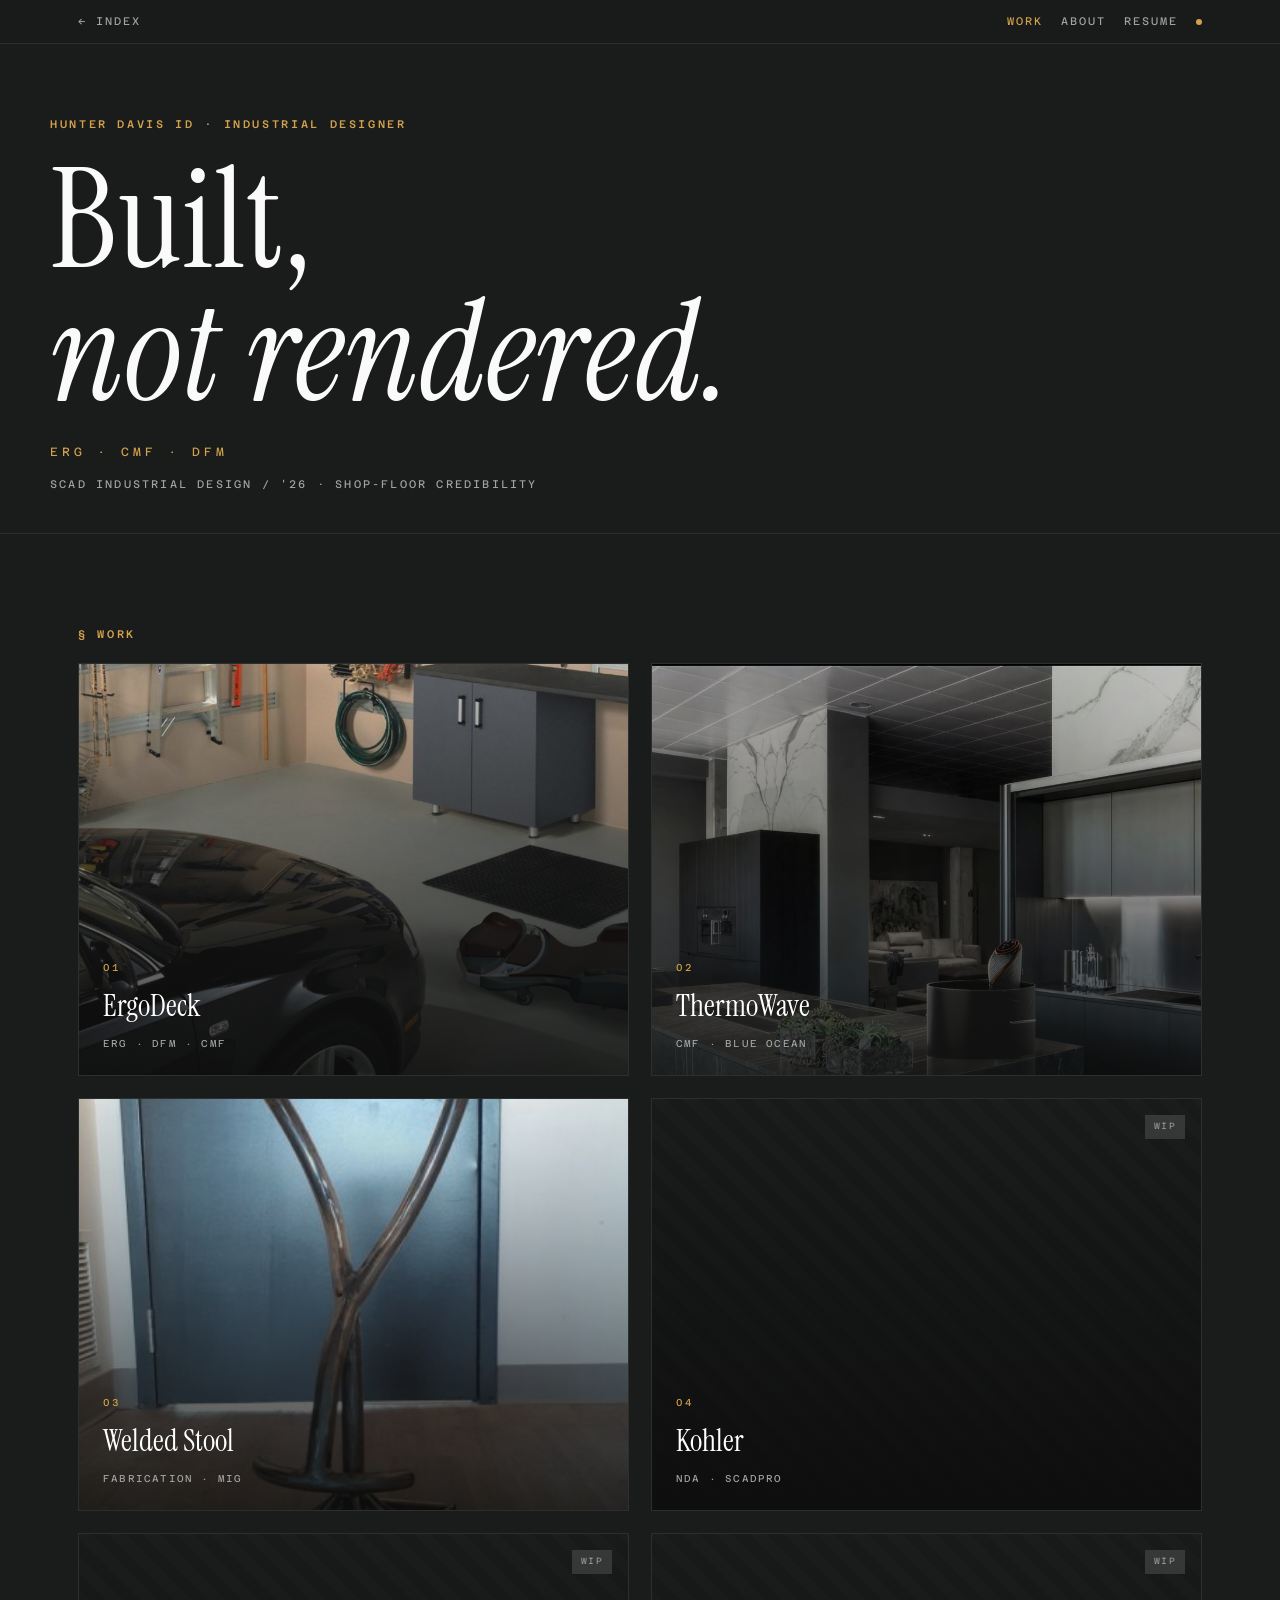
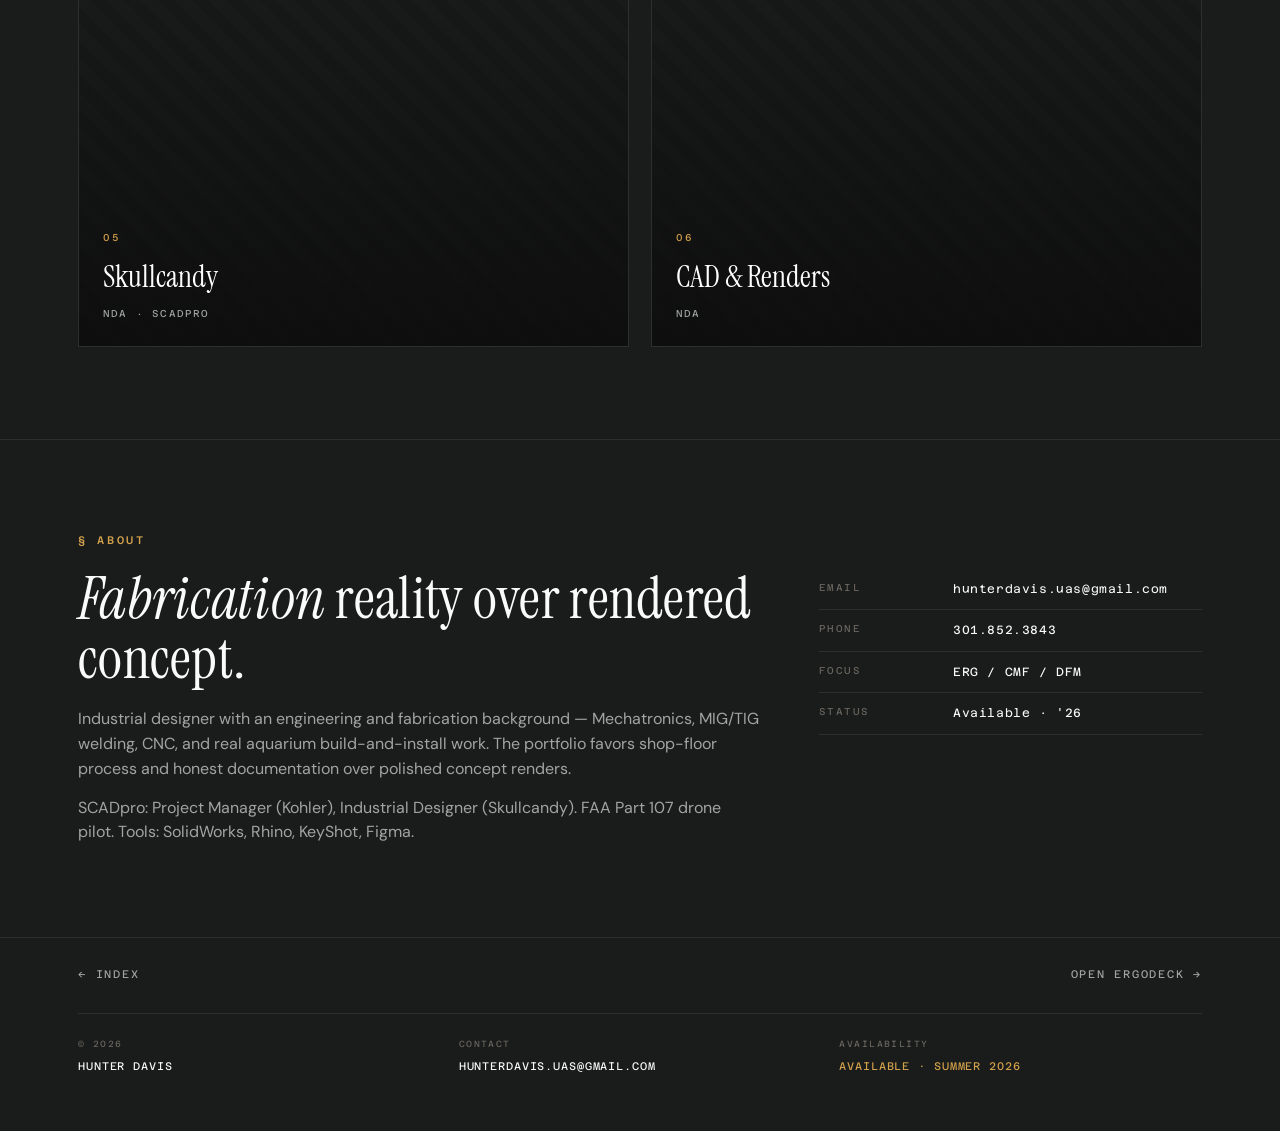
==== index.html @ 4a84b5fc "Add files via upload" ====
<!DOCTYPE html><html lang="en"><head>
<meta charset="utf-8"><meta name="viewport" content="width=device-width,initial-scale=1">
<title>Hunter Davis ID — Industrial Design Portfolio</title><link rel="stylesheet" href="styles.css"></head><body><nav><div class="navbar">
  <div class="nav-l"><a href="index.html">&larr; INDEX</a></div>
  <div class="nav-r">
    <a href="index.html#work" class="active">WORK</a>
    <a href="index.html#about" class="nav-hide">ABOUT</a>
    <a href="index.html#contact" class="nav-hide">RESUME</a>
    <span class="nav-hide"><span class="dot"></span></span>
  </div>
</div></nav>
<header class="wrap hero-index">
  <div class="eyebrow">Hunter Davis ID &middot; Industrial Designer</div>
  <h1>Built,<br><em>not rendered.</em></h1>
  <div class="tagline">ERG &middot; CMF &middot; DFM</div>
  <div class="idtag">SCAD Industrial Design / '26 &middot; Shop-floor credibility</div>
</header>
<section id="work"><div class="wrap">
  <div class="eyebrow">&sect; Work</div>
  <div class="work-grid"><a href="ergodeck.html" class="tile fade">
              <img src="assets/ed-hero.jpg" alt="ErgoDeck">
              <div class="ov"><div class="num">01</div><div class="nm">ErgoDeck</div><div class="tags">ERG · DFM · CMF</div></div></a><a href="thermowave.html" class="tile fade">
              <img src="assets/tw-hero.jpg" alt="ThermoWave">
              <div class="ov"><div class="num">02</div><div class="nm">ThermoWave</div><div class="tags">CMF · BLUE OCEAN</div></div></a><a href="weldedstool.html" class="tile fade">
              <img src="assets/ws-hero.jpg" alt="Welded Stool">
              <div class="ov"><div class="num">03</div><div class="nm">Welded Stool</div><div class="tags">FABRICATION · MIG</div></div></a><a class="tile locked fade">
              <span class="chip wip">WIP</span><div class="img-ph"></div>
              <div class="ov"><div class="num">04</div><div class="nm">Kohler</div><div class="tags">NDA · SCADPRO</div></div></a><a class="tile locked fade">
              <span class="chip wip">WIP</span><div class="img-ph"></div>
              <div class="ov"><div class="num">05</div><div class="nm">Skullcandy</div><div class="tags">NDA · SCADPRO</div></div></a><a class="tile locked fade">
              <span class="chip wip">WIP</span><div class="img-ph"></div>
              <div class="ov"><div class="num">06</div><div class="nm">CAD &amp; Renders</div><div class="tags">NDA</div></div></a></div>
</div></section>
<section id="about"><div class="wrap">
  <div class="eyebrow">&sect; About</div>
  <div class="about-row">
    <div>
      <h2 class="serif"><em>Fabrication</em> reality over rendered concept.</h2>
      <p class="lede">Industrial designer with an engineering and fabrication background &mdash; Mechatronics, MIG/TIG welding, CNC, and real aquarium build-and-install work. The portfolio favors shop-floor process and honest documentation over polished concept renders.</p>
      <p>SCADpro: Project Manager (Kohler), Industrial Designer (Skullcandy). FAA Part 107 drone pilot. Tools: SolidWorks, Rhino, KeyShot, Figma.</p>
    </div>
    <div class="contact-list" id="contact">
      <div class="row"><div class="k">Email</div><div class="v">hunterdavis.uas@gmail.com</div></div>
      <div class="row"><div class="k">Phone</div><div class="v">301.852.3843</div></div>
      <div class="row"><div class="k">Focus</div><div class="v">ERG / CMF / DFM</div></div>
      <div class="row"><div class="k">Status</div><div class="v">Available &middot; '26</div></div>
    </div>
  </div>
</div></section>
<footer><div class="wrap">
  <div class="fnav"><a href="index.html">&larr; Index</a><a href="ergodeck.html">Open ErgoDeck &rarr;</a></div>
  <div class="fmeta">
    <div><div class="k">&copy; 2026</div><div class="v">Hunter Davis</div></div>
    <div><div class="k">Contact</div><div class="v">hunterdavis.uas@gmail.com</div></div>
    <div><div class="k">Availability</div><div class="v acc">Available &middot; Summer 2026</div></div>
  </div>
</div></footer>
<script>
const io=new IntersectionObserver((es)=>{es.forEach(e=>{if(e.isIntersecting){e.target.classList.add('in');io.unobserve(e.target)}})},{threshold:.12});
document.querySelectorAll('.fade').forEach((el,i)=>{el.style.transitionDelay=(i%4*60)+'ms';io.observe(el)});
</script></body></html>
---- styles.css ----
/* ============================================================
   Hunter Davis ID — portfolio (V4 brutalist-technical)
   Shared stylesheet
   ============================================================ */
@import url('https://fonts.googleapis.com/css2?family=Instrument+Serif:ital@0;1&family=DM+Sans:opsz,wght@9..40,300;9..40,400;9..40,500&family=Azeret+Mono:wght@300;400;500&display=swap');

*{margin:0;padding:0;box-sizing:border-box}
:root{
  --base:#1A1C1B; --deep:#222524; --surface:#353837; --line:#2c2f2e; --line2:#3a3d3c;
  --accent:#D4A24C; --tp:#FAFAFA; --ts:#A0A5A3; --tt:#6B6660;
  --maroon:#24050B; --teal:#2E3532; --gray:#7F807D;
  --serif:'Instrument Serif',Georgia,serif;
  --sans:'DM Sans',system-ui,sans-serif;
  --mono:'Azeret Mono',ui-monospace,monospace;
}
html{scroll-behavior:smooth}
body{background:var(--base);color:var(--tp);font-family:var(--sans);line-height:1.55;
  -webkit-font-smoothing:antialiased;overflow-x:hidden}
img{max-width:100%;height:auto;display:block}
a{color:inherit;text-decoration:none}
.wrap{max-width:1180px;margin:0 auto;padding:0 28px}
section{padding:92px 0;border-top:1px solid var(--line)}
@media(max-width:640px){section{padding:60px 0}}

/* ---- type ---- */
.mono{font-family:var(--mono);text-transform:uppercase;letter-spacing:.16em;font-size:11px;color:var(--tt);font-weight:400}
.eyebrow{font-family:var(--mono);text-transform:uppercase;letter-spacing:.24em;font-size:11px;color:var(--accent);font-weight:500;margin-bottom:20px}
.prov{font-family:var(--mono);text-transform:uppercase;letter-spacing:.13em;font-size:10px;color:var(--tt);margin-top:8px}
h1,h2,h3.serif{font-family:var(--serif);font-weight:400;line-height:1.04;letter-spacing:.005em}
h1{font-size:clamp(46px,8.5vw,100px)}
h2{font-size:clamp(32px,5.2vw,58px)}
h2 em,h1 em{font-style:italic}
.sub{font-family:var(--serif);font-size:clamp(16px,2.1vw,21px);color:var(--ts);font-style:italic;margin-top:14px;max-width:48ch}
.lede{font-size:15.5px;color:var(--ts);margin-top:18px;max-width:60ch}

/* ---- nav ---- */
nav{position:sticky;top:0;z-index:50;background:rgba(26,28,27,.88);backdrop-filter:blur(10px);border-bottom:1px solid var(--line)}
.navbar{max-width:1180px;margin:0 auto;padding:13px 28px;display:flex;align-items:center;justify-content:space-between;gap:18px}
.nav-l,.nav-r{font-family:var(--mono);font-size:11px;letter-spacing:.18em;text-transform:uppercase;display:flex;align-items:center;gap:18px;color:var(--ts)}
.nav-r a:hover,.nav-l a:hover{color:var(--tp)}
.nav-r a.active{color:var(--accent)}
.dot{width:6px;height:6px;border-radius:50%;background:var(--accent);display:inline-block;animation:pulse 2.6s ease-in-out infinite}
@keyframes pulse{0%,100%{opacity:1}50%{opacity:.3}}
.nav-hide{display:none}
@media(min-width:760px){.nav-hide{display:inline}}

/* ---- figure ---- */
figure{margin:0}
.fr{overflow:hidden;border:1px solid var(--line);background:#0d0d0d;transition:border-color .3s ease;display:block}
.fr img{transition:transform .3s ease-out;width:100%;display:block}
.fr:hover{border-color:var(--accent)}
.fr:hover img{transform:scale(1.02)}
.cap{display:flex;justify-content:space-between;gap:14px;flex-wrap:wrap;margin-top:9px;
  font-family:var(--mono);font-size:10px;letter-spacing:.13em;text-transform:uppercase;color:var(--tt)}
.cap .l{color:var(--accent)} .cap .r{text-align:right}
.cap-note{font-family:var(--serif);font-style:italic;font-size:13px;color:var(--ts);margin-top:4px;text-transform:none;letter-spacing:.02em}

/* ---- grids ---- */
.g2,.g3,.g4{display:grid;gap:20px;grid-template-columns:1fr}
@media(min-width:720px){.g2{grid-template-columns:1fr 1fr}.g3{grid-template-columns:repeat(3,1fr)}.g4{grid-template-columns:repeat(4,1fr)}}
.fade{opacity:0;transform:translateY(20px);transition:opacity .7s ease,transform .7s ease}
.fade.in{opacity:1;transform:none}

/* ---- hero / meta ---- */
.hero-top{display:grid;grid-template-columns:1fr;gap:36px;padding-top:36px;align-items:end}
@media(min-width:860px){.hero-top{grid-template-columns:1.1fr .9fr}}
.meta{border-top:1px solid var(--line)}
.meta .row{display:grid;grid-template-columns:118px 1fr;gap:16px;padding:12px 0;border-bottom:1px solid var(--line)}
.meta .k{font-family:var(--mono);font-size:10px;letter-spacing:.16em;text-transform:uppercase;color:var(--tt)}
.meta .v{font-family:var(--mono);font-size:12px;letter-spacing:.07em;text-transform:uppercase;color:var(--tp);line-height:1.5}

/* ---- problem boxes ---- */
.boxes{display:grid;grid-template-columns:1fr;gap:18px;margin-top:30px}
@media(min-width:720px){.boxes{grid-template-columns:1fr 1fr}}
.box{background:var(--deep);border:1px solid var(--line);padding:24px 26px}
.box h3{font-family:var(--serif);font-style:italic;font-weight:400;font-size:20px;text-align:center;padding-bottom:13px;margin-bottom:14px;border-bottom:1px solid var(--line)}
.box ul{list-style:none}.box li{padding:6px 0;color:var(--ts);font-size:14.5px}

/* ---- problem cards (thermo) ---- */
.fails{display:grid;grid-template-columns:1fr;gap:2px;margin-top:28px}
@media(min-width:680px){.fails{grid-template-columns:repeat(4,1fr)}}
.fail{background:var(--deep);border:1px solid var(--line);padding:20px}
.fail .x{font-family:var(--mono);font-size:11px;letter-spacing:.14em;color:var(--accent);margin-bottom:14px}
.fail .t{font-family:var(--serif);font-style:italic;font-size:17px;color:var(--tp)}

/* ---- stats ---- */
.stat{border-left:2px solid var(--accent);padding-left:18px;margin-bottom:26px}
.stat .n{font-family:var(--serif);font-size:52px;line-height:1;color:var(--tp)}
.stat .n small{font-size:19px;color:var(--ts)}
.stat .k{font-family:var(--mono);font-size:10px;letter-spacing:.13em;text-transform:uppercase;color:var(--ts);margin-top:6px}

/* ---- insight / target ---- */
.split3{display:grid;grid-template-columns:1fr;gap:34px;align-items:start;margin-top:28px}
@media(min-width:900px){.split3{grid-template-columns:1.1fr .6fr .9fr}}
.qt{font-family:var(--serif);font-style:italic;font-size:19px;color:var(--ts);max-width:34ch}

/* ---- price ladder ---- */
.ladder{margin-top:36px}
.bars{display:grid;grid-template-columns:1fr;gap:2px;margin-top:16px}
@media(min-width:720px){.bars{grid-template-columns:1fr 1.15fr 1fr}}
.bar{padding:14px 16px;background:var(--deep);border:1px solid var(--line)}
.bar.mid{background:linear-gradient(90deg,var(--surface),#403a2b);border-color:var(--accent)}
.bar .t{font-family:var(--mono);font-size:10px;letter-spacing:.14em;text-transform:uppercase;color:var(--tt);margin-bottom:7px}
.bar.mid .t{color:var(--accent)}
.bar .p{font-family:var(--serif);font-size:19px;color:var(--tp)}
.bar .x{font-size:12px;color:var(--ts);margin-top:2px}

/* ---- AI / accent panel ---- */
.panel{margin-top:32px;border-left:2px solid var(--accent);background:#1d1f1e;padding:28px 30px 24px}
.panel .hd{display:flex;justify-content:space-between;flex-wrap:wrap;gap:10px;margin-bottom:18px}
.panel h3{font-family:var(--serif);font-style:italic;font-weight:400;font-size:23px;margin:16px 0 4px}
.tri{display:grid;grid-template-columns:1fr;gap:16px;margin-top:22px}
@media(min-width:720px){.tri{grid-template-columns:repeat(3,1fr)}}
.tri .k{font-family:var(--mono);font-size:10px;letter-spacing:.14em;text-transform:uppercase;color:var(--tt);margin-bottom:5px}
.tri .v{font-family:var(--mono);font-size:11px;letter-spacing:.07em;text-transform:uppercase;color:var(--tp)}
.tri .v.acc{color:var(--accent)}

/* ---- iteration table ---- */
.tbl{margin-top:28px;border:1px solid var(--line)}
.tr{display:grid;grid-template-columns:64px 1.1fr 1.5fr 1.5fr;border-bottom:1px solid var(--line)}
.tr:last-child{border-bottom:none}
.tr.th{background:var(--deep)}
.td{padding:15px 18px}
.th .td{font-family:var(--mono);font-size:9px;letter-spacing:.14em;text-transform:uppercase;color:var(--accent)}
.vid{font-family:var(--serif);font-style:italic;font-size:18px;color:var(--accent)}
.mk{font-family:var(--mono);font-size:11px;letter-spacing:.11em;text-transform:uppercase;color:var(--tp)}
.ds{font-size:13px;color:var(--ts)} .ch{font-size:12.5px;color:var(--tt)}
@media(max-width:719px){.tr{grid-template-columns:1fr}.th{display:none}.td{padding:8px 16px;border-bottom:1px solid var(--line)}.td:first-child{padding-top:14px}.tr .td:last-child{padding-bottom:14px}}

/* ---- builds ---- */
.build .ttl{font-family:var(--mono);font-size:11px;letter-spacing:.12em;text-transform:uppercase;color:var(--accent);margin-top:12px}
.build .m2{font-family:var(--mono);font-size:11px;letter-spacing:.09em;text-transform:uppercase;color:var(--tp);margin-top:5px}
.build .note{font-family:var(--serif);font-style:italic;font-size:13px;color:var(--ts);margin-top:5px}
.build .wk{font-family:var(--mono);font-size:9.5px;letter-spacing:.11em;color:var(--tt);margin-top:6px}

/* ---- proto block ---- */
.pblock{display:grid;grid-template-columns:1fr;gap:16px;margin-top:32px}
@media(min-width:780px){.pblock{grid-template-columns:1fr 1fr}.pblock .tall{grid-row:1 / span 2}}
.disclaim{font-family:var(--mono);font-size:10px;letter-spacing:.13em;text-transform:uppercase;color:var(--tt);margin-top:22px;padding-top:16px;border-top:1px solid var(--line)}

/* ---- engineering ---- */
.eng{display:grid;grid-template-columns:1fr;gap:28px;margin-top:28px}
@media(min-width:880px){.eng{grid-template-columns:1.05fr .95fr}}
.spec{border:1px solid var(--line)}
.spec .sh{font-family:var(--mono);font-size:11px;letter-spacing:.16em;text-transform:uppercase;color:var(--accent);padding:15px 22px;border-bottom:1px solid var(--line)}
.spec .sr{display:grid;grid-template-columns:128px 1fr;gap:12px;padding:12px 22px;border-bottom:1px solid var(--line)}
.spec .sr:last-child{border-bottom:none}
.spec .sk{font-family:var(--mono);font-size:10px;letter-spacing:.14em;text-transform:uppercase;color:var(--tt)}
.spec .sv{font-size:14px;color:var(--tp)}
.intent{border-left:2px solid var(--accent);padding:6px 0 6px 18px;margin-top:22px}
.intent .h{font-family:var(--mono);font-size:10px;letter-spacing:.14em;text-transform:uppercase;color:var(--tt);margin-bottom:5px}
.intent .t{font-family:var(--serif);font-style:italic;font-size:18px;color:var(--tp)}
.steps{display:grid;grid-template-columns:1fr;gap:2px;margin-top:24px}
@media(min-width:560px){.steps{grid-template-columns:repeat(2,1fr)}}
@media(min-width:980px){.steps{grid-template-columns:repeat(6,1fr)}}
.step{background:var(--deep);border:1px solid var(--line);padding:16px 15px}
.step .sn{font-family:var(--mono);font-size:9px;letter-spacing:.14em;color:var(--accent);margin-bottom:9px}
.step .st{font-family:var(--serif);font-style:italic;font-size:15px;margin-bottom:7px}
.step .sd{font-family:var(--mono);font-size:9px;letter-spacing:.05em;text-transform:uppercase;color:var(--ts);line-height:1.7}
.bom{display:grid;grid-template-columns:1fr 1fr;margin-top:28px;border:1px solid var(--line);border-bottom:none;border-right:none}
@media(min-width:760px){.bom{grid-template-columns:repeat(4,1fr)}}
.bom .c{padding:19px 22px;border-right:1px solid var(--line);border-bottom:1px solid var(--line)}
.bom .bn{font-family:var(--serif);font-size:25px;color:var(--tp)}
.bom .bk{font-family:var(--mono);font-size:9px;letter-spacing:.14em;text-transform:uppercase;color:var(--tt);margin-top:6px}
.bom .bx{font-family:var(--mono);font-size:8.5px;letter-spacing:.11em;color:var(--tt);margin-top:2px}
.cadpair{display:grid;grid-template-columns:1fr;gap:18px;margin-top:38px;align-items:center}
@media(min-width:780px){.cadpair{grid-template-columns:1fr 44px 1fr}}
.arrow{font-size:26px;color:var(--accent);text-align:center}
@media(max-width:779px){.arrow{display:none}}

/* ---- moves cards (thermo §) ---- */
.moves{display:grid;grid-template-columns:1fr;gap:2px;margin-top:26px}
@media(min-width:560px){.moves{grid-template-columns:1fr 1fr}}
@media(min-width:980px){.moves{grid-template-columns:repeat(4,1fr)}}
.move{background:var(--deep);border:1px solid var(--line);padding:18px 18px;display:flex;justify-content:space-between;align-items:center;gap:12px}
.move .mn{font-family:var(--mono);font-size:9px;letter-spacing:.14em;color:var(--accent)}
.move .mt{font-family:var(--serif);font-style:italic;font-size:18px;margin:5px 0 6px}
.move .mx{font-family:var(--mono);font-size:9px;letter-spacing:.12em;text-transform:uppercase;color:var(--ts)}
.move svg{flex:0 0 auto;opacity:.92}

/* ---- UI bezel panel (thermo) ---- */
.uipanel{display:grid;grid-template-columns:1fr;gap:18px;margin-top:24px}
@media(min-width:820px){.uipanel{grid-template-columns:1fr 1fr}}
.uibox{background:#1b1d1c;border:1px solid var(--line);padding:30px;display:flex;flex-direction:column;justify-content:center;align-items:center;gap:18px}
.uiflow{display:grid;grid-template-columns:auto 1fr auto;gap:14px;align-items:center;width:100%;max-width:420px}
.uiflow img{width:96px;height:96px;border-radius:50%}
.uiflow .stack{display:flex;flex-direction:column;gap:14px;align-items:center}
.uiflow .ctr{text-align:center;font-family:var(--mono);font-size:9px;letter-spacing:.1em;text-transform:uppercase;color:var(--ts);line-height:1.6}
.uiflow .ar{font-size:24px;color:#fff;text-align:center}
.logo-mark{font-family:var(--serif);font-style:italic;font-size:30px;color:var(--tp);letter-spacing:.01em}
.flame{width:54px;height:74px}

/* ---- CMF (ergo) ---- */
.cmf{display:grid;grid-template-columns:1fr;gap:16px;margin-top:28px}
@media(min-width:820px){.cmf{grid-template-columns:1fr 92px}}
.sw{display:grid;grid-template-rows:repeat(4,1fr);gap:6px;min-height:260px}
.swc{position:relative;border:1px solid var(--line);min-height:58px}
.swc .lab{position:absolute;left:8px;bottom:6px;font-family:var(--mono);font-size:8px;letter-spacing:.08em;text-transform:uppercase;color:#fff;text-shadow:0 1px 3px rgba(0,0,0,.85)}
.cwgrid{display:grid;grid-template-columns:1fr;gap:16px;margin-top:22px}
@media(min-width:720px){.cwgrid{grid-template-columns:repeat(3,1fr)}}

/* ---- CMF (thermo 3-finish) ---- */
.finish3{display:grid;grid-template-columns:1fr;gap:18px;margin-top:26px}
@media(min-width:760px){.finish3{grid-template-columns:repeat(3,1fr)}}

/* ---- positioning matrix (thermo §03) ---- */
.matrix-wrap{margin-top:26px;border:1px solid var(--line);background:#1b1d1c;padding:22px}
.matrix-hd{display:flex;justify-content:space-between;flex-wrap:wrap;gap:10px;font-family:var(--mono);font-size:10px;letter-spacing:.13em;text-transform:uppercase;color:var(--tt);margin-bottom:8px}
.matrix-hd .l{color:var(--accent)}
.matrix-svg{width:100%;height:auto;display:block}
.matrix-legend{display:grid;grid-template-columns:1fr;gap:1px;margin-top:18px;border:1px solid var(--line)}
@media(min-width:680px){.matrix-legend{grid-template-columns:repeat(4,1fr)}}
.matrix-legend .lc{background:var(--deep);padding:14px 16px}
.matrix-legend .lk{font-family:var(--mono);font-size:9px;letter-spacing:.13em;text-transform:uppercase;color:var(--tt);margin-bottom:6px}
.matrix-legend .lt{font-size:13.5px;color:var(--tp)}
.matrix-legend .lx{font-size:11.5px;color:var(--ts);margin-top:2px}
.matrix-legend .lc.tgt .lt{color:var(--accent)}

/* ---- outcome ---- */
.statusbox{background:var(--deep);border:1px solid var(--line);padding:26px 30px;margin-top:28px}
.statusbox h3{font-family:var(--serif);font-style:italic;font-weight:400;font-size:23px;padding-bottom:16px;border-bottom:1px solid var(--line);margin-bottom:18px}
.sgrid{display:grid;grid-template-columns:1fr;gap:20px}
@media(min-width:720px){.sgrid{grid-template-columns:repeat(3,1fr)}}
.sgrid .k{font-family:var(--mono);font-size:10px;letter-spacing:.14em;text-transform:uppercase;color:var(--tt);margin-bottom:7px}
.sgrid .v{font-size:13px;color:var(--ts)}
.sgrid .v.acc{font-family:var(--mono);font-size:11px;letter-spacing:.1em;text-transform:uppercase;color:var(--accent)}
.next{border-left:2px solid var(--accent);background:#1d1f1e;padding:24px 30px;margin-top:16px}
.next h3{font-family:var(--serif);font-style:italic;font-weight:400;font-size:20px;margin-bottom:16px}
.ngrid{display:grid;grid-template-columns:1fr;gap:20px}
@media(min-width:720px){.ngrid{grid-template-columns:1fr 1fr}}
.ngrid .k{font-family:var(--mono);font-size:10px;letter-spacing:.14em;text-transform:uppercase;color:var(--tt);margin-bottom:6px}
.ngrid .v{font-size:13px;color:var(--ts);margin-bottom:8px}
.ngrid .s{font-family:var(--mono);font-size:10px;letter-spacing:.12em;text-transform:uppercase;color:var(--accent)}

/* ---- footer ---- */
footer{border-top:1px solid var(--line);padding:28px 0 56px}
.fnav{display:flex;justify-content:space-between;font-family:var(--mono);font-size:11px;letter-spacing:.16em;text-transform:uppercase;color:var(--ts);padding-bottom:30px;border-bottom:1px solid var(--line);margin-bottom:24px}
.fnav a:hover{color:var(--accent)}
.fmeta{display:grid;grid-template-columns:1fr;gap:18px}
@media(min-width:680px){.fmeta{grid-template-columns:repeat(3,1fr)}}
.fmeta .k{font-family:var(--mono);font-size:9px;letter-spacing:.16em;text-transform:uppercase;color:var(--tt);margin-bottom:6px}
.fmeta .v{font-family:var(--mono);font-size:11px;letter-spacing:.08em;text-transform:uppercase;color:var(--tp)}
.fmeta .v.acc{color:var(--accent)}

/* ============ INDEX / WORK GRID ============ */
.hero-index{padding:72px 0 40px}
.hero-index h1{font-size:clamp(54px,11vw,140px);line-height:.95}
.tagline{font-family:var(--mono);letter-spacing:.32em;text-transform:uppercase;font-size:12px;color:var(--accent);margin-top:24px}
.idtag{font-family:var(--mono);letter-spacing:.2em;text-transform:uppercase;font-size:11px;color:var(--ts);margin-top:14px}
.work-grid{display:grid;grid-template-columns:1fr;gap:22px;margin-top:8px}
@media(min-width:720px){.work-grid{grid-template-columns:1fr 1fr}}
.tile{position:relative;display:block;overflow:hidden;border:1px solid var(--line);background:#0d0d0d;aspect-ratio:4/3;transition:border-color .3s ease}
.tile img{width:100%;height:100%;object-fit:cover;transition:transform .4s ease;filter:saturate(.95)}
.tile:hover{border-color:var(--accent)}
.tile:hover img{transform:scale(1.03)}
.tile .ov{position:absolute;inset:0;background:linear-gradient(180deg,rgba(10,11,10,.05),rgba(10,11,10,.82));display:flex;flex-direction:column;justify-content:flex-end;padding:24px}
.tile .num{font-family:var(--mono);font-size:10px;letter-spacing:.18em;color:var(--accent);margin-bottom:8px}
.tile .nm{font-family:var(--serif);font-size:30px;color:#fff}
.tile .tags{font-family:var(--mono);font-size:10px;letter-spacing:.12em;text-transform:uppercase;color:var(--ts);margin-top:6px}
.tile.locked{cursor:not-allowed}
.tile.locked .img-ph{width:100%;height:100%;background:repeating-linear-gradient(45deg,#1c1e1d,#1c1e1d 12px,#191b1a 12px,#191b1a 24px)}
.chip{position:absolute;top:16px;right:16px;font-family:var(--mono);font-size:9px;letter-spacing:.14em;text-transform:uppercase;color:var(--base);background:var(--accent);padding:5px 9px}
.chip.wip{background:#3a3d3c;color:var(--ts)}
.about-row{display:grid;grid-template-columns:1fr;gap:30px;margin-top:8px}
@media(min-width:820px){.about-row{grid-template-columns:1.3fr .7fr}}
.about-row p{font-size:16px;color:var(--ts);max-width:62ch}
.about-row p+p{margin-top:14px}
.contact-list .row{display:grid;grid-template-columns:120px 1fr;gap:14px;padding:11px 0;border-bottom:1px solid var(--line)}
.contact-list .k{font-family:var(--mono);font-size:10px;letter-spacing:.14em;text-transform:uppercase;color:var(--tt)}
.contact-list .v{font-family:var(--mono);font-size:12px;letter-spacing:.05em;color:var(--tp)}

@media(prefers-reduced-motion:reduce){
  .fade{opacity:1;transform:none;transition:none}
  .fr img,.tile img{transition:none}
  .dot{animation:none}
  html{scroll-behavior:auto}
}

/* ---- thermowave additions ---- */
.mood-words{font-family:var(--mono);font-size:11px;letter-spacing:.16em;text-transform:uppercase;color:var(--ts);margin-top:14px}
.g5{display:grid;grid-template-columns:1fr 1fr;gap:12px}
@media(min-width:680px){.g5{grid-template-columns:repeat(5,1fr)}}
.ideapair{display:grid;grid-template-columns:1fr;gap:18px}
@media(min-width:820px){.ideapair{grid-template-columns:1fr 1fr;align-items:start}}
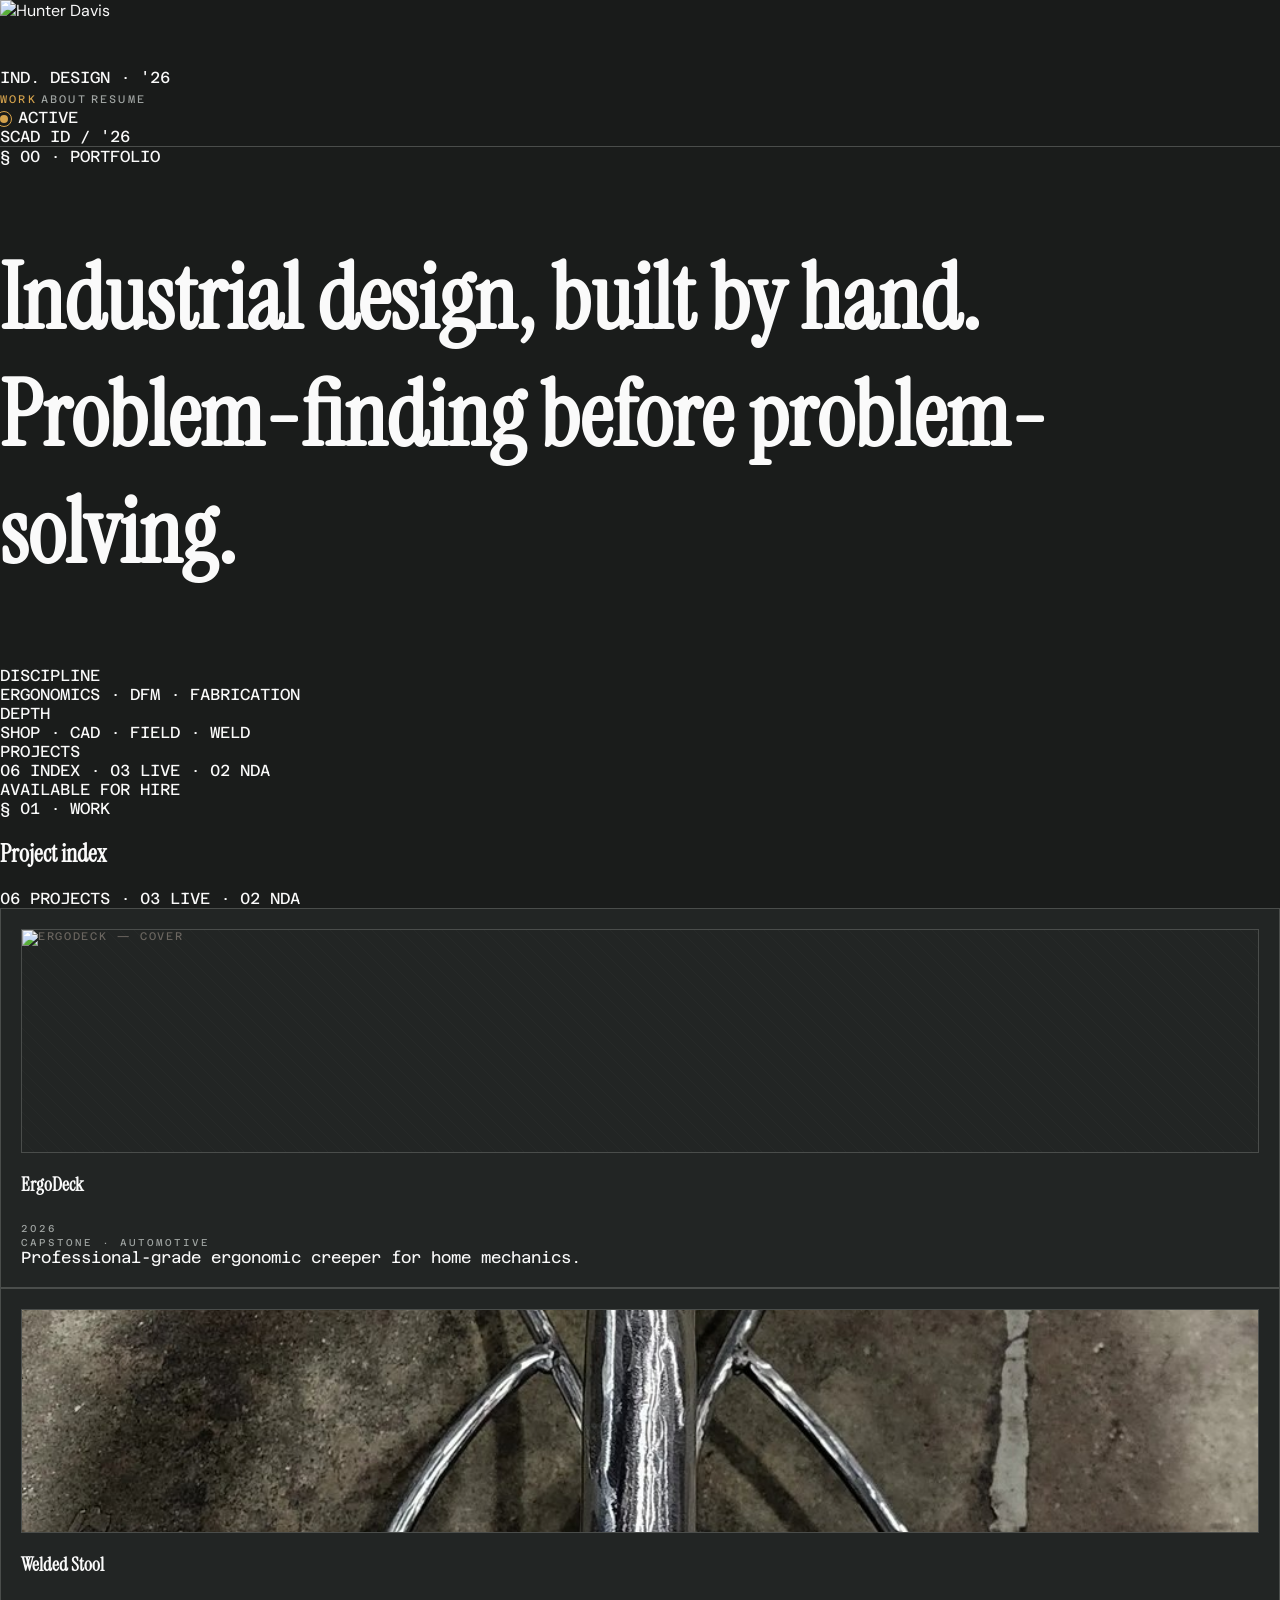
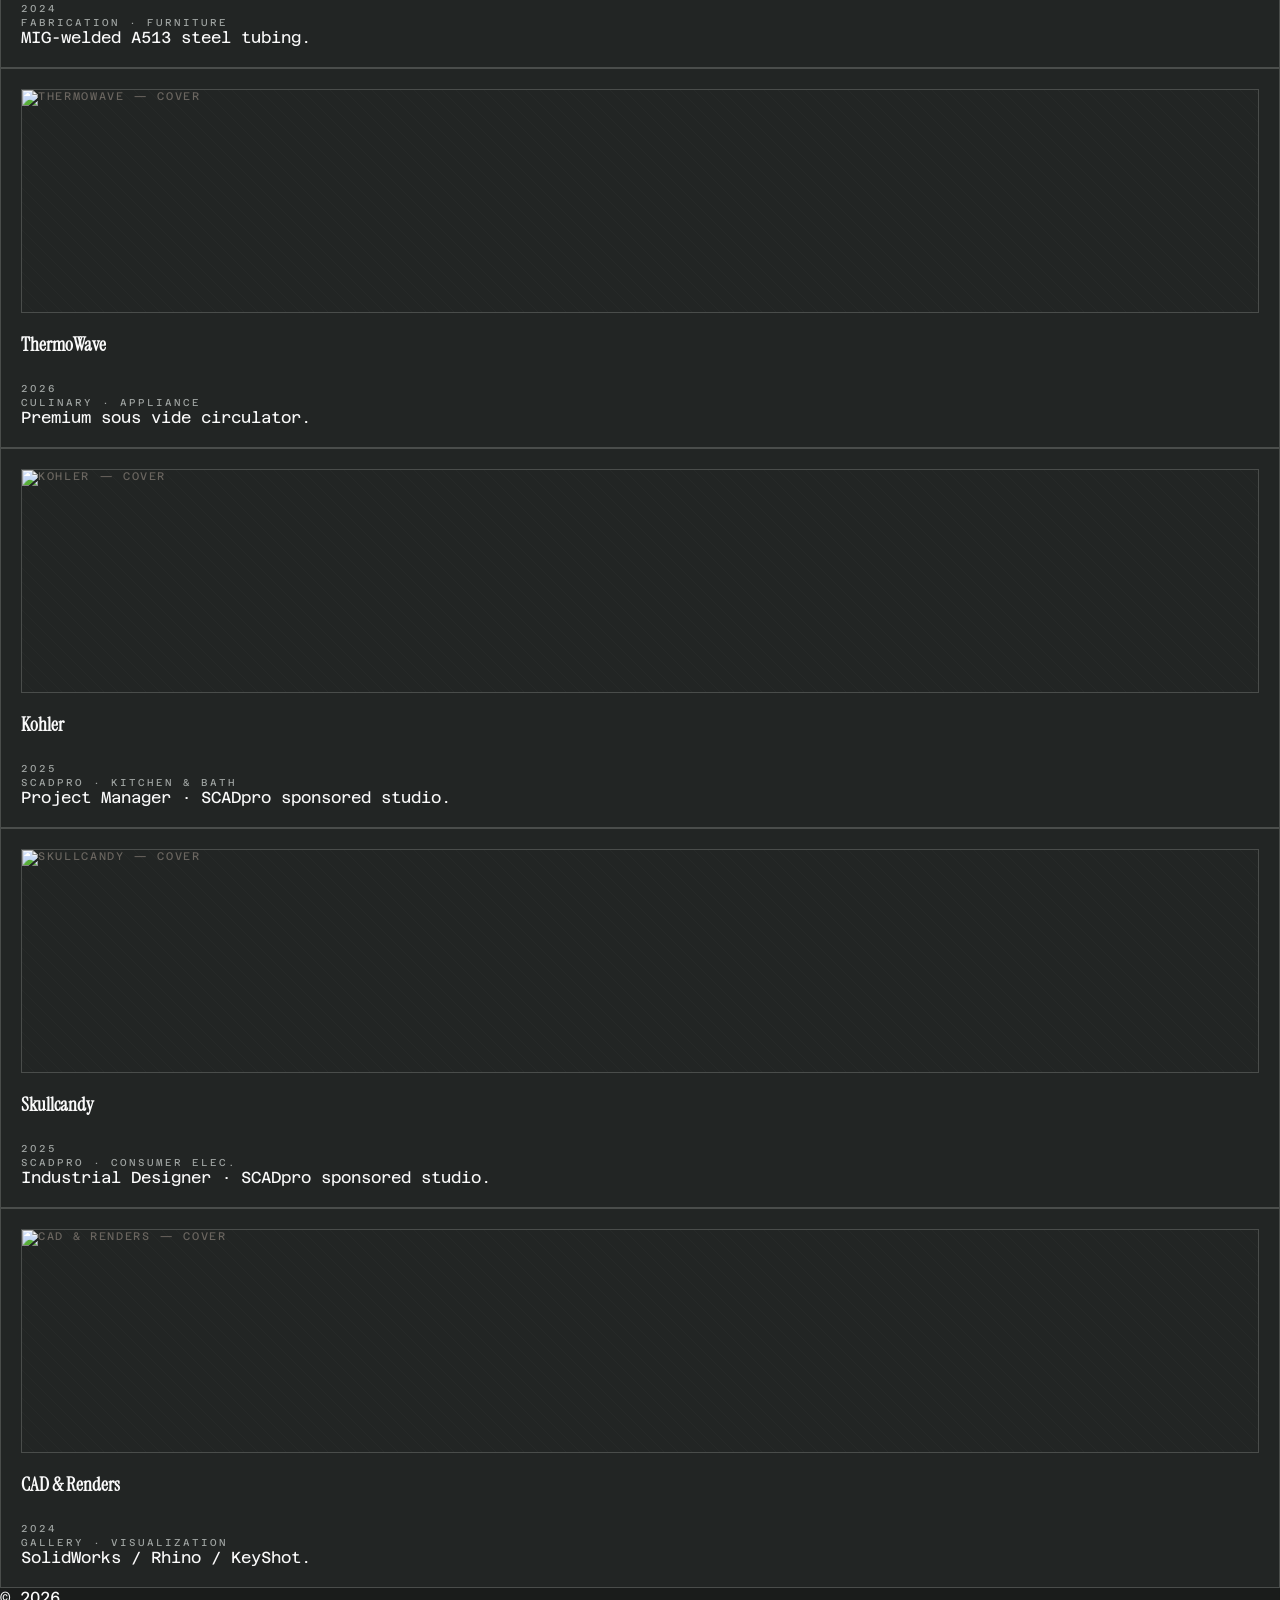
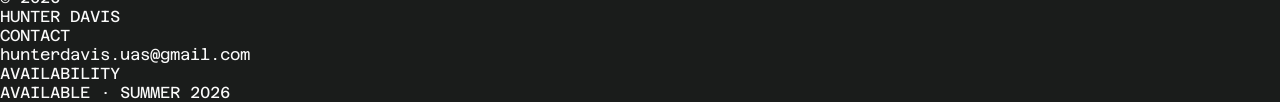
==== commit c6af5a3d: "Add files via upload" ====
--- a/index.html
+++ b/index.html
@@ -1,61 +1,1950 @@
-<!DOCTYPE html><html lang="en"><head>
-<meta charset="utf-8"><meta name="viewport" content="width=device-width,initial-scale=1">
-<title>Hunter Davis ID — Industrial Design Portfolio</title><link rel="stylesheet" href="styles.css"></head><body><nav><div class="navbar">
-  <div class="nav-l"><a href="index.html">&larr; INDEX</a></div>
-  <div class="nav-r">
-    <a href="index.html#work" class="active">WORK</a>
-    <a href="index.html#about" class="nav-hide">ABOUT</a>
-    <a href="index.html#contact" class="nav-hide">RESUME</a>
-    <span class="nav-hide"><span class="dot"></span></span>
-  </div>
-</div></nav>
-<header class="wrap hero-index">
-  <div class="eyebrow">Hunter Davis ID &middot; Industrial Designer</div>
-  <h1>Built,<br><em>not rendered.</em></h1>
-  <div class="tagline">ERG &middot; CMF &middot; DFM</div>
-  <div class="idtag">SCAD Industrial Design / '26 &middot; Shop-floor credibility</div>
-</header>
-<section id="work"><div class="wrap">
-  <div class="eyebrow">&sect; Work</div>
-  <div class="work-grid"><a href="ergodeck.html" class="tile fade">
-              <img src="assets/ed-hero.jpg" alt="ErgoDeck">
-              <div class="ov"><div class="num">01</div><div class="nm">ErgoDeck</div><div class="tags">ERG · DFM · CMF</div></div></a><a href="thermowave.html" class="tile fade">
-              <img src="assets/tw-hero.jpg" alt="ThermoWave">
-              <div class="ov"><div class="num">02</div><div class="nm">ThermoWave</div><div class="tags">CMF · BLUE OCEAN</div></div></a><a href="weldedstool.html" class="tile fade">
-              <img src="assets/ws-hero.jpg" alt="Welded Stool">
-              <div class="ov"><div class="num">03</div><div class="nm">Welded Stool</div><div class="tags">FABRICATION · MIG</div></div></a><a class="tile locked fade">
-              <span class="chip wip">WIP</span><div class="img-ph"></div>
-              <div class="ov"><div class="num">04</div><div class="nm">Kohler</div><div class="tags">NDA · SCADPRO</div></div></a><a class="tile locked fade">
-              <span class="chip wip">WIP</span><div class="img-ph"></div>
-              <div class="ov"><div class="num">05</div><div class="nm">Skullcandy</div><div class="tags">NDA · SCADPRO</div></div></a><a class="tile locked fade">
-              <span class="chip wip">WIP</span><div class="img-ph"></div>
-              <div class="ov"><div class="num">06</div><div class="nm">CAD &amp; Renders</div><div class="tags">NDA</div></div></a></div>
-</div></section>
-<section id="about"><div class="wrap">
-  <div class="eyebrow">&sect; About</div>
-  <div class="about-row">
-    <div>
-      <h2 class="serif"><em>Fabrication</em> reality over rendered concept.</h2>
-      <p class="lede">Industrial designer with an engineering and fabrication background &mdash; Mechatronics, MIG/TIG welding, CNC, and real aquarium build-and-install work. The portfolio favors shop-floor process and honest documentation over polished concept renders.</p>
-      <p>SCADpro: Project Manager (Kohler), Industrial Designer (Skullcandy). FAA Part 107 drone pilot. Tools: SolidWorks, Rhino, KeyShot, Figma.</p>
+<!DOCTYPE html>
+<html lang="en">
+<head>
+<meta charset="UTF-8">
+<meta name="viewport" content="width=device-width, initial-scale=1.0">
+<title>Hunter Davis — Industrial Design 2026 / V4</title>
+<link rel="preconnect" href="https://fonts.googleapis.com">
+<link rel="preconnect" href="https://fonts.gstatic.com" crossorigin>
+<link href="https://fonts.googleapis.com/css2?family=Instrument+Serif:ital@0;1&family=DM+Sans:wght@400;500;600&family=Azeret+Mono:wght@400;500&display=swap" rel="stylesheet">
+<script src="https://cdn.tailwindcss.com"></script>
+<script>
+  tailwind.config = {
+    theme: {
+      extend: {
+        colors: {
+          base: '#1A1C1B', deep: '#222524', surface: '#353837', border: '#4A4D4B', accent: '#D4A24C',
+          'text-1': '#FAFAFA', 'text-2': '#A0A5A3', 'text-3': '#6B6660',
+          'cmf-gray': '#7F807D', 'cmf-maroon': '#24050B', 'cmf-teal': '#2E3532',
+        },
+        fontFamily: {
+          serif: ['"Instrument Serif"', 'Times New Roman', 'serif'],
+          sans: ['"DM Sans"', '-apple-system', 'sans-serif'],
+          mono: ['"Azeret Mono"', '"Courier New"', 'monospace'],
+        },
+      }
+    }
+  }
+</script>
+<link rel="stylesheet" href="styles.css">
+</head>
+<body>
+
+<div id="app"></div>
+
+<script>
+const state = { view: 'home' };
+
+function navigate(view) {
+  state.view = view;
+  render();
+  window.scrollTo({ top: 0, behavior: 'instant' });
+}
+
+function observeFades() {
+  const els = document.querySelectorAll('.fade-up');
+  const obs = new IntersectionObserver((entries) => {
+    entries.forEach(e => {
+      if (e.isIntersecting) { e.target.classList.add('in'); obs.unobserve(e.target); }
+    });
+  }, { threshold: 0.1, rootMargin: '0px 0px -50px 0px' });
+  els.forEach(el => obs.observe(el));
+}
+
+function TopNav() {
+  const v = state.view;
+  const workActive = v === 'home' || v === 'ergodeck' || v === 'thermowave' || v === 'welded-stool' || v === 'kohler' || v === 'skullcandy' || v === 'cad-renders';
+  const aboutActive = v === 'about';
+  const resumeActive = v === 'resume';
+  return `
+    <header class="sticky top-0 z-50" style="background:rgba(26,28,27,0.92);backdrop-filter:blur(8px);border-bottom:1px solid var(--border);">
+      <div class="max-w-[1400px] mx-auto px-6 lg:px-10 py-4 flex items-center justify-between gap-4">
+        <a onclick="navigate('home')" class="flex items-center gap-3 cursor-pointer group">
+          <img src="assets/hd-logo.png" alt="Hunter Davis" class="nav-logo-img group-hover:opacity-80 transition-opacity">
+          <div class="hidden sm:block mono text-[10px] text-text-2 tracking-[0.2em] uppercase border-l border-border pl-3">IND. DESIGN · '26</div>
+        </a>
+        <nav class="flex items-center gap-5 md:gap-7 pl-2 md:pl-4 flex-wrap">
+          <a onclick="navigate('home')" class="nav-link ${workActive ? 'active' : ''}">Work</a>
+          <a onclick="navigate('about')" class="nav-link ${aboutActive ? 'active' : ''}">About</a>
+          <a onclick="navigate('resume')" class="nav-link ${resumeActive ? 'active' : ''}">Resume</a>
+        </nav>
+      </div>
+      <div class="max-w-[1400px] mx-auto px-6 lg:px-10 pb-3 flex items-center justify-between text-[10px] mono text-text-2 tracking-[0.15em] uppercase">
+        <div class="flex items-center gap-4">
+          <span class="flex items-center gap-2"><span class="pulse-dot"></span> ACTIVE</span>
+        </div>
+        <div class="hidden md:flex items-center gap-4">
+          <span class="nav-micro-hide">SCAD ID / '26</span>
+        </div>
+      </div>
+    </header>
+  `;
+}
+
+function Footer() {
+  return `
+    <footer class="border-t border-border mt-20">
+      <div class="max-w-[1400px] mx-auto px-6 lg:px-10 py-10 grid md:grid-cols-3 gap-6 text-[11px] mono text-text-2 tracking-[0.15em] uppercase">
+        <div><div class="text-text-3 mb-1">© 2026</div><div>HUNTER DAVIS</div></div>
+        <div><div class="text-text-3 mb-1">CONTACT</div><div>hunterdavis.uas@gmail.com</div></div>
+        <div><div class="text-text-3 mb-1">AVAILABILITY</div><div class="text-accent">AVAILABLE · SUMMER 2026</div></div>
+      </div>
+    </footer>
+  `;
+}
+
+function CaseStudyBack() {
+  return `
+    <div class="max-w-[1400px] mx-auto px-6 lg:px-10 pt-8">
+      <a onclick="navigate('home')" class="backlink"><span>←</span><span>INDEX</span></a>
     </div>
-    <div class="contact-list" id="contact">
-      <div class="row"><div class="k">Email</div><div class="v">hunterdavis.uas@gmail.com</div></div>
-      <div class="row"><div class="k">Phone</div><div class="v">301.852.3843</div></div>
-      <div class="row"><div class="k">Focus</div><div class="v">ERG / CMF / DFM</div></div>
-      <div class="row"><div class="k">Status</div><div class="v">Available &middot; '26</div></div>
-    </div>
-  </div>
-</div></section>
-<footer><div class="wrap">
-  <div class="fnav"><a href="index.html">&larr; Index</a><a href="ergodeck.html">Open ErgoDeck &rarr;</a></div>
-  <div class="fmeta">
-    <div><div class="k">&copy; 2026</div><div class="v">Hunter Davis</div></div>
-    <div><div class="k">Contact</div><div class="v">hunterdavis.uas@gmail.com</div></div>
-    <div><div class="k">Availability</div><div class="v acc">Available &middot; Summer 2026</div></div>
-  </div>
-</div></footer>
-<script>
-const io=new IntersectionObserver((es)=>{es.forEach(e=>{if(e.isIntersecting){e.target.classList.add('in');io.unobserve(e.target)}})},{threshold:.12});
-document.querySelectorAll('.fade').forEach((el,i)=>{el.style.transitionDelay=(i%4*60)+'ms';io.observe(el)});
-</script></body></html>+  `;
+}
+
+const PROJECTS = [
+  { id: 'ergodeck',    title: 'ErgoDeck',      year: '2026', category: 'CAPSTONE · AUTOMOTIVE',    status: 'active',    descriptor: 'Professional-grade ergonomic creeper for home mechanics.', cover: 'assets/ergodeck-fig00.jpg' },
+  { id: 'welded-stool',title: 'Welded Stool',  year: '2024', category: 'FABRICATION · FURNITURE',  status: 'active',    descriptor: 'MIG-welded A513 steel tubing.', cover: 'assets/welded-stool-cover.jpg' },
+  { id: 'thermowave',  title: 'ThermoWave',    year: '2026', category: 'CULINARY · APPLIANCE',     status: 'active',    descriptor: 'Premium sous vide circulator.', cover: 'assets/thermowave-cover.jpg' },
+  { id: 'kohler',      title: 'Kohler',        year: '2025', category: 'SCADPRO · KITCHEN & BATH', status: 'nda-brief', descriptor: 'Project Manager · SCADpro sponsored studio.', cover: 'assets/kohler-hero.jpg' },
+  { id: 'skullcandy',  title: 'Skullcandy',    year: '2025', category: 'SCADPRO · CONSUMER ELEC.', status: 'nda-brief', descriptor: 'Industrial Designer · SCADpro sponsored studio.', cover: 'assets/skullcandy-cover.jpg' },
+  { id: 'cad-renders', title: 'CAD & Renders', year: '2024', category: 'GALLERY · VISUALIZATION',   status: 'gallery',   descriptor: 'SolidWorks / Rhino / KeyShot.', cover: 'assets/cad-renders-cover.jpg' },
+];
+
+function HomeView() {
+  return `
+    ${TopNav()}
+    <section class="max-w-[1400px] mx-auto px-6 lg:px-10 pt-14 pb-12">
+      <div class="fade-up">
+        <div class="mono text-[11px] text-accent tracking-[0.2em] uppercase mb-6">§ 00 · PORTFOLIO</div>
+        <h1 class="serif leading-[0.95] mb-8" style="font-size: clamp(48px, 7vw, 90px);">
+          <span class="italic">Industrial</span> design, built by hand.
+          <span class="block text-text-2">Problem-finding before problem-solving.</span>
+        </h1>
+        <div class="grid grid-cols-1 md:grid-cols-2 lg:grid-cols-3 gap-5 pt-4 border-t border-border mono text-[11px] tracking-[0.15em] uppercase">
+          <div class="pt-4"><div class="text-text-3 mb-1">DISCIPLINE</div><div>ERGONOMICS · DFM · FABRICATION</div></div>
+          <div class="pt-4"><div class="text-text-3 mb-1">DEPTH</div><div>SHOP · CAD · FIELD · WELD</div></div>
+          <div class="pt-4"><div class="text-text-3 mb-1">PROJECTS</div><div>06 INDEX · 03 LIVE · 02 NDA</div></div>
+        </div>
+        <div class="mt-6 mono text-[11px] text-accent tracking-[0.2em] uppercase">
+          AVAILABLE FOR HIRE
+        </div>
+      </div>
+    </section>
+
+    <section class="max-w-[1400px] mx-auto px-6 lg:px-10 pb-24">
+      <div class="flex items-end justify-between mb-6 fade-up">
+        <div>
+          <div class="mono text-[11px] text-accent tracking-[0.2em] uppercase mb-2">§ 01 · WORK</div>
+          <h2 class="serif text-4xl md:text-5xl"><span class="italic">Project</span> index</h2>
+        </div>
+        <div class="mono text-[10px] text-text-2 tracking-[0.15em] uppercase text-right">
+          <div>06 PROJECTS · 03 LIVE · 02 NDA</div>
+        </div>
+      </div>
+
+      <div class="grid md:grid-cols-2 lg:grid-cols-3 gap-5">
+        ${PROJECTS.map((p, i) => {
+          const clickable = p.status === 'active' || p.status === 'nda-brief' || p.status === 'gallery';
+          const isNda = p.status === 'nda-brief';
+          return `
+          <div class="group fade-up" style="transition-delay:${i * 60}ms;">
+            <a ${clickable ? `onclick="navigate('${p.id}')"` : ''}
+               class="proj-card ${isNda ? 'nda' : ''}" tabindex="0">
+              ${isNda ? '<div class="nda-banner"><span class="nda-dot"></span><span>UNDER NDA · BRIEF AVAILABLE ↗</span></div>' : ''}
+              <div class="img-slot mb-3" style="aspect-ratio: auto;">
+                ${p.cover ? `
+                  <img src="${p.cover}" alt="${p.title} — cover" style="position:absolute;inset:0;width:100%;height:100%;object-fit:cover;z-index:1;">
+                ` : `
+                  <div class="relative z-10 text-center px-3">
+                    <div class="serif italic text-6xl text-accent/25">${p.title.charAt(0)}</div>
+                  </div>
+                `}
+              </div>
+              <div class="flex items-center justify-between mb-1">
+                <h3 class="serif text-2xl text-text-1">${p.title}</h3>
+                <span class="card-tag">${p.year}</span>
+              </div>
+              <div class="card-tag">${p.category}</div>
+              <div class="mono text-[10px] text-text-3 tracking-[0.12em] uppercase mt-3 pt-3 border-t border-border">${p.descriptor}</div>
+            </a>
+          </div>
+        `;}).join('')}
+      </div>
+    </section>
+
+    ${Footer()}
+  `;
+}
+
+function AboutView() {
+  return `
+    ${TopNav()}
+    <section class="max-w-[1400px] mx-auto px-6 lg:px-10 pt-14 pb-10 fade-up">
+      <div class="mono text-[11px] text-accent tracking-[0.2em] uppercase mb-6">§ 02 · ABOUT</div>
+      <h1 class="serif text-6xl md:text-7xl leading-[0.95] max-w-4xl">
+        <span class="italic">Designer</span>, maker, fabricator.
+      </h1>
+    </section>
+
+    <section class="max-w-[1400px] mx-auto px-6 lg:px-10 pb-16">
+      <div class="grid md:grid-cols-12 gap-6">
+        <div class="md:col-span-5 fade-up">
+          <div class="img-slot aspect-[4/5]">
+            <div class="relative z-10 text-center px-3">
+              <div class="serif italic text-7xl text-accent/20">HD</div>
+              <div class="mt-3">FIG.00 · PORTRAIT</div>
+            </div>
+          </div>
+          <div class="fig-caption">
+            <span><span class="fig-num">FIG.00</span> · PORTRAIT</span>
+            <span>SAVANNAH, GA</span>
+          </div>
+        </div>
+
+        <div class="md:col-span-7 fade-up" style="transition-delay:120ms;">
+          <div class="mono text-[11px] text-text-2 tracking-[0.2em] uppercase mb-6 pb-3 border-b border-border">BIO / 01</div>
+          <p class="serif text-2xl md:text-3xl leading-[1.35] text-text-1" style="font-weight:400;">
+            Industrial designer graduating from SCAD in 2026. I come to design from a fabrication background — mechatronics, MIG welding, coral aquaculture tanks — and I trust the shop floor more than the render. My work sits where ergonomics, material behavior, and manufacturing reality meet.
+          </p>
+
+          <div class="grid grid-cols-2 md:grid-cols-4 gap-4 mt-10 pt-6 border-t border-border mono text-[10px] tracking-[0.15em] uppercase">
+            <div><div class="text-text-3 mb-1">EDU</div><div>SCAD / BFA '26</div></div>
+            <div><div class="text-text-3 mb-1">FOCUS</div><div>ERG · CMF · DFM</div></div>
+            <div><div class="text-text-3 mb-1">STATUS</div><div class="text-accent">SEEKING FT 2026</div></div>
+          </div>
+        </div>
+      </div>
+    </section>
+
+    <section class="max-w-[1400px] mx-auto px-6 lg:px-10 pb-16">
+      <div class="rule mb-8"></div>
+      <div class="flex items-end justify-between mb-6">
+        <div>
+          <div class="mono text-[11px] text-accent tracking-[0.2em] uppercase mb-2">§ 03 · STACK</div>
+          <h2 class="serif text-4xl md:text-5xl"><span class="italic">Tools</span> & disciplines</h2>
+        </div>
+        <div class="mono text-[10px] text-text-2 tracking-[0.15em] uppercase text-right hidden md:block">
+          <div>03 CATEGORIES</div>
+        </div>
+      </div>
+
+      <div class="grid md:grid-cols-3 gap-5">
+        <div class="border border-border p-6 fade-up">
+          <div class="flex items-baseline justify-between mb-4 pb-3 border-b border-border">
+            <div class="serif italic text-2xl text-accent">01</div>
+            <div class="mono text-[10px] text-text-2 tracking-[0.2em] uppercase">FABRICATION</div>
+          </div>
+          <ul class="space-y-2 text-sm text-text-1">
+            <li>Rapid prototyping</li>
+            <li>3D printing (FDM / SLA)</li>
+            <li>Foam modeling</li>
+            <li>Wood shop — all equipment</li>
+            <li>Metal shop — MIG, mill, plasma</li>
+          </ul>
+        </div>
+
+        <div class="border border-border p-6 fade-up" style="transition-delay:80ms;">
+          <div class="flex items-baseline justify-between mb-4 pb-3 border-b border-border">
+            <div class="serif italic text-2xl text-accent">02</div>
+            <div class="mono text-[10px] text-text-2 tracking-[0.2em] uppercase">CAD / RENDER</div>
+          </div>
+          <ul class="space-y-2 text-sm text-text-1">
+            <li>Rhino 3D</li>
+            <li>SolidWorks</li>
+            <li>KeyShot</li>
+            <li>Engineering drawings</li>
+            <li>Surface + solid modeling</li>
+          </ul>
+        </div>
+
+        <div class="border border-border p-6 fade-up" style="transition-delay:160ms;">
+          <div class="flex items-baseline justify-between mb-4 pb-3 border-b border-border">
+            <div class="serif italic text-2xl text-accent">03</div>
+            <div class="mono text-[10px] text-text-2 tracking-[0.2em] uppercase">DESIGN SOFTWARE</div>
+          </div>
+          <ul class="space-y-2 text-sm text-text-1">
+            <li>Adobe Creative Suite <span class="mono text-[9px] text-accent ml-1">CERT.</span></li>
+            <li>Figma</li>
+            <li>Midjourney</li>
+            <li>Claude AI</li>
+            <li>VisCom · Office</li>
+          </ul>
+        </div>
+      </div>
+    </section>
+
+    <section class="max-w-[1400px] mx-auto px-6 lg:px-10 pb-16 fade-up">
+      <div class="rule mb-8"></div>
+      <div class="grid md:grid-cols-3 gap-6">
+        <div>
+          <div class="mono text-[10px] text-text-3 tracking-[0.2em] uppercase mb-2">CERTIFICATIONS</div>
+          <div class="text-text-1 text-sm">FAA Part 107 Commercial Drone License</div>
+          <div class="text-text-1 text-sm mt-1">SCAD Wood &amp; Metal Shop</div>
+          <div class="text-text-1 text-sm mt-1">Adobe Photoshop / Lightroom</div>
+        </div>
+        <div>
+          <div class="mono text-[10px] text-text-3 tracking-[0.2em] uppercase mb-2">AWARDS</div>
+          <div class="text-text-1 text-sm">Finalist — 2024 SCAD Cotton Inc.</div>
+          <div class="text-text-1 text-sm mt-1">SCAD Achievement Honors Scholarship</div>
+        </div>
+        <div>
+          <div class="mono text-[10px] text-text-3 tracking-[0.2em] uppercase mb-2">INVOLVEMENT</div>
+          <div class="text-text-1 text-sm">Sec., SCAD Production Design Club</div>
+          <div class="text-text-1 text-sm mt-1">IDSA Member</div>
+        </div>
+      </div>
+    </section>
+
+    <section class="max-w-[1400px] mx-auto px-6 lg:px-10 pb-24 fade-up">
+      <div class="rule mb-8"></div>
+      <div class="mono text-[11px] text-accent tracking-[0.2em] uppercase mb-4">§ 04 · SIDE</div>
+      <h2 class="serif text-4xl md:text-5xl mb-8"><span class="italic">Also</span> running</h2>
+
+      <a href="https://www.annapolisascent.com/" target="_blank" rel="noopener"
+         class="group block border border-border p-6 md:p-8 transition-all hover:border-accent hover:bg-deep">
+        <div class="flex items-start justify-between gap-4">
+          <div>
+            <div class="mono text-[10px] text-text-3 tracking-[0.2em] uppercase mb-2">CO-FOUNDER · SIDE BUSINESS</div>
+            <div class="serif text-3xl md:text-4xl italic mb-2 group-hover:text-accent transition-colors">Annapolis Ascent</div>
+            <div class="mono text-[10px] text-text-2 tracking-[0.15em] uppercase">FIELD OPERATIONS</div>
+          </div>
+          <div class="mono text-[10px] text-text-2 tracking-[0.2em] uppercase flex items-center gap-2 pt-2 whitespace-nowrap">
+            <span>VISIT</span><span class="text-accent">↗</span>
+          </div>
+        </div>
+      </a>
+    </section>
+
+    ${Footer()}
+  `;
+}
+
+function ResumeView() {
+  return `
+    ${TopNav()}
+    <section class="max-w-[1400px] mx-auto px-6 lg:px-10 pt-14 pb-6 fade-up">
+      <div class="flex items-end justify-between gap-6 flex-wrap">
+        <div>
+          <div class="mono text-[11px] text-accent tracking-[0.2em] uppercase mb-6">§ 05 · RESUME</div>
+          <h1 class="serif text-6xl md:text-7xl leading-[0.95]">
+            <span class="italic">Curriculum</span> vitae.
+          </h1>
+        </div>
+        <a href="Hunter_Davis_Resume_V6.pdf" download
+           class="inline-flex items-center gap-3 px-5 py-3 border border-accent text-accent mono text-[11px] tracking-[0.2em] uppercase hover:bg-accent hover:text-base transition-colors">
+          <span>↓</span><span>DOWNLOAD PDF</span>
+        </a>
+      </div>
+
+      <div class="mt-8 grid md:grid-cols-4 gap-4 pt-6 border-t border-border mono text-[10px] tracking-[0.15em] uppercase">
+        <div><div class="text-text-3 mb-1">NAME</div><div>HUNTER DAVIS</div></div>
+        <div><div class="text-text-3 mb-1">EMAIL</div><div class="break-all">hunterdavis.uas@gmail.com</div></div>
+        <div><div class="text-text-3 mb-1">PHONE</div><div>301.852.3843</div></div>
+        <div><div class="text-text-3 mb-1">FILE</div><div>V6 · 2026</div></div>
+      </div>
+    </section>
+
+    <section class="max-w-[1400px] mx-auto px-6 lg:px-10 pb-20">
+      <div class="grid md:grid-cols-12 gap-6 mt-10">
+
+        <aside class="md:col-span-4 fade-up">
+          <div class="resume-rail p-6">
+            <div class="img-slot aspect-square mb-6">
+              <img src="assets/hd-logo.png" alt="Hunter Davis" class="resume-logo-img">
+            </div>
+
+            <div class="mb-6">
+              <div class="mono text-[10px] text-accent tracking-[0.2em] uppercase mb-3 pb-2 border-b border-border">CONTACT</div>
+              <div class="text-sm space-y-1.5">
+                <div>301.852.3843</div>
+                <div class="break-all">hunterdavis.uas@gmail.com</div>
+                <div class="break-all text-text-2">linkedin.com/in/hunter-davis-30b15793</div>
+              </div>
+            </div>
+
+            <div class="mb-6">
+              <div class="mono text-[10px] text-accent tracking-[0.2em] uppercase mb-3 pb-2 border-b border-border">ACADEMIC</div>
+              <div class="mb-4">
+                <div class="text-sm font-semibold">BFA — Industrial Design</div>
+                <div class="text-sm text-text-2">Savannah College of Art and Design</div>
+                <div class="mono text-[10px] text-text-3 tracking-[0.15em] mt-1">2022 — 2026</div>
+              </div>
+              <div>
+                <div class="text-sm font-semibold">AAS — Mechatronics Eng. Tech.</div>
+                <div class="text-sm text-text-2">Anne Arundel Community College</div>
+                <div class="mono text-[10px] text-text-3 tracking-[0.15em] mt-1">2017 — 2020</div>
+              </div>
+            </div>
+
+            <div class="mb-6">
+              <div class="mono text-[10px] text-accent tracking-[0.2em] uppercase mb-3 pb-2 border-b border-border">SKILLS</div>
+              <div class="mb-4">
+                <div class="mono text-[9px] text-text-3 tracking-[0.2em] uppercase mb-1.5">FABRICATION</div>
+                <div class="text-[13px] leading-relaxed">Rapid prototyping, 3D printing, foam modeling, wood shop (all equipment), metal shop (MIG, mill, plasma cutting).</div>
+              </div>
+              <div class="mb-4">
+                <div class="mono text-[9px] text-text-3 tracking-[0.2em] uppercase mb-1.5">3D / RENDER</div>
+                <div class="text-[13px] leading-relaxed">Rhino 3D, SolidWorks, KeyShot.</div>
+              </div>
+              <div>
+                <div class="mono text-[9px] text-text-3 tracking-[0.2em] uppercase mb-1.5">DESIGN SOFTWARE</div>
+                <div class="text-[13px] leading-relaxed">Adobe CS (Photoshop &amp; Lightroom Certified), Figma, Office Suite, Midjourney, Claude AI, VisCom.</div>
+              </div>
+            </div>
+
+            <div>
+              <div class="mono text-[10px] text-accent tracking-[0.2em] uppercase mb-3 pb-2 border-b border-border">RECOGNITION</div>
+              <div class="text-[13px] space-y-2">
+                <div>FAA Part 107 Commercial Drone License</div>
+                <div>SCAD Wood &amp; Metal Shop Cert.</div>
+                <div class="pt-2 border-t border-border/50">Finalist — 2024 SCAD Cotton Inc.</div>
+                <div>SCAD Achievement Honors Scholarship</div>
+              </div>
+            </div>
+          </div>
+        </aside>
+
+        <main class="md:col-span-8 fade-up" style="transition-delay:120ms;">
+          <div class="mb-10 pb-8 border-b border-border">
+            <div class="mono text-[10px] text-accent tracking-[0.2em] uppercase mb-3">SUMMARY</div>
+            <p class="serif text-xl md:text-2xl leading-[1.4] text-text-1">
+              Industrial Design senior with hands-on fabrication experience and mechatronics background. Experience creating immersive environments from concept through installation. Strong in ideation, prototyping, and translating designs into reality.
+            </p>
+          </div>
+
+          <div class="mb-6 flex items-end justify-between">
+            <div>
+              <div class="mono text-[10px] text-accent tracking-[0.2em] uppercase mb-2">PROFESSIONAL EXPERIENCE</div>
+              <h2 class="serif text-3xl italic">Work history</h2>
+            </div>
+            <div class="mono text-[10px] text-text-3 tracking-[0.15em] uppercase">05 ROLES</div>
+          </div>
+
+          <article class="py-6 border-t border-border">
+            <div class="flex items-baseline justify-between gap-4 flex-wrap mb-1">
+              <h3 class="serif text-2xl">Project Manager</h3>
+              <div class="mono text-[10px] text-accent tracking-[0.15em] uppercase">MAR 2025 — JUN 2025</div>
+            </div>
+            <div class="mono text-[11px] text-text-2 tracking-[0.15em] uppercase mb-3">KOHLER SCADpro · Savannah, GA</div>
+            <ul class="text-sm space-y-1.5 text-text-1 list-disc pl-5">
+              <li>Led cross-functional team through 10-week sprint.</li>
+              <li>Co-managed design strategy &amp; stakeholder presentations.</li>
+              <li>Oversaw prototype fabrication.</li>
+            </ul>
+          </article>
+
+          <article class="py-6 border-t border-border">
+            <div class="flex items-baseline justify-between gap-4 flex-wrap mb-1">
+              <h3 class="serif text-2xl">Industrial Designer</h3>
+              <div class="mono text-[10px] text-accent tracking-[0.15em] uppercase">JAN 2025 — MAR 2025</div>
+            </div>
+            <div class="mono text-[11px] text-text-2 tracking-[0.15em] uppercase mb-3">SKULLCANDY SCADpro · Savannah, GA</div>
+            <ul class="text-sm space-y-1.5 text-text-1 list-disc pl-5">
+              <li>Designed &amp; prototyped consumer electronics concepts.</li>
+              <li>Developed form languages, CAD models, renders.</li>
+            </ul>
+          </article>
+
+          <article class="py-6 border-t border-border">
+            <div class="flex items-baseline justify-between gap-4 flex-wrap mb-1">
+              <h3 class="serif text-2xl">Aquarium Designer &amp; Installer</h3>
+              <div class="mono text-[10px] text-accent tracking-[0.15em] uppercase">JUN 2019 — JUL 2022</div>
+            </div>
+            <div class="mono text-[11px] text-text-2 tracking-[0.15em] uppercase mb-3">FANTASEA AQUARIUMS</div>
+            <ul class="text-sm space-y-1.5 text-text-1 list-disc pl-5">
+              <li>Designed &amp; built immersive aquatic environments.</li>
+              <li>Managed concept → installation → integration.</li>
+              <li>Specialized in coral aquaculture life-support systems.</li>
+              <li>Balanced aesthetic vision with technical &amp; budget constraints.</li>
+            </ul>
+          </article>
+
+          <article class="py-6 border-t border-border">
+            <div class="flex items-baseline justify-between gap-4 flex-wrap mb-1">
+              <h3 class="serif text-2xl">Lab Technician</h3>
+              <div class="mono text-[10px] text-accent tracking-[0.15em] uppercase">2018 — 2021</div>
+            </div>
+            <div class="mono text-[11px] text-text-2 tracking-[0.15em] uppercase mb-3">LASR · Anne Arundel Community College</div>
+            <ul class="text-sm space-y-1.5 text-text-1 list-disc pl-5">
+              <li>Collaborated on robotics projects — mech &amp; electronic.</li>
+              <li>3D designed &amp; printed parts.</li>
+              <li>Fabricated &amp; assembled mechatronic systems.</li>
+            </ul>
+          </article>
+
+          <article class="py-6 border-t border-b border-border">
+            <div class="flex items-baseline justify-between gap-4 flex-wrap mb-1">
+              <h3 class="serif text-2xl">Project Associate</h3>
+              <div class="mono text-[10px] text-accent tracking-[0.15em] uppercase">2018 — SEP 2025</div>
+            </div>
+            <div class="mono text-[11px] text-text-2 tracking-[0.15em] uppercase mb-3">HD SQUARED ARCHITECTS</div>
+            <ul class="text-sm space-y-1.5 text-text-1 list-disc pl-5">
+              <li>Site surveys, architectural &amp; aerial photography.</li>
+              <li>Project documentation.</li>
+              <li>Executive assistant duties.</li>
+            </ul>
+          </article>
+
+        </main>
+      </div>
+
+      <div class="mt-10 pt-6 border-t border-border grid md:grid-cols-2 gap-6 fade-up">
+        <div>
+          <div class="mono text-[10px] text-accent tracking-[0.2em] uppercase mb-2">INVOLVEMENT</div>
+          <div class="text-sm">Secretary — SCAD Production Design Club</div>
+          <div class="text-sm mt-1">Industrial Designers Society of America (IDSA)</div>
+        </div>
+        <div class="md:text-right">
+          <a href="Hunter_Davis_Resume_V6.pdf" download
+             class="inline-flex items-center gap-3 px-5 py-3 border border-accent text-accent mono text-[11px] tracking-[0.2em] uppercase hover:bg-accent hover:text-base transition-colors">
+            <span>↓</span><span>DOWNLOAD FULL PDF</span>
+          </a>
+        </div>
+      </div>
+    </section>
+
+    ${Footer()}
+  `;
+}
+
+// ErgoDeckView() is defined in the inlined ErgoDeck script block below
+// It returns the full 1920-wide absolute-positioned figma canvas.
+
+const THERMO_IMG = {
+  'Mood Board · Luxury Performance': 'assets/thermo-moodboard.png',
+  'SHEET A · SKETCH': 'assets/thermo-sketch-a.png',
+  'SHEET B · SKETCH': 'assets/thermo-sketch-b.png',
+  'CALLOUTS · RENDER': 'assets/thermo-callouts.png',
+  '3/4 VIEW · FOAM': 'assets/thermo-foam-34.png',
+  'FRONT · FOAM': 'assets/thermo-foam-front.png',
+  'IN-VESSEL · STOCKPOT': 'assets/thermo-invessel-stockpot.png',
+  'Bezel UI · Temp Mode': 'assets/thermo-bezel-ui.png',
+  'SILVER colorway': 'assets/thermo-cmf-silver.png',
+  'MAROON colorway': 'assets/thermo-cmf-maroon.png',
+  'COUNTERTOP · IN-CONTEXT': 'assets/thermo-countertop.png'
+};
+
+function ThermoWaveView() {
+  // Image placeholder helper — labeled slots for later injection via data-slot-label
+  const slot = (label, ratio) => {
+    const src = (typeof THERMO_IMG !== 'undefined') ? THERMO_IMG[label] : null;
+    if (src) {
+      return `<div class="img-slot" data-slot-label="ThermoWave — ${label}" style="aspect-ratio:${ratio};">
+        <img src="${src}" alt="ThermoWave — ${label}" style="position:absolute;inset:0;width:100%;height:100%;object-fit:contain;z-index:1;">
+      </div>`;
+    }
+    return `<div class="img-slot" data-slot-label="ThermoWave — ${label}" style="aspect-ratio:${ratio};">
+      <div class="relative z-10 text-center px-3 mono text-[10px] leading-relaxed">[IMAGE — ${label}]</div>
+    </div>`;
+  };
+
+  return `
+    ${TopNav()}
+    ${CaseStudyBack()}
+
+    <!-- § 00 · HEADER ============================================== -->
+    <section class="max-w-[1400px] mx-auto px-6 lg:px-10 pt-10 pb-12 fade-up">
+      <div class="grid md:grid-cols-12 gap-6 items-end">
+        <div class="md:col-span-7">
+          <div class="mono text-[11px] text-accent tracking-[0.2em] uppercase mb-6">§ 00 · CULINARY · APPLIANCE</div>
+          <h1 class="serif text-6xl md:text-8xl leading-[0.9] mb-4">
+            <span class="italic">Thermo</span>Wave.
+          </h1>
+          <div class="serif text-xl md:text-2xl italic text-text-2 max-w-xl">
+            Premium sous vide circulator for sophisticated culinary enthusiasts.
+          </div>
+        </div>
+        <div class="md:col-span-5 mono text-[10px] tracking-[0.15em] uppercase">
+          <div class="spec-row"><div class="spec-key">ROLE</div><div class="spec-val">INDUSTRIAL DESIGNER · GROUP RESEARCH, SOLO DESIGN</div></div>
+          <div class="spec-row"><div class="spec-key">DURATION</div><div class="spec-val">10 WEEKS</div></div>
+          <div class="spec-row"><div class="spec-key">TOOLS</div><div class="spec-val">SOLIDWORKS · KEYSHOT · PROTOTYPING</div></div>
+          <div class="spec-row"><div class="spec-key">CONTEXT</div><div class="spec-val">IDUS-321 · SCAD</div></div>
+          <div class="spec-row" style="border-bottom:none;"><div class="spec-key">STATUS</div><div class="spec-val text-accent">COMPLETED CONCEPT & APPEARANCE MODEL</div></div>
+        </div>
+      </div>
+    </section>
+
+    <!-- § 00 · HERO IMAGE ========================================== -->
+    <section class="hero-image fade-up" style="padding:0;min-height:0;position:relative;">
+      <div class="img-slot" data-slot-label="ThermoWave — Hero · In-Context" style="width:100%;aspect-ratio:21/9;max-height:680px;background:#0d0e0d;">
+        <img src="assets/thermo-hero.png" alt="ThermoWave — hero in-context render" style="position:absolute;inset:0;width:100%;height:100%;object-fit:cover;z-index:1;">
+      </div>
+      <div style="position:absolute;bottom:16px;left:24px;font-family:'Azeret Mono',monospace;font-size:10px;color:#FAFAFA;letter-spacing:0.15em;text-transform:uppercase;background:rgba(26,28,27,0.78);padding:6px 10px;backdrop-filter:blur(4px);z-index:2;">
+        <span style="color:#D4A24C;">FIG.00</span> · HERO · IN-CONTEXT · LUXURY KITCHEN
+      </div>
+    </section>
+
+    <!-- § 01 · PROBLEM ============================================= -->
+    <section class="max-w-[1400px] mx-auto px-6 lg:px-10 py-20">
+      <div class="fade-up mb-8">
+        <div class="sec-num mb-2">§ 01 · PROBLEM</div>
+        <div class="mono text-xs text-text-2 tracking-[0.15em] uppercase">SOUS VIDE · COMMODITY MARKET</div>
+      </div>
+
+      <div class="grid grid-cols-1 md:grid-cols-2 gap-4 mb-8">
+        ${[
+          ['01','Temperature setting friction.'],
+          ['02','Inconsistent heat distribution.'],
+          ['03','Noisy water pump.'],
+          ['04','Generic shelf aesthetic.'],
+        ].map((r, i) => `
+          <div class="fade-up border border-border p-6 flex items-baseline gap-4" style="transition-delay:${i * 60}ms;">
+            <span class="mono text-[11px] text-accent tracking-[0.2em]">✕ ${r[0]}</span>
+            <span class="serif italic text-2xl text-text-1">${r[1]}</span>
+          </div>
+        `).join('')}
+      </div>
+
+      <h2 class="serif text-4xl md:text-5xl fade-up"><span class="italic">Four</span> failures. One category.</h2>
+    </section>
+
+    <!-- § 02 · TARGET ============================================== -->
+    <section class="max-w-[1400px] mx-auto px-6 lg:px-10 py-16">
+      <div class="fade-up mb-8">
+        <div class="sec-num mb-2">§ 02 · TARGET</div>
+        <h2 class="serif text-4xl md:text-5xl"><span class="italic">Designed</span> for the sophisticated home chef with style.</h2>
+        <div class="serif italic text-lg md:text-xl text-text-2 mt-2 max-w-2xl">Sophisticated cook. Luxury kitchen. Time to spend.</div>
+        <div class="prov mt-2">[N=6 PERSONAS · 1 SELECTED]</div>
+      </div>
+
+      <div class="grid md:grid-cols-12 gap-6 items-stretch">
+        <div class="md:col-span-4 grid grid-cols-2 md:grid-cols-1 gap-4">
+          <div class="border border-border p-6">
+            <div class="serif text-5xl text-accent leading-none mb-2">1/6</div>
+            <div class="mono text-[11px] text-text-1 tracking-[0.2em] uppercase">PERSONA SELECTED</div>
+            <div class="prov">[N=SEGMENTATION]</div>
+          </div>
+          <div class="border border-border p-6">
+            <div class="serif text-5xl text-accent leading-none mb-2">$$$$</div>
+            <div class="mono text-[11px] text-text-1 tracking-[0.2em] uppercase">PRICE TIER</div>
+            <div class="prov">[N=COMPETITIVE MAP]</div>
+          </div>
+        </div>
+        <div class="md:col-span-8 grid grid-cols-2 gap-4">
+          <div class="group fade-up">${slot('Persona · Portrait', '3/4')}</div>
+          <div class="group fade-up" style="transition-delay:80ms;">${slot('Persona · Context', '3/4')}</div>
+        </div>
+      </div>
+
+      <div class="fade-up border-l-2 border-accent pl-6 py-4 mt-8">
+        <div class="serif italic text-2xl md:text-3xl text-text-1 leading-snug max-w-3xl">
+          "With abundant free time, I immerse myself in cooking, delighting both myself and friends."
+        </div>
+      </div>
+    </section>
+
+    <!-- § 03 · LANDSCAPE (positioning matrix — placeholder pending image/rebuild) -->
+    <section class="max-w-[1400px] mx-auto px-6 lg:px-10 py-16">
+      <div class="fade-up mb-8">
+        <div class="sec-num mb-2">§ 03 · LANDSCAPE</div>
+        <h2 class="serif text-4xl md:text-5xl"><span class="italic">Stable</span> vs dynamic. Utilitarian vs premium.</h2>
+      </div>
+
+      <!-- Matrix placeholder: data preserved around it -->
+      <div class="fade-up border border-border p-6 mb-6">
+        <div class="flex flex-wrap items-baseline justify-between gap-3 mb-4 pb-3 border-b border-border">
+          <div class="mono text-[10px] text-accent tracking-[0.2em] uppercase">FIG.04 · COMPETITIVE LANDSCAPE · POSITIONING MATRIX</div>
+          <div class="mono text-[10px] text-text-2 tracking-[0.15em] uppercase">2-AXIS · 14 PRODUCTS PLOTTED</div>
+        </div>
+        <div class="img-slot" data-slot-label="ThermoWave — §03 Positioning Matrix (2-axis scatter)" style="aspect-ratio:16/9;">
+          <div class="relative z-10 text-center px-4 mono text-[10px] leading-relaxed">
+            [POSITIONING MATRIX — IMAGE OR HTML REBUILD PENDING]<br>PRICE × FORM · BLUE-OCEAN ZONE
+          </div>
+        </div>
+        <div class="prov mt-3">[N=14 / RETAIL Q4 / AMAZON · WILLIAMS SONOMA · MFR]</div>
+      </div>
+
+      <!-- Cluster + target callouts (data visible while matrix pending) -->
+      <div class="grid grid-cols-1 md:grid-cols-3 gap-4">
+        <div class="fade-up border border-border p-5">
+          <div class="mono text-[10px] text-text-3 tracking-[0.2em] uppercase mb-2">CLUSTER A · GENERIC STICKS</div>
+          <div class="serif italic text-2xl text-text-1">5 units · $45–79</div>
+          <div class="prov">FITYOU · WANCLE · MEGACHEF · INSTANT POT · MOPHOM</div>
+        </div>
+        <div class="fade-up border border-border p-5" style="transition-delay:80ms;">
+          <div class="mono text-[10px] text-text-3 tracking-[0.2em] uppercase mb-2">CLUSTER B · PREMIUM BOXES</div>
+          <div class="serif italic text-2xl text-text-1">4 units · $400–700</div>
+          <div class="prov">SV SUPREME · BREVILLE HYDROPRO · TYPHUR · WOLF GOURMET</div>
+        </div>
+        <div class="fade-up border border-accent p-5" style="transition-delay:160ms;background:#26292a;">
+          <div class="mono text-[10px] text-accent tracking-[0.2em] uppercase mb-2">TARGET · BLUE OCEAN</div>
+          <div class="serif italic text-2xl text-accent">$400–600 · sculpted</div>
+          <div class="prov">PREMIUM × SCULPTED FORM · ZERO INCUMBENTS</div>
+        </div>
+      </div>
+    </section>
+
+    <!-- § 04 · IDEATION + MOOD BOARD =============================== -->
+    <section class="max-w-[1400px] mx-auto px-6 lg:px-10 py-16">
+      <div class="fade-up mb-8">
+        <div class="sec-num mb-2">§ 04 · IDEATION</div>
+        <h2 class="serif text-4xl md:text-5xl"><span class="italic">Form</span> exploration.</h2>
+      </div>
+
+      <!-- Mood board -->
+      <div class="grid md:grid-cols-12 gap-6 mb-8">
+        <div class="md:col-span-7 group fade-up">
+          ${slot('Mood Board · Luxury Performance', '16/10')}
+          <div class="fig-caption">
+            <span><span class="fig-num">MOOD</span> · LUXURY PERFORMANCE</span>
+            <span>VISUAL DIRECTION</span>
+          </div>
+        </div>
+        <div class="md:col-span-5 fade-up border border-border p-6 flex flex-col justify-center" style="transition-delay:80ms;">
+          <div class="mono text-[10px] text-accent tracking-[0.2em] uppercase mb-4 pb-3 border-b border-border">KEYWORDS</div>
+          <div class="flex flex-col gap-3 serif italic text-2xl text-text-1">
+            <span>precision</span>
+            <span>sophisticated</span>
+            <span>refined</span>
+            <span>tailored</span>
+            <span>alluring</span>
+            <span>accommodating</span>
+          </div>
+        </div>
+      </div>
+
+      <!-- Sketches -->
+      <div class="grid grid-cols-1 md:grid-cols-3 gap-5">
+        ${[
+          ['FIG.05','SHEET A','SKETCH'],
+          ['FIG.06','SHEET B','SKETCH'],
+          ['FIG.08','CALLOUTS','RENDER'],
+        ].map((r, i) => `
+          <div class="group fade-up" style="transition-delay:${i * 80}ms;">
+            ${slot(r[1] + ' · ' + r[2], '4/3')}
+            <div class="fig-caption">
+              <span><span class="fig-num">${r[0]}</span> · ${r[1]}</span>
+              <span>${r[2]}</span>
+            </div>
+          </div>
+        `).join('')}
+      </div>
+    </section>
+
+    <!-- § 05 · FORM STUDY ========================================== -->
+    <section class="max-w-[1400px] mx-auto px-6 lg:px-10 py-16">
+      <div class="fade-up mb-8">
+        <div class="sec-num mb-2">§ 05 · FORM STUDY</div>
+        <h2 class="serif text-4xl md:text-5xl"><span class="italic">Foam.</span> In the vessel.</h2>
+      </div>
+
+      <div class="grid grid-cols-2 md:grid-cols-5 gap-4">
+        ${[
+          ['FIG.09','3/4 VIEW','FOAM'],
+          ['FIG.10','PROFILE','FOAM'],
+          ['FIG.11','FRONT','FOAM'],
+          ['FIG.12','IN-VESSEL','STOCKPOT'],
+          ['FIG.13','IN-VESSEL','PROFILE'],
+        ].map((r, i) => `
+          <div class="group fade-up" style="transition-delay:${i * 60}ms;">
+            ${slot(r[1] + ' · ' + r[2], '3/4')}
+            <div class="fig-caption">
+              <span><span class="fig-num">${r[0]}</span> · ${r[1]}</span>
+              <span>${r[2]}</span>
+            </div>
+          </div>
+        `).join('')}
+      </div>
+    </section>
+
+    <!-- § 06 · SIGNATURE + UI ====================================== -->
+    <section class="max-w-[1400px] mx-auto px-6 lg:px-10 py-16">
+      <div class="fade-up mb-8">
+        <div class="sec-num mb-2">§ 06 · SIGNATURE + UI</div>
+        <h2 class="serif text-4xl md:text-5xl"><span class="italic">Four</span> moves. One gesture.</h2>
+      </div>
+
+      <div class="grid grid-cols-2 md:grid-cols-4 gap-4 mb-8">
+        ${[
+          ['01','Split Chassis','PROPORTION · WEIGHT'],
+          ['02','TempArc','ROTATIONAL · BEZEL'],
+          ['03','Prism Frame','ANGULAR · SILHOUETTE'],
+          ['04','WaveMatrix','PASSIVE · QUIET FLOW'],
+        ].map((r, i) => `
+          <div class="group fade-up" style="transition-delay:${i * 60}ms;">
+            ${slot(r[1], '1/1')}
+            <div class="mt-3">
+              <div class="mono text-[10px] text-accent tracking-[0.2em] uppercase mb-1">${r[0]}</div>
+              <div class="serif italic text-xl text-text-1">${r[1]}</div>
+              <div class="mono text-[10px] text-text-2 tracking-[0.15em] uppercase mt-1">${r[2]}</div>
+            </div>
+          </div>
+        `).join('')}
+      </div>
+
+      <div class="grid md:grid-cols-12 gap-6 items-center">
+        <div class="md:col-span-7 group fade-up">
+          ${slot('Bezel UI · Temp Mode', '16/9')}
+          <div class="fig-caption">
+            <span><span class="fig-num">FIG.14</span> · TEMP MODE</span>
+            <span>BEZEL UI</span>
+          </div>
+        </div>
+        <div class="md:col-span-5 fade-up" style="transition-delay:80ms;">
+          <div class="border-l-2 border-accent pl-6 py-4">
+            <div class="serif italic text-2xl text-text-1 leading-snug">Swipe screen horizontally to switch between modes.</div>
+            <div class="mono text-[10px] text-text-2 tracking-[0.2em] uppercase mt-4">ROTATE · TEMP &nbsp; / &nbsp; SWIPE · MODE</div>
+            <div class="mono text-[10px] text-text-3 tracking-[0.15em] uppercase mt-2">FIG.15 · LOGO + INTERACTION MODEL</div>
+          </div>
+        </div>
+      </div>
+    </section>
+
+    <!-- § 07 · CMF ================================================= -->
+    <section class="max-w-[1400px] mx-auto px-6 lg:px-10 py-16">
+      <div class="fade-up mb-8">
+        <div class="sec-num mb-2">§ 07 · CMF</div>
+        <h2 class="serif text-4xl md:text-5xl"><span class="italic">Three</span> finishes. Three shelves.</h2>
+        <div class="serif italic text-lg md:text-xl text-text-2 mt-2 max-w-2xl">Each colorway tuned to a retailer fit.</div>
+      </div>
+
+      <div class="grid md:grid-cols-3 gap-5 mb-6">
+        ${[
+          ['FIG.16','SILVER','NATURAL · STAINLESS','RETAIL FIT · TARGET'],
+          ['FIG.17','BRASS','WARM · ACCENT','RETAIL FIT · WILLIAMS SONOMA'],
+          ['FIG.18','MAROON','DARK · ANODIZED','RETAIL FIT · WOLF'],
+        ].map((r, i) => `
+          <div class="group fade-up" style="transition-delay:${i * 80}ms;">
+            ${slot(r[1] + ' colorway', '3/4')}
+            <div class="fig-caption">
+              <span><span class="fig-num">${r[0]}</span> · ${r[1]}</span>
+              <span>${r[2]}</span>
+            </div>
+            <div class="mono text-[10px] text-text-3 tracking-[0.15em] uppercase mt-2">${r[3]}</div>
+          </div>
+        `).join('')}
+      </div>
+
+      <div class="fade-up mono text-[10px] text-text-2 tracking-[0.2em] uppercase pt-4 border-t border-border">
+        STAINLESS BODY · TITANIUM ELEMENT · BRASS BEZEL
+      </div>
+    </section>
+
+    <!-- § 08 · RENDERS ============================================= -->
+    <section class="max-w-[1400px] mx-auto px-6 lg:px-10 py-16">
+      <div class="fade-up mb-8">
+        <div class="sec-num mb-2">§ 08 · RENDERS</div>
+        <h2 class="serif text-4xl md:text-5xl"><span class="italic">Final</span> views.</h2>
+      </div>
+
+      <div class="grid grid-cols-2 md:grid-cols-4 gap-4">
+        ${[
+          ['FIG.19','3-COLOR LINEUP','RENDER','3/4'],
+          ['FIG.20','3/4 HERO','RENDER','3/4'],
+          ['FIG.21','COUNTERTOP','IN-CONTEXT','3/4'],
+          ['FIG.22','KITCHEN SCENE','IN-CONTEXT','3/4'],
+        ].map((r, i) => `
+          <div class="group fade-up" style="transition-delay:${i * 60}ms;">
+            ${slot(r[1] + ' · ' + r[2], r[3])}
+            <div class="fig-caption">
+              <span><span class="fig-num">${r[0]}</span> · ${r[1]}</span>
+              <span>${r[2]}</span>
+            </div>
+          </div>
+        `).join('')}
+      </div>
+    </section>
+
+    <!-- § 09 · OUTCOME ============================================= -->
+    <section class="max-w-[1400px] mx-auto px-6 lg:px-10 py-16 pb-24">
+      <div class="fade-up mb-8">
+        <div class="sec-num mb-2">§ 09 · OUTCOME</div>
+        <h2 class="serif text-4xl md:text-5xl"><span class="italic">Master</span> temperature. Experience luxury.</h2>
+      </div>
+
+      <div class="fade-up border border-border p-8 mb-8">
+        <div class="mono text-[10px] text-accent tracking-[0.2em] uppercase mb-4">§ · OUTCOME</div>
+        <div class="serif italic text-3xl mb-6">Concept resolved. Luxury positioned. Appearance validated.</div>
+        <div class="grid md:grid-cols-3 gap-6 pt-6 border-t border-border">
+          <div>
+            <div class="mono text-[10px] text-text-2 tracking-[0.2em] uppercase mb-2">MODEL</div>
+            <div class="mono text-[11px] text-text-1 tracking-[0.15em] uppercase">APPEARANCE · PAINTED FOAM</div>
+          </div>
+          <div>
+            <div class="mono text-[10px] text-text-2 tracking-[0.2em] uppercase mb-2">POSITIONING</div>
+            <div class="mono text-[11px] text-text-1 tracking-[0.15em] uppercase">LUXURY TIER · $400–600</div>
+          </div>
+          <div>
+            <div class="mono text-[10px] text-text-2 tracking-[0.2em] uppercase mb-2">STATUS</div>
+            <div class="mono text-[11px] text-accent tracking-[0.15em] uppercase">CONCEPT COMPLETE</div>
+          </div>
+        </div>
+        <div class="mono text-[10px] text-text-3 tracking-[0.2em] uppercase mt-6">THERMOWAVE · SOUS VIDE · 2026</div>
+      </div>
+
+      <div class="fade-up grid md:grid-cols-2 gap-6 pt-6 border-t border-border">
+        <div>
+          <a class="backlink" onclick="navigate('home')">← INDEX</a>
+        </div>
+        <div class="md:text-right">
+          <a class="mono text-[11px] text-accent tracking-[0.2em] uppercase" style="cursor:pointer;" onclick="navigate('welded-stool')">NEXT · WELDED STOOL ↗</a>
+        </div>
+      </div>
+    </section>
+
+    ${Footer()}
+  `;
+}
+
+function WeldedStoolView() {
+  return `
+    ${TopNav()}
+    ${CaseStudyBack()}
+
+    <!-- § 00 · HEADER STRIP ========================================= -->
+    <section class="max-w-[1400px] mx-auto px-6 lg:px-10 pt-10 pb-12 fade-up">
+      <div class="grid md:grid-cols-12 gap-6 items-end">
+        <div class="md:col-span-7">
+          <div class="mono text-[11px] text-accent tracking-[0.2em] uppercase mb-6">§ 00 · FABRICATION · FURNITURE</div>
+          <h1 class="serif text-6xl md:text-8xl leading-[0.9] mb-4">
+            <span class="italic">Welded</span> Stool.
+          </h1>
+          <div class="serif text-xl md:text-2xl italic text-text-2 max-w-xl">
+            Organic form. Bent tube. Shop craft.
+          </div>
+        </div>
+        <div class="md:col-span-5 mono text-[10px] tracking-[0.15em] uppercase">
+          <div class="spec-row"><div class="spec-key">ROLE</div><div class="spec-val">co-DESIGNED · INDIVIDUAL FABRICATION</div></div>
+          <div class="spec-row"><div class="spec-key">DURATION</div><div class="spec-val">3 WEEKS · METAL SHOP</div></div>
+          <div class="spec-row"><div class="spec-key">PROCESS</div><div class="spec-val">MIG · TUBE BENDING · GRINDING</div></div>
+          <div class="spec-row"><div class="spec-key">CONTEXT</div><div class="spec-val">SCAD / FABRICATION / '24</div></div>
+          <div class="spec-row" style="border-bottom:none;"><div class="spec-key">STATUS</div><div class="spec-val text-accent">COMPLETED — SHOP-FINISHED</div></div>
+        </div>
+      </div>
+    </section>
+
+    <!-- § 00 · HERO IMAGE =========================================== -->
+    <section class="hero-image fade-up" style="padding:0; min-height:0; position:relative;">
+      <div class="img-slot" data-slot-label="Welded Stool — Hero · Weld Cluster" style="width:100%; aspect-ratio: 16 / 7; max-height:640px;">
+        <img src="assets/welded-stool-cover.jpg" alt="Welded Stool — overhead base weld detail" style="position:absolute; inset:0; width:100%; height:100%; object-fit:cover; z-index:1;">
+      </div>
+      <div class="absolute bottom-4 left-6 mono text-[10px] text-text-1 tracking-[0.15em] uppercase" style="background:rgba(26,28,27,0.78); padding:6px 10px; backdrop-filter:blur(4px); z-index:2;">
+        <span class="text-accent">FIG.00</span> · HERO DETAIL · BASE WELD CLUSTER
+      </div>
+    </section>
+
+    <!-- § 01 · BRIEF ================================================ -->
+    <section class="max-w-[1400px] mx-auto px-6 lg:px-10 py-20">
+      <div class="fade-up mb-8">
+        <div class="sec-num mb-2">§ 01 · BRIEF</div>
+        <h2 class="serif text-4xl md:text-5xl"><span class="italic">Expressing</span> the material properties of steel.</h2>
+        <div class="serif italic text-lg md:text-xl text-text-2 mt-3 max-w-3xl leading-snug">
+          A three-week sprint to design and fabricate two identical steel stools using MIG welding with a partner — focused on expressing the raw material properties of steel through structural form.
+        </div>
+        <div class="mono text-xs text-text-2 tracking-[0.15em] uppercase mt-3">
+          METAL SHOP · MIG + TUBE BEND · SINGLE-USER SEATING
+        </div>
+      </div>
+
+      <div class="grid md:grid-cols-2 gap-6">
+        <div class="fade-up border border-border p-6">
+          <div class="flex items-baseline justify-between mb-4 pb-3 border-b border-border">
+            <div class="serif italic text-2xl">Constraints</div>
+            <div class="mono text-[10px] text-text-2 tracking-[0.2em] uppercase">◻</div>
+          </div>
+          <ul class="space-y-2 text-text-1">
+            <li>MIG welded joinery.</li>
+            <li>Bench-grade tooling access.</li>
+            <li>Budget under $150.</li>
+          </ul>
+        </div>
+        <div class="fade-up border border-border p-6" style="transition-delay:120ms;">
+          <div class="flex items-baseline justify-between mb-4 pb-3 border-b border-border">
+            <div class="serif italic text-2xl text-accent">Intent</div>
+            <div class="mono text-[10px] text-accent tracking-[0.2em] uppercase">+</div>
+          </div>
+          <ul class="space-y-2 text-text-1">
+            <li>Anatomical, organic silhouette.</li>
+            <li>Triangulated load path.</li>
+            <li>Heavy, grounded stance.</li>
+          </ul>
+        </div>
+      </div>
+    </section>
+
+    <!-- § 03 · GEOMETRY ============================================= -->
+    <!-- Transparent CAD renders — angled view + side profile          -->
+    <section class="max-w-[1400px] mx-auto px-6 lg:px-10 py-16">
+      <div class="fade-up mb-8">
+        <div class="sec-num mb-2">§ 03 · GEOMETRY</div>
+        <h2 class="serif text-4xl md:text-5xl"><span class="italic">CAD</span> intent.</h2>
+        <div class="serif italic text-lg md:text-xl text-text-2 mt-2 max-w-2xl">Form before fabrication. Lines before beads.</div>
+        <div class="mono text-xs text-text-2 tracking-[0.15em] uppercase mt-2">
+          SOLIDWORKS · KEYSHOT · TRANSPARENT PLATE
+        </div>
+      </div>
+
+      <div class="grid md:grid-cols-2 gap-5">
+        <!-- Angled render -->
+        <div class="group fade-up">
+          <div class="img-slot aspect-[4/5]" style="background:
+              linear-gradient(rgba(212,162,76,0.05) 1px, transparent 1px),
+              linear-gradient(90deg, rgba(212,162,76,0.05) 1px, transparent 1px),
+              var(--deep);
+              background-size: 32px 32px, 32px 32px, auto;">
+            <img src="assets/welded-stool-angle.png"
+                 alt="Welded Stool — angled CAD render"
+                 style="position:absolute; inset:0; width:100%; height:100%; object-fit:contain; z-index:1; padding:24px;">
+            <div class="absolute top-3 left-3 mono text-[9px] text-text-3 tracking-[0.2em] uppercase z-[2]">ISO</div>
+            <div class="absolute top-3 right-3 mono text-[9px] text-text-3 tracking-[0.2em] uppercase z-[2]">VIEW · 01</div>
+          </div>
+          <div class="fig-caption">
+            <span><span class="fig-num">FIG.05</span> · ANGLED VIEW</span>
+            <span>ISOMETRIC · TRANSPARENT</span>
+          </div>
+        </div>
+
+        <!-- Side profile render -->
+        <div class="group fade-up" style="transition-delay:80ms;">
+          <div class="img-slot aspect-[4/5]" style="background:
+              linear-gradient(rgba(212,162,76,0.05) 1px, transparent 1px),
+              linear-gradient(90deg, rgba(212,162,76,0.05) 1px, transparent 1px),
+              var(--deep);
+              background-size: 32px 32px, 32px 32px, auto;">
+            <img src="assets/welded-stool-side.png"
+                 alt="Welded Stool — side profile CAD render"
+                 style="position:absolute; inset:0; width:100%; height:100%; object-fit:contain; z-index:1; padding:24px;">
+            <div class="absolute top-3 left-3 mono text-[9px] text-text-3 tracking-[0.2em] uppercase z-[2]">ELEV</div>
+            <div class="absolute top-3 right-3 mono text-[9px] text-text-3 tracking-[0.2em] uppercase z-[2]">VIEW · 02</div>
+          </div>
+          <div class="fig-caption">
+            <span><span class="fig-num">FIG.06</span> · SIDE PROFILE</span>
+            <span>ORTHOGRAPHIC · ELEVATION</span>
+          </div>
+        </div>
+      </div>
+
+      <!-- Geometry callout strip -->
+      <div class="fade-up grid grid-cols-2 md:grid-cols-4 gap-4 mt-8 pt-8 border-t border-border">
+        <div>
+          <div class="mono text-[10px] text-text-2 tracking-[0.2em] uppercase mb-2">SEAT Ø</div>
+          <div class="serif italic text-2xl">403.3 mm</div>
+          <div class="prov">[15.9″ / HR PLATE]</div>
+        </div>
+        <div>
+          <div class="mono text-[10px] text-text-2 tracking-[0.2em] uppercase mb-2">STANCE</div>
+          <div class="serif italic text-2xl">Tripod</div>
+          <div class="prov">[3-LEG TRIANGULATED]</div>
+        </div>
+        <div>
+          <div class="mono text-[10px] text-text-2 tracking-[0.2em] uppercase mb-2">TUBE Ø</div>
+          <div class="serif italic text-2xl">1″ OD</div>
+          <div class="prov">[14 + 12 BWG WALL]</div>
+        </div>
+        <div>
+          <div class="mono text-[10px] text-text-2 tracking-[0.2em] uppercase mb-2">FIG COUNT</div>
+          <div class="serif italic text-2xl">11 bends</div>
+          <div class="prov">[CL METHOD / BOM]</div>
+        </div>
+      </div>
+    </section>
+
+    <!-- § 04 · BILL OF MATERIALS ==================================== -->
+    <!-- HERO SECTION: uses real data from welded_stool_bom.pdf        -->
+    <section class="max-w-[1400px] mx-auto px-6 lg:px-10 py-16">
+      <div class="fade-up mb-8">
+        <div class="sec-num mb-2">§ 04 · BILL OF MATERIALS</div>
+        <h2 class="serif text-4xl md:text-5xl"><span class="italic">17</span> parts. 20 feet. 29 pounds.</h2>
+        <div class="mono text-xs text-text-2 tracking-[0.15em] uppercase mt-2">
+          MANUFACTURING BOM · REV 01 · A513 MILD STEEL
+        </div>
+      </div>
+
+      <!-- Top-line metric strip -->
+      <div class="fade-up grid grid-cols-2 md:grid-cols-4 gap-4 mb-10">
+        <div class="border border-border p-5">
+          <div class="mono text-[10px] text-text-2 tracking-[0.2em] uppercase mb-2">TOTAL PARTS</div>
+          <div class="serif text-5xl text-accent">17</div>
+          <div class="prov">[N=17 / BOM REV 01]</div>
+        </div>
+        <div class="border border-border p-5">
+          <div class="mono text-[10px] text-text-2 tracking-[0.2em] uppercase mb-2">TUBE STOCK</div>
+          <div class="serif text-5xl text-accent">20<span class="text-2xl text-text-2 ml-1">FT</span></div>
+          <div class="prov">[22 FT ORDER / 10% OVER]</div>
+        </div>
+        <div class="border border-border p-5">
+          <div class="mono text-[10px] text-text-2 tracking-[0.2em] uppercase mb-2">TOTAL WEIGHT</div>
+          <div class="serif text-5xl text-accent">~29<span class="text-2xl text-text-2 ml-1">LB</span></div>
+          <div class="prov">[CALC / BOM LINE TOTALS]</div>
+        </div>
+        <div class="border border-border p-5">
+          <div class="mono text-[10px] text-text-2 tracking-[0.2em] uppercase mb-2">EST. COST</div>
+          <div class="serif text-5xl text-accent">~$120</div>
+          <div class="prov">[2025–26 A513 RETAIL]</div>
+        </div>
+      </div>
+
+      <!-- Bend diagram — the dimensioned drawing the BOM tables describe -->
+      <div class="group fade-up mb-10">
+        <div class="img-slot" style="aspect-ratio:1261/744;background:#f5f3ee;">
+          <img src="assets/welded-stool-bend.png" alt="Welded Stool — centerline bend diagram, tube + sheet stock" style="position:absolute;inset:0;width:100%;height:100%;object-fit:contain;z-index:1;">
+        </div>
+        <div class="fig-caption">
+          <span><span class="fig-num">FIG.29</span> · BEND DIAGRAM</span>
+          <span>CENTERLINE METHOD · 14 + 12 BWG · ¼″ SHEET</span>
+        </div>
+      </div>
+
+      <!-- Tube stock breakdown — 14 BWG -->
+      <div class="fade-up border border-border mb-4">
+        <div class="p-5 border-b border-border flex flex-wrap items-baseline justify-between gap-3">
+          <div>
+            <div class="mono text-[10px] text-accent tracking-[0.2em] uppercase mb-1">STOCK A</div>
+            <div class="serif text-2xl italic">1″ OD × 14 BWG steel tube</div>
+          </div>
+          <div class="mono text-[10px] text-text-2 tracking-[0.15em] uppercase">
+            WALL 1.98 MM · 0.67 LB/FT · STOCK 2715.5 MM
+          </div>
+        </div>
+        <div class="overflow-x-auto">
+          <table class="w-full mono text-[11px] tracking-[0.1em] uppercase">
+            <thead>
+              <tr class="text-text-3">
+                <th class="text-left p-3 border-b border-border font-normal">PART</th>
+                <th class="text-left p-3 border-b border-border font-normal">STRAIGHT</th>
+                <th class="text-left p-3 border-b border-border font-normal">QTY</th>
+                <th class="text-left p-3 border-b border-border font-normal">BEND R (INNER)</th>
+                <th class="text-left p-3 border-b border-border font-normal">BEND ANGLE</th>
+              </tr>
+            </thead>
+            <tbody class="text-text-1">
+              <tr><td class="p-3 border-b border-border">Seat ring segment</td><td class="p-3 border-b border-border">275.6 mm</td><td class="p-3 border-b border-border text-accent">×6</td><td class="p-3 border-b border-border">R430.4</td><td class="p-3 border-b border-border">~35.7°</td></tr>
+              <tr><td class="p-3 border-b border-border">Frame bend</td><td class="p-3 border-b border-border">243.2 mm</td><td class="p-3 border-b border-border text-accent">×3</td><td class="p-3 border-b border-border">R233.5</td><td class="p-3 border-b border-border">~56.6°</td></tr>
+              <tr><td class="p-3">Straight</td><td class="p-3">332.5 mm</td><td class="p-3 text-accent">×1</td><td class="p-3 text-text-3">—</td><td class="p-3 text-text-3">—</td></tr>
+            </tbody>
+          </table>
+        </div>
+        <div class="p-4 border-t border-border flex justify-between mono text-[10px] tracking-[0.15em] uppercase">
+          <span class="text-text-2">SUBTOTAL</span>
+          <span class="text-text-1">10 PIECES · 6.0 LB · ~$18</span>
+        </div>
+      </div>
+
+      <!-- Tube stock breakdown — 12 BWG -->
+      <div class="fade-up border border-border mb-4">
+        <div class="p-5 border-b border-border flex flex-wrap items-baseline justify-between gap-3">
+          <div>
+            <div class="mono text-[10px] text-accent tracking-[0.2em] uppercase mb-1">STOCK B</div>
+            <div class="serif text-2xl italic">1″ OD × 12 BWG steel tube</div>
+          </div>
+          <div class="mono text-[10px] text-text-2 tracking-[0.15em] uppercase">
+            WALL 2.77 MM · 0.87 LB/FT · STOCK 3303.8 MM
+          </div>
+        </div>
+        <div class="overflow-x-auto">
+          <table class="w-full mono text-[11px] tracking-[0.1em] uppercase">
+            <thead>
+              <tr class="text-text-3">
+                <th class="text-left p-3 border-b border-border font-normal">PART</th>
+                <th class="text-left p-3 border-b border-border font-normal">STRAIGHT</th>
+                <th class="text-left p-3 border-b border-border font-normal">QTY</th>
+                <th class="text-left p-3 border-b border-border font-normal">BEND R (INNER)</th>
+                <th class="text-left p-3 border-b border-border font-normal">BEND ANGLE</th>
+              </tr>
+            </thead>
+            <tbody class="text-text-1">
+              <tr><td class="p-3 border-b border-border">Leg bend (large)</td><td class="p-3 border-b border-border">595.1 mm</td><td class="p-3 border-b border-border text-accent">×2</td><td class="p-3 border-b border-border">R186.1</td><td class="p-3 border-b border-border">~171.5°</td></tr>
+              <tr><td class="p-3 border-b border-border">Leg bend (mid)</td><td class="p-3 border-b border-border">498.1 mm</td><td class="p-3 border-b border-border text-accent">×1</td><td class="p-3 border-b border-border">R185.8</td><td class="p-3 border-b border-border">~143.7°</td></tr>
+              <tr><td class="p-3 border-b border-border">Frame bend</td><td class="p-3 border-b border-border">287.8 mm</td><td class="p-3 border-b border-border text-accent">×3</td><td class="p-3 border-b border-border">R233.5</td><td class="p-3 border-b border-border">~67.0°</td></tr>
+              <tr><td class="p-3 border-b border-border">Support bend</td><td class="p-3 border-b border-border">266.3 mm</td><td class="p-3 border-b border-border text-accent">×1</td><td class="p-3 border-b border-border">R177.7</td><td class="p-3 border-b border-border">~80.1°</td></tr>
+              <tr><td class="p-3">Straight</td><td class="p-3">196.3 mm</td><td class="p-3 text-accent">×1</td><td class="p-3 text-text-3">—</td><td class="p-3 text-text-3">—</td></tr>
+            </tbody>
+          </table>
+        </div>
+        <div class="p-4 border-t border-border flex justify-between mono text-[10px] tracking-[0.15em] uppercase">
+          <span class="text-text-2">SUBTOTAL</span>
+          <span class="text-text-1">8 PIECES · 9.4 LB · ~$30</span>
+        </div>
+      </div>
+
+      <!-- Sheet stock — seat disc -->
+      <div class="fade-up border border-border mb-4">
+        <div class="p-5 border-b border-border flex flex-wrap items-baseline justify-between gap-3">
+          <div>
+            <div class="mono text-[10px] text-accent tracking-[0.2em] uppercase mb-1">STOCK C</div>
+            <div class="serif text-2xl italic">1/4″ HR steel plate</div>
+          </div>
+          <div class="mono text-[10px] text-text-2 tracking-[0.15em] uppercase">
+            6.35 MM · CUT FROM 16″ × 16″ BLANK
+          </div>
+        </div>
+        <div class="overflow-x-auto">
+          <table class="w-full mono text-[11px] tracking-[0.1em] uppercase">
+            <thead>
+              <tr class="text-text-3">
+                <th class="text-left p-3 border-b border-border font-normal">PART</th>
+                <th class="text-left p-3 border-b border-border font-normal">DIMENSION</th>
+                <th class="text-left p-3 border-b border-border font-normal">QTY</th>
+                <th class="text-left p-3 border-b border-border font-normal">WEIGHT</th>
+                <th class="text-left p-3 border-b border-border font-normal">EST. COST</th>
+              </tr>
+            </thead>
+            <tbody class="text-text-1">
+              <tr><td class="p-3">Seat disc</td><td class="p-3">Ø403.3 mm · 15.9″</td><td class="p-3 text-accent">×1</td><td class="p-3">14.0 lb</td><td class="p-3">~$22</td></tr>
+            </tbody>
+          </table>
+        </div>
+      </div>
+
+      <!-- Consumables -->
+      <div class="fade-up border border-border">
+        <div class="p-5 border-b border-border flex flex-wrap items-baseline justify-between gap-3">
+          <div>
+            <div class="mono text-[10px] text-accent tracking-[0.2em] uppercase mb-1">STOCK D</div>
+            <div class="serif text-2xl italic">Consumables + finishing</div>
+          </div>
+          <div class="mono text-[10px] text-text-2 tracking-[0.15em] uppercase">
+            LINE SUBTOTAL ~$47
+          </div>
+        </div>
+        <div class="overflow-x-auto">
+          <table class="w-full mono text-[11px] tracking-[0.1em] uppercase">
+            <thead>
+              <tr class="text-text-3">
+                <th class="text-left p-3 border-b border-border font-normal">ITEM</th>
+                <th class="text-left p-3 border-b border-border font-normal">ORDER QTY</th>
+                <th class="text-left p-3 border-b border-border font-normal">EST. UNIT</th>
+                <th class="text-left p-3 border-b border-border font-normal">EST. LINE</th>
+              </tr>
+            </thead>
+            <tbody class="text-text-1">
+              <tr><td class="p-3 border-b border-border">MIG wire · ER70S-6 · .030/.035</td><td class="p-3 border-b border-border">2 lb spool</td><td class="p-3 border-b border-border text-text-3">—</td><td class="p-3 border-b border-border">~$12</td></tr>
+              <tr><td class="p-3 border-b border-border">Shielding gas · 75/25 Ar/CO₂</td><td class="p-3 border-b border-border">shop supply</td><td class="p-3 border-b border-border text-text-3">—</td><td class="p-3 border-b border-border">~$8</td></tr>
+              <tr><td class="p-3 border-b border-border">Cut-off + flap discs</td><td class="p-3 border-b border-border">3–4 discs</td><td class="p-3 border-b border-border text-text-3">—</td><td class="p-3 border-b border-border">~$12</td></tr>
+              <tr><td class="p-3">Primer + topcoat spray cans</td><td class="p-3 text-text-3">—</td><td class="p-3 text-text-3">—</td><td class="p-3">~$15</td></tr>
+            </tbody>
+          </table>
+        </div>
+      </div>
+
+      <div class="prov mt-6">
+        [SOURCE / WELDED STOOL BOM · FIG.29 · SECTION 08 · REV 01 · CENTERLINE BEND METHOD]
+      </div>
+    </section>
+
+    <!-- FINISHED OBJECT · GALLERY ================================ -->
+    <section class="max-w-[1400px] mx-auto px-6 lg:px-10 pt-4 pb-12">
+      <div class="grid grid-cols-2 md:grid-cols-4 gap-4">
+        <div class="group fade-up" style="transition-delay:0ms;">
+          <div class="img-slot aspect-[3/4]">
+            <img src="assets/welded-stool-finished-1.jpg" alt="Welded Stool — 3/4 · SEATED" style="position:absolute;inset:0;width:100%;height:100%;object-fit:cover;z-index:1;">
+          </div>
+          <div class="fig-caption">
+            <span><span class="fig-num">FIG.30</span> · 3/4 · SEATED</span>
+            <span>WOOD SEAT</span>
+          </div>
+        </div>
+        <div class="group fade-up" style="transition-delay:60ms;">
+          <div class="img-slot aspect-[3/4]">
+            <img src="assets/welded-stool-finished-2.jpg" alt="Welded Stool — FRONT" style="position:absolute;inset:0;width:100%;height:100%;object-fit:cover;z-index:1;">
+          </div>
+          <div class="fig-caption">
+            <span><span class="fig-num">FIG.31</span> · FRONT</span>
+            <span>THREE-LEG STANCE</span>
+          </div>
+        </div>
+        <div class="group fade-up" style="transition-delay:120ms;">
+          <div class="img-slot aspect-[3/4]">
+            <img src="assets/welded-stool-finished-3.jpg" alt="Welded Stool — 3/4 · DISTANT" style="position:absolute;inset:0;width:100%;height:100%;object-fit:cover;z-index:1;">
+          </div>
+          <div class="fig-caption">
+            <span><span class="fig-num">FIG.32</span> · 3/4 · DISTANT</span>
+            <span>IN CONTEXT</span>
+          </div>
+        </div>
+        <div class="group fade-up" style="transition-delay:180ms;">
+          <div class="img-slot aspect-[3/4]">
+            <img src="assets/welded-stool-finished-4.jpg" alt="Welded Stool — FRONT · ELEV" style="position:absolute;inset:0;width:100%;height:100%;object-fit:cover;z-index:1;">
+          </div>
+          <div class="fig-caption">
+            <span><span class="fig-num">FIG.33</span> · FRONT · ELEV</span>
+            <span>SHOP-FINISHED</span>
+          </div>
+        </div>
+      </div>
+    </section>
+
+    <!-- § 06 · WELD DETAIL ========================================== -->
+    <section class="max-w-[1400px] mx-auto px-6 lg:px-10 py-16">
+      <div class="fade-up mb-8">
+        <div class="sec-num mb-2">§ 06 · WELD DETAIL</div>
+        <h2 class="serif text-4xl md:text-5xl"><span class="italic">Bead</span> as ornament.</h2>
+        <div class="serif italic text-lg md:text-xl text-text-2 mt-2 max-w-2xl">No grinding. Stacked dimes kept visible.</div>
+      </div>
+
+      <div class="grid md:grid-cols-12 gap-6">
+        <div class="md:col-span-8">
+          <div class="group fade-up">
+            <div class="img-slot aspect-[4/5]">
+              <img src="assets/welded-stool-cover.jpg" alt="Welded Stool — weld cluster at base convergence" style="position:absolute; inset:0; width:100%; height:100%; object-fit:cover; z-index:1;">
+            </div>
+            <div class="fig-caption">
+              <span><span class="fig-num">FIG.11</span> · BASE CONVERGENCE</span>
+              <span>SIX-WAY WELD CLUSTER</span>
+            </div>
+          </div>
+        </div>
+
+        <div class="md:col-span-4 flex flex-col gap-4">
+          <div class="fade-up border border-border p-5" style="transition-delay:60ms;">
+            <div class="mono text-[10px] text-accent tracking-[0.2em] uppercase mb-2">WIRE</div>
+            <div class="serif italic text-xl">ER70S-6</div>
+            <div class="mono text-[10px] text-text-2 tracking-[0.15em] uppercase mt-1">.030/.035 · 2 LB SPOOL</div>
+          </div>
+          <div class="fade-up border border-border p-5" style="transition-delay:120ms;">
+            <div class="mono text-[10px] text-accent tracking-[0.2em] uppercase mb-2">GAS</div>
+            <div class="serif italic text-xl">75/25 Ar/CO₂</div>
+            <div class="mono text-[10px] text-text-2 tracking-[0.15em] uppercase mt-1">SHORT-CIRCUIT TRANSFER</div>
+          </div>
+          <div class="fade-up border border-border p-5" style="transition-delay:180ms;">
+            <div class="mono text-[10px] text-accent tracking-[0.2em] uppercase mb-2">JOINT TYPES</div>
+            <div class="serif italic text-xl">Fillet · Butt · T</div>
+            <div class="mono text-[10px] text-text-2 tracking-[0.15em] uppercase mt-1">SIX-WAY CONVERGENCE NODE</div>
+          </div>
+        </div>
+      </div>
+    </section>
+
+    <!-- § 08 · CLOSER =============================================== -->
+    <section class="max-w-[1400px] mx-auto px-6 lg:px-10 py-16 pb-24">
+      <div class="fade-up mb-8">
+        <div class="sec-num mb-2">§ 08 · CLOSER</div>
+        <h2 class="serif text-4xl md:text-5xl"><span class="italic">Heavy.</span> Grounded. Sat on.</h2>
+      </div>
+
+      <div class="fade-up border border-border p-8 mb-8">
+        <div class="mono text-[10px] text-accent tracking-[0.2em] uppercase mb-4">§ · OUTCOME</div>
+        <div class="serif italic text-3xl mb-6">Shop-finished. Structurally sound. Still in use.</div>
+        <div class="grid md:grid-cols-3 gap-6 pt-6 border-t border-border">
+          <div>
+            <div class="mono text-[10px] text-text-2 tracking-[0.2em] uppercase mb-2">LOAD TESTED</div>
+            <div class="mono text-[11px] text-text-1 tracking-[0.15em] uppercase">300 LB · FLUID</div>
+          </div>
+          <div>
+            <div class="mono text-[10px] text-text-2 tracking-[0.2em] uppercase mb-2">FINISH</div>
+            <div class="mono text-[11px] text-text-1 tracking-[0.15em] uppercase">BRUSHED · SEALED</div>
+          </div>
+          <div>
+            <div class="mono text-[10px] text-text-2 tracking-[0.2em] uppercase mb-2">STATUS</div>
+            <div class="mono text-[11px] text-accent tracking-[0.15em] uppercase">IN DAILY USE</div>
+          </div>
+        </div>
+      </div>
+
+      <div class="fade-up grid md:grid-cols-2 gap-6 pt-6 border-t border-border">
+        <div>
+          <a class="backlink" onclick="navigate('home')">← INDEX</a>
+        </div>
+        <div class="md:text-right">
+          <a class="mono text-[11px] text-accent tracking-[0.2em] uppercase" style="cursor:pointer;" onclick="navigate('ergodeck')">NEXT · ERGODECK ↗</a>
+        </div>
+      </div>
+    </section>
+
+    ${Footer()}
+  `;
+}
+
+function NdaBriefView(cfg) {
+  return `
+    ${TopNav()}
+    ${CaseStudyBack()}
+
+    <section class="max-w-[1400px] mx-auto px-6 lg:px-10 pt-10 pb-10 fade-up">
+      <div class="mono text-[11px] text-accent tracking-[0.2em] uppercase mb-6">§ 00 · NDA BRIEF</div>
+      <h1 class="serif text-6xl md:text-8xl leading-[0.9] mb-4">
+        <span class="italic">${cfg.firstWord}</span>${cfg.titleRest}.
+      </h1>
+      <div class="serif text-xl md:text-2xl italic text-text-2 max-w-2xl">${cfg.descriptor}</div>
+    </section>
+
+    <section class="max-w-[1400px] mx-auto px-6 lg:px-10 pb-10 fade-up">
+      <div class="mono text-[10px] tracking-[0.15em] uppercase max-w-3xl">
+        <div class="spec-row"><div class="spec-key">ROLE</div><div class="spec-val">${cfg.role}</div></div>
+        <div class="spec-row"><div class="spec-key">DURATION</div><div class="spec-val">${cfg.duration}</div></div>
+        <div class="spec-row"><div class="spec-key">CLIENT</div><div class="spec-val">${cfg.client}</div></div>
+        <div class="spec-row"><div class="spec-key">TEAM</div><div class="spec-val">${cfg.team}</div></div>
+        <div class="spec-row"><div class="spec-key">FABRICATION</div><div class="spec-val">${cfg.fab}</div></div>
+        <div class="spec-row" style="border-bottom:none;"><div class="spec-key">STATUS</div><div class="spec-val text-accent">UNDER NDA — OUTCOMES CONFIDENTIAL</div></div>
+      </div>
+    </section>
+
+    <section class="max-w-[1400px] mx-auto px-6 lg:px-10 pb-16 fade-up">
+      <div class="border border-border p-8" style="background:var(--surface);">
+        <div class="flex items-center gap-3 mb-3">
+          <span class="pulse-dot"></span>
+          <span class="mono text-[11px] text-accent tracking-[0.25em] uppercase">CONFIDENTIAL</span>
+        </div>
+        <p class="serif text-xl md:text-2xl leading-snug text-text-1 max-w-3xl">
+          The final concepts, deliverables, and research findings from this engagement are protected under a non-disclosure agreement. What follows is a role-and-process brief. Full review available on request.
+        </p>
+      </div>
+    </section>
+
+    <section class="max-w-[1400px] mx-auto px-6 lg:px-10 py-12">
+      <div class="fade-up mb-8">
+        <div class="sec-num mb-2">§ 01 · WHAT I DID</div>
+        <h2 class="serif text-4xl md:text-5xl"><span class="italic">Led</span> the work from brief to client.</h2>
+        <div class="serif italic text-lg md:text-xl text-text-2 mt-2 max-w-2xl">My role, in plain language.</div>
+      </div>
+      <div class="grid md:grid-cols-3 gap-5">
+        ${cfg.did.map((d, i) => `
+          <div class="fade-up border border-border p-6" style="transition-delay:${i * 80}ms;">
+            <div class="mono text-[10px] text-accent tracking-[0.2em] uppercase mb-3 pb-3 border-b border-border">${d[0]}</div>
+            <div class="text-text-1 text-sm leading-relaxed">${d[1]}</div>
+          </div>
+        `).join('')}
+      </div>
+    </section>
+
+    <section class="max-w-[1400px] mx-auto px-6 lg:px-10 py-12">
+      <div class="fade-up mb-8">
+        <div class="sec-num mb-2">§ 02 · METHODS SHOWN</div>
+        <h2 class="serif text-4xl md:text-5xl"><span class="italic">Process</span> I can show you.</h2>
+        <div class="serif italic text-lg md:text-xl text-text-2 mt-2 max-w-2xl">What the NDA doesn't cover.</div>
+      </div>
+      <div class="fade-up flex flex-wrap gap-2">
+        ${cfg.methods.map(m => `<span class="tag-pill">${m}</span>`).join('')}
+      </div>
+    </section>
+
+    <section class="max-w-[1400px] mx-auto px-6 lg:px-10 py-12 pb-24">
+      <div class="fade-up mb-8">
+        <div class="sec-num mb-2">§ 03 · REFERENCES AVAILABLE</div>
+        <h2 class="serif text-4xl md:text-5xl"><span class="italic">Ask</span> and I'll open the file.</h2>
+        <div class="serif italic text-lg md:text-xl text-text-2 mt-2 max-w-2xl">Full documentation available on request.</div>
+      </div>
+      <div class="fade-up border-l-2 border-accent pl-6 py-4 bg-deep" style="border-right:1px solid var(--border); border-top:1px solid var(--border); border-bottom:1px solid var(--border); padding:24px 24px 24px 28px;">
+        <p class="serif text-xl md:text-2xl leading-snug text-text-1 max-w-3xl mb-4">
+          For detailed process documentation and final deliverables, contact Hunter directly. References from project leads available.
+        </p>
+        <a href="mailto:hunterdavis.uas@gmail.com" class="mono text-[11px] text-accent tracking-[0.2em] uppercase">hunterdavis.uas@gmail.com ↗</a>
+      </div>
+
+      <div class="fade-up grid md:grid-cols-2 gap-6 pt-10 mt-10 border-t border-border">
+        <div><a class="backlink" onclick="navigate('home')">← INDEX</a></div>
+        <div class="md:text-right">
+          <a class="mono text-[11px] text-accent tracking-[0.2em] uppercase" style="cursor:pointer;" onclick="navigate('${cfg.next}')">NEXT · ${cfg.nextLabel} ↗</a>
+        </div>
+      </div>
+    </section>
+
+    ${Footer()}
+  `;
+}
+
+function KohlerView() {
+  return NdaBriefView({
+    firstWord: 'Kohler', titleRest: '',
+    descriptor: 'Kitchen & bath innovation sprint with a SCADpro cross-functional team.',
+    role: 'PROJECT MANAGER · SCADPRO',
+    duration: '10 WEEKS · MAR–JUN 2025',
+    client: 'KOHLER CO.',
+    team: '6 DESIGNERS · CROSS-DISCIPLINARY',
+    fab: 'PROTOTYPE FABRICATION · IN-SHOP',
+    did: [
+      ['LED','Cross-functional team of 6 through a 10-week sprint from ideation to client presentation.'],
+      ['MANAGED','Stakeholder presentations, prototype fabrication oversight, and design-strategy decisions.'],
+      ['DELIVERED','Final client presentation, refined prototype set, and go-forward recommendations.'],
+    ],
+    methods: ['USER INTERVIEWS','FIELD OBSERVATION','COMPETITIVE TEARDOWN','SKETCH IDEATION','CAD DEVELOPMENT','PROTOTYPE FABRICATION','CLIENT PRESENTATION','DESIGN STRATEGY'],
+    next: 'skullcandy', nextLabel: 'SKULLCANDY',
+  });
+}
+
+function SkullcandyView() {
+  return NdaBriefView({
+    firstWord: 'Skullcandy', titleRest: '',
+    descriptor: 'Consumer electronics concept work for a SCADpro client studio.',
+    role: 'INDUSTRIAL DESIGNER · SCADPRO',
+    duration: '10 WEEKS · JAN–MAR 2025',
+    client: 'SKULLCANDY',
+    team: 'SCADPRO STUDIO COHORT',
+    fab: 'CAD · RENDER · FOAM STUDY',
+    did: [
+      ['DESIGNED','Functional consumer electronics concepts, from form language to CAD-ready geometry.'],
+      ['DEVELOPED','Form languages, SolidWorks CAD models, and KeyShot renders for internal review.'],
+      ['PRESENTED','Concept directions and rendered decks to client stakeholders for evaluation.'],
+    ],
+    methods: ['FORM LANGUAGE','SKETCH IDEATION','CAD DEVELOPMENT','KEYSHOT RENDERING','FOAM STUDY','DESIGN PRESENTATION'],
+    next: 'cad-renders', nextLabel: 'CAD & RENDERS',
+  });
+}
+
+function CadRendersView() {
+  return `
+    ${TopNav()}
+    ${CaseStudyBack()}
+    <section class="max-w-[1400px] mx-auto px-6 lg:px-10 pt-10 pb-12 fade-up">
+      <div class="mono text-[11px] text-accent tracking-[0.2em] uppercase mb-6">§ 00 · GALLERY</div>
+      <h1 class="serif text-6xl md:text-8xl leading-[0.9] mb-4">
+        <span class="italic">CAD</span> & Renders.
+      </h1>
+      <div class="serif text-xl md:text-2xl italic text-text-2 max-w-xl">SolidWorks · Rhino · KeyShot. Visualization exercises.</div>
+    </section>
+    <section class="max-w-[1400px] mx-auto px-6 lg:px-10 py-12 pb-24">
+      <div class="grid grid-cols-2 md:grid-cols-3 gap-5">
+        ${Array.from({length:6}).map((_,i)=>`
+          <div class="group fade-up" style="transition-delay:${i*60}ms;">
+            <div class="img-slot aspect-[4/5]" data-slot-label="CAD Render ${String(i+1).padStart(2,'0')}">
+              <div class="relative z-10 text-center px-3">
+                <div class="mt-2">RENDER · ${String(i+1).padStart(2,'0')}</div>
+              </div>
+            </div>
+            <div class="fig-caption">
+              <span><span class="fig-num">FIG.${String(i+1).padStart(2,'0')}</span> · CAD STUDY</span>
+              <span>[IMAGE \u2014 PROVIDE]</span>
+            </div>
+          </div>
+        `).join('')}
+      </div>
+      <div class="fade-up mt-10 pt-10 border-t border-border">
+        <a class="backlink" onclick="navigate('home')">← INDEX</a>
+      </div>
+    </section>
+    ${Footer()}
+  `;
+}
+
+function render() {
+  const app = document.getElementById('app');
+  let html = '';
+  switch (state.view) {
+    case 'home':       html = HomeView(); break;
+    case 'about':      html = AboutView(); break;
+    case 'resume':     html = ResumeView(); break;
+    case 'ergodeck':     html = ErgoDeckView(); break;
+    case 'thermowave':   html = ThermoWaveView(); break;
+    case 'welded-stool': html = WeldedStoolView(); break;
+    case 'kohler':       html = KohlerView(); break;
+    case 'skullcandy':   html = SkullcandyView(); break;
+    case 'cad-renders':  html = CadRendersView(); break;
+    default:           html = HomeView();
+  }
+  app.innerHTML = html;
+  requestAnimationFrame(observeFades);
+  if (typeof initImgTool === 'function') initImgTool();
+  if (state.view === 'ergodeck' && typeof fitFigCanvas === 'function') {
+    requestAnimationFrame(fitFigCanvas);
+    requestAnimationFrame(function () { requestAnimationFrame(fitFigCanvas); });
+    setTimeout(fitFigCanvas, 0);
+    setTimeout(fitFigCanvas, 150);
+  }
+}
+
+window.addEventListener('DOMContentLoaded', () => {
+  render();
+});
+
+/* ============================================================ */
+/* IMAGE TOOL — Upload + Frame (additive, case studies only)    */
+/* ============================================================ */
+(function () {
+  const ACCENT = '#D4A24C';
+  const SURFACE = '#353837';
+  const MAROON = '#24050B';
+  const CASE_VIEWS = ['home', 'ergodeck', 'thermowave', 'welded-stool'];
+
+  // Edit mode (Claude design host) — button only appears when host activates edit mode.
+  let editModeActive = false;
+  function syncBtnVisibility() {
+    const view = (typeof state !== 'undefined' && state && state.view) || '';
+    const inCase = CASE_VIEWS.indexOf(view) !== -1;
+    if (typeof btn === 'undefined' || !btn) return;
+    btn.classList.toggle('visible', editModeActive && inCase);
+    if (!(editModeActive && inCase)) {
+      document.body.classList.remove('img-tool-on');
+      btn.innerHTML = '⊡ IMG TOOL';
+      if (typeof closePanel === 'function') closePanel();
+    }
+  }
+  window.addEventListener('message', (e) => {
+    const data = e && e.data;
+    if (!data || typeof data !== 'object') return;
+    if (data.type === '__activate_edit_mode') {
+      editModeActive = true;
+      syncBtnVisibility();
+    } else if (data.type === '__deactivate_edit_mode') {
+      editModeActive = false;
+      syncBtnVisibility();
+    }
+  });
+  // Announce availability after listener is registered.
+  try { window.parent.postMessage({ type: '__edit_mode_available' }, '*'); } catch (_) {}
+
+
+  // ---- Tool CSS (additive; no existing rules altered) ----
+  const toolCss = document.createElement('style');
+  toolCss.id = 'img-tool-css';
+  toolCss.textContent = `
+    #img-tool-btn { position: fixed; bottom: 20px; right: 20px; z-index: 200;
+      background: var(--deep); border: 1px solid var(--border); color: var(--text-2);
+      font-family: 'Azeret Mono', monospace; font-size: 11px; letter-spacing: 0.2em; text-transform: uppercase;
+      padding: 10px 14px; cursor: pointer; transition: color 0.2s, border-color 0.2s; display: none; }
+    #img-tool-btn.visible { display: inline-block; }
+    #img-tool-btn:hover { color: var(--text-1); border-color: ${ACCENT}; }
+    body.img-tool-on #img-tool-btn { color: ${ACCENT}; border-color: ${ACCENT}; }
+    body.img-tool-on .img-slot { cursor: crosshair; }
+    body.img-tool-on .img-slot:hover { outline: 1px dashed ${ACCENT}; outline-offset: 2px; }
+    body.img-tool-on .group:hover .img-slot { transform: none !important; border-color: var(--border) !important; }
+    .img-slot.img-tool-selected { outline: 2px solid ${ACCENT} !important; outline-offset: 2px; }
+
+    #img-tool-panel { position: absolute; z-index: 210; width: 260px;
+      background: var(--deep); border: 1px solid ${ACCENT}; padding: 16px;
+      font-family: 'Azeret Mono', monospace; color: var(--text-1); box-shadow: 0 10px 30px rgba(0,0,0,0.5); }
+    #img-tool-panel .it-header { font-size: 10px; letter-spacing: 0.2em; color: ${ACCENT}; text-transform: uppercase; padding-bottom: 8px; border-bottom: 1px solid var(--border); margin-bottom: 10px; }
+    #img-tool-panel .it-section { padding: 10px 0; border-bottom: 1px solid var(--border); }
+    #img-tool-panel .it-section:last-child { border-bottom: none; }
+    #img-tool-panel .it-label { font-size: 10px; letter-spacing: 0.2em; color: ${ACCENT}; text-transform: uppercase; margin-bottom: 6px; }
+    #img-tool-panel .it-btn { font-family: 'Azeret Mono', monospace; font-size: 11px; letter-spacing: 0.15em; text-transform: uppercase;
+      background: transparent; border: 1px solid var(--border); color: var(--text-1); padding: 6px 10px; cursor: pointer; transition: color 0.15s, border-color 0.15s, background 0.15s; }
+    #img-tool-panel .it-btn:hover { color: ${ACCENT}; border-color: ${ACCENT}; }
+    #img-tool-panel .it-btn.brass { color: ${ACCENT}; border-color: ${ACCENT}; }
+    #img-tool-panel .it-btn.brass:hover { background: ${ACCENT}; color: var(--bg); }
+    #img-tool-panel .it-hint { font-size: 9px; color: var(--text-3); letter-spacing: 0.15em; text-transform: uppercase; margin-top: 6px; }
+    #img-tool-panel .it-slider-row { display: flex; align-items: center; gap: 10px; }
+    #img-tool-panel .it-slider-row + .it-slider-row { margin-top: 10px; }
+    #img-tool-panel .it-slider-label-row { display: flex; justify-content: space-between; align-items: baseline; margin-bottom: 4px; }
+    #img-tool-panel .it-slider-block + .it-slider-block { margin-top: 10px; }
+    #img-tool-panel .it-readout { font-family: 'Azeret Mono', monospace; font-size: 10px; color: var(--text-1); letter-spacing: 0.1em;
+      width: 56px; text-align: right; font-variant-numeric: tabular-nums; }
+    #img-tool-panel input[type="range"].it-range {
+      -webkit-appearance: none; appearance: none; width: 100%; height: 2px; background: ${SURFACE}; outline: none; margin: 0; padding: 0;
+      cursor: grab; border-radius: 0;
+    }
+    #img-tool-panel input[type="range"].it-range:active { cursor: grabbing; }
+    #img-tool-panel input[type="range"].it-range::-webkit-slider-thumb {
+      -webkit-appearance: none; appearance: none; width: 12px; height: 12px; border-radius: 50%;
+      background: ${ACCENT}; border: none; cursor: grab; margin-top: 0;
+    }
+    #img-tool-panel input[type="range"].it-range:active::-webkit-slider-thumb { cursor: grabbing; }
+    #img-tool-panel input[type="range"].it-range::-moz-range-thumb {
+      width: 12px; height: 12px; border-radius: 50%; background: ${ACCENT}; border: none; cursor: grab;
+    }
+    #img-tool-panel input[type="range"].it-range::-moz-range-track { background: ${SURFACE}; height: 2px; border: none; }
+
+    #img-tool-panel .it-action-row { display: flex; gap: 6px; flex-wrap: wrap; }
+    #img-tool-panel .it-action-row .it-btn { flex: 1; min-width: 60px; }
+
+    #img-tool-toast { position: fixed; top: 24px; left: 50%; transform: translateX(-50%) translateY(-10px); z-index: 220;
+      font-family: 'Azeret Mono', monospace; font-size: 11px; letter-spacing: 0.2em; text-transform: uppercase;
+      background: ${ACCENT}; color: var(--bg); padding: 10px 18px; opacity: 0; transition: opacity 0.2s, transform 0.2s; pointer-events: none; }
+    #img-tool-toast.show { opacity: 1; transform: translateX(-50%) translateY(0); }
+    #img-tool-toast.err { background: ${MAROON}; color: #fff; }
+  `;
+  document.head.appendChild(toolCss);
+
+  // ---- Trigger button ----
+  const btn = document.createElement('button');
+  btn.id = 'img-tool-btn';
+  btn.type = 'button';
+  btn.innerHTML = '⊡ IMG TOOL';
+  document.body.appendChild(btn);
+
+  // ---- Toast ----
+  const toast = document.createElement('div');
+  toast.id = 'img-tool-toast';
+  document.body.appendChild(toast);
+  let toastTimer = null;
+  function showToast(msg, isErr) {
+    toast.textContent = msg;
+    toast.classList.toggle('err', !!isErr);
+    toast.classList.add('show');
+    clearTimeout(toastTimer);
+    toastTimer = setTimeout(() => toast.classList.remove('show'), 1200);
+  }
+
+  // ---- Per-slot state (survives re-render via WeakMap) ----
+  let panel = null;
+  let activeSlot = null;
+  const slotState = new WeakMap();
+
+  function getState(slot) {
+    let s = slotState.get(slot);
+    if (!s) { s = { posX: 50, posY: 50, zoom: 1, shrink: 1 }; slotState.set(slot, s); }
+    if (typeof s.shrink !== 'number') s.shrink = 1;
+    return s;
+  }
+
+  function applyState(slot) {
+    const s = getState(slot);
+    const img = slot.querySelector('img');
+    if (img) {
+      img.style.objectFit = img.style.objectFit || 'cover';
+      const pct = Math.max(0.2, Math.min(1, s.shrink)) * 100;
+      const off = (100 - pct) / 2;
+      img.style.width = pct + '%';
+      img.style.height = pct + '%';
+      img.style.top = off + '%';
+      img.style.left = off + '%';
+      img.style.right = 'auto';
+      img.style.bottom = 'auto';
+      img.style.objectPosition = `${s.posX}% ${s.posY}%`;
+      img.style.transform = `scale(${s.zoom})`;
+      img.style.transformOrigin = 'center center';
+    }
+  }
+
+  function parseExistingFraming(slot) {
+    const img = slot.querySelector('img');
+    const s = getState(slot);
+    if (!img) return s;
+    // Parse object-position
+    const op = img.style.objectPosition || '';
+    const mOp = op.match(/(\d+(?:\.\d+)?)%\s+(\d+(?:\.\d+)?)%/);
+    if (mOp) { s.posX = +mOp[1]; s.posY = +mOp[2]; }
+    // Parse transform: scale(...)
+    const tr = img.style.transform || '';
+    const mTr = tr.match(/scale\(\s*(\d+(?:\.\d+)?)\s*\)/);
+    if (mTr) { s.zoom = Math.min(3, Math.max(1, +mTr[1])); }
+    // Parse width% (shrink factor)
+    const w = img.style.width || '';
+    const mW = w.match(/(\d+(?:\.\d+)?)%/);
+    if (mW) { s.shrink = Math.min(1, Math.max(0.2, +mW[1] / 100)); }
+    return s;
+  }
+
+  function slotLabel(slot) {
+    const parent = slot.parentElement;
+    const cap = parent ? parent.querySelector('.fig-caption .fig-num') : null;
+    if (cap) {
+      return cap.parentElement.textContent.trim().replace(/\s+/g, ' ').toUpperCase();
+    }
+    const img = slot.querySelector('img');
+    if (img && img.alt) return img.alt.toUpperCase();
+    return 'IMAGE SLOT';
+  }
+
+  function closePanel() {
+    if (panel) { panel.remove(); panel = null; }
+    if (activeSlot) { activeSlot.classList.remove('img-tool-selected'); activeSlot = null; }
+  }
+
+  // Fill slider track from 0 → thumb in brass
+  function fillTrack(input, min, max) {
+    const pct = ((+input.value - min) / (max - min)) * 100;
+    input.style.background = `linear-gradient(to right, ${ACCENT} 0%, ${ACCENT} ${pct}%, ${SURFACE} ${pct}%, ${SURFACE} 100%)`;
+  }
+
+  function openPanel(slot) {
+    closePanel();
+    activeSlot = slot;
+    slot.classList.add('img-tool-selected');
+
+    // Reconcile session state with any currently-applied inline framing
+    parseExistingFraming(slot);
+    const s = getState(slot);
+    const label = slotLabel(slot);
+
+    panel = document.createElement('div');
+    panel.id = 'img-tool-panel';
+    panel.innerHTML = `
+      <div class="it-header">${label}</div>
+
+      <div class="it-section">
+        <div class="it-label">Image source</div>
+        <label class="it-btn" style="display:inline-block;">
+          ⬆ Upload image
+          <input type="file" accept="image/*" id="it-file" style="display:none;">
+        </label>
+        <div class="it-hint">Session only · Export CSS to persist</div>
+      </div>
+
+      <div class="it-section">
+        <div class="it-slider-block">
+          <div class="it-slider-label-row">
+            <div class="it-label" style="margin-bottom:0;">Pan X</div>
+            <div class="it-readout" id="it-x-readout">${s.posX}%</div>
+          </div>
+          <input type="range" class="it-range" id="it-x" min="0" max="100" step="1" value="${s.posX}">
+        </div>
+        <div class="it-slider-block">
+          <div class="it-slider-label-row">
+            <div class="it-label" style="margin-bottom:0;">Pan Y</div>
+            <div class="it-readout" id="it-y-readout">${s.posY}%</div>
+          </div>
+          <input type="range" class="it-range" id="it-y" min="0" max="100" step="1" value="${s.posY}">
+        </div>
+        <div class="it-slider-block">
+          <div class="it-slider-label-row">
+            <div class="it-label" style="margin-bottom:0;">Zoom</div>
+            <div class="it-readout" id="it-z-readout">${s.zoom.toFixed(2)}×</div>
+          </div>
+          <input type="range" class="it-range" id="it-z" min="1" max="3" step="0.01" value="${s.zoom.toFixed(2)}">
+        </div>
+        <div class="it-slider-block">
+          <div class="it-slider-label-row">
+            <div class="it-label" style="margin-bottom:0;">Shrink</div>
+            <div class="it-readout" id="it-s-readout">${Math.round(s.shrink*100)}%</div>
+          </div>
+          <input type="range" class="it-range" id="it-s" min="0.2" max="1" step="0.01" value="${s.shrink.toFixed(2)}">
+        </div>
+      </div>
+
+      <div class="it-section">
+        <div class="it-action-row">
+          <button class="it-btn" data-act="reset">↺ Reset</button>
+          <button class="it-btn brass" data-act="copy">⧉ Copy CSS</button>
+          <button class="it-btn" data-act="close">✕ Close</button>
+        </div>
+      </div>
+    `;
+    document.body.appendChild(panel);
+
+    // Position (document coords; anchor to slot's top-right, clamp on-screen)
+    const rect = slot.getBoundingClientRect();
+    const top = rect.top + window.scrollY;
+    const left = rect.right + window.scrollX + 12;
+    const maxLeft = document.documentElement.scrollWidth - 260 - 16;
+    panel.style.top = top + 'px';
+    panel.style.left = Math.min(Math.max(8, left), Math.max(8, maxLeft)) + 'px';
+
+    const xInput = panel.querySelector('#it-x');
+    const yInput = panel.querySelector('#it-y');
+    const zInput = panel.querySelector('#it-z');
+    const sInput = panel.querySelector('#it-s');
+    const xRead  = panel.querySelector('#it-x-readout');
+    const yRead  = panel.querySelector('#it-y-readout');
+    const zRead  = panel.querySelector('#it-z-readout');
+    const sRead  = panel.querySelector('#it-s-readout');
+
+    // Initial track fills
+    fillTrack(xInput, 0, 100);
+    fillTrack(yInput, 0, 100);
+    fillTrack(zInput, 1, 3);
+    fillTrack(sInput, 0.2, 1);
+
+    xInput.addEventListener('input', () => {
+      s.posX = +xInput.value;
+      xRead.textContent = `${s.posX}%`;
+      fillTrack(xInput, 0, 100);
+      applyState(slot);
+    });
+    yInput.addEventListener('input', () => {
+      s.posY = +yInput.value;
+      yRead.textContent = `${s.posY}%`;
+      fillTrack(yInput, 0, 100);
+      applyState(slot);
+    });
+    zInput.addEventListener('input', () => {
+      s.zoom = +(+zInput.value).toFixed(2);
+      zRead.textContent = `${s.zoom.toFixed(2)}×`;
+      fillTrack(zInput, 1, 3);
+      applyState(slot);
+    });
+    sInput.addEventListener('input', () => {
+      s.shrink = +(+sInput.value).toFixed(2);
+      sRead.textContent = `${Math.round(s.shrink*100)}%`;
+      fillTrack(sInput, 0.2, 1);
+      applyState(slot);
+    });
+
+    // File upload
+    panel.querySelector('#it-file').addEventListener('change', (e) => {
+      const f = e.target.files && e.target.files[0];
+      if (!f) return;
+      if (!f.type.startsWith('image/')) { showToast('Invalid file', true); return; }
+      const reader = new FileReader();
+      reader.onload = (ev) => {
+        let img = slot.querySelector('img');
+        if (!img) {
+          slot.innerHTML = '';
+          img = document.createElement('img');
+          img.alt = label;
+          slot.appendChild(img);
+        }
+        img.src = ev.target.result;
+        applyState(slot);
+        showToast('Uploaded ✓');
+      };
+      reader.onerror = () => showToast('Invalid file', true);
+      reader.readAsDataURL(f);
+    });
+
+    // Action buttons
+    panel.querySelectorAll('[data-act]').forEach(b => {
+      b.addEventListener('click', async () => {
+        const act = b.getAttribute('data-act');
+        if (act === 'reset') {
+          s.posX = 50; s.posY = 50; s.zoom = 1; s.shrink = 1;
+          xInput.value = 50; yInput.value = 50; zInput.value = 1; sInput.value = 1;
+          xRead.textContent = '50%'; yRead.textContent = '50%'; zRead.textContent = '1.00×'; sRead.textContent = '100%';
+          fillTrack(xInput, 0, 100); fillTrack(yInput, 0, 100); fillTrack(zInput, 1, 3); fillTrack(sInput, 0.2, 1);
+          applyState(slot);
+        } else if (act === 'copy') {
+          const sizePct = Math.round(s.shrink*100);
+          const offPct = (100 - sizePct) / 2;
+          const css = `/* ${label} — framing */\nwidth: ${sizePct}%;\nheight: ${sizePct}%;\ntop: ${offPct}%;\nleft: ${offPct}%;\nobject-position: ${s.posX}% ${s.posY}%;\ntransform: scale(${s.zoom.toFixed(2)});\n`;
+          try {
+            await navigator.clipboard.writeText(css);
+            showToast('Copied ✓');
+          } catch (err) {
+            showToast('Copy failed', true);
+          }
+        } else if (act === 'close') {
+          closePanel();
+        }
+      });
+    });
+  }
+
+  // ---- Slot click binding ----
+  function onSlotClick(e) {
+    if (!document.body.classList.contains('img-tool-on')) return;
+    const slot = e.currentTarget;
+    e.preventDefault();
+    e.stopPropagation();
+    if (activeSlot === slot) { closePanel(); return; }
+    openPanel(slot);
+  }
+
+  window.initImgTool = function () {
+    const view = (typeof state !== 'undefined' && state && state.view) || '';
+    const inCase = CASE_VIEWS.indexOf(view) !== -1;
+    syncBtnVisibility();
+    if (!(editModeActive && inCase)) return;
+    document.querySelectorAll('.img-slot').forEach(slot => {
+      if (slot.__imgToolBound) return;
+      slot.__imgToolBound = true;
+      slot.addEventListener('click', onSlotClick);
+      applyState(slot);
+    });
+  };
+
+  // Toggle button
+  btn.addEventListener('click', () => {
+    const on = document.body.classList.toggle('img-tool-on');
+    btn.innerHTML = on ? '⊡ IMG TOOL' : '⊡ IMG TOOL';
+    if (!on) closePanel();
+  });
+
+  // Escape: close panel; if already closed, exit tool mode
+  document.addEventListener('keydown', (e) => {
+    if (e.key !== 'Escape') return;
+    if (panel) { closePanel(); return; }
+    if (document.body.classList.contains('img-tool-on')) {
+      document.body.classList.remove('img-tool-on');
+      btn.innerHTML = '⊡ IMG TOOL';
+    }
+  });
+
+  // Click outside panel / slot closes panel
+  document.addEventListener('click', (e) => {
+    if (!panel) return;
+    if (panel.contains(e.target)) return;
+    if (e.target.closest && e.target.closest('.img-slot')) return;
+    closePanel();
+  });
+
+  // First-run init if render already fired
+  if (document.readyState !== 'loading') {
+    setTimeout(() => { if (typeof initImgTool === 'function') initImgTool(); }, 0);
+  }
+})();
+
+
+</script>
+
+<script src="ergodeck-view.js"></script>
+</body>
+</html>
--- a/styles.css
+++ b/styles.css
@@ -1,284 +1,216 @@
-/* ============================================================
-   Hunter Davis ID — portfolio (V4 brutalist-technical)
-   Shared stylesheet
-   ============================================================ */
-@import url('https://fonts.googleapis.com/css2?family=Instrument+Serif:ital@0;1&family=DM+Sans:opsz,wght@9..40,300;9..40,400;9..40,500&family=Azeret+Mono:wght@300;400;500&display=swap');
-
-*{margin:0;padding:0;box-sizing:border-box}
-:root{
-  --base:#1A1C1B; --deep:#222524; --surface:#353837; --line:#2c2f2e; --line2:#3a3d3c;
-  --accent:#D4A24C; --tp:#FAFAFA; --ts:#A0A5A3; --tt:#6B6660;
-  --maroon:#24050B; --teal:#2E3532; --gray:#7F807D;
-  --serif:'Instrument Serif',Georgia,serif;
-  --sans:'DM Sans',system-ui,sans-serif;
-  --mono:'Azeret Mono',ui-monospace,monospace;
-}
-html{scroll-behavior:smooth}
-body{background:var(--base);color:var(--tp);font-family:var(--sans);line-height:1.55;
-  -webkit-font-smoothing:antialiased;overflow-x:hidden}
-img{max-width:100%;height:auto;display:block}
-a{color:inherit;text-decoration:none}
-.wrap{max-width:1180px;margin:0 auto;padding:0 28px}
-section{padding:92px 0;border-top:1px solid var(--line)}
-@media(max-width:640px){section{padding:60px 0}}
-
-/* ---- type ---- */
-.mono{font-family:var(--mono);text-transform:uppercase;letter-spacing:.16em;font-size:11px;color:var(--tt);font-weight:400}
-.eyebrow{font-family:var(--mono);text-transform:uppercase;letter-spacing:.24em;font-size:11px;color:var(--accent);font-weight:500;margin-bottom:20px}
-.prov{font-family:var(--mono);text-transform:uppercase;letter-spacing:.13em;font-size:10px;color:var(--tt);margin-top:8px}
-h1,h2,h3.serif{font-family:var(--serif);font-weight:400;line-height:1.04;letter-spacing:.005em}
-h1{font-size:clamp(46px,8.5vw,100px)}
-h2{font-size:clamp(32px,5.2vw,58px)}
-h2 em,h1 em{font-style:italic}
-.sub{font-family:var(--serif);font-size:clamp(16px,2.1vw,21px);color:var(--ts);font-style:italic;margin-top:14px;max-width:48ch}
-.lede{font-size:15.5px;color:var(--ts);margin-top:18px;max-width:60ch}
-
-/* ---- nav ---- */
-nav{position:sticky;top:0;z-index:50;background:rgba(26,28,27,.88);backdrop-filter:blur(10px);border-bottom:1px solid var(--line)}
-.navbar{max-width:1180px;margin:0 auto;padding:13px 28px;display:flex;align-items:center;justify-content:space-between;gap:18px}
-.nav-l,.nav-r{font-family:var(--mono);font-size:11px;letter-spacing:.18em;text-transform:uppercase;display:flex;align-items:center;gap:18px;color:var(--ts)}
-.nav-r a:hover,.nav-l a:hover{color:var(--tp)}
-.nav-r a.active{color:var(--accent)}
-.dot{width:6px;height:6px;border-radius:50%;background:var(--accent);display:inline-block;animation:pulse 2.6s ease-in-out infinite}
-@keyframes pulse{0%,100%{opacity:1}50%{opacity:.3}}
-.nav-hide{display:none}
-@media(min-width:760px){.nav-hide{display:inline}}
-
-/* ---- figure ---- */
-figure{margin:0}
-.fr{overflow:hidden;border:1px solid var(--line);background:#0d0d0d;transition:border-color .3s ease;display:block}
-.fr img{transition:transform .3s ease-out;width:100%;display:block}
-.fr:hover{border-color:var(--accent)}
-.fr:hover img{transform:scale(1.02)}
-.cap{display:flex;justify-content:space-between;gap:14px;flex-wrap:wrap;margin-top:9px;
-  font-family:var(--mono);font-size:10px;letter-spacing:.13em;text-transform:uppercase;color:var(--tt)}
-.cap .l{color:var(--accent)} .cap .r{text-align:right}
-.cap-note{font-family:var(--serif);font-style:italic;font-size:13px;color:var(--ts);margin-top:4px;text-transform:none;letter-spacing:.02em}
-
-/* ---- grids ---- */
-.g2,.g3,.g4{display:grid;gap:20px;grid-template-columns:1fr}
-@media(min-width:720px){.g2{grid-template-columns:1fr 1fr}.g3{grid-template-columns:repeat(3,1fr)}.g4{grid-template-columns:repeat(4,1fr)}}
-.fade{opacity:0;transform:translateY(20px);transition:opacity .7s ease,transform .7s ease}
-.fade.in{opacity:1;transform:none}
-
-/* ---- hero / meta ---- */
-.hero-top{display:grid;grid-template-columns:1fr;gap:36px;padding-top:36px;align-items:end}
-@media(min-width:860px){.hero-top{grid-template-columns:1.1fr .9fr}}
-.meta{border-top:1px solid var(--line)}
-.meta .row{display:grid;grid-template-columns:118px 1fr;gap:16px;padding:12px 0;border-bottom:1px solid var(--line)}
-.meta .k{font-family:var(--mono);font-size:10px;letter-spacing:.16em;text-transform:uppercase;color:var(--tt)}
-.meta .v{font-family:var(--mono);font-size:12px;letter-spacing:.07em;text-transform:uppercase;color:var(--tp);line-height:1.5}
-
-/* ---- problem boxes ---- */
-.boxes{display:grid;grid-template-columns:1fr;gap:18px;margin-top:30px}
-@media(min-width:720px){.boxes{grid-template-columns:1fr 1fr}}
-.box{background:var(--deep);border:1px solid var(--line);padding:24px 26px}
-.box h3{font-family:var(--serif);font-style:italic;font-weight:400;font-size:20px;text-align:center;padding-bottom:13px;margin-bottom:14px;border-bottom:1px solid var(--line)}
-.box ul{list-style:none}.box li{padding:6px 0;color:var(--ts);font-size:14.5px}
-
-/* ---- problem cards (thermo) ---- */
-.fails{display:grid;grid-template-columns:1fr;gap:2px;margin-top:28px}
-@media(min-width:680px){.fails{grid-template-columns:repeat(4,1fr)}}
-.fail{background:var(--deep);border:1px solid var(--line);padding:20px}
-.fail .x{font-family:var(--mono);font-size:11px;letter-spacing:.14em;color:var(--accent);margin-bottom:14px}
-.fail .t{font-family:var(--serif);font-style:italic;font-size:17px;color:var(--tp)}
-
-/* ---- stats ---- */
-.stat{border-left:2px solid var(--accent);padding-left:18px;margin-bottom:26px}
-.stat .n{font-family:var(--serif);font-size:52px;line-height:1;color:var(--tp)}
-.stat .n small{font-size:19px;color:var(--ts)}
-.stat .k{font-family:var(--mono);font-size:10px;letter-spacing:.13em;text-transform:uppercase;color:var(--ts);margin-top:6px}
-
-/* ---- insight / target ---- */
-.split3{display:grid;grid-template-columns:1fr;gap:34px;align-items:start;margin-top:28px}
-@media(min-width:900px){.split3{grid-template-columns:1.1fr .6fr .9fr}}
-.qt{font-family:var(--serif);font-style:italic;font-size:19px;color:var(--ts);max-width:34ch}
-
-/* ---- price ladder ---- */
-.ladder{margin-top:36px}
-.bars{display:grid;grid-template-columns:1fr;gap:2px;margin-top:16px}
-@media(min-width:720px){.bars{grid-template-columns:1fr 1.15fr 1fr}}
-.bar{padding:14px 16px;background:var(--deep);border:1px solid var(--line)}
-.bar.mid{background:linear-gradient(90deg,var(--surface),#403a2b);border-color:var(--accent)}
-.bar .t{font-family:var(--mono);font-size:10px;letter-spacing:.14em;text-transform:uppercase;color:var(--tt);margin-bottom:7px}
-.bar.mid .t{color:var(--accent)}
-.bar .p{font-family:var(--serif);font-size:19px;color:var(--tp)}
-.bar .x{font-size:12px;color:var(--ts);margin-top:2px}
-
-/* ---- AI / accent panel ---- */
-.panel{margin-top:32px;border-left:2px solid var(--accent);background:#1d1f1e;padding:28px 30px 24px}
-.panel .hd{display:flex;justify-content:space-between;flex-wrap:wrap;gap:10px;margin-bottom:18px}
-.panel h3{font-family:var(--serif);font-style:italic;font-weight:400;font-size:23px;margin:16px 0 4px}
-.tri{display:grid;grid-template-columns:1fr;gap:16px;margin-top:22px}
-@media(min-width:720px){.tri{grid-template-columns:repeat(3,1fr)}}
-.tri .k{font-family:var(--mono);font-size:10px;letter-spacing:.14em;text-transform:uppercase;color:var(--tt);margin-bottom:5px}
-.tri .v{font-family:var(--mono);font-size:11px;letter-spacing:.07em;text-transform:uppercase;color:var(--tp)}
-.tri .v.acc{color:var(--accent)}
-
-/* ---- iteration table ---- */
-.tbl{margin-top:28px;border:1px solid var(--line)}
-.tr{display:grid;grid-template-columns:64px 1.1fr 1.5fr 1.5fr;border-bottom:1px solid var(--line)}
-.tr:last-child{border-bottom:none}
-.tr.th{background:var(--deep)}
-.td{padding:15px 18px}
-.th .td{font-family:var(--mono);font-size:9px;letter-spacing:.14em;text-transform:uppercase;color:var(--accent)}
-.vid{font-family:var(--serif);font-style:italic;font-size:18px;color:var(--accent)}
-.mk{font-family:var(--mono);font-size:11px;letter-spacing:.11em;text-transform:uppercase;color:var(--tp)}
-.ds{font-size:13px;color:var(--ts)} .ch{font-size:12.5px;color:var(--tt)}
-@media(max-width:719px){.tr{grid-template-columns:1fr}.th{display:none}.td{padding:8px 16px;border-bottom:1px solid var(--line)}.td:first-child{padding-top:14px}.tr .td:last-child{padding-bottom:14px}}
-
-/* ---- builds ---- */
-.build .ttl{font-family:var(--mono);font-size:11px;letter-spacing:.12em;text-transform:uppercase;color:var(--accent);margin-top:12px}
-.build .m2{font-family:var(--mono);font-size:11px;letter-spacing:.09em;text-transform:uppercase;color:var(--tp);margin-top:5px}
-.build .note{font-family:var(--serif);font-style:italic;font-size:13px;color:var(--ts);margin-top:5px}
-.build .wk{font-family:var(--mono);font-size:9.5px;letter-spacing:.11em;color:var(--tt);margin-top:6px}
-
-/* ---- proto block ---- */
-.pblock{display:grid;grid-template-columns:1fr;gap:16px;margin-top:32px}
-@media(min-width:780px){.pblock{grid-template-columns:1fr 1fr}.pblock .tall{grid-row:1 / span 2}}
-.disclaim{font-family:var(--mono);font-size:10px;letter-spacing:.13em;text-transform:uppercase;color:var(--tt);margin-top:22px;padding-top:16px;border-top:1px solid var(--line)}
-
-/* ---- engineering ---- */
-.eng{display:grid;grid-template-columns:1fr;gap:28px;margin-top:28px}
-@media(min-width:880px){.eng{grid-template-columns:1.05fr .95fr}}
-.spec{border:1px solid var(--line)}
-.spec .sh{font-family:var(--mono);font-size:11px;letter-spacing:.16em;text-transform:uppercase;color:var(--accent);padding:15px 22px;border-bottom:1px solid var(--line)}
-.spec .sr{display:grid;grid-template-columns:128px 1fr;gap:12px;padding:12px 22px;border-bottom:1px solid var(--line)}
-.spec .sr:last-child{border-bottom:none}
-.spec .sk{font-family:var(--mono);font-size:10px;letter-spacing:.14em;text-transform:uppercase;color:var(--tt)}
-.spec .sv{font-size:14px;color:var(--tp)}
-.intent{border-left:2px solid var(--accent);padding:6px 0 6px 18px;margin-top:22px}
-.intent .h{font-family:var(--mono);font-size:10px;letter-spacing:.14em;text-transform:uppercase;color:var(--tt);margin-bottom:5px}
-.intent .t{font-family:var(--serif);font-style:italic;font-size:18px;color:var(--tp)}
-.steps{display:grid;grid-template-columns:1fr;gap:2px;margin-top:24px}
-@media(min-width:560px){.steps{grid-template-columns:repeat(2,1fr)}}
-@media(min-width:980px){.steps{grid-template-columns:repeat(6,1fr)}}
-.step{background:var(--deep);border:1px solid var(--line);padding:16px 15px}
-.step .sn{font-family:var(--mono);font-size:9px;letter-spacing:.14em;color:var(--accent);margin-bottom:9px}
-.step .st{font-family:var(--serif);font-style:italic;font-size:15px;margin-bottom:7px}
-.step .sd{font-family:var(--mono);font-size:9px;letter-spacing:.05em;text-transform:uppercase;color:var(--ts);line-height:1.7}
-.bom{display:grid;grid-template-columns:1fr 1fr;margin-top:28px;border:1px solid var(--line);border-bottom:none;border-right:none}
-@media(min-width:760px){.bom{grid-template-columns:repeat(4,1fr)}}
-.bom .c{padding:19px 22px;border-right:1px solid var(--line);border-bottom:1px solid var(--line)}
-.bom .bn{font-family:var(--serif);font-size:25px;color:var(--tp)}
-.bom .bk{font-family:var(--mono);font-size:9px;letter-spacing:.14em;text-transform:uppercase;color:var(--tt);margin-top:6px}
-.bom .bx{font-family:var(--mono);font-size:8.5px;letter-spacing:.11em;color:var(--tt);margin-top:2px}
-.cadpair{display:grid;grid-template-columns:1fr;gap:18px;margin-top:38px;align-items:center}
-@media(min-width:780px){.cadpair{grid-template-columns:1fr 44px 1fr}}
-.arrow{font-size:26px;color:var(--accent);text-align:center}
-@media(max-width:779px){.arrow{display:none}}
-
-/* ---- moves cards (thermo §) ---- */
-.moves{display:grid;grid-template-columns:1fr;gap:2px;margin-top:26px}
-@media(min-width:560px){.moves{grid-template-columns:1fr 1fr}}
-@media(min-width:980px){.moves{grid-template-columns:repeat(4,1fr)}}
-.move{background:var(--deep);border:1px solid var(--line);padding:18px 18px;display:flex;justify-content:space-between;align-items:center;gap:12px}
-.move .mn{font-family:var(--mono);font-size:9px;letter-spacing:.14em;color:var(--accent)}
-.move .mt{font-family:var(--serif);font-style:italic;font-size:18px;margin:5px 0 6px}
-.move .mx{font-family:var(--mono);font-size:9px;letter-spacing:.12em;text-transform:uppercase;color:var(--ts)}
-.move svg{flex:0 0 auto;opacity:.92}
-
-/* ---- UI bezel panel (thermo) ---- */
-.uipanel{display:grid;grid-template-columns:1fr;gap:18px;margin-top:24px}
-@media(min-width:820px){.uipanel{grid-template-columns:1fr 1fr}}
-.uibox{background:#1b1d1c;border:1px solid var(--line);padding:30px;display:flex;flex-direction:column;justify-content:center;align-items:center;gap:18px}
-.uiflow{display:grid;grid-template-columns:auto 1fr auto;gap:14px;align-items:center;width:100%;max-width:420px}
-.uiflow img{width:96px;height:96px;border-radius:50%}
-.uiflow .stack{display:flex;flex-direction:column;gap:14px;align-items:center}
-.uiflow .ctr{text-align:center;font-family:var(--mono);font-size:9px;letter-spacing:.1em;text-transform:uppercase;color:var(--ts);line-height:1.6}
-.uiflow .ar{font-size:24px;color:#fff;text-align:center}
-.logo-mark{font-family:var(--serif);font-style:italic;font-size:30px;color:var(--tp);letter-spacing:.01em}
-.flame{width:54px;height:74px}
-
-/* ---- CMF (ergo) ---- */
-.cmf{display:grid;grid-template-columns:1fr;gap:16px;margin-top:28px}
-@media(min-width:820px){.cmf{grid-template-columns:1fr 92px}}
-.sw{display:grid;grid-template-rows:repeat(4,1fr);gap:6px;min-height:260px}
-.swc{position:relative;border:1px solid var(--line);min-height:58px}
-.swc .lab{position:absolute;left:8px;bottom:6px;font-family:var(--mono);font-size:8px;letter-spacing:.08em;text-transform:uppercase;color:#fff;text-shadow:0 1px 3px rgba(0,0,0,.85)}
-.cwgrid{display:grid;grid-template-columns:1fr;gap:16px;margin-top:22px}
-@media(min-width:720px){.cwgrid{grid-template-columns:repeat(3,1fr)}}
-
-/* ---- CMF (thermo 3-finish) ---- */
-.finish3{display:grid;grid-template-columns:1fr;gap:18px;margin-top:26px}
-@media(min-width:760px){.finish3{grid-template-columns:repeat(3,1fr)}}
-
-/* ---- positioning matrix (thermo §03) ---- */
-.matrix-wrap{margin-top:26px;border:1px solid var(--line);background:#1b1d1c;padding:22px}
-.matrix-hd{display:flex;justify-content:space-between;flex-wrap:wrap;gap:10px;font-family:var(--mono);font-size:10px;letter-spacing:.13em;text-transform:uppercase;color:var(--tt);margin-bottom:8px}
-.matrix-hd .l{color:var(--accent)}
-.matrix-svg{width:100%;height:auto;display:block}
-.matrix-legend{display:grid;grid-template-columns:1fr;gap:1px;margin-top:18px;border:1px solid var(--line)}
-@media(min-width:680px){.matrix-legend{grid-template-columns:repeat(4,1fr)}}
-.matrix-legend .lc{background:var(--deep);padding:14px 16px}
-.matrix-legend .lk{font-family:var(--mono);font-size:9px;letter-spacing:.13em;text-transform:uppercase;color:var(--tt);margin-bottom:6px}
-.matrix-legend .lt{font-size:13.5px;color:var(--tp)}
-.matrix-legend .lx{font-size:11.5px;color:var(--ts);margin-top:2px}
-.matrix-legend .lc.tgt .lt{color:var(--accent)}
-
-/* ---- outcome ---- */
-.statusbox{background:var(--deep);border:1px solid var(--line);padding:26px 30px;margin-top:28px}
-.statusbox h3{font-family:var(--serif);font-style:italic;font-weight:400;font-size:23px;padding-bottom:16px;border-bottom:1px solid var(--line);margin-bottom:18px}
-.sgrid{display:grid;grid-template-columns:1fr;gap:20px}
-@media(min-width:720px){.sgrid{grid-template-columns:repeat(3,1fr)}}
-.sgrid .k{font-family:var(--mono);font-size:10px;letter-spacing:.14em;text-transform:uppercase;color:var(--tt);margin-bottom:7px}
-.sgrid .v{font-size:13px;color:var(--ts)}
-.sgrid .v.acc{font-family:var(--mono);font-size:11px;letter-spacing:.1em;text-transform:uppercase;color:var(--accent)}
-.next{border-left:2px solid var(--accent);background:#1d1f1e;padding:24px 30px;margin-top:16px}
-.next h3{font-family:var(--serif);font-style:italic;font-weight:400;font-size:20px;margin-bottom:16px}
-.ngrid{display:grid;grid-template-columns:1fr;gap:20px}
-@media(min-width:720px){.ngrid{grid-template-columns:1fr 1fr}}
-.ngrid .k{font-family:var(--mono);font-size:10px;letter-spacing:.14em;text-transform:uppercase;color:var(--tt);margin-bottom:6px}
-.ngrid .v{font-size:13px;color:var(--ts);margin-bottom:8px}
-.ngrid .s{font-family:var(--mono);font-size:10px;letter-spacing:.12em;text-transform:uppercase;color:var(--accent)}
-
-/* ---- footer ---- */
-footer{border-top:1px solid var(--line);padding:28px 0 56px}
-.fnav{display:flex;justify-content:space-between;font-family:var(--mono);font-size:11px;letter-spacing:.16em;text-transform:uppercase;color:var(--ts);padding-bottom:30px;border-bottom:1px solid var(--line);margin-bottom:24px}
-.fnav a:hover{color:var(--accent)}
-.fmeta{display:grid;grid-template-columns:1fr;gap:18px}
-@media(min-width:680px){.fmeta{grid-template-columns:repeat(3,1fr)}}
-.fmeta .k{font-family:var(--mono);font-size:9px;letter-spacing:.16em;text-transform:uppercase;color:var(--tt);margin-bottom:6px}
-.fmeta .v{font-family:var(--mono);font-size:11px;letter-spacing:.08em;text-transform:uppercase;color:var(--tp)}
-.fmeta .v.acc{color:var(--accent)}
-
-/* ============ INDEX / WORK GRID ============ */
-.hero-index{padding:72px 0 40px}
-.hero-index h1{font-size:clamp(54px,11vw,140px);line-height:.95}
-.tagline{font-family:var(--mono);letter-spacing:.32em;text-transform:uppercase;font-size:12px;color:var(--accent);margin-top:24px}
-.idtag{font-family:var(--mono);letter-spacing:.2em;text-transform:uppercase;font-size:11px;color:var(--ts);margin-top:14px}
-.work-grid{display:grid;grid-template-columns:1fr;gap:22px;margin-top:8px}
-@media(min-width:720px){.work-grid{grid-template-columns:1fr 1fr}}
-.tile{position:relative;display:block;overflow:hidden;border:1px solid var(--line);background:#0d0d0d;aspect-ratio:4/3;transition:border-color .3s ease}
-.tile img{width:100%;height:100%;object-fit:cover;transition:transform .4s ease;filter:saturate(.95)}
-.tile:hover{border-color:var(--accent)}
-.tile:hover img{transform:scale(1.03)}
-.tile .ov{position:absolute;inset:0;background:linear-gradient(180deg,rgba(10,11,10,.05),rgba(10,11,10,.82));display:flex;flex-direction:column;justify-content:flex-end;padding:24px}
-.tile .num{font-family:var(--mono);font-size:10px;letter-spacing:.18em;color:var(--accent);margin-bottom:8px}
-.tile .nm{font-family:var(--serif);font-size:30px;color:#fff}
-.tile .tags{font-family:var(--mono);font-size:10px;letter-spacing:.12em;text-transform:uppercase;color:var(--ts);margin-top:6px}
-.tile.locked{cursor:not-allowed}
-.tile.locked .img-ph{width:100%;height:100%;background:repeating-linear-gradient(45deg,#1c1e1d,#1c1e1d 12px,#191b1a 12px,#191b1a 24px)}
-.chip{position:absolute;top:16px;right:16px;font-family:var(--mono);font-size:9px;letter-spacing:.14em;text-transform:uppercase;color:var(--base);background:var(--accent);padding:5px 9px}
-.chip.wip{background:#3a3d3c;color:var(--ts)}
-.about-row{display:grid;grid-template-columns:1fr;gap:30px;margin-top:8px}
-@media(min-width:820px){.about-row{grid-template-columns:1.3fr .7fr}}
-.about-row p{font-size:16px;color:var(--ts);max-width:62ch}
-.about-row p+p{margin-top:14px}
-.contact-list .row{display:grid;grid-template-columns:120px 1fr;gap:14px;padding:11px 0;border-bottom:1px solid var(--line)}
-.contact-list .k{font-family:var(--mono);font-size:10px;letter-spacing:.14em;text-transform:uppercase;color:var(--tt)}
-.contact-list .v{font-family:var(--mono);font-size:12px;letter-spacing:.05em;color:var(--tp)}
-
-@media(prefers-reduced-motion:reduce){
-  .fade{opacity:1;transform:none;transition:none}
-  .fr img,.tile img{transition:none}
-  .dot{animation:none}
-  html{scroll-behavior:auto}
-}
-
-/* ---- thermowave additions ---- */
-.mood-words{font-family:var(--mono);font-size:11px;letter-spacing:.16em;text-transform:uppercase;color:var(--ts);margin-top:14px}
-.g5{display:grid;grid-template-columns:1fr 1fr;gap:12px}
-@media(min-width:680px){.g5{grid-template-columns:repeat(5,1fr)}}
-.ideapair{display:grid;grid-template-columns:1fr;gap:18px}
-@media(min-width:820px){.ideapair{grid-template-columns:1fr 1fr;align-items:start}}
+  :root { --bg:#1A1C1B; --deep:#222524; --surf:#353837; --border:#4A4D4B; --text-1:#FAFAFA; --text-2:#A0A5A3; --text-3:#6B6660; --accent:#D4A24C; --maroon:#24050B; --teal:#2E3532; --gray:#7F807D; }
+  * { box-sizing: border-box; }
+  html, body { background: var(--bg); color: var(--text-1); font-family: 'DM Sans', sans-serif; margin: 0; -webkit-font-smoothing: antialiased; }
+  .serif { font-family: 'Instrument Serif', serif; }
+  .mono { font-family: 'Azeret Mono', monospace; }
+
+  #splash { position: fixed; inset: 0; background: var(--bg); z-index: 100; display: flex; flex-direction: column; align-items: center; justify-content: center; transition: opacity 0.8s ease-out; overflow: hidden; }
+  #splash.hide { opacity: 0; pointer-events: none; }
+  /* Full-viewport motion layers (behind logo) */
+  #splash::before { content: ''; position: absolute; inset: 0; z-index: 0; pointer-events: none;
+    background-image: linear-gradient(rgba(212,162,76,0.04) 1px, transparent 1px), linear-gradient(90deg, rgba(212,162,76,0.04) 1px, transparent 1px);
+    background-size: 40px 40px;
+    opacity: 0; animation: splashGridFade 1.2s ease-out 0.2s forwards; }
+  #splash::after { content: ''; position: absolute; inset: -20%; z-index: 0; pointer-events: none;
+    background: radial-gradient(circle at center, rgba(212,162,76,0.08) 0%, rgba(212,162,76,0.04) 28%, transparent 60%);
+    animation: splashGlow 2.4s ease-in-out infinite; }
+  .splash-scan { position: absolute; inset: 0; z-index: 1; pointer-events: none; overflow: hidden; }
+  .splash-scan::before { content: ''; position: absolute; top: -50%; left: -50%; width: 25%; height: 220%;
+    background: linear-gradient(90deg, transparent 0%, rgba(212,162,76,0.12) 40%, rgba(212,162,76,0.55) 50%, rgba(212,162,76,0.12) 60%, transparent 100%);
+    transform: rotate(22deg) translateX(-120vw);
+    animation: splashDiag 2s ease-in-out forwards; }
+  @keyframes splashGridFade { 0% { opacity: 0; } 60% { opacity: 1; } 100% { opacity: 1; } }
+  @keyframes splashGlow { 0%, 100% { opacity: 0.55; transform: scale(1); } 50% { opacity: 1; transform: scale(1.06); } }
+  @keyframes splashDiag { 0% { transform: rotate(22deg) translateX(-120vw); } 100% { transform: rotate(22deg) translateX(260vw); } }
+  .splash-logo-wrap { position: relative; z-index: 2; padding: 24px; display:flex; align-items:center; justify-content:center; }
+  .splash-logo-text { font-family: 'Instrument Serif', serif; font-style: italic; font-size: 72px; letter-spacing: -0.02em; color: var(--text-1); line-height: 1; }
+  .splash-logo-img { height: 280px; width: auto; display: block; position: relative; z-index: 2; }
+  .nav-logo-img { height: 68px; width: auto; display: block; }
+  .resume-logo-img { max-height: 100%; max-width: 100%; width: auto; height: auto; object-fit: contain; }
+  .splash-tag { position: relative; z-index: 2; margin-top: 28px; font-family: 'Azeret Mono', monospace; font-size: 11px; color: var(--text-2); letter-spacing: 0.3em; text-transform: uppercase; opacity: 0; animation: fadein 0.8s ease-out 1.1s forwards; }
+  @keyframes fadein { from { opacity: 0; transform: translateY(6px); } to { opacity: 1; transform: translateY(0); } }
+
+  .fade-up { opacity: 0; transform: translateY(20px); transition: opacity 0.7s ease-out, transform 0.7s ease-out; }
+  .fade-up.in { opacity: 1; transform: translateY(0); }
+
+  .img-slot { background: var(--deep); border: 1px solid var(--border); position: relative; overflow: hidden; transition: transform 0.3s ease-out, border-color 0.3s ease-out; display: flex; align-items: center; justify-content: center; color: var(--text-3); font-family: 'Azeret Mono', monospace; font-size: 11px; letter-spacing: 0.15em; text-transform: uppercase; }
+  .img-slot::before { content: ''; position: absolute; inset: 0; background-image: linear-gradient(45deg, transparent 0%, transparent 49.5%, rgba(255,255,255,0.02) 49.5%, rgba(255,255,255,0.02) 50.5%, transparent 50.5%, transparent 100%); background-size: 14px 14px; pointer-events: none; }
+  .group:hover .img-slot { transform: scale(1.02); border-color: var(--accent); }
+  .img-slot img { width: 100%; height: 100%; object-fit: cover; display: block; }
+
+  .fig-caption { display: flex; justify-content: space-between; font-family: 'Azeret Mono', monospace; font-size: 10px; color: var(--text-2); letter-spacing: 0.15em; text-transform: uppercase; padding-top: 8px; border-top: 1px solid var(--border); margin-top: 10px; }
+  .fig-caption .fig-num { color: var(--accent); }
+  .prov { font-family: 'Azeret Mono', monospace; font-size: 10px; color: var(--text-3); letter-spacing: 0.1em; text-transform: uppercase; margin-top: 4px; }
+
+  .pulse-dot { width: 8px; height: 8px; border-radius: 50%; background: var(--accent); display: inline-block; position: relative; }
+  .pulse-dot::after { content: ''; position: absolute; inset: -4px; border-radius: 50%; border: 1px solid var(--accent); animation: pulse 2s ease-out infinite; }
+  @keyframes pulse { 0% { opacity: 0.8; transform: scale(0.6); } 100% { opacity: 0; transform: scale(1.8); } }
+
+  .nav-link { font-family: 'Azeret Mono', monospace; font-size: 11px; letter-spacing: 0.2em; text-transform: uppercase; color: var(--text-2); cursor: pointer; transition: color 0.2s; position: relative; padding: 4px 0; }
+  .nav-link:hover { color: var(--text-1); }
+  .nav-link.active { color: var(--accent); }
+  .nav-link.active::before { content: '●'; position: absolute; left: -14px; top: 4px; font-size: 8px; }
+
+  .proj-card { background: var(--deep); border: 1px solid var(--border); padding: 20px; transition: transform 0.3s ease-out, border-color 0.3s ease-out, background 0.3s; cursor: pointer; display: block; text-decoration: none; color: inherit; }
+  .proj-card:hover { transform: scale(1.02); border-color: var(--accent); background: #26292a; }
+  .proj-card .card-tag { font-family: 'Azeret Mono', monospace; font-size: 10px; color: var(--text-2); letter-spacing: 0.2em; text-transform: uppercase; }
+  .proj-card.locked { cursor: not-allowed; position: relative; }
+  .proj-card.locked .locked-chip { position: absolute; top: 12px; right: 12px; font-family: 'Azeret Mono', monospace; font-size: 9px; color: var(--text-3); letter-spacing: 0.2em; text-transform: uppercase; padding: 3px 7px; border: 1px solid var(--border); background: var(--bg); z-index: 5; }
+  .nda-banner { position: absolute; inset: 0; display: flex; align-items: center; justify-content: center; background: rgba(26,28,27,0.82); backdrop-filter: blur(4px); z-index: 10; opacity: 0; transition: opacity 0.25s ease; pointer-events: none; }
+  .nda-banner span { font-family: 'Azeret Mono', monospace; font-size: 11px; letter-spacing: 0.3em; text-transform: uppercase; color: var(--accent); border: 1px solid var(--accent); padding: 6px 16px; }
+  .proj-card.nda:hover .nda-banner { opacity: 1; }
+
+  .hero-image { background: radial-gradient(ellipse at 25% 40%, rgba(212,162,76,0.12), transparent 55%), radial-gradient(ellipse at 75% 60%, rgba(46,53,50,0.5), transparent 55%), linear-gradient(180deg, #1a1c1b 0%, #0f1110 100%); min-height: 420px; border-bottom: 1px solid var(--border); position: relative; display: flex; align-items: center; justify-content: center; overflow: hidden; }
+  .hero-image::before { content: ''; position: absolute; inset: 0; background-image: linear-gradient(rgba(212,162,76,0.04) 1px, transparent 1px), linear-gradient(90deg, rgba(212,162,76,0.04) 1px, transparent 1px); background-size: 40px 40px; pointer-events: none; }
+  .hero-silhouette { font-family: 'Instrument Serif', serif; font-size: 140px; font-style: italic; color: rgba(212,162,76,0.08); letter-spacing: -0.04em; pointer-events: none; text-align: center; line-height: 0.9; }
+  @media (max-width: 768px) { .hero-silhouette { font-size: 72px; } .hero-image { min-height: 280px; } }
+
+  .swatch { width: 100%; aspect-ratio: 1 / 1; border: 1px solid var(--border); position: relative; }
+  .rule { border-top: 1px solid var(--border); position: relative; }
+  .rule::after { content: ''; position: absolute; top: -3px; left: 0; width: 24px; height: 5px; background: var(--accent); }
+
+  .sec-num { font-family: 'Azeret Mono', monospace; color: var(--accent); font-size: 11px; letter-spacing: 0.18em; text-transform: uppercase; }
+  .spec-row { display: grid; grid-template-columns: 1fr 2fr; padding: 14px 0; border-bottom: 1px solid var(--border); }
+  .spec-row .spec-key { font-family: 'Azeret Mono', monospace; font-size: 10px; color: var(--text-2); letter-spacing: 0.15em; text-transform: uppercase; }
+  .spec-row .spec-val { font-family: 'DM Sans', sans-serif; color: var(--text-1); font-size: 14px; }
+
+  .ai-card { background: var(--deep); border: 1px solid var(--border); padding: 28px; position: relative; min-height: 220px; transition: border-color 0.3s ease-out; }
+  .ai-card:hover { border-color: var(--accent); }
+  .ai-card .card-num { position: absolute; top: 0; left: 18px; font-family: 'Instrument Serif', serif; font-style: italic; font-size: 120px; line-height: 0.8; color: var(--accent); opacity: 0.25; pointer-events: none; }
+  .card-accent { border-color: #6a5224 !important; }
+  .card-accent .card-label, .card-accent .card-main { color: var(--accent); }
+
+  .backlink { transition: color 0.2s; display: inline-flex; align-items: center; gap: 8px; font-family: 'Azeret Mono', monospace; font-size: 11px; letter-spacing: 0.2em; text-transform: uppercase; color: var(--text-2); cursor: pointer; }
+  .backlink:hover { color: var(--accent); }
+  .resume-rail { background: var(--deep); border: 1px solid var(--border); }
+
+  body::-webkit-scrollbar { width: 10px; }
+  body::-webkit-scrollbar-track { background: var(--bg); }
+  body::-webkit-scrollbar-thumb { background: var(--surface); border: 2px solid var(--bg); }
+  body::-webkit-scrollbar-thumb:hover { background: var(--accent); }
+  ::selection { background: var(--accent); color: var(--bg); }
+
+  /* V4 — NDA banner on project cards */
+  .proj-card { position: relative; overflow: hidden; height: 380px; display: flex; flex-direction: column; }
+  .proj-card .img-slot { flex: 1 1 auto; min-height: 0; }
+  .proj-card .nda-banner { position: absolute; top: 20px; left: 20px; right: 20px;
+    transform: translateY(calc(-100% - 24px)); transition: transform 300ms ease-out;
+    background: rgba(212,162,76,0.95); color: #1A1C1B;
+    font-family: 'Azeret Mono', monospace; font-size: 10px; letter-spacing: 0.2em; text-transform: uppercase;
+    padding: 8px 12px; z-index: 3; backdrop-filter: blur(6px);
+    display: flex; align-items: center; gap: 8px; inset: auto 20px auto 20px; justify-content: flex-start; }
+  .proj-card .nda-banner span { font-family: 'Azeret Mono', monospace; font-size: 10px; letter-spacing: 0.2em; text-transform: uppercase; color: #1A1C1B; border: none; padding: 0; background: transparent; font-weight: 600; }
+  .proj-card .nda-banner .nda-dot { width: 7px; height: 7px; border-radius: 50%; background: #1A1C1B; display:inline-block; animation: ndaPulse 1.6s ease-in-out infinite; }
+  @keyframes ndaPulse { 0%,100% { opacity: 1; } 50% { opacity: 0.35; } }
+  .proj-card.nda:hover .nda-banner, .proj-card.nda:active .nda-banner, .proj-card.nda:focus .nda-banner { transform: translateY(0); }
+
+  /* V4 — Tag pills (methods, disciplines) */
+  .tag-pill { display: inline-flex; align-items: center; padding: 6px 12px; border: 1px solid var(--border);
+    font-family: 'Azeret Mono', monospace; font-size: 10px; letter-spacing: 0.2em; text-transform: uppercase;
+    color: var(--text-1); background: var(--deep); }
+  .tag-pill.ghost { color: var(--text-3); border-style: dashed; }
+
+  /* V4 — Mobile audit: spec rows stack, hide micro labels */
+  @media (max-width: 640px) {
+    .nav-micro-hide { display: none !important; }
+    .spec-row { grid-template-columns: 1fr; gap: 4px; }
+  }
+
+  /* ──────────────────────────────────────────────────────────────
+     ErgoDeck — 1920×~14000 absolute-positioned figma canvas
+     ────────────────────────────────────────────────────────────── */
+  .fg-stage { width: 100%; overflow: hidden; background: var(--bg); --fg-scale: 1; }
+  .fg-canvas { width: 1920px; height: 13750px; position: relative; margin: 0 auto;
+    transform: scale(var(--fg-scale)); transform-origin: top left;
+    /* keep stage height consistent with scaled canvas */
+  }
+  .fg-stage { height: calc(13750px * var(--fg-scale)); }
+  /* offset canvas horizontally so it stays centered after scale */
+  .fg-canvas { left: calc((100vw - 1920px * var(--fg-scale)) / 2); position: relative; }
+
+  .fg-section { position: absolute; left: 0; width: 1920px; }
+  .fg-bleed { left: 0; width: 1920px; }
+
+  .fg-num { font-family: 'Azeret Mono', monospace; font-size: 11px; color: #D4A24C;
+    letter-spacing: 0.18em; text-transform: uppercase; line-height: 1.5; }
+  .fg-h1 { font-family: 'Instrument Serif', serif; font-size: 72px; line-height: 1;
+    color: #FAFAFA; letter-spacing: -0.02em; margin: 12px 0 18px; }
+  .fg-h1-sub { font-family: 'Instrument Serif', serif; font-style: italic;
+    font-size: 24px; color: #A0A5A3; line-height: 1.3; }
+  .ital { font-style: italic; }
+  .serif { font-family: 'Instrument Serif', serif; }
+  .mono { font-family: 'Azeret Mono', monospace; }
+  .accent { color: #D4A24C; }
+
+  .fg-spec { display: grid; grid-template-columns: 1fr 2.4fr; padding: 14px 0;
+    border-bottom: 1px solid #4A4D4B; }
+  .fg-spec:last-child { border-bottom: none; }
+  .fg-spec-k { font-family: 'Azeret Mono', monospace; font-size: 10px; color: #A0A5A3;
+    letter-spacing: 0.15em; text-transform: uppercase; }
+  .fg-spec-v { font-family: 'Azeret Mono', monospace; font-size: 10px; color: #FAFAFA;
+    letter-spacing: 0.15em; text-transform: uppercase; }
+  .fg-spec-v.accent { color: #D4A24C; }
+
+  /* Caption strip with top border + accent and gray labels */
+  .fg-cap { position: absolute; border-top: 1px solid #4A4D4B; padding-top: 8px;
+    display: flex; justify-content: space-between; align-items: baseline; gap: 16px; }
+  .fg-cap-a { font-family: 'Azeret Mono', monospace; font-size: 10px;
+    color: #D4A24C; letter-spacing: 0.15em; text-transform: uppercase; }
+  .fg-cap-g { font-family: 'Azeret Mono', monospace; font-size: 10px;
+    color: #A0A5A3; letter-spacing: 0.15em; text-transform: uppercase; text-align: right; }
+  .fg-cap-inline { display: flex; justify-content: space-between; align-items: baseline;
+    gap: 16px; border-top: 1px solid #4A4D4B; padding-top: 8px; margin-top: 10px; }
+
+  /* Section heading (§ NN · label + serif title + subtitle + meta) */
+  .fg-head { position: absolute; }
+  .fg-head-num { font-family: 'Azeret Mono', monospace; font-size: 11px; color: #D4A24C;
+    letter-spacing: 0.18em; text-transform: uppercase; margin-bottom: 8px; }
+  .fg-head-title { font-family: 'Instrument Serif', serif; font-size: 48px; line-height: 1;
+    color: #FAFAFA; margin: 0; font-weight: 400; letter-spacing: -0.005em; }
+  .fg-head-sub { font-family: 'Instrument Serif', serif; font-style: italic;
+    font-size: 18px; color: #A0A5A3; line-height: 1.3; margin-top: 10px; max-width: 720px; }
+  .fg-head-tag { font-family: 'Azeret Mono', monospace; font-size: 11px; color: #A0A5A3;
+    letter-spacing: 0.18em; text-transform: uppercase; margin-top: 10px; }
+
+  /* Cards (current state / what's needed) */
+  .fg-card { position: absolute; border: 1px solid #4A4D4B; padding: 24px; }
+  .fg-card-head { display: flex; justify-content: space-between; align-items: baseline;
+    padding-bottom: 12px; border-bottom: 1px solid #4A4D4B; margin-bottom: 16px; }
+  .fg-list { list-style: none; padding: 0; margin: 0; }
+  .fg-list li { font-family: 'DM Sans', sans-serif; font-size: 14px; color: #FAFAFA;
+    padding: 4px 0; line-height: 1.4; }
+
+  /* Image container */
+  .fg-img { position: relative; overflow: hidden; display: flex; align-items: center; justify-content: center; }
+  .fg-img img { width: 100%; height: 100%; display: block; object-fit: cover; }
+  .fg-img-wrap { position: absolute; }
+
+  /* § 02 INSIGHT full-width band */
+  .fg-s02 { background: #222524; border-top: 1px solid #D4A24C; border-bottom: 1px solid #D4A24C; }
+  .fg-stat { border-left: 2px solid #D4A24C; padding-left: 20px; }
+  .fg-stat-num { font-family: 'Instrument Serif', serif; font-size: 72px; line-height: 1; color: #FAFAFA; }
+  .fg-stat-unit { font-family: 'Instrument Serif', serif; font-style: italic; font-size: 22px;
+    color: #A0A5A3; margin-top: 2px; }
+  .fg-stat-lbl { font-family: 'Azeret Mono', monospace; font-size: 10px; color: #A0A5A3;
+    letter-spacing: 0.2em; text-transform: uppercase; margin-top: 6px; }
+  .fg-stat-meta { font-family: 'Azeret Mono', monospace; font-size: 9px; color: #6B6660;
+    letter-spacing: 0.15em; text-transform: uppercase; margin-top: 4px; }
+
+  /* § 04 AI panel — row with bordered horizontal layout */
+  .fg-row-border { display: flex; justify-content: space-between; align-items: center; }
+
+  /* § 05 Iteration log table */
+  .fg-iter-row { display: grid; grid-template-columns: 160px 240px 1fr 320px; padding: 18px 24px; align-items: start; gap: 16px; }
+  .fg-iter-c1 { font-size: 10px; letter-spacing: 0.2em; text-transform: uppercase; color: #A0A5A3; }
+  .fg-iter-c1.accent { color: #D4A24C; }
+  .fg-iter-c2 { font-size: 11px; letter-spacing: 0.15em; text-transform: uppercase; color: #A0A5A3; }
+  .fg-iter-c3, .fg-iter-c4 { font-size: 10px; letter-spacing: 0.2em; text-transform: uppercase; color: #A0A5A3; }
+
+  /* § 00 HERO caption */
+  .fg-hero-cap { position: absolute; bottom: 24px; left: 320px; padding: 6px 10px;
+    background: rgba(26,28,27,0.78); backdrop-filter: blur(4px); z-index: 5; }
+
+  /* Mobile: allow horizontal scroll instead of clipping */
+  @media (max-width: 900px) {
+    .fg-stage { overflow-x: auto; overflow-y: hidden; }
+  }
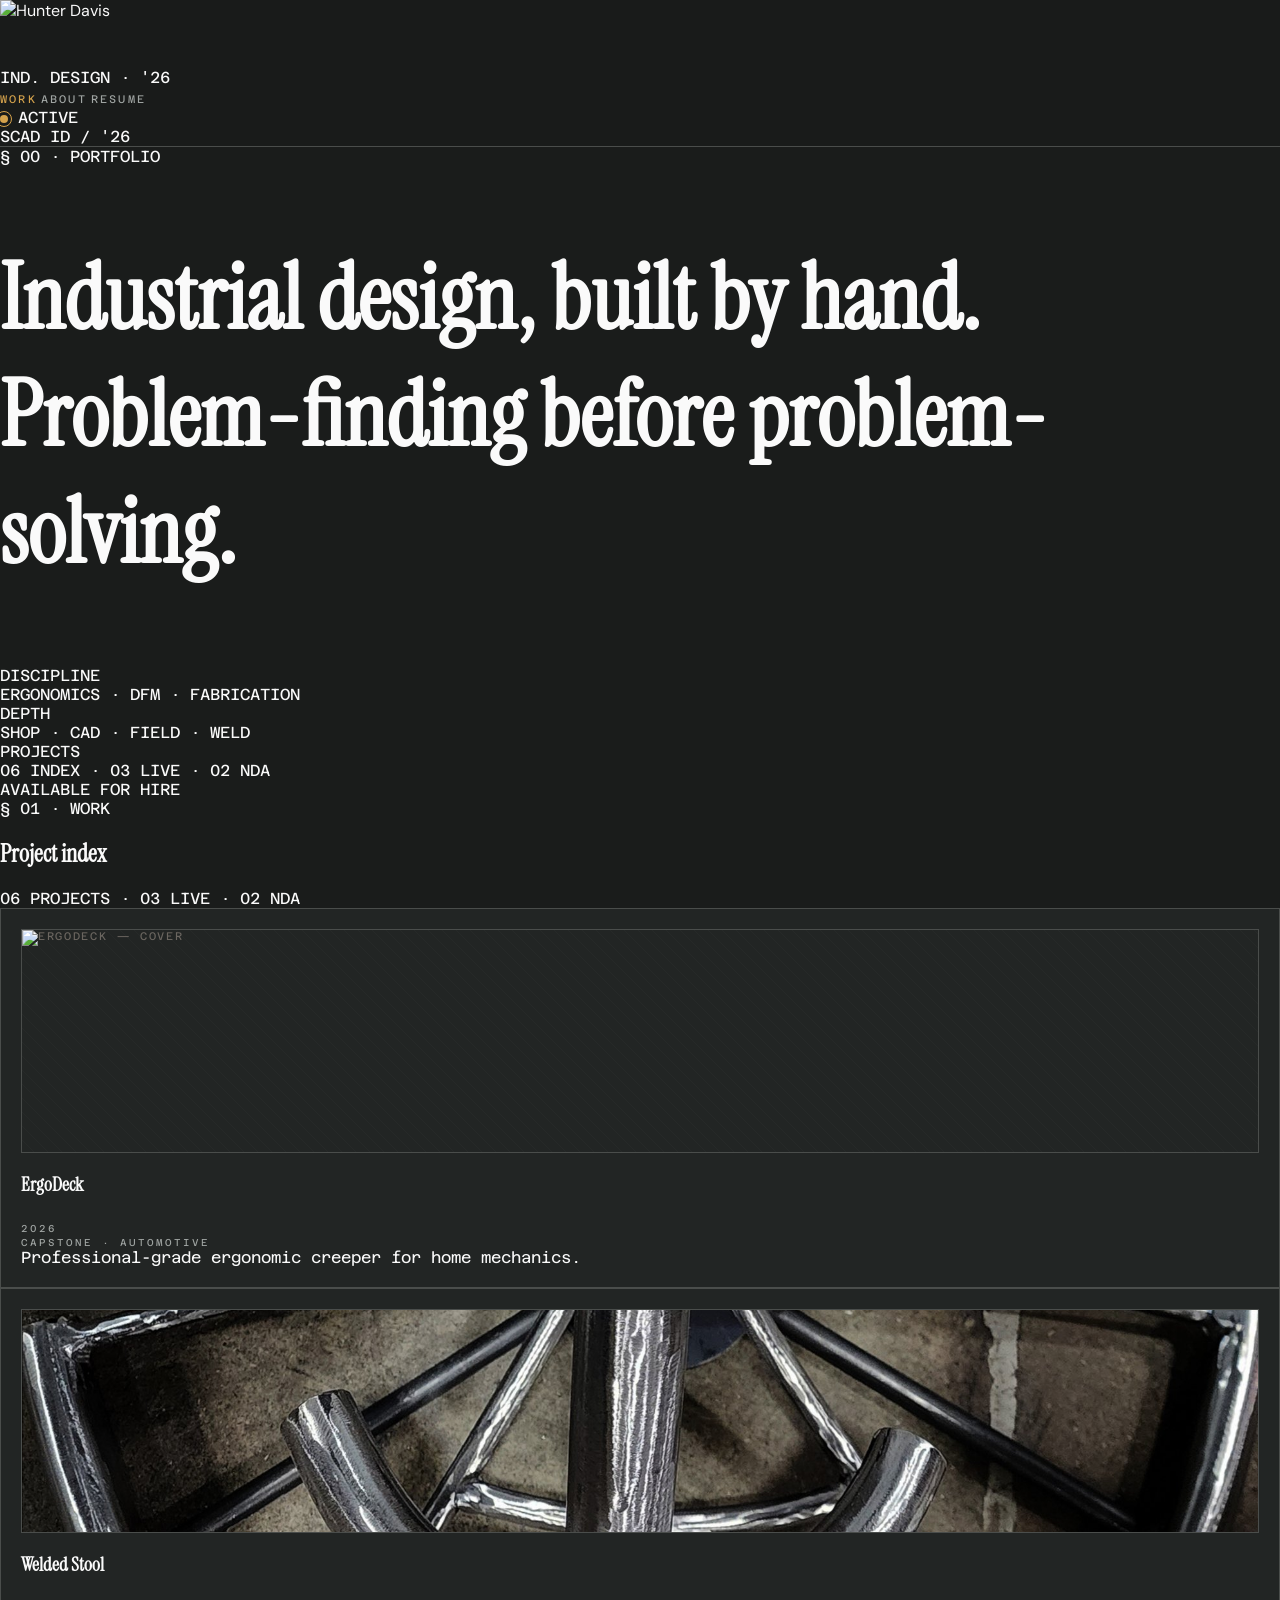
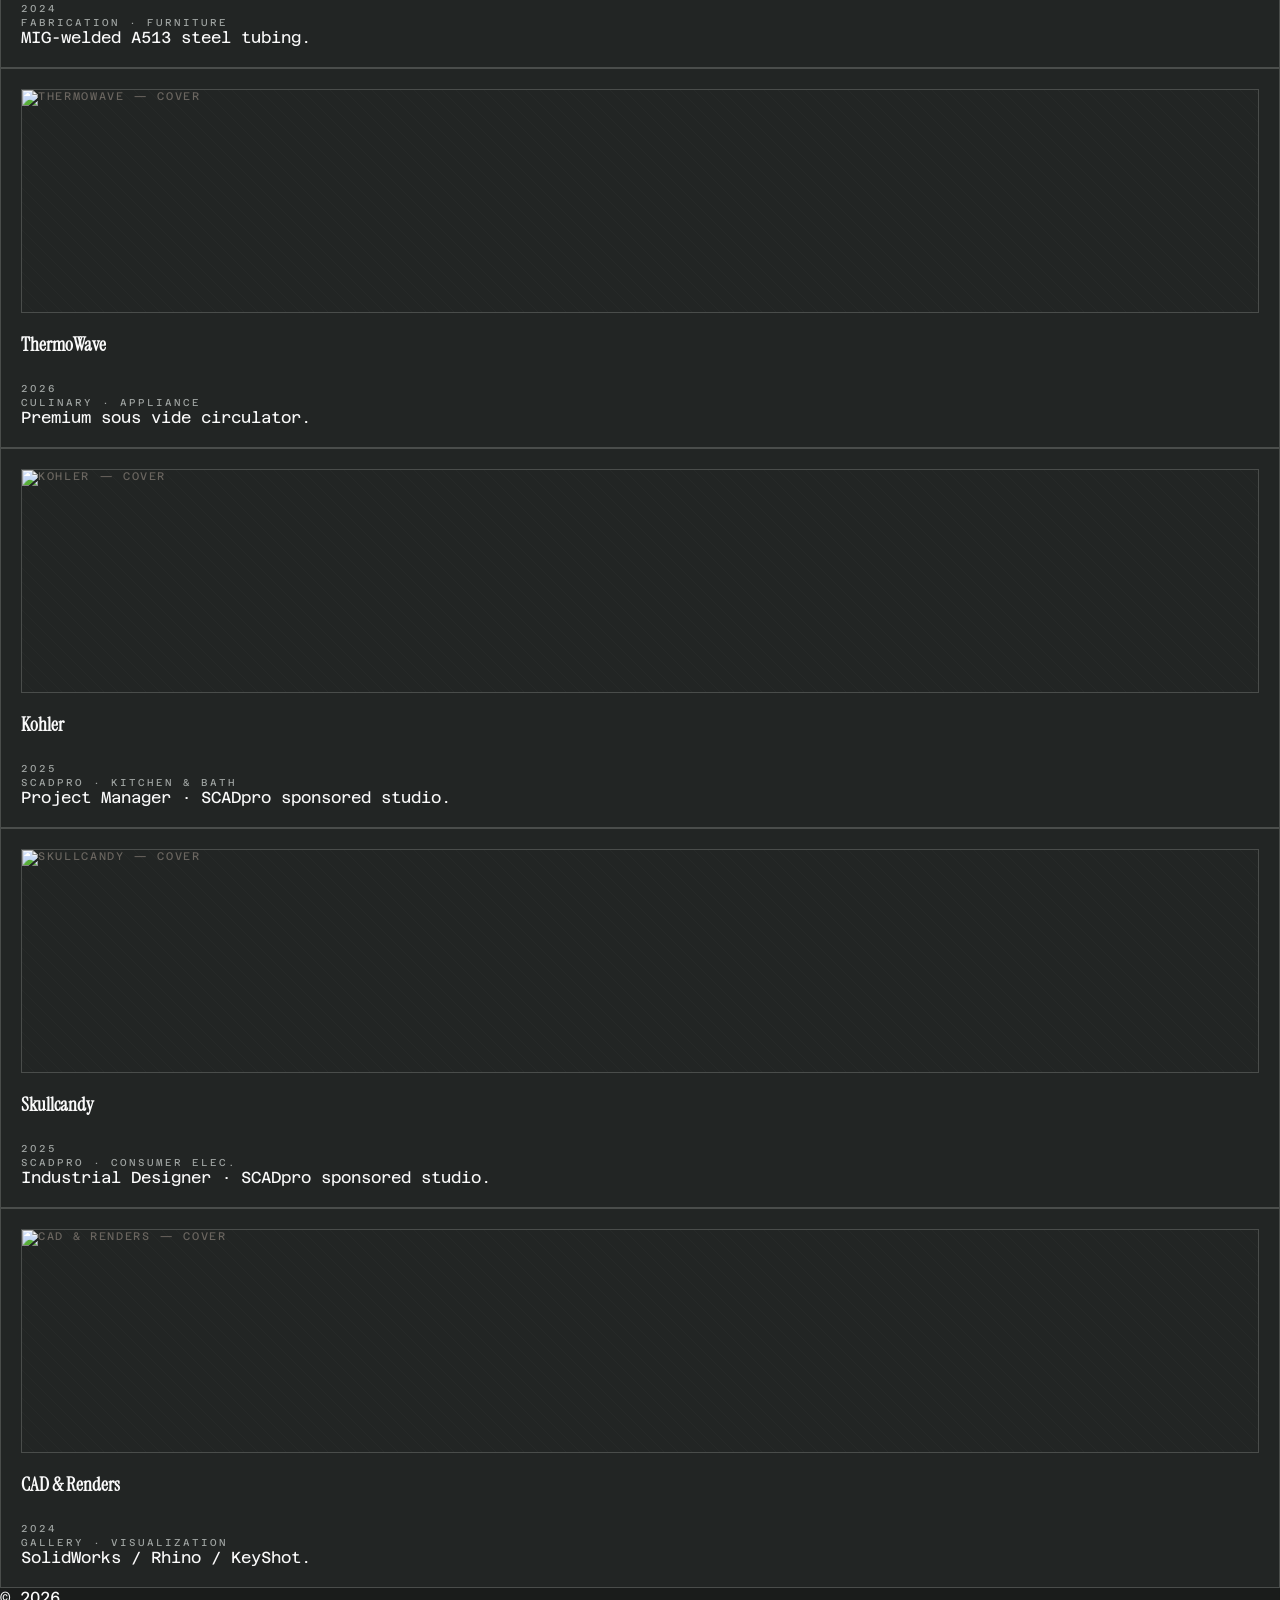
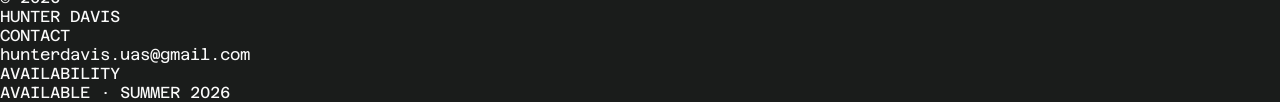
==== commit 94a5045d: "patch3" ====
--- a/index.html
+++ b/index.html
@@ -511,31 +511,41 @@
 // It returns the full 1920-wide absolute-positioned figma canvas.
 
 const THERMO_IMG = {
+  // §00 hero handled inline below. Every slot has a predictable filename:
+  'Persona · Portrait': 'assets/thermo-persona-portrait.png',
+  'Persona · Context': 'assets/thermo-persona-context.png',
   'Mood Board · Luxury Performance': 'assets/thermo-moodboard.png',
   'SHEET A · SKETCH': 'assets/thermo-sketch-a.png',
   'SHEET B · SKETCH': 'assets/thermo-sketch-b.png',
   'CALLOUTS · RENDER': 'assets/thermo-callouts.png',
   '3/4 VIEW · FOAM': 'assets/thermo-foam-34.png',
+  'PROFILE · FOAM': 'assets/thermo-foam-profile.png',
   'FRONT · FOAM': 'assets/thermo-foam-front.png',
   'IN-VESSEL · STOCKPOT': 'assets/thermo-invessel-stockpot.png',
+  'IN-VESSEL · PROFILE': 'assets/thermo-invessel-profile.png',
+  'Split Chassis': 'assets/thermo-sig-split-chassis.png',
+  'TempArc': 'assets/thermo-sig-temparc.png',
+  'Prism Frame': 'assets/thermo-sig-prism-frame.png',
+  'WaveMatrix': 'assets/thermo-sig-wavematrix.png',
   'Bezel UI · Temp Mode': 'assets/thermo-bezel-ui.png',
+  'TW UI': 'assets/TW_UI.png',
+  'TW Logo': 'assets/TW_logo.png',
   'SILVER colorway': 'assets/thermo-cmf-silver.png',
+  'BRASS colorway': 'assets/thermo-cmf-brass.png',
   'MAROON colorway': 'assets/thermo-cmf-maroon.png',
-  'COUNTERTOP · IN-CONTEXT': 'assets/thermo-countertop.png'
+  '3-COLOR LINEUP · RENDER': 'assets/thermo-render-lineup.png',
+  '3/4 HERO · RENDER': 'assets/thermo-render-34hero.png',
+  'COUNTERTOP · IN-CONTEXT': 'assets/thermo-countertop.png',
+  'KITCHEN SCENE · IN-CONTEXT': 'assets/thermo-render-kitchen.png'
 };
 
 function ThermoWaveView() {
   // Image placeholder helper — labeled slots for later injection via data-slot-label
   const slot = (label, ratio) => {
     const src = (typeof THERMO_IMG !== 'undefined') ? THERMO_IMG[label] : null;
-    if (src) {
-      return `<div class="img-slot" data-slot-label="ThermoWave — ${label}" style="aspect-ratio:${ratio};">
-        <img src="${src}" alt="ThermoWave — ${label}" style="position:absolute;inset:0;width:100%;height:100%;object-fit:contain;z-index:1;">
-      </div>`;
-    }
-    return `<div class="img-slot" data-slot-label="ThermoWave — ${label}" style="aspect-ratio:${ratio};">
-      <div class="relative z-10 text-center px-3 mono text-[10px] leading-relaxed">[IMAGE — ${label}]</div>
-    </div>`;
+    const ph = `<div class="mono text-[10px] text-center px-3 leading-relaxed" style="position:absolute;inset:0;display:flex;align-items:center;justify-content:center;z-index:0;color:var(--text-3);">[IMAGE — ${label}]</div>`;
+    const img = src ? `<img src="${src}" alt="ThermoWave — ${label}" onerror="this.remove()" style="position:absolute;inset:0;width:100%;height:100%;object-fit:contain;z-index:1;">` : '';
+    return `<div class="img-slot" data-slot-label="ThermoWave — ${label}" style="aspect-ratio:${ratio};">${ph}${img}</div>`;
   };
 
   return `
@@ -567,7 +577,7 @@
     <!-- § 00 · HERO IMAGE ========================================== -->
     <section class="hero-image fade-up" style="padding:0;min-height:0;position:relative;">
       <div class="img-slot" data-slot-label="ThermoWave — Hero · In-Context" style="width:100%;aspect-ratio:21/9;max-height:680px;background:#0d0e0d;">
-        <img src="assets/thermo-hero.png" alt="ThermoWave — hero in-context render" style="position:absolute;inset:0;width:100%;height:100%;object-fit:cover;z-index:1;">
+        <img src="assets/thermo-hero.png" alt="ThermoWave — hero in-context render" onerror="this.remove()" style="position:absolute;inset:0;width:100%;height:100%;object-fit:cover;z-index:1;">
       </div>
       <div style="position:absolute;bottom:16px;left:24px;font-family:'Azeret Mono',monospace;font-size:10px;color:#FAFAFA;letter-spacing:0.15em;text-transform:uppercase;background:rgba(26,28,27,0.78);padding:6px 10px;backdrop-filter:blur(4px);z-index:2;">
         <span style="color:#D4A24C;">FIG.00</span> · HERO · IN-CONTEXT · LUXURY KITCHEN
@@ -646,10 +656,9 @@
           <div class="mono text-[10px] text-accent tracking-[0.2em] uppercase">FIG.04 · COMPETITIVE LANDSCAPE · POSITIONING MATRIX</div>
           <div class="mono text-[10px] text-text-2 tracking-[0.15em] uppercase">2-AXIS · 14 PRODUCTS PLOTTED</div>
         </div>
-        <div class="img-slot" data-slot-label="ThermoWave — §03 Positioning Matrix (2-axis scatter)" style="aspect-ratio:16/9;">
-          <div class="relative z-10 text-center px-4 mono text-[10px] leading-relaxed">
-            [POSITIONING MATRIX — IMAGE OR HTML REBUILD PENDING]<br>PRICE × FORM · BLUE-OCEAN ZONE
-          </div>
+        <div class="img-slot" data-slot-label="ThermoWave — Positioning Matrix" style="aspect-ratio:16/9;">
+          <div class="mono text-[10px] text-center px-4 leading-relaxed" style="position:absolute;inset:0;display:flex;align-items:center;justify-content:center;z-index:0;color:var(--text-3);">[POSITIONING MATRIX — add assets/thermo-matrix.png]<br>PRICE × FORM · BLUE-OCEAN ZONE</div>
+          <img src="assets/thermo-matrix.png" alt="ThermoWave — positioning matrix" onerror="this.remove()" style="position:absolute;inset:0;width:100%;height:100%;object-fit:contain;z-index:1;">
         </div>
         <div class="prov mt-3">[N=14 / RETAIL Q4 / AMAZON · WILLIAMS SONOMA · MFR]</div>
       </div>
@@ -772,19 +781,19 @@
         `).join('')}
       </div>
 
-      <div class="grid md:grid-cols-12 gap-6 items-center">
-        <div class="md:col-span-7 group fade-up">
-          ${slot('Bezel UI · Temp Mode', '16/9')}
+      <div class="grid md:grid-cols-2 gap-6">
+        <div class="group fade-up">
+          ${slot('TW UI', '1/1')}
           <div class="fig-caption">
             <span><span class="fig-num">FIG.14</span> · TEMP MODE</span>
             <span>BEZEL UI</span>
           </div>
         </div>
-        <div class="md:col-span-5 fade-up" style="transition-delay:80ms;">
-          <div class="border-l-2 border-accent pl-6 py-4">
-            <div class="serif italic text-2xl text-text-1 leading-snug">Swipe screen horizontally to switch between modes.</div>
-            <div class="mono text-[10px] text-text-2 tracking-[0.2em] uppercase mt-4">ROTATE · TEMP &nbsp; / &nbsp; SWIPE · MODE</div>
-            <div class="mono text-[10px] text-text-3 tracking-[0.15em] uppercase mt-2">FIG.15 · LOGO + INTERACTION MODEL</div>
+        <div class="group fade-up" style="transition-delay:80ms;">
+          ${slot('TW Logo', '1/1')}
+          <div class="fig-caption">
+            <span><span class="fig-num">FIG.15</span> · LOGO</span>
+            <span>INTERACTION MODEL</span>
           </div>
         </div>
       </div>
@@ -827,21 +836,21 @@
         <h2 class="serif text-4xl md:text-5xl"><span class="italic">Final</span> views.</h2>
       </div>
 
-      <div class="grid grid-cols-2 md:grid-cols-4 gap-4">
-        ${[
-          ['FIG.19','3-COLOR LINEUP','RENDER','3/4'],
-          ['FIG.20','3/4 HERO','RENDER','3/4'],
-          ['FIG.21','COUNTERTOP','IN-CONTEXT','3/4'],
-          ['FIG.22','KITCHEN SCENE','IN-CONTEXT','3/4'],
-        ].map((r, i) => `
-          <div class="group fade-up" style="transition-delay:${i * 60}ms;">
-            ${slot(r[1] + ' · ' + r[2], r[3])}
-            <div class="fig-caption">
-              <span><span class="fig-num">${r[0]}</span> · ${r[1]}</span>
-              <span>${r[2]}</span>
-            </div>
-          </div>
-        `).join('')}
+      <div class="grid md:grid-cols-2 gap-6">
+        <div class="group fade-up">
+          ${slot('COUNTERTOP · IN-CONTEXT', '16/10')}
+          <div class="fig-caption">
+            <span><span class="fig-num">FIG.21</span> · COUNTERTOP</span>
+            <span>IN-CONTEXT</span>
+          </div>
+        </div>
+        <div class="group fade-up" style="transition-delay:80ms;">
+          ${slot('KITCHEN SCENE · IN-CONTEXT', '16/10')}
+          <div class="fig-caption">
+            <span><span class="fig-num">FIG.22</span> · KITCHEN SCENE</span>
+            <span>IN-CONTEXT</span>
+          </div>
+        </div>
       </div>
     </section>
 
@@ -1276,7 +1285,7 @@
         <div class="md:col-span-8">
           <div class="group fade-up">
             <div class="img-slot aspect-[4/5]">
-              <img src="assets/welded-stool-cover.jpg" alt="Welded Stool — weld cluster at base convergence" style="position:absolute; inset:0; width:100%; height:100%; object-fit:cover; z-index:1;">
+              <img src="assets/welded-stool-weld-detail.png" alt="Welded Stool — weld cluster at base convergence" style="position:absolute; inset:0; width:100%; height:100%; object-fit:cover; z-index:1;">
             </div>
             <div class="fig-caption">
               <span><span class="fig-num">FIG.11</span> · BASE CONVERGENCE</span>
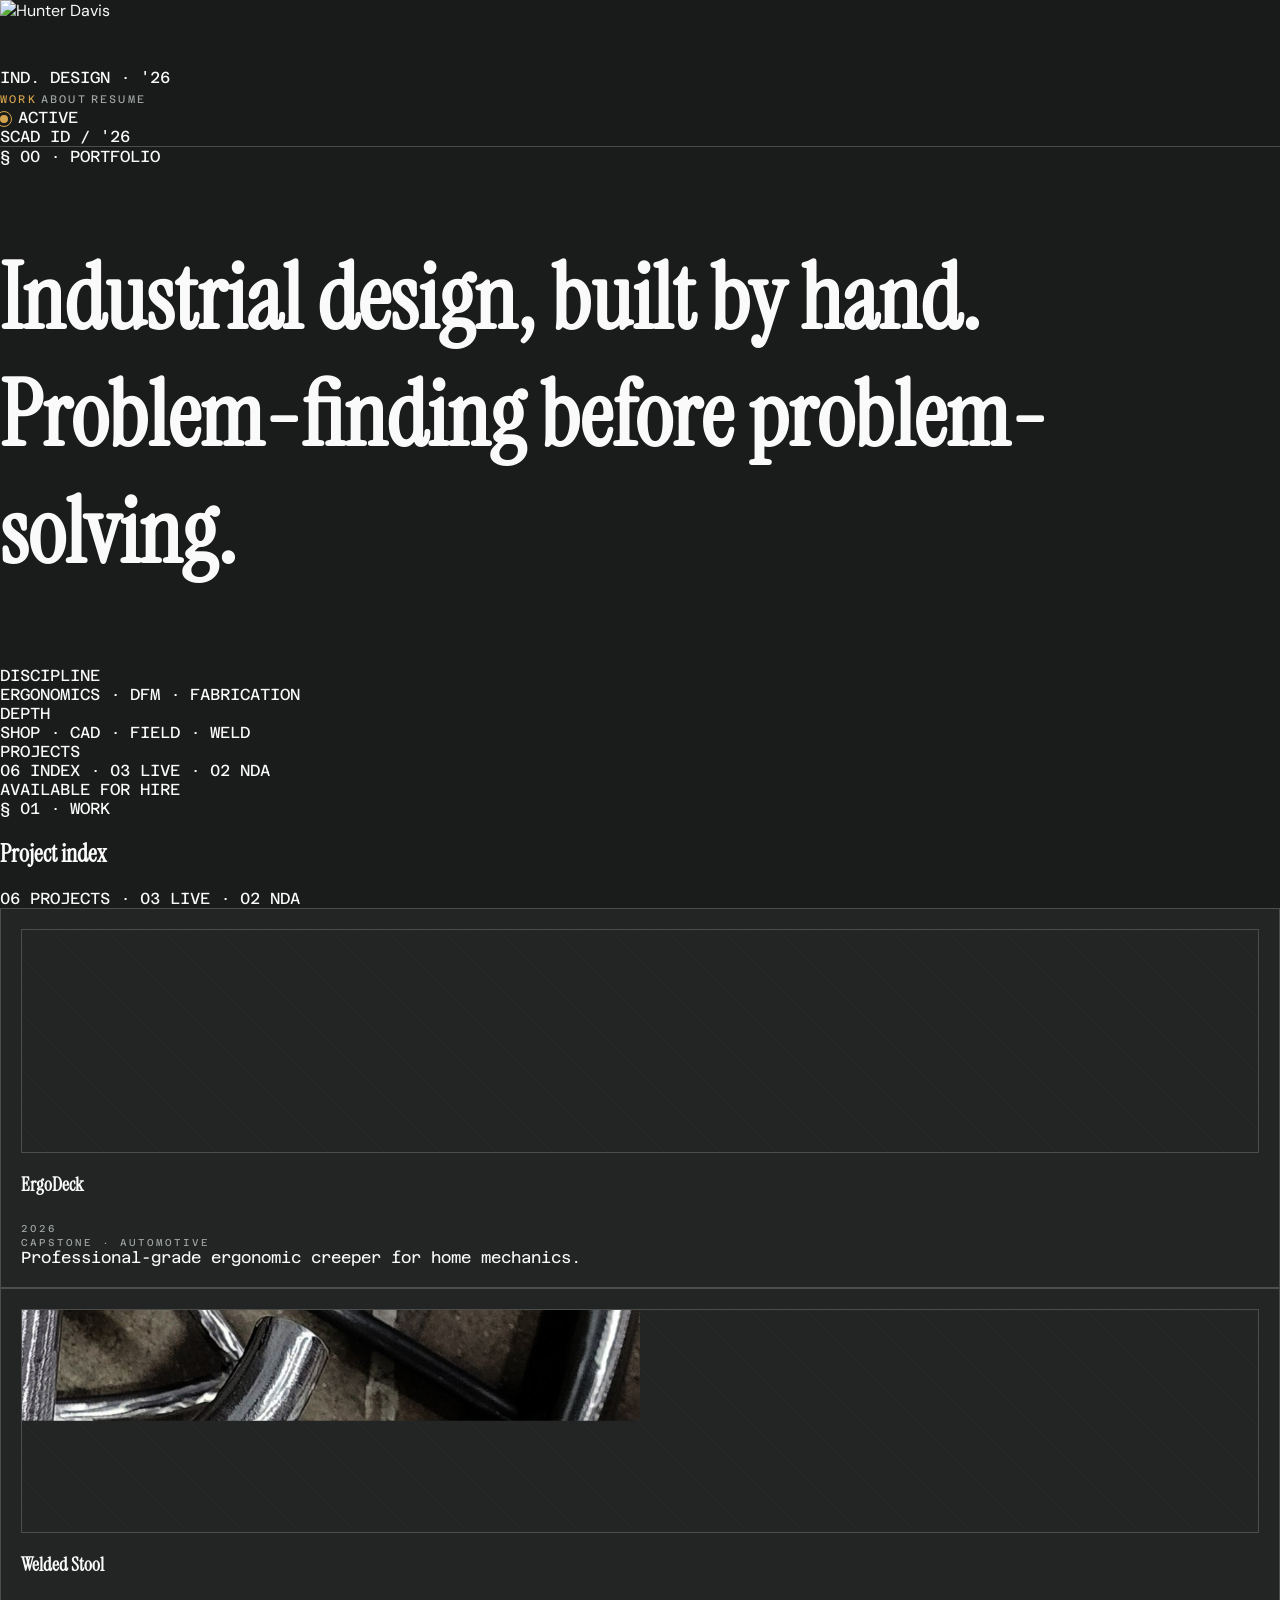
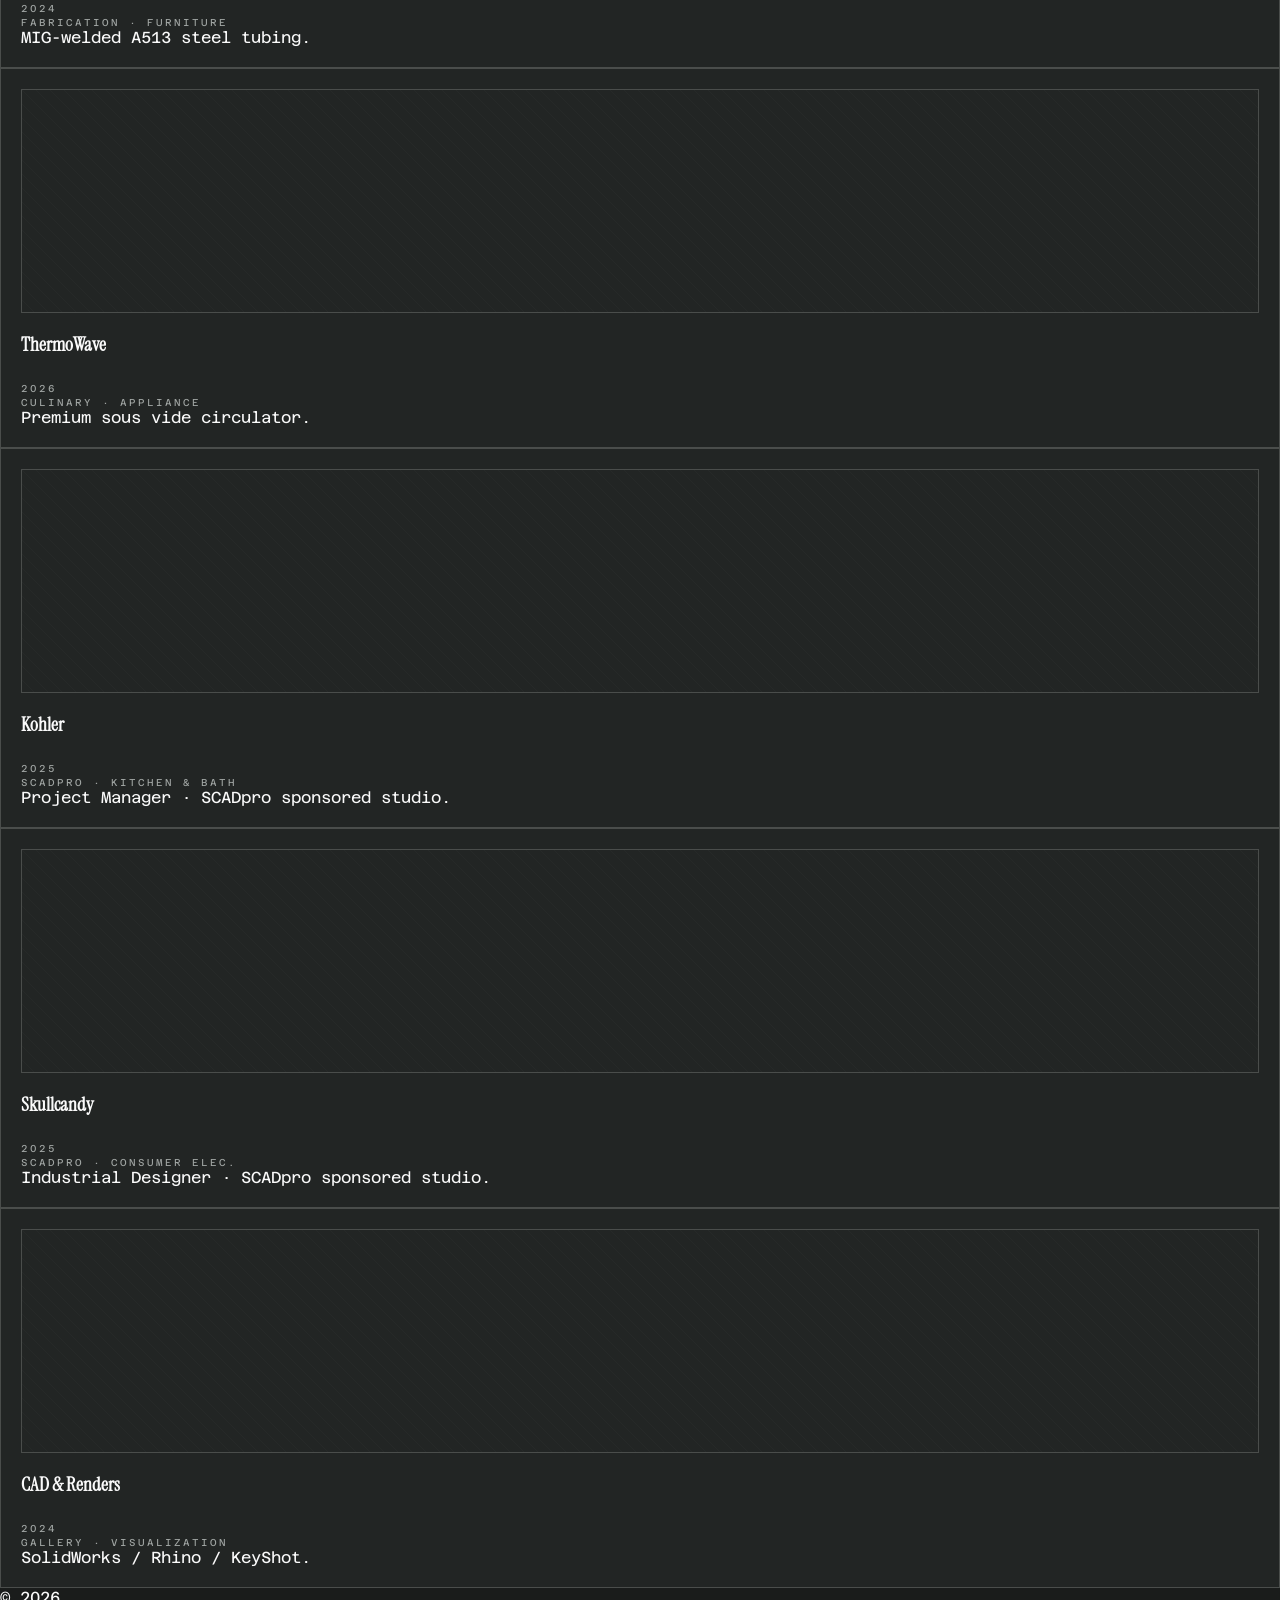
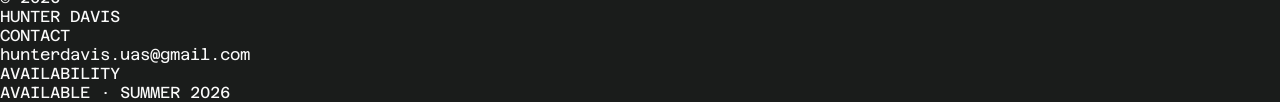
==== commit 80f3c23d: "Add files via upload" ====
--- a/index.html
+++ b/index.html
@@ -544,7 +544,7 @@
   const slot = (label, ratio) => {
     const src = (typeof THERMO_IMG !== 'undefined') ? THERMO_IMG[label] : null;
     const ph = `<div class="mono text-[10px] text-center px-3 leading-relaxed" style="position:absolute;inset:0;display:flex;align-items:center;justify-content:center;z-index:0;color:var(--text-3);">[IMAGE — ${label}]</div>`;
-    const img = src ? `<img src="${src}" alt="ThermoWave — ${label}" onerror="this.remove()" style="position:absolute;inset:0;width:100%;height:100%;object-fit:contain;z-index:1;">` : '';
+    const img = src ? `<img src="${src}" alt="ThermoWave — ${label}" onerror="this.remove()" style="position:absolute;top:50%;left:50%;transform:translate(-50%,-50%);max-width:100%;max-height:100%;width:auto;height:auto;z-index:1;">` : '';
     return `<div class="img-slot" data-slot-label="ThermoWave — ${label}" style="aspect-ratio:${ratio};">${ph}${img}</div>`;
   };
 
@@ -658,7 +658,7 @@
         </div>
         <div class="img-slot" data-slot-label="ThermoWave — Positioning Matrix" style="aspect-ratio:16/9;">
           <div class="mono text-[10px] text-center px-4 leading-relaxed" style="position:absolute;inset:0;display:flex;align-items:center;justify-content:center;z-index:0;color:var(--text-3);">[POSITIONING MATRIX — add assets/thermo-matrix.png]<br>PRICE × FORM · BLUE-OCEAN ZONE</div>
-          <img src="assets/thermo-matrix.png" alt="ThermoWave — positioning matrix" onerror="this.remove()" style="position:absolute;inset:0;width:100%;height:100%;object-fit:contain;z-index:1;">
+          <img src="assets/thermo-matrix.png" alt="ThermoWave — positioning matrix" onerror="this.remove()" style="position:absolute;top:50%;left:50%;transform:translate(-50%,-50%);max-width:100%;max-height:100%;width:auto;height:auto;z-index:1;">
         </div>
         <div class="prov mt-3">[N=14 / RETAIL Q4 / AMAZON · WILLIAMS SONOMA · MFR]</div>
       </div>
@@ -993,7 +993,7 @@
               background-size: 32px 32px, 32px 32px, auto;">
             <img src="assets/welded-stool-angle.png"
                  alt="Welded Stool — angled CAD render"
-                 style="position:absolute; inset:0; width:100%; height:100%; object-fit:contain; z-index:1; padding:24px;">
+                 style="position:absolute; top:50%; left:50%; transform:translate(-50%,-50%); max-width:calc(100% - 48px); max-height:calc(100% - 48px); width:auto; height:auto; z-index:1;">
             <div class="absolute top-3 left-3 mono text-[9px] text-text-3 tracking-[0.2em] uppercase z-[2]">ISO</div>
             <div class="absolute top-3 right-3 mono text-[9px] text-text-3 tracking-[0.2em] uppercase z-[2]">VIEW · 01</div>
           </div>
@@ -1012,7 +1012,7 @@
               background-size: 32px 32px, 32px 32px, auto;">
             <img src="assets/welded-stool-side.png"
                  alt="Welded Stool — side profile CAD render"
-                 style="position:absolute; inset:0; width:100%; height:100%; object-fit:contain; z-index:1; padding:24px;">
+                 style="position:absolute; top:50%; left:50%; transform:translate(-50%,-50%); max-width:calc(100% - 48px); max-height:calc(100% - 48px); width:auto; height:auto; z-index:1;">
             <div class="absolute top-3 left-3 mono text-[9px] text-text-3 tracking-[0.2em] uppercase z-[2]">ELEV</div>
             <div class="absolute top-3 right-3 mono text-[9px] text-text-3 tracking-[0.2em] uppercase z-[2]">VIEW · 02</div>
           </div>
@@ -1086,7 +1086,7 @@
       <!-- Bend diagram — the dimensioned drawing the BOM tables describe -->
       <div class="group fade-up mb-10">
         <div class="img-slot" style="aspect-ratio:1261/744;background:#f5f3ee;">
-          <img src="assets/welded-stool-bend.png" alt="Welded Stool — centerline bend diagram, tube + sheet stock" style="position:absolute;inset:0;width:100%;height:100%;object-fit:contain;z-index:1;">
+          <img src="assets/welded-stool-bend.png" alt="Welded Stool — centerline bend diagram, tube + sheet stock" style="position:absolute;top:50%;left:50%;transform:translate(-50%,-50%);max-width:100%;max-height:100%;width:auto;height:auto;z-index:1;">
         </div>
         <div class="fig-caption">
           <span><span class="fig-num">FIG.29</span> · BEND DIAGRAM</span>
@@ -1236,7 +1236,7 @@
       <div class="grid grid-cols-2 md:grid-cols-4 gap-4">
         <div class="group fade-up" style="transition-delay:0ms;">
           <div class="img-slot aspect-[3/4]">
-            <img src="assets/welded-stool-finished-1.jpg" alt="Welded Stool — 3/4 · SEATED" style="position:absolute;inset:0;width:100%;height:100%;object-fit:cover;z-index:1;">
+            <img src="assets/welded-stool-finished-1.jpg" alt="Welded Stool — 3/4 · SEATED" style="position:absolute;top:50%;left:50%;transform:translate(-50%,-50%);max-width:100%;max-height:100%;width:auto;height:auto;z-index:1;">
           </div>
           <div class="fig-caption">
             <span><span class="fig-num">FIG.30</span> · 3/4 · SEATED</span>
@@ -1245,7 +1245,7 @@
         </div>
         <div class="group fade-up" style="transition-delay:60ms;">
           <div class="img-slot aspect-[3/4]">
-            <img src="assets/welded-stool-finished-2.jpg" alt="Welded Stool — FRONT" style="position:absolute;inset:0;width:100%;height:100%;object-fit:cover;z-index:1;">
+            <img src="assets/welded-stool-finished-2.jpg" alt="Welded Stool — FRONT" style="position:absolute;top:50%;left:50%;transform:translate(-50%,-50%);max-width:100%;max-height:100%;width:auto;height:auto;z-index:1;">
           </div>
           <div class="fig-caption">
             <span><span class="fig-num">FIG.31</span> · FRONT</span>
@@ -1254,7 +1254,7 @@
         </div>
         <div class="group fade-up" style="transition-delay:120ms;">
           <div class="img-slot aspect-[3/4]">
-            <img src="assets/welded-stool-finished-3.jpg" alt="Welded Stool — 3/4 · DISTANT" style="position:absolute;inset:0;width:100%;height:100%;object-fit:cover;z-index:1;">
+            <img src="assets/welded-stool-finished-3.jpg" alt="Welded Stool — 3/4 · DISTANT" style="position:absolute;top:50%;left:50%;transform:translate(-50%,-50%);max-width:100%;max-height:100%;width:auto;height:auto;z-index:1;">
           </div>
           <div class="fig-caption">
             <span><span class="fig-num">FIG.32</span> · 3/4 · DISTANT</span>
@@ -1263,7 +1263,7 @@
         </div>
         <div class="group fade-up" style="transition-delay:180ms;">
           <div class="img-slot aspect-[3/4]">
-            <img src="assets/welded-stool-finished-4.jpg" alt="Welded Stool — FRONT · ELEV" style="position:absolute;inset:0;width:100%;height:100%;object-fit:cover;z-index:1;">
+            <img src="assets/welded-stool-finished-4.jpg" alt="Welded Stool — FRONT · ELEV" style="position:absolute;top:50%;left:50%;transform:translate(-50%,-50%);max-width:100%;max-height:100%;width:auto;height:auto;z-index:1;">
           </div>
           <div class="fig-caption">
             <span><span class="fig-num">FIG.33</span> · FRONT · ELEV</span>
@@ -1285,7 +1285,7 @@
         <div class="md:col-span-8">
           <div class="group fade-up">
             <div class="img-slot aspect-[4/5]">
-              <img src="assets/welded-stool-weld-detail.png" alt="Welded Stool — weld cluster at base convergence" style="position:absolute; inset:0; width:100%; height:100%; object-fit:cover; z-index:1;">
+              <img src="assets/welded-stool-weld-detail.png" alt="Welded Stool — weld cluster at base convergence" style="position:absolute; top:50%; left:50%; transform:translate(-50%,-50%); max-width:100%; max-height:100%; width:auto; height:auto; z-index:1;">
             </div>
             <div class="fig-caption">
               <span><span class="fig-num">FIG.11</span> · BASE CONVERGENCE</span>
--- a/styles.css
+++ b/styles.css
@@ -36,7 +36,7 @@
   .img-slot { background: var(--deep); border: 1px solid var(--border); position: relative; overflow: hidden; transition: transform 0.3s ease-out, border-color 0.3s ease-out; display: flex; align-items: center; justify-content: center; color: var(--text-3); font-family: 'Azeret Mono', monospace; font-size: 11px; letter-spacing: 0.15em; text-transform: uppercase; }
   .img-slot::before { content: ''; position: absolute; inset: 0; background-image: linear-gradient(45deg, transparent 0%, transparent 49.5%, rgba(255,255,255,0.02) 49.5%, rgba(255,255,255,0.02) 50.5%, transparent 50.5%, transparent 100%); background-size: 14px 14px; pointer-events: none; }
   .group:hover .img-slot { transform: scale(1.02); border-color: var(--accent); }
-  .img-slot img { width: 100%; height: 100%; object-fit: cover; display: block; }
+  .img-slot img { max-width: 100%; max-height: 100%; width: auto; height: auto; object-fit: none; display: block; position: absolute; top: 50%; left: 50%; transform: translate(-50%, -50%); }
 
   .fig-caption { display: flex; justify-content: space-between; font-family: 'Azeret Mono', monospace; font-size: 10px; color: var(--text-2); letter-spacing: 0.15em; text-transform: uppercase; padding-top: 8px; border-top: 1px solid var(--border); margin-top: 10px; }
   .fig-caption .fig-num { color: var(--accent); }
@@ -182,7 +182,7 @@
 
   /* Image container */
   .fg-img { position: relative; overflow: hidden; display: flex; align-items: center; justify-content: center; }
-  .fg-img img { width: 100%; height: 100%; display: block; object-fit: cover; }
+  .fg-img img { max-width: 100%; max-height: 100%; width: auto; height: auto; display: block; object-fit: none; position: absolute; top: 50%; left: 50%; transform: translate(-50%, -50%); }
   .fg-img-wrap { position: absolute; }
 
   /* § 02 INSIGHT full-width band */
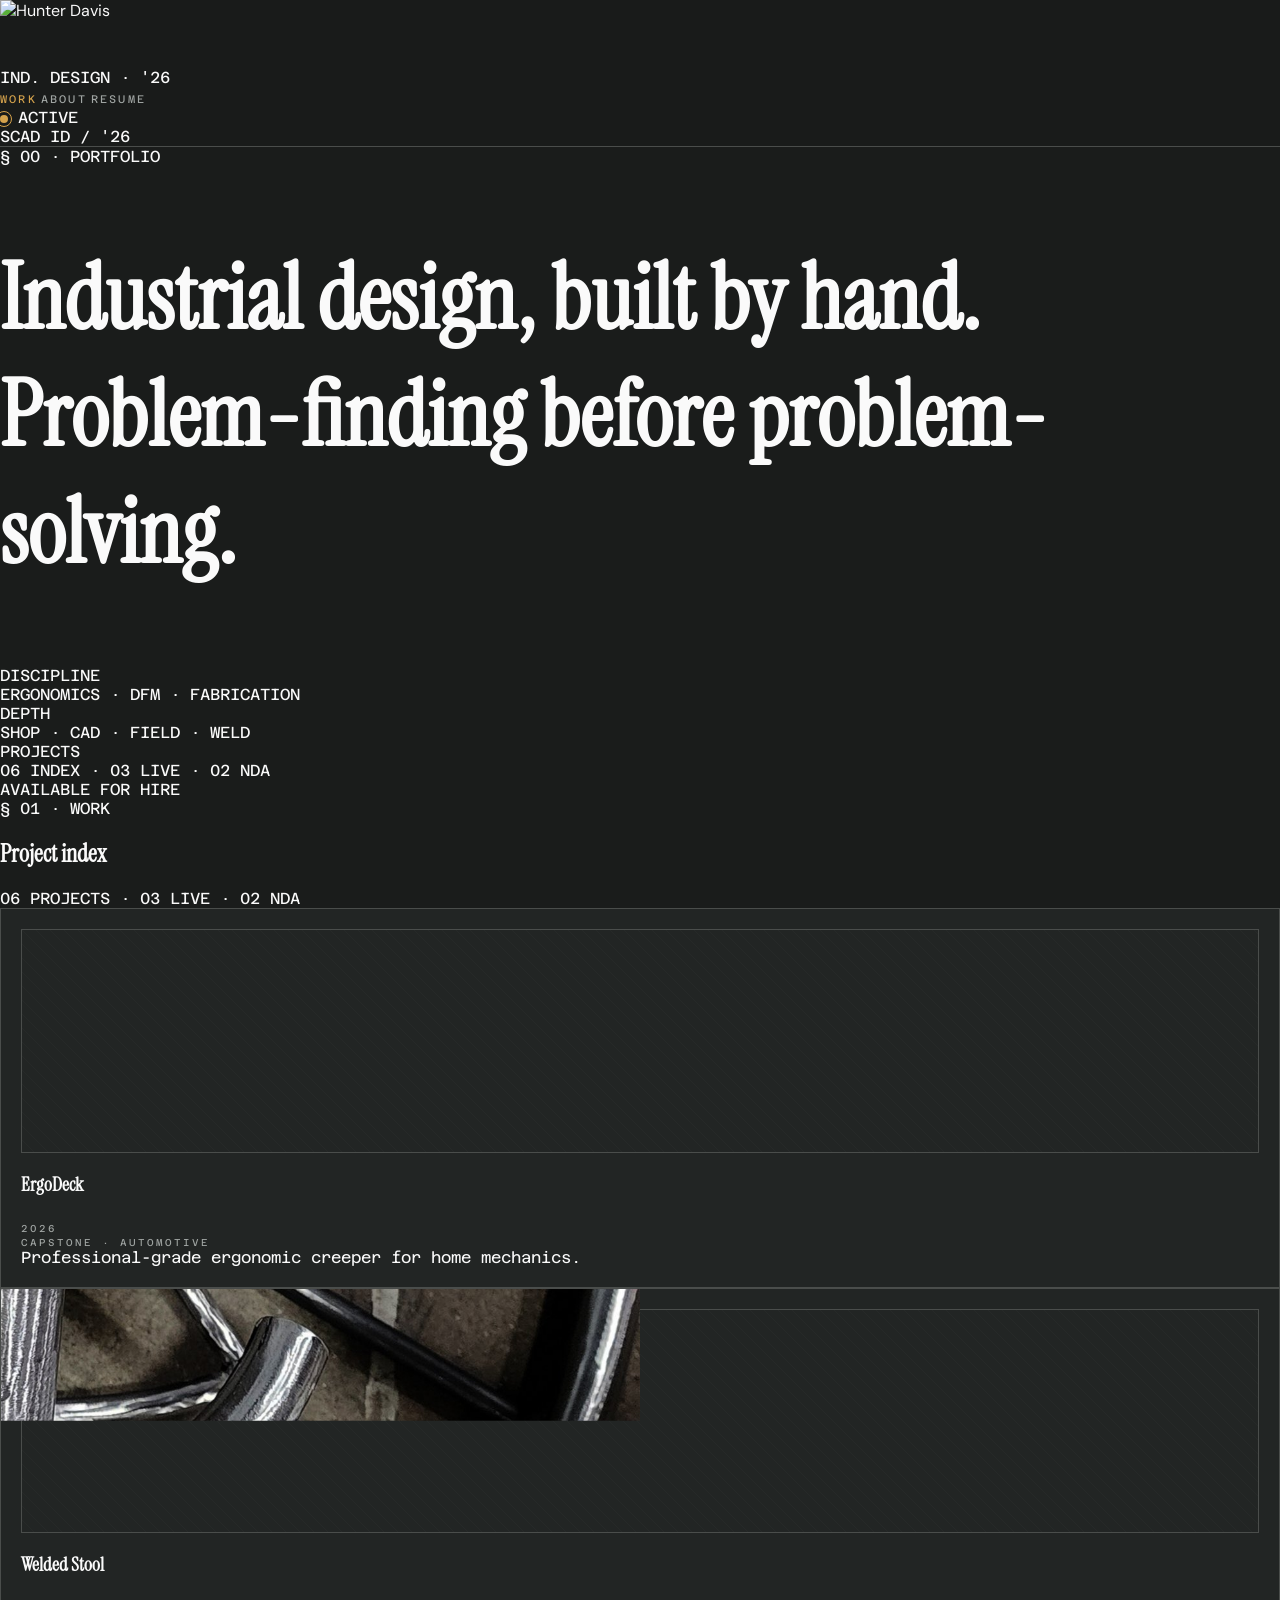
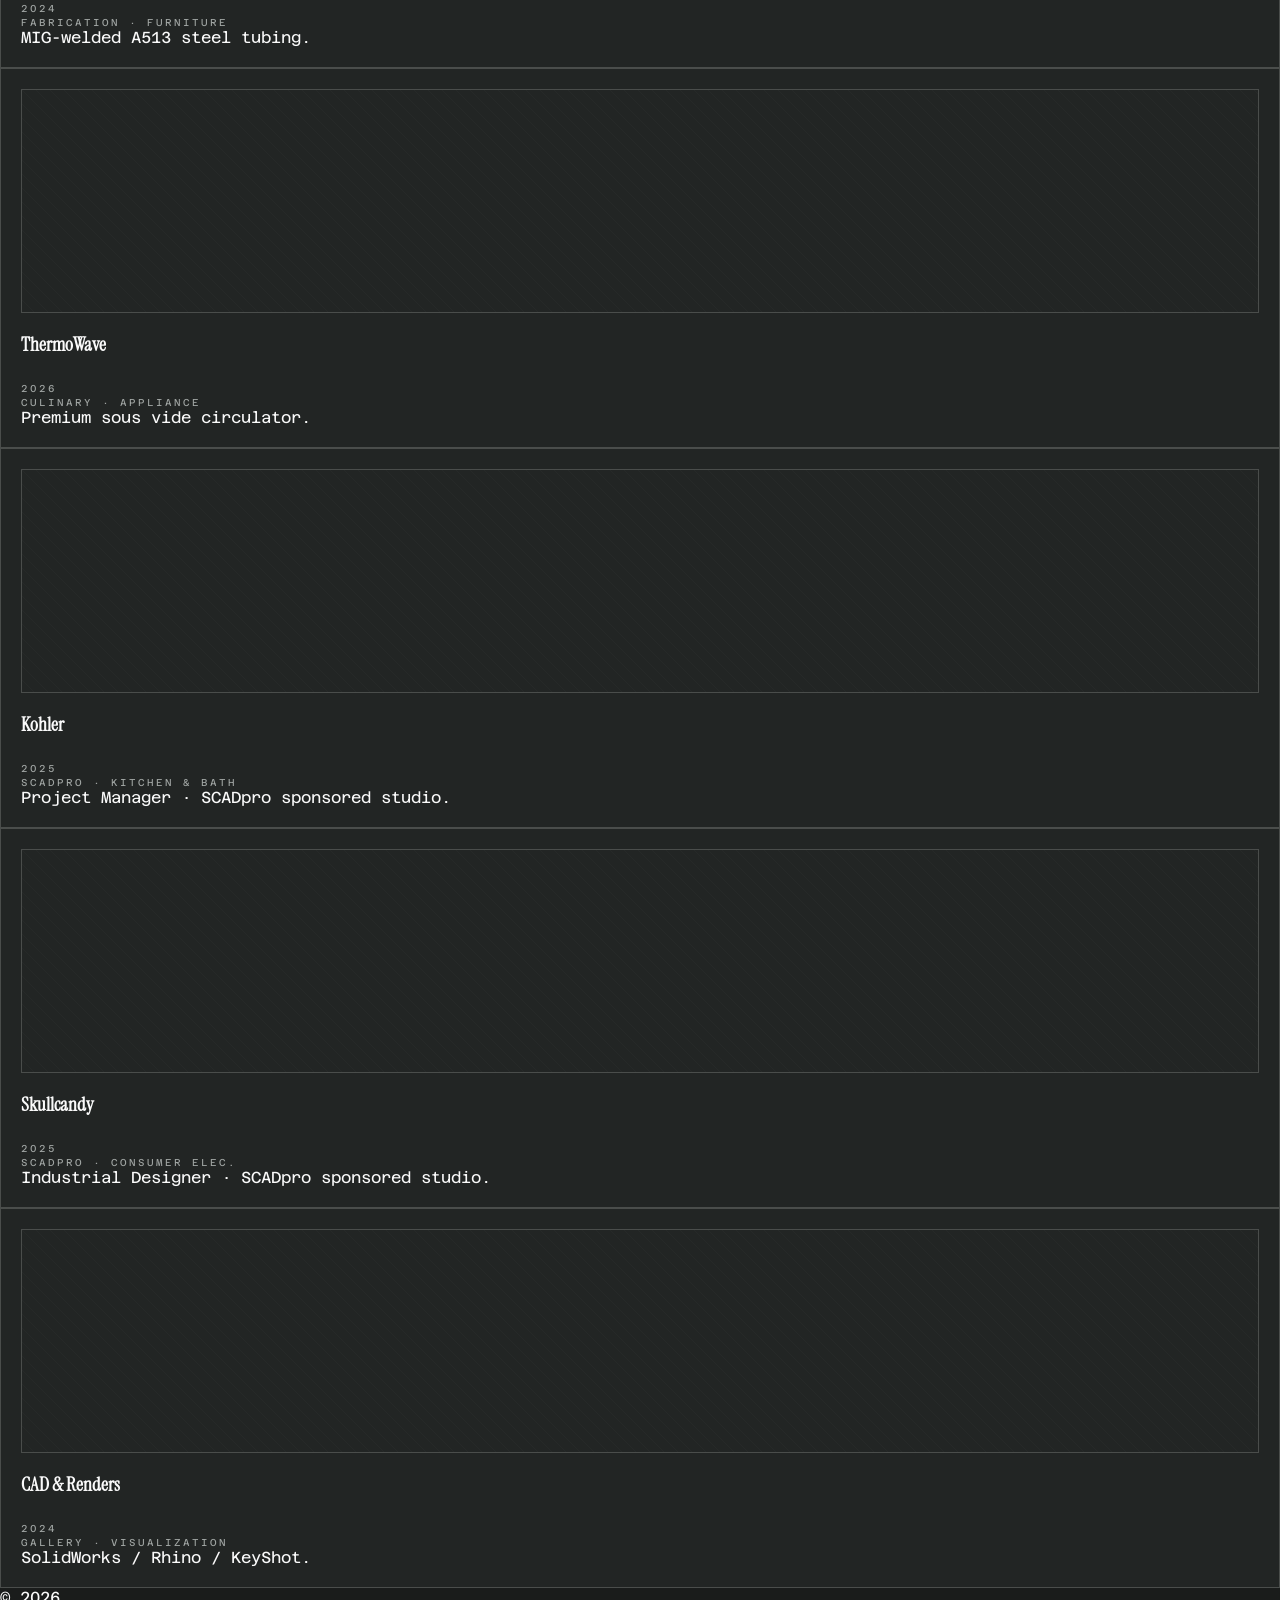
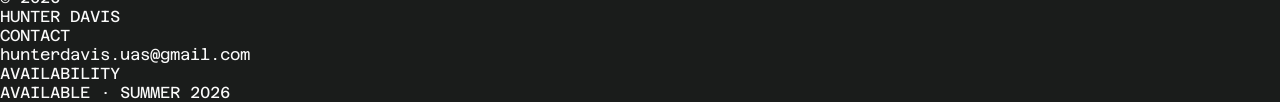
==== commit 5ae37eec: "Add files via upload" ====
--- a/index.html
+++ b/index.html
@@ -535,6 +535,9 @@
   'MAROON colorway': 'assets/thermo-cmf-maroon.png',
   '3-COLOR LINEUP · RENDER': 'assets/thermo-render-lineup.png',
   '3/4 HERO · RENDER': 'assets/thermo-render-34hero.png',
+  'FINAL CAD · FRONT': 'assets/thermo-cad-front.png',
+  'FINAL CAD · TOP': 'assets/thermo-cad-top.png',
+  'FINAL CAD · BACK': 'assets/thermo-cad-back.png',
   'COUNTERTOP · IN-CONTEXT': 'assets/thermo-countertop.png',
   'KITCHEN SCENE · IN-CONTEXT': 'assets/thermo-render-kitchen.png'
 };
@@ -576,7 +579,7 @@
 
     <!-- § 00 · HERO IMAGE ========================================== -->
     <section class="hero-image fade-up" style="padding:0;min-height:0;position:relative;">
-      <div class="img-slot" data-slot-label="ThermoWave — Hero · In-Context" style="width:100%;aspect-ratio:21/9;max-height:680px;background:#0d0e0d;">
+      <div class="img-slot" data-slot-label="ThermoWave — Hero · In-Context" style="width:100%;aspect-ratio:21/9;max-height:680px;">
         <img src="assets/thermo-hero.png" alt="ThermoWave — hero in-context render" onerror="this.remove()" style="position:absolute;inset:0;width:100%;height:100%;object-fit:cover;z-index:1;">
       </div>
       <div style="position:absolute;bottom:16px;left:24px;font-family:'Azeret Mono',monospace;font-size:10px;color:#FAFAFA;letter-spacing:0.15em;text-transform:uppercase;background:rgba(26,28,27,0.78);padding:6px 10px;backdrop-filter:blur(4px);z-index:2;">
@@ -771,7 +774,7 @@
           ['04','WaveMatrix','PASSIVE · QUIET FLOW'],
         ].map((r, i) => `
           <div class="group fade-up" style="transition-delay:${i * 60}ms;">
-            ${slot(r[1], '1/1')}
+            ${slot(r[1], 'auto')}
             <div class="mt-3">
               <div class="mono text-[10px] text-accent tracking-[0.2em] uppercase mb-1">${r[0]}</div>
               <div class="serif italic text-xl text-text-1">${r[1]}</div>
@@ -783,19 +786,43 @@
 
       <div class="grid md:grid-cols-2 gap-6">
         <div class="group fade-up">
-          ${slot('TW UI', '1/1')}
+          ${slot('TW UI', 'auto')}
           <div class="fig-caption">
             <span><span class="fig-num">FIG.14</span> · TEMP MODE</span>
             <span>BEZEL UI</span>
           </div>
         </div>
         <div class="group fade-up" style="transition-delay:80ms;">
-          ${slot('TW Logo', '1/1')}
+          ${slot('TW Logo', 'auto')}
           <div class="fig-caption">
             <span><span class="fig-num">FIG.15</span> · LOGO</span>
             <span>INTERACTION MODEL</span>
           </div>
         </div>
+      </div>
+    </section>
+
+    <!-- § 06b · FINAL CAD =========================================== -->
+    <section class="max-w-[1400px] mx-auto px-6 lg:px-10 py-16">
+      <div class="fade-up mb-8">
+        <div class="sec-num mb-2">§ 06 · FINAL CAD</div>
+        <h2 class="serif text-4xl md:text-5xl"><span class="italic">Final</span> CAD.</h2>
+      </div>
+
+      <div class="grid md:grid-cols-3 gap-5">
+        ${[
+          ['FINAL CAD · FRONT','FIG.16A','FRONT VIEW'],
+          ['FINAL CAD · TOP','FIG.16B','TOP VIEW'],
+          ['FINAL CAD · BACK','FIG.16C','BACK VIEW'],
+        ].map((r, i) => `
+          <div class="group fade-up" style="transition-delay:${i * 80}ms;">
+            ${slot(r[0], 'auto')}
+            <div class="fig-caption">
+              <span><span class="fig-num">${r[1]}</span></span>
+              <span>${r[2]}</span>
+            </div>
+          </div>
+        `).join('')}
       </div>
     </section>
 
@@ -814,7 +841,7 @@
           ['FIG.18','MAROON','DARK · ANODIZED','RETAIL FIT · WOLF'],
         ].map((r, i) => `
           <div class="group fade-up" style="transition-delay:${i * 80}ms;">
-            ${slot(r[1] + ' colorway', '3/4')}
+            ${slot(r[1] + ' colorway', 'auto')}
             <div class="fig-caption">
               <span><span class="fig-num">${r[0]}</span> · ${r[1]}</span>
               <span>${r[2]}</span>
@@ -986,11 +1013,7 @@
       <div class="grid md:grid-cols-2 gap-5">
         <!-- Angled render -->
         <div class="group fade-up">
-          <div class="img-slot aspect-[4/5]" style="background:
-              linear-gradient(rgba(212,162,76,0.05) 1px, transparent 1px),
-              linear-gradient(90deg, rgba(212,162,76,0.05) 1px, transparent 1px),
-              var(--deep);
-              background-size: 32px 32px, 32px 32px, auto;">
+          <div class="img-slot aspect-[4/5]" style="">
             <img src="assets/welded-stool-angle.png"
                  alt="Welded Stool — angled CAD render"
                  style="position:absolute; top:50%; left:50%; transform:translate(-50%,-50%); max-width:calc(100% - 48px); max-height:calc(100% - 48px); width:auto; height:auto; z-index:1;">
@@ -1005,11 +1028,7 @@
 
         <!-- Side profile render -->
         <div class="group fade-up" style="transition-delay:80ms;">
-          <div class="img-slot aspect-[4/5]" style="background:
-              linear-gradient(rgba(212,162,76,0.05) 1px, transparent 1px),
-              linear-gradient(90deg, rgba(212,162,76,0.05) 1px, transparent 1px),
-              var(--deep);
-              background-size: 32px 32px, 32px 32px, auto;">
+          <div class="img-slot aspect-[4/5]" style="">
             <img src="assets/welded-stool-side.png"
                  alt="Welded Stool — side profile CAD render"
                  style="position:absolute; top:50%; left:50%; transform:translate(-50%,-50%); max-width:calc(100% - 48px); max-height:calc(100% - 48px); width:auto; height:auto; z-index:1;">
@@ -1085,7 +1104,7 @@
 
       <!-- Bend diagram — the dimensioned drawing the BOM tables describe -->
       <div class="group fade-up mb-10">
-        <div class="img-slot" style="aspect-ratio:1261/744;background:#f5f3ee;">
+        <div class="img-slot" style="aspect-ratio:1261/744;">
           <img src="assets/welded-stool-bend.png" alt="Welded Stool — centerline bend diagram, tube + sheet stock" style="position:absolute;top:50%;left:50%;transform:translate(-50%,-50%);max-width:100%;max-height:100%;width:auto;height:auto;z-index:1;">
         </div>
         <div class="fig-caption">
--- a/styles.css
+++ b/styles.css
@@ -33,7 +33,7 @@
   .fade-up { opacity: 0; transform: translateY(20px); transition: opacity 0.7s ease-out, transform 0.7s ease-out; }
   .fade-up.in { opacity: 1; transform: translateY(0); }
 
-  .img-slot { background: var(--deep); border: 1px solid var(--border); position: relative; overflow: hidden; transition: transform 0.3s ease-out, border-color 0.3s ease-out; display: flex; align-items: center; justify-content: center; color: var(--text-3); font-family: 'Azeret Mono', monospace; font-size: 11px; letter-spacing: 0.15em; text-transform: uppercase; }
+  .img-slot { border: 1px solid var(--border); position: relative; overflow: visible; transition: transform 0.3s ease-out, border-color 0.3s ease-out; display: flex; align-items: center; justify-content: center; color: var(--text-3); font-family: 'Azeret Mono', monospace; font-size: 11px; letter-spacing: 0.15em; text-transform: uppercase; }
   .img-slot::before { content: ''; position: absolute; inset: 0; background-image: linear-gradient(45deg, transparent 0%, transparent 49.5%, rgba(255,255,255,0.02) 49.5%, rgba(255,255,255,0.02) 50.5%, transparent 50.5%, transparent 100%); background-size: 14px 14px; pointer-events: none; }
   .group:hover .img-slot { transform: scale(1.02); border-color: var(--accent); }
   .img-slot img { max-width: 100%; max-height: 100%; width: auto; height: auto; object-fit: none; display: block; position: absolute; top: 50%; left: 50%; transform: translate(-50%, -50%); }
@@ -181,7 +181,7 @@
     padding: 4px 0; line-height: 1.4; }
 
   /* Image container */
-  .fg-img { position: relative; overflow: hidden; display: flex; align-items: center; justify-content: center; }
+  .fg-img { position: relative; overflow: visible; display: flex; align-items: center; justify-content: center; }
   .fg-img img { max-width: 100%; max-height: 100%; width: auto; height: auto; display: block; object-fit: none; position: absolute; top: 50%; left: 50%; transform: translate(-50%, -50%); }
   .fg-img-wrap { position: absolute; }
 
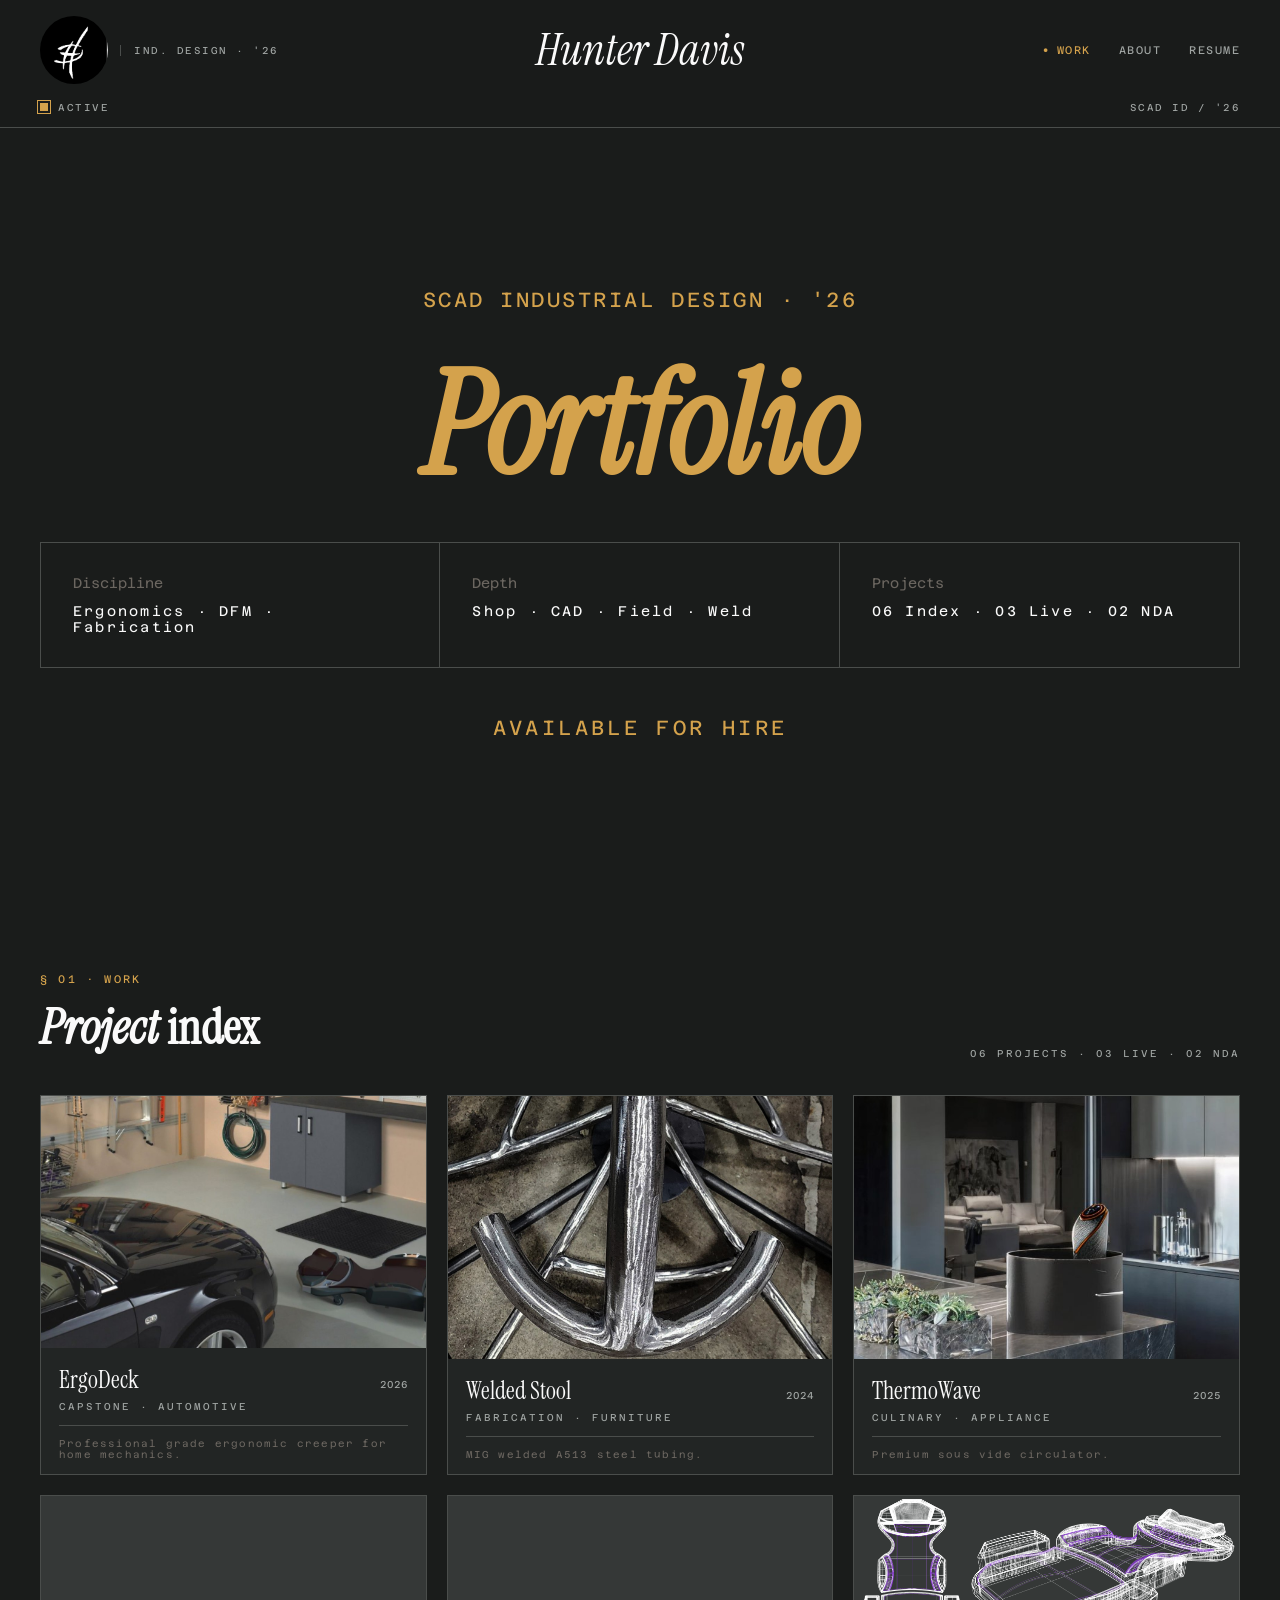
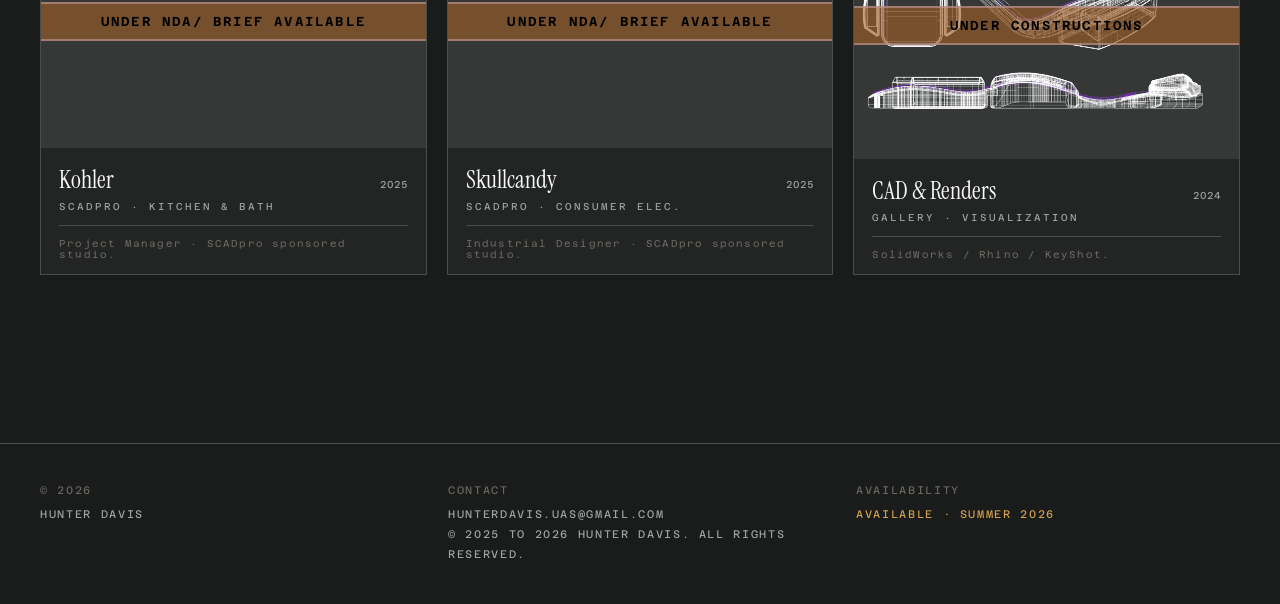
==== commit e26f8137: "Rebuild portfolio from Figma design file (Master Prompt V3) Full SPA rebuild sourced from the canoni" ====
--- a/index.html
+++ b/index.html
@@ -3,19 +3,21 @@
 <head>
 <meta charset="UTF-8">
 <meta name="viewport" content="width=device-width, initial-scale=1.0">
-<title>Hunter Davis — Industrial Design 2026 / V4</title>
+<title>Hunter Davis — Industrial Design 2026</title>
+<meta name="description" content="Hunter Davis ID. Industrial design portfolio. Ergonomics, material behavior, and manufacturing reality. SCAD BFA 2026.">
 <link rel="preconnect" href="https://fonts.googleapis.com">
 <link rel="preconnect" href="https://fonts.gstatic.com" crossorigin>
-<link href="https://fonts.googleapis.com/css2?family=Instrument+Serif:ital@0;1&family=DM+Sans:wght@400;500;600&family=Azeret+Mono:wght@400;500&display=swap" rel="stylesheet">
+<link href="https://fonts.googleapis.com/css2?family=Instrument+Serif:ital@0;1&family=DM+Sans:wght@400;500;600&family=Azeret+Mono:wght@400;500;600&display=swap" rel="stylesheet">
 <script src="https://cdn.tailwindcss.com"></script>
 <script>
   tailwind.config = {
     theme: {
       extend: {
         colors: {
-          base: '#1A1C1B', deep: '#222524', surface: '#353837', border: '#4A4D4B', accent: '#D4A24C',
-          'text-1': '#FAFAFA', 'text-2': '#A0A5A3', 'text-3': '#6B6660',
-          'cmf-gray': '#7F807D', 'cmf-maroon': '#24050B', 'cmf-teal': '#2E3532',
+          base: '#1A1C1B', deep: '#222524', surface: '#353837',
+          bdr: '#4A4D4B', accent: '#D4A24C',
+          t1: '#FAFAFA', t2: '#A0A5A3', t3: '#6B6660',
+          cmfgray: '#7F807D', cmfmaroon: '#24050B', cmfteal: '#2E3532',
         },
         fontFamily: {
           serif: ['"Instrument Serif"', 'Times New Roman', 'serif'],
@@ -33,1946 +35,332 @@
 <div id="app"></div>
 
 <script>
-const state = { view: 'home' };
-
-function navigate(view) {
-  state.view = view;
+/* ============================================================
+   ROUTER + SHARED COMPONENTS
+   ============================================================ */
+
+const ROUTES = {
+  '/': 'home',
+  '/ergodeck': 'ergodeck',
+  '/thermowave': 'thermowave',
+  '/welded-stool': 'weldedstool',
+  '/about': 'about',
+  '/resume': 'resume',
+  '/kohler': 'kohler',
+  '/skullcandy': 'skullcandy',
+  '/cad-renders': 'cadrenders',
+};
+
+// GitHub Pages base path detection (works at / locally and /HEDPortfolio/ on Pages)
+const BASE = (() => {
+  const p = location.pathname;
+  const m = p.match(/^\/[^/]+/);
+  // If served from a project page (repo name in path), use it as base
+  if (m && !ROUTES.hasOwnProperty(m[0]) && !m[0].endsWith('.html')) return m[0];
+  return '';
+})();
+
+const VIEWS = {}; // view files register render functions here
+
+const A = f => `${BASE}/assets/${f}`; // asset path helper
+
+function routeFromPath() {
+  let p = location.pathname;
+  if (BASE && p.startsWith(BASE)) p = p.slice(BASE.length) || '/';
+  if (p.length > 1 && p.endsWith('/')) p = p.slice(0, -1);
+  if (p.endsWith('index.html')) p = '/';
+  return ROUTES[p] || 'home';
+}
+
+function navigate(path) {
+  history.pushState({}, '', BASE + path);
   render();
-  window.scrollTo({ top: 0, behavior: 'instant' });
-}
-
-function observeFades() {
-  const els = document.querySelectorAll('.fade-up');
-  const obs = new IntersectionObserver((entries) => {
-    entries.forEach(e => {
-      if (e.isIntersecting) { e.target.classList.add('in'); obs.unobserve(e.target); }
-    });
-  }, { threshold: 0.1, rootMargin: '0px 0px -50px 0px' });
-  els.forEach(el => obs.observe(el));
-}
-
-function TopNav() {
-  const v = state.view;
-  const workActive = v === 'home' || v === 'ergodeck' || v === 'thermowave' || v === 'welded-stool' || v === 'kohler' || v === 'skullcandy' || v === 'cad-renders';
-  const aboutActive = v === 'about';
-  const resumeActive = v === 'resume';
+  window.scrollTo(0, 0);
+}
+window.addEventListener('popstate', render);
+
+// Redirect payload from 404.html (GitHub Pages SPA deep links)
+(function () {
+  const q = new URLSearchParams(location.search);
+  const r = q.get('r');
+  if (r) history.replaceState({}, '', BASE + r);
+})();
+
+/* ---------- shared components ---------- */
+
+const NAV_ITEMS = [
+  { label: 'Work', view: 'home', path: '/' },
+  { label: 'About', view: 'about', path: '/about' },
+  { label: 'Resume', view: 'resume', path: '/resume' },
+];
+
+function TopNav(active) {
+  const links = v => NAV_ITEMS.map(n =>
+    `<a href="${BASE}${n.path}" data-nav="${n.path}" class="${(active === n.view || (n.view === 'home' && !['about','resume'].includes(active))) ? 'active' : ''}">${n.label}</a>`
+  ).join('');
   return `
-    <header class="sticky top-0 z-50" style="background:rgba(26,28,27,0.92);backdrop-filter:blur(8px);border-bottom:1px solid var(--border);">
-      <div class="max-w-[1400px] mx-auto px-6 lg:px-10 py-4 flex items-center justify-between gap-4">
-        <a onclick="navigate('home')" class="flex items-center gap-3 cursor-pointer group">
-          <img src="assets/hd-logo.png" alt="Hunter Davis" class="nav-logo-img group-hover:opacity-80 transition-opacity">
-          <div class="hidden sm:block mono text-[10px] text-text-2 tracking-[0.2em] uppercase border-l border-border pl-3">IND. DESIGN · '26</div>
-        </a>
-        <nav class="flex items-center gap-5 md:gap-7 pl-2 md:pl-4 flex-wrap">
-          <a onclick="navigate('home')" class="nav-link ${workActive ? 'active' : ''}">Work</a>
-          <a onclick="navigate('about')" class="nav-link ${aboutActive ? 'active' : ''}">About</a>
-          <a onclick="navigate('resume')" class="nav-link ${resumeActive ? 'active' : ''}">Resume</a>
-        </nav>
-      </div>
-      <div class="max-w-[1400px] mx-auto px-6 lg:px-10 pb-3 flex items-center justify-between text-[10px] mono text-text-2 tracking-[0.15em] uppercase">
-        <div class="flex items-center gap-4">
-          <span class="flex items-center gap-2"><span class="pulse-dot"></span> ACTIVE</span>
-        </div>
-        <div class="hidden md:flex items-center gap-4">
-          <span class="nav-micro-hide">SCAD ID / '26</span>
-        </div>
-      </div>
-    </header>
-  `;
+  <header class="site-header">
+    <div class="header-row1">
+      <div class="header-brand">
+        <img class="hunter-monogram" src="${A('hd-logo.png')}" alt="Hunter Davis monogram" onerror="this.style.visibility='hidden'">
+        <span class="header-brand-label">IND. DESIGN · '26</span>
+      </div>
+      <div class="header-title f-serif">Hunter Davis</div>
+      <nav class="header-nav">${links()}</nav>
+      <button class="hamburger" id="hamburgerBtn" aria-label="Open menu">MENU</button>
+    </div>
+    <div class="header-row2">
+      <span><span class="status-dot"></span>ACTIVE</span>
+      <span>SCAD ID / '26</span>
+    </div>
+  </header>
+  <div class="mobile-overlay" id="mobileOverlay">
+    <button class="close-btn" aria-label="Close menu">✕</button>
+    ${links()}
+  </div>`;
 }
 
 function Footer() {
   return `
-    <footer class="border-t border-border mt-20">
-      <div class="max-w-[1400px] mx-auto px-6 lg:px-10 py-10 grid md:grid-cols-3 gap-6 text-[11px] mono text-text-2 tracking-[0.15em] uppercase">
-        <div><div class="text-text-3 mb-1">© 2026</div><div>HUNTER DAVIS</div></div>
-        <div><div class="text-text-3 mb-1">CONTACT</div><div>hunterdavis.uas@gmail.com</div></div>
-        <div><div class="text-text-3 mb-1">AVAILABILITY</div><div class="text-accent">AVAILABLE · SUMMER 2026</div></div>
-      </div>
-    </footer>
-  `;
+  <footer class="site-footer">
+    <div class="footer-inner">
+      <div>
+        <div class="label">© 2026</div>
+        <div class="value">HUNTER DAVIS</div>
+      </div>
+      <div>
+        <div class="label">CONTACT</div>
+        <div class="value">hunterdavis.uas@gmail.com<br>© 2025 to 2026 Hunter Davis. All Rights Reserved.</div>
+      </div>
+      <div>
+        <div class="label">AVAILABILITY</div>
+        <div class="value accent">AVAILABLE · SUMMER 2026</div>
+      </div>
+    </div>
+  </footer>`;
 }
 
 function CaseStudyBack() {
+  return `<div class="page"><a href="${BASE}/" data-nav="/" class="back-link">← INDEX</a></div>`;
+}
+
+function PageNav(nextLabel, nextPath) {
   return `
-    <div class="max-w-[1400px] mx-auto px-6 lg:px-10 pt-8">
-      <a onclick="navigate('home')" class="backlink"><span>←</span><span>INDEX</span></a>
+  <div class="page">
+    <div class="page-nav reveal">
+      <a href="${BASE}/" data-nav="/">← INDEX</a>
+      <a href="${BASE}${nextPath}" data-nav="${nextPath}">NEXT · ${nextLabel} ↗</a>
     </div>
-  `;
-}
-
-const PROJECTS = [
-  { id: 'ergodeck',    title: 'ErgoDeck',      year: '2026', category: 'CAPSTONE · AUTOMOTIVE',    status: 'active',    descriptor: 'Professional-grade ergonomic creeper for home mechanics.', cover: 'assets/ergodeck-fig00.jpg' },
-  { id: 'welded-stool',title: 'Welded Stool',  year: '2024', category: 'FABRICATION · FURNITURE',  status: 'active',    descriptor: 'MIG-welded A513 steel tubing.', cover: 'assets/welded-stool-cover.jpg' },
-  { id: 'thermowave',  title: 'ThermoWave',    year: '2026', category: 'CULINARY · APPLIANCE',     status: 'active',    descriptor: 'Premium sous vide circulator.', cover: 'assets/thermowave-cover.jpg' },
-  { id: 'kohler',      title: 'Kohler',        year: '2025', category: 'SCADPRO · KITCHEN & BATH', status: 'nda-brief', descriptor: 'Project Manager · SCADpro sponsored studio.', cover: 'assets/kohler-hero.jpg' },
-  { id: 'skullcandy',  title: 'Skullcandy',    year: '2025', category: 'SCADPRO · CONSUMER ELEC.', status: 'nda-brief', descriptor: 'Industrial Designer · SCADpro sponsored studio.', cover: 'assets/skullcandy-cover.jpg' },
-  { id: 'cad-renders', title: 'CAD & Renders', year: '2024', category: 'GALLERY · VISUALIZATION',   status: 'gallery',   descriptor: 'SolidWorks / Rhino / KeyShot.', cover: 'assets/cad-renders-cover.jpg' },
-];
-
-function HomeView() {
+  </div>`;
+}
+
+function secLabel(num, label) {
+  return `<div class="sec-label">§\u2009${num}\u2009·\u2009${label}</div>`;
+}
+
+// fig card: renders image with graceful placeholder fallback if asset missing
+function figCard({ src, fig, desc, ctx = '', aspect = '16/9', overlayCaption = false, extraClass = '' }) {
+  const cap = fig ? `${fig}\u2009·\u2009${desc}` : desc;
+  const missing = src ? '' : ' missing';
+  const media = `
+    <div class="fig-media ${extraClass}${missing}" style="aspect-ratio:${aspect};">
+      ${src ? `<img src="${A(src)}" alt="${desc || fig}" loading="lazy"
+        onerror="this.parentElement.classList.add('missing')">` : ''}
+      <div class="ph-inner">
+        <span class="ph-top">${cap}</span>
+        <span class="ph-bottom">[ AWAITING ASSET ]</span>
+      </div>
+      ${overlayCaption && fig ? `<div class="caption-overlay">${cap}</div>` : ''}
+    </div>`;
+  const caption = (!overlayCaption && fig)
+    ? `<figcaption class="fig-caption"><span>${cap}</span><span class="ctx">${ctx}</span></figcaption>`
+    : '';
+  return `<figure class="fig-card">${media}${caption}</figure>`;
+}
+
+function metaTable(rows) {
+  return `<div class="meta-table">${rows.map(([k, v]) =>
+    `<div class="row"><span class="k">${k}</span><span class="v">${v}</span></div>`).join('')}</div>`;
+}
+
+/* ---------- scroll reveal ---------- */
+let revealObserver = null;
+function initReveal() {
+  if (revealObserver) revealObserver.disconnect();
+  revealObserver = new IntersectionObserver(entries => {
+    entries.forEach(e => {
+      if (e.isIntersecting) {
+        e.target.classList.add('visible');
+        revealObserver.unobserve(e.target);
+      }
+    });
+  }, { threshold: 0.08 });
+  document.querySelectorAll('.reveal').forEach((el, i) => {
+    // stagger grid children 80ms each
+    const parent = el.parentElement;
+    if (parent && parent.dataset.stagger !== undefined) {
+      const idx = Array.from(parent.children).indexOf(el);
+      el.style.transitionDelay = `${idx * 80}ms`;
+    }
+    revealObserver.observe(el);
+  });
+}
+
+/* ---------- scroll progress (case studies) ---------- */
+function initScrollProgress() {
+  const bar = document.querySelector('.scroll-progress .bar');
+  if (!bar) return;
+  const onScroll = () => {
+    const h = document.documentElement;
+    const max = h.scrollHeight - h.clientHeight;
+    bar.style.width = max > 0 ? `${(h.scrollTop / max) * 100}%` : '0%';
+  };
+  window.addEventListener('scroll', onScroll, { passive: true });
+  onScroll();
+}
+
+/* ---------- render ---------- */
+function render() {
+  const view = routeFromPath();
+  const fn = VIEWS[view] || VIEWS.home;
+  document.getElementById('app').innerHTML = fn();
+  bindNav();
+  initReveal();
+  initScrollProgress();
+}
+
+function bindNav() {
+  document.querySelectorAll('a[data-nav]').forEach(a => {
+    a.addEventListener('click', e => {
+      e.preventDefault();
+      navigate(a.dataset.nav);
+    });
+  });
+  document.querySelectorAll('[data-navcard]').forEach(el => {
+    el.addEventListener('click', () => navigate(el.dataset.navcard));
+  });
+  const burger = document.getElementById('hamburgerBtn');
+  const overlay = document.getElementById('mobileOverlay');
+  if (burger && overlay) {
+    burger.addEventListener('click', () => overlay.classList.add('open'));
+    overlay.querySelector('.close-btn').addEventListener('click', () => overlay.classList.remove('open'));
+    overlay.querySelectorAll('a[data-nav]').forEach(a =>
+      a.addEventListener('click', () => overlay.classList.remove('open')));
+  }
+}
+
+/* ============================================================
+   HOME VIEW
+   ============================================================ */
+VIEWS.home = function () {
+  const cards = [
+    {
+      path: '/ergodeck', img: 'fig-ergodeck-hero.jpg', name: 'ErgoDeck', year: '2026',
+      cat: 'CAPSTONE · AUTOMOTIVE',
+      desc: 'Professional grade ergonomic creeper for home mechanics.',
+    },
+    {
+      path: '/welded-stool', img: 'welded-stool-cover.jpg', name: 'Welded Stool', year: '2024',
+      cat: 'FABRICATION · FURNITURE',
+      desc: 'MIG welded A513 steel tubing.',
+    },
+    {
+      path: '/thermowave', img: 'thermo-hero.png', name: 'ThermoWave', year: '2025',
+      cat: 'CULINARY · APPLIANCE',
+      desc: 'Premium sous vide circulator.',
+    },
+    {
+      path: '/kohler', img: 'kohler-hero.jpg', name: 'Kohler', year: '2025',
+      cat: 'SCADPRO · KITCHEN & BATH',
+      desc: 'Project Manager · SCADpro sponsored studio.',
+      overlay: 'under NDA/ Brief available',
+    },
+    {
+      path: '/skullcandy', img: 'skullcandy-cover.jpg', name: 'Skullcandy', year: '2025',
+      cat: 'SCADPRO · CONSUMER ELEC.',
+      desc: 'Industrial Designer · SCADpro sponsored studio.',
+      overlay: 'under NDA/ Brief available',
+    },
+    {
+      path: '/cad-renders', img: 'fig-cad-v3.png', name: 'CAD & Renders', year: '2024',
+      cat: 'GALLERY · VISUALIZATION',
+      desc: 'SolidWorks / Rhino / KeyShot.',
+      overlay: 'UNder Constructions',
+    },
+  ];
+
+  const cardHtml = c => `
+    <div class="project-card reveal" data-navcard="${c.path}" role="link" tabindex="0" aria-label="${c.name}">
+      <div class="card-img">
+        <img src="${A(c.img)}" alt="${c.name}" loading="lazy" onerror="this.style.display='none'">
+        ${c.overlay ? `<div class="nda-banner">${c.overlay}</div>` : ''}
+      </div>
+      <div class="card-body">
+        <div class="title-row"><span class="name">${c.name}</span><span class="year">${c.year}</span></div>
+        <div class="cat">${c.cat}</div>
+        <div class="descriptor">${c.desc}</div>
+      </div>
+    </div>`;
+
   return `
-    ${TopNav()}
-    <section class="max-w-[1400px] mx-auto px-6 lg:px-10 pt-14 pb-12">
-      <div class="fade-up">
-        <div class="mono text-[11px] text-accent tracking-[0.2em] uppercase mb-6">§ 00 · PORTFOLIO</div>
-        <h1 class="serif leading-[0.95] mb-8" style="font-size: clamp(48px, 7vw, 90px);">
-          <span class="italic">Industrial</span> design, built by hand.
-          <span class="block text-text-2">Problem-finding before problem-solving.</span>
-        </h1>
-        <div class="grid grid-cols-1 md:grid-cols-2 lg:grid-cols-3 gap-5 pt-4 border-t border-border mono text-[11px] tracking-[0.15em] uppercase">
-          <div class="pt-4"><div class="text-text-3 mb-1">DISCIPLINE</div><div>ERGONOMICS · DFM · FABRICATION</div></div>
-          <div class="pt-4"><div class="text-text-3 mb-1">DEPTH</div><div>SHOP · CAD · FIELD · WELD</div></div>
-          <div class="pt-4"><div class="text-text-3 mb-1">PROJECTS</div><div>06 INDEX · 03 LIVE · 02 NDA</div></div>
+  ${TopNav('home')}
+  <main class="page">
+
+    <!-- HERO -->
+    <section style="min-height: calc(100vh - 128px); display:flex; flex-direction:column; justify-content:center; align-items:center; gap:48px; padding: 48px 0;">
+      <div class="f-mono reveal" style="font-size:clamp(12px,1.6vw,24px); color:var(--accent); letter-spacing:2.52px; text-transform:uppercase; text-align:center;">
+        SCAD INDUSTRIAL DESIGN · '26
+      </div>
+      <h1 class="f-serif reveal" style="font-style:italic; font-size:clamp(64px,11vw,150px); line-height:0.95; color:var(--accent); text-align:center;">
+        Portfolio
+      </h1>
+      <div class="panel reveal grid-collapse" style="display:grid; grid-template-columns:1fr 1fr 1fr; width:100%; max-width:1240px;">
+        <div style="padding:32px; border-right:1px solid var(--border);">
+          <div class="f-mono" style="font-size:14px; color:var(--t3);">Discipline</div>
+          <div class="f-mono" style="font-size:14px; color:var(--t1); letter-spacing:2.24px; margin-top:12px;">Ergonomics · DFM · Fabrication</div>
         </div>
-        <div class="mt-6 mono text-[11px] text-accent tracking-[0.2em] uppercase">
-          AVAILABLE FOR HIRE
+        <div style="padding:32px; border-right:1px solid var(--border);">
+          <div class="f-mono" style="font-size:14px; color:var(--t3);">Depth</div>
+          <div class="f-mono" style="font-size:14px; color:var(--t1); letter-spacing:2.24px; margin-top:12px;">Shop · CAD · Field · Weld</div>
         </div>
+        <div style="padding:32px;">
+          <div class="f-mono" style="font-size:14px; color:var(--t3);">Projects</div>
+          <div class="f-mono" style="font-size:14px; color:var(--t1); letter-spacing:2.24px; margin-top:12px;">06 Index · 03 Live · 02 NDA</div>
+        </div>
+      </div>
+      <div class="f-mono reveal" style="font-size:clamp(12px,1.6vw,24px); color:var(--accent); letter-spacing:3.36px; text-transform:uppercase; text-align:center;">
+        Available for hire
       </div>
     </section>
 
-    <section class="max-w-[1400px] mx-auto px-6 lg:px-10 pb-24">
-      <div class="flex items-end justify-between mb-6 fade-up">
+    <!-- PROJECT INDEX -->
+    <section class="section-block">
+      <div style="display:flex; justify-content:space-between; align-items:flex-end; flex-wrap:wrap; gap:12px; margin-bottom:36px;">
         <div>
-          <div class="mono text-[11px] text-accent tracking-[0.2em] uppercase mb-2">§ 01 · WORK</div>
-          <h2 class="serif text-4xl md:text-5xl"><span class="italic">Project</span> index</h2>
+          ${secLabel('01', 'WORK')}
+          <h2 class="f-serif" style="font-size:48px; color:var(--t1); margin-top:10px;"><em>Project</em> index</h2>
         </div>
-        <div class="mono text-[10px] text-text-2 tracking-[0.15em] uppercase text-right">
-          <div>06 PROJECTS · 03 LIVE · 02 NDA</div>
-        </div>
-      </div>
-
-      <div class="grid md:grid-cols-2 lg:grid-cols-3 gap-5">
-        ${PROJECTS.map((p, i) => {
-          const clickable = p.status === 'active' || p.status === 'nda-brief' || p.status === 'gallery';
-          const isNda = p.status === 'nda-brief';
-          return `
-          <div class="group fade-up" style="transition-delay:${i * 60}ms;">
-            <a ${clickable ? `onclick="navigate('${p.id}')"` : ''}
-               class="proj-card ${isNda ? 'nda' : ''}" tabindex="0">
-              ${isNda ? '<div class="nda-banner"><span class="nda-dot"></span><span>UNDER NDA · BRIEF AVAILABLE ↗</span></div>' : ''}
-              <div class="img-slot mb-3" style="aspect-ratio: auto;">
-                ${p.cover ? `
-                  <img src="${p.cover}" alt="${p.title} — cover" style="position:absolute;inset:0;width:100%;height:100%;object-fit:cover;z-index:1;">
-                ` : `
-                  <div class="relative z-10 text-center px-3">
-                    <div class="serif italic text-6xl text-accent/25">${p.title.charAt(0)}</div>
-                  </div>
-                `}
-              </div>
-              <div class="flex items-center justify-between mb-1">
-                <h3 class="serif text-2xl text-text-1">${p.title}</h3>
-                <span class="card-tag">${p.year}</span>
-              </div>
-              <div class="card-tag">${p.category}</div>
-              <div class="mono text-[10px] text-text-3 tracking-[0.12em] uppercase mt-3 pt-3 border-t border-border">${p.descriptor}</div>
-            </a>
-          </div>
-        `;}).join('')}
+        <div class="f-mono" style="font-size:10px; color:var(--t2); letter-spacing:2px;">06 PROJECTS · 03 LIVE · 02 NDA</div>
+      </div>
+      <div class="grid-collapse" data-stagger style="display:grid; grid-template-columns:repeat(3,1fr); gap:20px;">
+        ${cards.map(cardHtml).join('')}
       </div>
     </section>
 
-    ${Footer()}
-  `;
-}
-
-function AboutView() {
-  return `
-    ${TopNav()}
-    <section class="max-w-[1400px] mx-auto px-6 lg:px-10 pt-14 pb-10 fade-up">
-      <div class="mono text-[11px] text-accent tracking-[0.2em] uppercase mb-6">§ 02 · ABOUT</div>
-      <h1 class="serif text-6xl md:text-7xl leading-[0.95] max-w-4xl">
-        <span class="italic">Designer</span>, maker, fabricator.
-      </h1>
-    </section>
-
-    <section class="max-w-[1400px] mx-auto px-6 lg:px-10 pb-16">
-      <div class="grid md:grid-cols-12 gap-6">
-        <div class="md:col-span-5 fade-up">
-          <div class="img-slot aspect-[4/5]">
-            <div class="relative z-10 text-center px-3">
-              <div class="serif italic text-7xl text-accent/20">HD</div>
-              <div class="mt-3">FIG.00 · PORTRAIT</div>
-            </div>
-          </div>
-          <div class="fig-caption">
-            <span><span class="fig-num">FIG.00</span> · PORTRAIT</span>
-            <span>SAVANNAH, GA</span>
-          </div>
-        </div>
-
-        <div class="md:col-span-7 fade-up" style="transition-delay:120ms;">
-          <div class="mono text-[11px] text-text-2 tracking-[0.2em] uppercase mb-6 pb-3 border-b border-border">BIO / 01</div>
-          <p class="serif text-2xl md:text-3xl leading-[1.35] text-text-1" style="font-weight:400;">
-            Industrial designer graduating from SCAD in 2026. I come to design from a fabrication background — mechatronics, MIG welding, coral aquaculture tanks — and I trust the shop floor more than the render. My work sits where ergonomics, material behavior, and manufacturing reality meet.
-          </p>
-
-          <div class="grid grid-cols-2 md:grid-cols-4 gap-4 mt-10 pt-6 border-t border-border mono text-[10px] tracking-[0.15em] uppercase">
-            <div><div class="text-text-3 mb-1">EDU</div><div>SCAD / BFA '26</div></div>
-            <div><div class="text-text-3 mb-1">FOCUS</div><div>ERG · CMF · DFM</div></div>
-            <div><div class="text-text-3 mb-1">STATUS</div><div class="text-accent">SEEKING FT 2026</div></div>
-          </div>
-        </div>
-      </div>
-    </section>
-
-    <section class="max-w-[1400px] mx-auto px-6 lg:px-10 pb-16">
-      <div class="rule mb-8"></div>
-      <div class="flex items-end justify-between mb-6">
-        <div>
-          <div class="mono text-[11px] text-accent tracking-[0.2em] uppercase mb-2">§ 03 · STACK</div>
-          <h2 class="serif text-4xl md:text-5xl"><span class="italic">Tools</span> & disciplines</h2>
-        </div>
-        <div class="mono text-[10px] text-text-2 tracking-[0.15em] uppercase text-right hidden md:block">
-          <div>03 CATEGORIES</div>
-        </div>
-      </div>
-
-      <div class="grid md:grid-cols-3 gap-5">
-        <div class="border border-border p-6 fade-up">
-          <div class="flex items-baseline justify-between mb-4 pb-3 border-b border-border">
-            <div class="serif italic text-2xl text-accent">01</div>
-            <div class="mono text-[10px] text-text-2 tracking-[0.2em] uppercase">FABRICATION</div>
-          </div>
-          <ul class="space-y-2 text-sm text-text-1">
-            <li>Rapid prototyping</li>
-            <li>3D printing (FDM / SLA)</li>
-            <li>Foam modeling</li>
-            <li>Wood shop — all equipment</li>
-            <li>Metal shop — MIG, mill, plasma</li>
-          </ul>
-        </div>
-
-        <div class="border border-border p-6 fade-up" style="transition-delay:80ms;">
-          <div class="flex items-baseline justify-between mb-4 pb-3 border-b border-border">
-            <div class="serif italic text-2xl text-accent">02</div>
-            <div class="mono text-[10px] text-text-2 tracking-[0.2em] uppercase">CAD / RENDER</div>
-          </div>
-          <ul class="space-y-2 text-sm text-text-1">
-            <li>Rhino 3D</li>
-            <li>SolidWorks</li>
-            <li>KeyShot</li>
-            <li>Engineering drawings</li>
-            <li>Surface + solid modeling</li>
-          </ul>
-        </div>
-
-        <div class="border border-border p-6 fade-up" style="transition-delay:160ms;">
-          <div class="flex items-baseline justify-between mb-4 pb-3 border-b border-border">
-            <div class="serif italic text-2xl text-accent">03</div>
-            <div class="mono text-[10px] text-text-2 tracking-[0.2em] uppercase">DESIGN SOFTWARE</div>
-          </div>
-          <ul class="space-y-2 text-sm text-text-1">
-            <li>Adobe Creative Suite <span class="mono text-[9px] text-accent ml-1">CERT.</span></li>
-            <li>Figma</li>
-            <li>Midjourney</li>
-            <li>Claude AI</li>
-            <li>VisCom · Office</li>
-          </ul>
-        </div>
-      </div>
-    </section>
-
-    <section class="max-w-[1400px] mx-auto px-6 lg:px-10 pb-16 fade-up">
-      <div class="rule mb-8"></div>
-      <div class="grid md:grid-cols-3 gap-6">
-        <div>
-          <div class="mono text-[10px] text-text-3 tracking-[0.2em] uppercase mb-2">CERTIFICATIONS</div>
-          <div class="text-text-1 text-sm">FAA Part 107 Commercial Drone License</div>
-          <div class="text-text-1 text-sm mt-1">SCAD Wood &amp; Metal Shop</div>
-          <div class="text-text-1 text-sm mt-1">Adobe Photoshop / Lightroom</div>
-        </div>
-        <div>
-          <div class="mono text-[10px] text-text-3 tracking-[0.2em] uppercase mb-2">AWARDS</div>
-          <div class="text-text-1 text-sm">Finalist — 2024 SCAD Cotton Inc.</div>
-          <div class="text-text-1 text-sm mt-1">SCAD Achievement Honors Scholarship</div>
-        </div>
-        <div>
-          <div class="mono text-[10px] text-text-3 tracking-[0.2em] uppercase mb-2">INVOLVEMENT</div>
-          <div class="text-text-1 text-sm">Sec., SCAD Production Design Club</div>
-          <div class="text-text-1 text-sm mt-1">IDSA Member</div>
-        </div>
-      </div>
-    </section>
-
-    <section class="max-w-[1400px] mx-auto px-6 lg:px-10 pb-24 fade-up">
-      <div class="rule mb-8"></div>
-      <div class="mono text-[11px] text-accent tracking-[0.2em] uppercase mb-4">§ 04 · SIDE</div>
-      <h2 class="serif text-4xl md:text-5xl mb-8"><span class="italic">Also</span> running</h2>
-
-      <a href="https://www.annapolisascent.com/" target="_blank" rel="noopener"
-         class="group block border border-border p-6 md:p-8 transition-all hover:border-accent hover:bg-deep">
-        <div class="flex items-start justify-between gap-4">
-          <div>
-            <div class="mono text-[10px] text-text-3 tracking-[0.2em] uppercase mb-2">CO-FOUNDER · SIDE BUSINESS</div>
-            <div class="serif text-3xl md:text-4xl italic mb-2 group-hover:text-accent transition-colors">Annapolis Ascent</div>
-            <div class="mono text-[10px] text-text-2 tracking-[0.15em] uppercase">FIELD OPERATIONS</div>
-          </div>
-          <div class="mono text-[10px] text-text-2 tracking-[0.2em] uppercase flex items-center gap-2 pt-2 whitespace-nowrap">
-            <span>VISIT</span><span class="text-accent">↗</span>
-          </div>
-        </div>
-      </a>
-    </section>
-
-    ${Footer()}
-  `;
-}
-
-function ResumeView() {
-  return `
-    ${TopNav()}
-    <section class="max-w-[1400px] mx-auto px-6 lg:px-10 pt-14 pb-6 fade-up">
-      <div class="flex items-end justify-between gap-6 flex-wrap">
-        <div>
-          <div class="mono text-[11px] text-accent tracking-[0.2em] uppercase mb-6">§ 05 · RESUME</div>
-          <h1 class="serif text-6xl md:text-7xl leading-[0.95]">
-            <span class="italic">Curriculum</span> vitae.
-          </h1>
-        </div>
-        <a href="Hunter_Davis_Resume_V6.pdf" download
-           class="inline-flex items-center gap-3 px-5 py-3 border border-accent text-accent mono text-[11px] tracking-[0.2em] uppercase hover:bg-accent hover:text-base transition-colors">
-          <span>↓</span><span>DOWNLOAD PDF</span>
-        </a>
-      </div>
-
-      <div class="mt-8 grid md:grid-cols-4 gap-4 pt-6 border-t border-border mono text-[10px] tracking-[0.15em] uppercase">
-        <div><div class="text-text-3 mb-1">NAME</div><div>HUNTER DAVIS</div></div>
-        <div><div class="text-text-3 mb-1">EMAIL</div><div class="break-all">hunterdavis.uas@gmail.com</div></div>
-        <div><div class="text-text-3 mb-1">PHONE</div><div>301.852.3843</div></div>
-        <div><div class="text-text-3 mb-1">FILE</div><div>V6 · 2026</div></div>
-      </div>
-    </section>
-
-    <section class="max-w-[1400px] mx-auto px-6 lg:px-10 pb-20">
-      <div class="grid md:grid-cols-12 gap-6 mt-10">
-
-        <aside class="md:col-span-4 fade-up">
-          <div class="resume-rail p-6">
-            <div class="img-slot aspect-square mb-6">
-              <img src="assets/hd-logo.png" alt="Hunter Davis" class="resume-logo-img">
-            </div>
-
-            <div class="mb-6">
-              <div class="mono text-[10px] text-accent tracking-[0.2em] uppercase mb-3 pb-2 border-b border-border">CONTACT</div>
-              <div class="text-sm space-y-1.5">
-                <div>301.852.3843</div>
-                <div class="break-all">hunterdavis.uas@gmail.com</div>
-                <div class="break-all text-text-2">linkedin.com/in/hunter-davis-30b15793</div>
-              </div>
-            </div>
-
-            <div class="mb-6">
-              <div class="mono text-[10px] text-accent tracking-[0.2em] uppercase mb-3 pb-2 border-b border-border">ACADEMIC</div>
-              <div class="mb-4">
-                <div class="text-sm font-semibold">BFA — Industrial Design</div>
-                <div class="text-sm text-text-2">Savannah College of Art and Design</div>
-                <div class="mono text-[10px] text-text-3 tracking-[0.15em] mt-1">2022 — 2026</div>
-              </div>
-              <div>
-                <div class="text-sm font-semibold">AAS — Mechatronics Eng. Tech.</div>
-                <div class="text-sm text-text-2">Anne Arundel Community College</div>
-                <div class="mono text-[10px] text-text-3 tracking-[0.15em] mt-1">2017 — 2020</div>
-              </div>
-            </div>
-
-            <div class="mb-6">
-              <div class="mono text-[10px] text-accent tracking-[0.2em] uppercase mb-3 pb-2 border-b border-border">SKILLS</div>
-              <div class="mb-4">
-                <div class="mono text-[9px] text-text-3 tracking-[0.2em] uppercase mb-1.5">FABRICATION</div>
-                <div class="text-[13px] leading-relaxed">Rapid prototyping, 3D printing, foam modeling, wood shop (all equipment), metal shop (MIG, mill, plasma cutting).</div>
-              </div>
-              <div class="mb-4">
-                <div class="mono text-[9px] text-text-3 tracking-[0.2em] uppercase mb-1.5">3D / RENDER</div>
-                <div class="text-[13px] leading-relaxed">Rhino 3D, SolidWorks, KeyShot.</div>
-              </div>
-              <div>
-                <div class="mono text-[9px] text-text-3 tracking-[0.2em] uppercase mb-1.5">DESIGN SOFTWARE</div>
-                <div class="text-[13px] leading-relaxed">Adobe CS (Photoshop &amp; Lightroom Certified), Figma, Office Suite, Midjourney, Claude AI, VisCom.</div>
-              </div>
-            </div>
-
-            <div>
-              <div class="mono text-[10px] text-accent tracking-[0.2em] uppercase mb-3 pb-2 border-b border-border">RECOGNITION</div>
-              <div class="text-[13px] space-y-2">
-                <div>FAA Part 107 Commercial Drone License</div>
-                <div>SCAD Wood &amp; Metal Shop Cert.</div>
-                <div class="pt-2 border-t border-border/50">Finalist — 2024 SCAD Cotton Inc.</div>
-                <div>SCAD Achievement Honors Scholarship</div>
-              </div>
-            </div>
-          </div>
-        </aside>
-
-        <main class="md:col-span-8 fade-up" style="transition-delay:120ms;">
-          <div class="mb-10 pb-8 border-b border-border">
-            <div class="mono text-[10px] text-accent tracking-[0.2em] uppercase mb-3">SUMMARY</div>
-            <p class="serif text-xl md:text-2xl leading-[1.4] text-text-1">
-              Industrial Design senior with hands-on fabrication experience and mechatronics background. Experience creating immersive environments from concept through installation. Strong in ideation, prototyping, and translating designs into reality.
-            </p>
-          </div>
-
-          <div class="mb-6 flex items-end justify-between">
-            <div>
-              <div class="mono text-[10px] text-accent tracking-[0.2em] uppercase mb-2">PROFESSIONAL EXPERIENCE</div>
-              <h2 class="serif text-3xl italic">Work history</h2>
-            </div>
-            <div class="mono text-[10px] text-text-3 tracking-[0.15em] uppercase">05 ROLES</div>
-          </div>
-
-          <article class="py-6 border-t border-border">
-            <div class="flex items-baseline justify-between gap-4 flex-wrap mb-1">
-              <h3 class="serif text-2xl">Project Manager</h3>
-              <div class="mono text-[10px] text-accent tracking-[0.15em] uppercase">MAR 2025 — JUN 2025</div>
-            </div>
-            <div class="mono text-[11px] text-text-2 tracking-[0.15em] uppercase mb-3">KOHLER SCADpro · Savannah, GA</div>
-            <ul class="text-sm space-y-1.5 text-text-1 list-disc pl-5">
-              <li>Led cross-functional team through 10-week sprint.</li>
-              <li>Co-managed design strategy &amp; stakeholder presentations.</li>
-              <li>Oversaw prototype fabrication.</li>
-            </ul>
-          </article>
-
-          <article class="py-6 border-t border-border">
-            <div class="flex items-baseline justify-between gap-4 flex-wrap mb-1">
-              <h3 class="serif text-2xl">Industrial Designer</h3>
-              <div class="mono text-[10px] text-accent tracking-[0.15em] uppercase">JAN 2025 — MAR 2025</div>
-            </div>
-            <div class="mono text-[11px] text-text-2 tracking-[0.15em] uppercase mb-3">SKULLCANDY SCADpro · Savannah, GA</div>
-            <ul class="text-sm space-y-1.5 text-text-1 list-disc pl-5">
-              <li>Designed &amp; prototyped consumer electronics concepts.</li>
-              <li>Developed form languages, CAD models, renders.</li>
-            </ul>
-          </article>
-
-          <article class="py-6 border-t border-border">
-            <div class="flex items-baseline justify-between gap-4 flex-wrap mb-1">
-              <h3 class="serif text-2xl">Aquarium Designer &amp; Installer</h3>
-              <div class="mono text-[10px] text-accent tracking-[0.15em] uppercase">JUN 2019 — JUL 2022</div>
-            </div>
-            <div class="mono text-[11px] text-text-2 tracking-[0.15em] uppercase mb-3">FANTASEA AQUARIUMS</div>
-            <ul class="text-sm space-y-1.5 text-text-1 list-disc pl-5">
-              <li>Designed &amp; built immersive aquatic environments.</li>
-              <li>Managed concept → installation → integration.</li>
-              <li>Specialized in coral aquaculture life-support systems.</li>
-              <li>Balanced aesthetic vision with technical &amp; budget constraints.</li>
-            </ul>
-          </article>
-
-          <article class="py-6 border-t border-border">
-            <div class="flex items-baseline justify-between gap-4 flex-wrap mb-1">
-              <h3 class="serif text-2xl">Lab Technician</h3>
-              <div class="mono text-[10px] text-accent tracking-[0.15em] uppercase">2018 — 2021</div>
-            </div>
-            <div class="mono text-[11px] text-text-2 tracking-[0.15em] uppercase mb-3">LASR · Anne Arundel Community College</div>
-            <ul class="text-sm space-y-1.5 text-text-1 list-disc pl-5">
-              <li>Collaborated on robotics projects — mech &amp; electronic.</li>
-              <li>3D designed &amp; printed parts.</li>
-              <li>Fabricated &amp; assembled mechatronic systems.</li>
-            </ul>
-          </article>
-
-          <article class="py-6 border-t border-b border-border">
-            <div class="flex items-baseline justify-between gap-4 flex-wrap mb-1">
-              <h3 class="serif text-2xl">Project Associate</h3>
-              <div class="mono text-[10px] text-accent tracking-[0.15em] uppercase">2018 — SEP 2025</div>
-            </div>
-            <div class="mono text-[11px] text-text-2 tracking-[0.15em] uppercase mb-3">HD SQUARED ARCHITECTS</div>
-            <ul class="text-sm space-y-1.5 text-text-1 list-disc pl-5">
-              <li>Site surveys, architectural &amp; aerial photography.</li>
-              <li>Project documentation.</li>
-              <li>Executive assistant duties.</li>
-            </ul>
-          </article>
-
-        </main>
-      </div>
-
-      <div class="mt-10 pt-6 border-t border-border grid md:grid-cols-2 gap-6 fade-up">
-        <div>
-          <div class="mono text-[10px] text-accent tracking-[0.2em] uppercase mb-2">INVOLVEMENT</div>
-          <div class="text-sm">Secretary — SCAD Production Design Club</div>
-          <div class="text-sm mt-1">Industrial Designers Society of America (IDSA)</div>
-        </div>
-        <div class="md:text-right">
-          <a href="Hunter_Davis_Resume_V6.pdf" download
-             class="inline-flex items-center gap-3 px-5 py-3 border border-accent text-accent mono text-[11px] tracking-[0.2em] uppercase hover:bg-accent hover:text-base transition-colors">
-            <span>↓</span><span>DOWNLOAD FULL PDF</span>
-          </a>
-        </div>
-      </div>
-    </section>
-
-    ${Footer()}
-  `;
-}
-
-// ErgoDeckView() is defined in the inlined ErgoDeck script block below
-// It returns the full 1920-wide absolute-positioned figma canvas.
-
-const THERMO_IMG = {
-  // §00 hero handled inline below. Every slot has a predictable filename:
-  'Persona · Portrait': 'assets/thermo-persona-portrait.png',
-  'Persona · Context': 'assets/thermo-persona-context.png',
-  'Mood Board · Luxury Performance': 'assets/thermo-moodboard.png',
-  'SHEET A · SKETCH': 'assets/thermo-sketch-a.png',
-  'SHEET B · SKETCH': 'assets/thermo-sketch-b.png',
-  'CALLOUTS · RENDER': 'assets/thermo-callouts.png',
-  '3/4 VIEW · FOAM': 'assets/thermo-foam-34.png',
-  'PROFILE · FOAM': 'assets/thermo-foam-profile.png',
-  'FRONT · FOAM': 'assets/thermo-foam-front.png',
-  'IN-VESSEL · STOCKPOT': 'assets/thermo-invessel-stockpot.png',
-  'IN-VESSEL · PROFILE': 'assets/thermo-invessel-profile.png',
-  'Split Chassis': 'assets/thermo-sig-split-chassis.png',
-  'TempArc': 'assets/thermo-sig-temparc.png',
-  'Prism Frame': 'assets/thermo-sig-prism-frame.png',
-  'WaveMatrix': 'assets/thermo-sig-wavematrix.png',
-  'Bezel UI · Temp Mode': 'assets/thermo-bezel-ui.png',
-  'TW UI': 'assets/TW_UI.png',
-  'TW Logo': 'assets/TW_logo.png',
-  'SILVER colorway': 'assets/thermo-cmf-silver.png',
-  'BRASS colorway': 'assets/thermo-cmf-brass.png',
-  'MAROON colorway': 'assets/thermo-cmf-maroon.png',
-  '3-COLOR LINEUP · RENDER': 'assets/thermo-render-lineup.png',
-  '3/4 HERO · RENDER': 'assets/thermo-render-34hero.png',
-  'FINAL CAD · FRONT': 'assets/thermo-cad-front.png',
-  'FINAL CAD · TOP': 'assets/thermo-cad-top.png',
-  'FINAL CAD · BACK': 'assets/thermo-cad-back.png',
-  'COUNTERTOP · IN-CONTEXT': 'assets/thermo-countertop.png',
-  'KITCHEN SCENE · IN-CONTEXT': 'assets/thermo-render-kitchen.png'
+  </main>
+  ${Footer()}`;
 };
 
-function ThermoWaveView() {
-  // Image placeholder helper — labeled slots for later injection via data-slot-label
-  const slot = (label, ratio) => {
-    const src = (typeof THERMO_IMG !== 'undefined') ? THERMO_IMG[label] : null;
-    const ph = `<div class="mono text-[10px] text-center px-3 leading-relaxed" style="position:absolute;inset:0;display:flex;align-items:center;justify-content:center;z-index:0;color:var(--text-3);">[IMAGE — ${label}]</div>`;
-    const img = src ? `<img src="${src}" alt="ThermoWave — ${label}" onerror="this.remove()" style="position:absolute;top:50%;left:50%;transform:translate(-50%,-50%);max-width:100%;max-height:100%;width:auto;height:auto;z-index:1;">` : '';
-    return `<div class="img-slot" data-slot-label="ThermoWave — ${label}" style="aspect-ratio:${ratio};">${ph}${img}</div>`;
-  };
-
-  return `
-    ${TopNav()}
-    ${CaseStudyBack()}
-
-    <!-- § 00 · HEADER ============================================== -->
-    <section class="max-w-[1400px] mx-auto px-6 lg:px-10 pt-10 pb-12 fade-up">
-      <div class="grid md:grid-cols-12 gap-6 items-end">
-        <div class="md:col-span-7">
-          <div class="mono text-[11px] text-accent tracking-[0.2em] uppercase mb-6">§ 00 · CULINARY · APPLIANCE</div>
-          <h1 class="serif text-6xl md:text-8xl leading-[0.9] mb-4">
-            <span class="italic">Thermo</span>Wave.
-          </h1>
-          <div class="serif text-xl md:text-2xl italic text-text-2 max-w-xl">
-            Premium sous vide circulator for sophisticated culinary enthusiasts.
-          </div>
-        </div>
-        <div class="md:col-span-5 mono text-[10px] tracking-[0.15em] uppercase">
-          <div class="spec-row"><div class="spec-key">ROLE</div><div class="spec-val">INDUSTRIAL DESIGNER · GROUP RESEARCH, SOLO DESIGN</div></div>
-          <div class="spec-row"><div class="spec-key">DURATION</div><div class="spec-val">10 WEEKS</div></div>
-          <div class="spec-row"><div class="spec-key">TOOLS</div><div class="spec-val">SOLIDWORKS · KEYSHOT · PROTOTYPING</div></div>
-          <div class="spec-row"><div class="spec-key">CONTEXT</div><div class="spec-val">IDUS-321 · SCAD</div></div>
-          <div class="spec-row" style="border-bottom:none;"><div class="spec-key">STATUS</div><div class="spec-val text-accent">COMPLETED CONCEPT & APPEARANCE MODEL</div></div>
-        </div>
-      </div>
-    </section>
-
-    <!-- § 00 · HERO IMAGE ========================================== -->
-    <section class="hero-image fade-up" style="padding:0;min-height:0;position:relative;">
-      <div class="img-slot" data-slot-label="ThermoWave — Hero · In-Context" style="width:100%;aspect-ratio:21/9;max-height:680px;">
-        <img src="assets/thermo-hero.png" alt="ThermoWave — hero in-context render" onerror="this.remove()" style="position:absolute;inset:0;width:100%;height:100%;object-fit:cover;z-index:1;">
-      </div>
-      <div style="position:absolute;bottom:16px;left:24px;font-family:'Azeret Mono',monospace;font-size:10px;color:#FAFAFA;letter-spacing:0.15em;text-transform:uppercase;background:rgba(26,28,27,0.78);padding:6px 10px;backdrop-filter:blur(4px);z-index:2;">
-        <span style="color:#D4A24C;">FIG.00</span> · HERO · IN-CONTEXT · LUXURY KITCHEN
-      </div>
-    </section>
-
-    <!-- § 01 · PROBLEM ============================================= -->
-    <section class="max-w-[1400px] mx-auto px-6 lg:px-10 py-20">
-      <div class="fade-up mb-8">
-        <div class="sec-num mb-2">§ 01 · PROBLEM</div>
-        <div class="mono text-xs text-text-2 tracking-[0.15em] uppercase">SOUS VIDE · COMMODITY MARKET</div>
-      </div>
-
-      <div class="grid grid-cols-1 md:grid-cols-2 gap-4 mb-8">
-        ${[
-          ['01','Temperature setting friction.'],
-          ['02','Inconsistent heat distribution.'],
-          ['03','Noisy water pump.'],
-          ['04','Generic shelf aesthetic.'],
-        ].map((r, i) => `
-          <div class="fade-up border border-border p-6 flex items-baseline gap-4" style="transition-delay:${i * 60}ms;">
-            <span class="mono text-[11px] text-accent tracking-[0.2em]">✕ ${r[0]}</span>
-            <span class="serif italic text-2xl text-text-1">${r[1]}</span>
-          </div>
-        `).join('')}
-      </div>
-
-      <h2 class="serif text-4xl md:text-5xl fade-up"><span class="italic">Four</span> failures. One category.</h2>
-    </section>
-
-    <!-- § 02 · TARGET ============================================== -->
-    <section class="max-w-[1400px] mx-auto px-6 lg:px-10 py-16">
-      <div class="fade-up mb-8">
-        <div class="sec-num mb-2">§ 02 · TARGET</div>
-        <h2 class="serif text-4xl md:text-5xl"><span class="italic">Designed</span> for the sophisticated home chef with style.</h2>
-        <div class="serif italic text-lg md:text-xl text-text-2 mt-2 max-w-2xl">Sophisticated cook. Luxury kitchen. Time to spend.</div>
-        <div class="prov mt-2">[N=6 PERSONAS · 1 SELECTED]</div>
-      </div>
-
-      <div class="grid md:grid-cols-12 gap-6 items-stretch">
-        <div class="md:col-span-4 grid grid-cols-2 md:grid-cols-1 gap-4">
-          <div class="border border-border p-6">
-            <div class="serif text-5xl text-accent leading-none mb-2">1/6</div>
-            <div class="mono text-[11px] text-text-1 tracking-[0.2em] uppercase">PERSONA SELECTED</div>
-            <div class="prov">[N=SEGMENTATION]</div>
-          </div>
-          <div class="border border-border p-6">
-            <div class="serif text-5xl text-accent leading-none mb-2">$$$$</div>
-            <div class="mono text-[11px] text-text-1 tracking-[0.2em] uppercase">PRICE TIER</div>
-            <div class="prov">[N=COMPETITIVE MAP]</div>
-          </div>
-        </div>
-        <div class="md:col-span-8 grid grid-cols-2 gap-4">
-          <div class="group fade-up">${slot('Persona · Portrait', '3/4')}</div>
-          <div class="group fade-up" style="transition-delay:80ms;">${slot('Persona · Context', '3/4')}</div>
-        </div>
-      </div>
-
-      <div class="fade-up border-l-2 border-accent pl-6 py-4 mt-8">
-        <div class="serif italic text-2xl md:text-3xl text-text-1 leading-snug max-w-3xl">
-          "With abundant free time, I immerse myself in cooking, delighting both myself and friends."
-        </div>
-      </div>
-    </section>
-
-    <!-- § 03 · LANDSCAPE (positioning matrix — placeholder pending image/rebuild) -->
-    <section class="max-w-[1400px] mx-auto px-6 lg:px-10 py-16">
-      <div class="fade-up mb-8">
-        <div class="sec-num mb-2">§ 03 · LANDSCAPE</div>
-        <h2 class="serif text-4xl md:text-5xl"><span class="italic">Stable</span> vs dynamic. Utilitarian vs premium.</h2>
-      </div>
-
-      <!-- Matrix placeholder: data preserved around it -->
-      <div class="fade-up border border-border p-6 mb-6">
-        <div class="flex flex-wrap items-baseline justify-between gap-3 mb-4 pb-3 border-b border-border">
-          <div class="mono text-[10px] text-accent tracking-[0.2em] uppercase">FIG.04 · COMPETITIVE LANDSCAPE · POSITIONING MATRIX</div>
-          <div class="mono text-[10px] text-text-2 tracking-[0.15em] uppercase">2-AXIS · 14 PRODUCTS PLOTTED</div>
-        </div>
-        <div class="img-slot" data-slot-label="ThermoWave — Positioning Matrix" style="aspect-ratio:16/9;">
-          <div class="mono text-[10px] text-center px-4 leading-relaxed" style="position:absolute;inset:0;display:flex;align-items:center;justify-content:center;z-index:0;color:var(--text-3);">[POSITIONING MATRIX — add assets/thermo-matrix.png]<br>PRICE × FORM · BLUE-OCEAN ZONE</div>
-          <img src="assets/thermo-matrix.png" alt="ThermoWave — positioning matrix" onerror="this.remove()" style="position:absolute;top:50%;left:50%;transform:translate(-50%,-50%);max-width:100%;max-height:100%;width:auto;height:auto;z-index:1;">
-        </div>
-        <div class="prov mt-3">[N=14 / RETAIL Q4 / AMAZON · WILLIAMS SONOMA · MFR]</div>
-      </div>
-
-      <!-- Cluster + target callouts (data visible while matrix pending) -->
-      <div class="grid grid-cols-1 md:grid-cols-3 gap-4">
-        <div class="fade-up border border-border p-5">
-          <div class="mono text-[10px] text-text-3 tracking-[0.2em] uppercase mb-2">CLUSTER A · GENERIC STICKS</div>
-          <div class="serif italic text-2xl text-text-1">5 units · $45–79</div>
-          <div class="prov">FITYOU · WANCLE · MEGACHEF · INSTANT POT · MOPHOM</div>
-        </div>
-        <div class="fade-up border border-border p-5" style="transition-delay:80ms;">
-          <div class="mono text-[10px] text-text-3 tracking-[0.2em] uppercase mb-2">CLUSTER B · PREMIUM BOXES</div>
-          <div class="serif italic text-2xl text-text-1">4 units · $400–700</div>
-          <div class="prov">SV SUPREME · BREVILLE HYDROPRO · TYPHUR · WOLF GOURMET</div>
-        </div>
-        <div class="fade-up border border-accent p-5" style="transition-delay:160ms;background:#26292a;">
-          <div class="mono text-[10px] text-accent tracking-[0.2em] uppercase mb-2">TARGET · BLUE OCEAN</div>
-          <div class="serif italic text-2xl text-accent">$400–600 · sculpted</div>
-          <div class="prov">PREMIUM × SCULPTED FORM · ZERO INCUMBENTS</div>
-        </div>
-      </div>
-    </section>
-
-    <!-- § 04 · IDEATION + MOOD BOARD =============================== -->
-    <section class="max-w-[1400px] mx-auto px-6 lg:px-10 py-16">
-      <div class="fade-up mb-8">
-        <div class="sec-num mb-2">§ 04 · IDEATION</div>
-        <h2 class="serif text-4xl md:text-5xl"><span class="italic">Form</span> exploration.</h2>
-      </div>
-
-      <!-- Mood board -->
-      <div class="grid md:grid-cols-12 gap-6 mb-8">
-        <div class="md:col-span-7 group fade-up">
-          ${slot('Mood Board · Luxury Performance', '16/10')}
-          <div class="fig-caption">
-            <span><span class="fig-num">MOOD</span> · LUXURY PERFORMANCE</span>
-            <span>VISUAL DIRECTION</span>
-          </div>
-        </div>
-        <div class="md:col-span-5 fade-up border border-border p-6 flex flex-col justify-center" style="transition-delay:80ms;">
-          <div class="mono text-[10px] text-accent tracking-[0.2em] uppercase mb-4 pb-3 border-b border-border">KEYWORDS</div>
-          <div class="flex flex-col gap-3 serif italic text-2xl text-text-1">
-            <span>precision</span>
-            <span>sophisticated</span>
-            <span>refined</span>
-            <span>tailored</span>
-            <span>alluring</span>
-            <span>accommodating</span>
-          </div>
-        </div>
-      </div>
-
-      <!-- Sketches -->
-      <div class="grid grid-cols-1 md:grid-cols-3 gap-5">
-        ${[
-          ['FIG.05','SHEET A','SKETCH'],
-          ['FIG.06','SHEET B','SKETCH'],
-          ['FIG.08','CALLOUTS','RENDER'],
-        ].map((r, i) => `
-          <div class="group fade-up" style="transition-delay:${i * 80}ms;">
-            ${slot(r[1] + ' · ' + r[2], '4/3')}
-            <div class="fig-caption">
-              <span><span class="fig-num">${r[0]}</span> · ${r[1]}</span>
-              <span>${r[2]}</span>
-            </div>
-          </div>
-        `).join('')}
-      </div>
-    </section>
-
-    <!-- § 05 · FORM STUDY ========================================== -->
-    <section class="max-w-[1400px] mx-auto px-6 lg:px-10 py-16">
-      <div class="fade-up mb-8">
-        <div class="sec-num mb-2">§ 05 · FORM STUDY</div>
-        <h2 class="serif text-4xl md:text-5xl"><span class="italic">Foam.</span> In the vessel.</h2>
-      </div>
-
-      <div class="grid grid-cols-2 md:grid-cols-5 gap-4">
-        ${[
-          ['FIG.09','3/4 VIEW','FOAM'],
-          ['FIG.10','PROFILE','FOAM'],
-          ['FIG.11','FRONT','FOAM'],
-          ['FIG.12','IN-VESSEL','STOCKPOT'],
-          ['FIG.13','IN-VESSEL','PROFILE'],
-        ].map((r, i) => `
-          <div class="group fade-up" style="transition-delay:${i * 60}ms;">
-            ${slot(r[1] + ' · ' + r[2], '3/4')}
-            <div class="fig-caption">
-              <span><span class="fig-num">${r[0]}</span> · ${r[1]}</span>
-              <span>${r[2]}</span>
-            </div>
-          </div>
-        `).join('')}
-      </div>
-    </section>
-
-    <!-- § 06 · SIGNATURE + UI ====================================== -->
-    <section class="max-w-[1400px] mx-auto px-6 lg:px-10 py-16">
-      <div class="fade-up mb-8">
-        <div class="sec-num mb-2">§ 06 · SIGNATURE + UI</div>
-        <h2 class="serif text-4xl md:text-5xl"><span class="italic">Four</span> moves. One gesture.</h2>
-      </div>
-
-      <div class="grid grid-cols-2 md:grid-cols-4 gap-4 mb-8">
-        ${[
-          ['01','Split Chassis','PROPORTION · WEIGHT'],
-          ['02','TempArc','ROTATIONAL · BEZEL'],
-          ['03','Prism Frame','ANGULAR · SILHOUETTE'],
-          ['04','WaveMatrix','PASSIVE · QUIET FLOW'],
-        ].map((r, i) => `
-          <div class="group fade-up" style="transition-delay:${i * 60}ms;">
-            ${slot(r[1], 'auto')}
-            <div class="mt-3">
-              <div class="mono text-[10px] text-accent tracking-[0.2em] uppercase mb-1">${r[0]}</div>
-              <div class="serif italic text-xl text-text-1">${r[1]}</div>
-              <div class="mono text-[10px] text-text-2 tracking-[0.15em] uppercase mt-1">${r[2]}</div>
-            </div>
-          </div>
-        `).join('')}
-      </div>
-
-      <div class="grid md:grid-cols-2 gap-6">
-        <div class="group fade-up">
-          ${slot('TW UI', 'auto')}
-          <div class="fig-caption">
-            <span><span class="fig-num">FIG.14</span> · TEMP MODE</span>
-            <span>BEZEL UI</span>
-          </div>
-        </div>
-        <div class="group fade-up" style="transition-delay:80ms;">
-          ${slot('TW Logo', 'auto')}
-          <div class="fig-caption">
-            <span><span class="fig-num">FIG.15</span> · LOGO</span>
-            <span>INTERACTION MODEL</span>
-          </div>
-        </div>
-      </div>
-    </section>
-
-    <!-- § 06b · FINAL CAD =========================================== -->
-    <section class="max-w-[1400px] mx-auto px-6 lg:px-10 py-16">
-      <div class="fade-up mb-8">
-        <div class="sec-num mb-2">§ 06 · FINAL CAD</div>
-        <h2 class="serif text-4xl md:text-5xl"><span class="italic">Final</span> CAD.</h2>
-      </div>
-
-      <div class="grid md:grid-cols-3 gap-5">
-        ${[
-          ['FINAL CAD · FRONT','FIG.16A','FRONT VIEW'],
-          ['FINAL CAD · TOP','FIG.16B','TOP VIEW'],
-          ['FINAL CAD · BACK','FIG.16C','BACK VIEW'],
-        ].map((r, i) => `
-          <div class="group fade-up" style="transition-delay:${i * 80}ms;">
-            ${slot(r[0], 'auto')}
-            <div class="fig-caption">
-              <span><span class="fig-num">${r[1]}</span></span>
-              <span>${r[2]}</span>
-            </div>
-          </div>
-        `).join('')}
-      </div>
-    </section>
-
-    <!-- § 07 · CMF ================================================= -->
-    <section class="max-w-[1400px] mx-auto px-6 lg:px-10 py-16">
-      <div class="fade-up mb-8">
-        <div class="sec-num mb-2">§ 07 · CMF</div>
-        <h2 class="serif text-4xl md:text-5xl"><span class="italic">Three</span> finishes. Three shelves.</h2>
-        <div class="serif italic text-lg md:text-xl text-text-2 mt-2 max-w-2xl">Each colorway tuned to a retailer fit.</div>
-      </div>
-
-      <div class="grid md:grid-cols-3 gap-5 mb-6">
-        ${[
-          ['FIG.16','SILVER','NATURAL · STAINLESS','RETAIL FIT · TARGET'],
-          ['FIG.17','BRASS','WARM · ACCENT','RETAIL FIT · WILLIAMS SONOMA'],
-          ['FIG.18','MAROON','DARK · ANODIZED','RETAIL FIT · WOLF'],
-        ].map((r, i) => `
-          <div class="group fade-up" style="transition-delay:${i * 80}ms;">
-            ${slot(r[1] + ' colorway', 'auto')}
-            <div class="fig-caption">
-              <span><span class="fig-num">${r[0]}</span> · ${r[1]}</span>
-              <span>${r[2]}</span>
-            </div>
-            <div class="mono text-[10px] text-text-3 tracking-[0.15em] uppercase mt-2">${r[3]}</div>
-          </div>
-        `).join('')}
-      </div>
-
-      <div class="fade-up mono text-[10px] text-text-2 tracking-[0.2em] uppercase pt-4 border-t border-border">
-        STAINLESS BODY · TITANIUM ELEMENT · BRASS BEZEL
-      </div>
-    </section>
-
-    <!-- § 08 · RENDERS ============================================= -->
-    <section class="max-w-[1400px] mx-auto px-6 lg:px-10 py-16">
-      <div class="fade-up mb-8">
-        <div class="sec-num mb-2">§ 08 · RENDERS</div>
-        <h2 class="serif text-4xl md:text-5xl"><span class="italic">Final</span> views.</h2>
-      </div>
-
-      <div class="grid md:grid-cols-2 gap-6">
-        <div class="group fade-up">
-          ${slot('COUNTERTOP · IN-CONTEXT', '16/10')}
-          <div class="fig-caption">
-            <span><span class="fig-num">FIG.21</span> · COUNTERTOP</span>
-            <span>IN-CONTEXT</span>
-          </div>
-        </div>
-        <div class="group fade-up" style="transition-delay:80ms;">
-          ${slot('KITCHEN SCENE · IN-CONTEXT', '16/10')}
-          <div class="fig-caption">
-            <span><span class="fig-num">FIG.22</span> · KITCHEN SCENE</span>
-            <span>IN-CONTEXT</span>
-          </div>
-        </div>
-      </div>
-    </section>
-
-    <!-- § 09 · OUTCOME ============================================= -->
-    <section class="max-w-[1400px] mx-auto px-6 lg:px-10 py-16 pb-24">
-      <div class="fade-up mb-8">
-        <div class="sec-num mb-2">§ 09 · OUTCOME</div>
-        <h2 class="serif text-4xl md:text-5xl"><span class="italic">Master</span> temperature. Experience luxury.</h2>
-      </div>
-
-      <div class="fade-up border border-border p-8 mb-8">
-        <div class="mono text-[10px] text-accent tracking-[0.2em] uppercase mb-4">§ · OUTCOME</div>
-        <div class="serif italic text-3xl mb-6">Concept resolved. Luxury positioned. Appearance validated.</div>
-        <div class="grid md:grid-cols-3 gap-6 pt-6 border-t border-border">
-          <div>
-            <div class="mono text-[10px] text-text-2 tracking-[0.2em] uppercase mb-2">MODEL</div>
-            <div class="mono text-[11px] text-text-1 tracking-[0.15em] uppercase">APPEARANCE · PAINTED FOAM</div>
-          </div>
-          <div>
-            <div class="mono text-[10px] text-text-2 tracking-[0.2em] uppercase mb-2">POSITIONING</div>
-            <div class="mono text-[11px] text-text-1 tracking-[0.15em] uppercase">LUXURY TIER · $400–600</div>
-          </div>
-          <div>
-            <div class="mono text-[10px] text-text-2 tracking-[0.2em] uppercase mb-2">STATUS</div>
-            <div class="mono text-[11px] text-accent tracking-[0.15em] uppercase">CONCEPT COMPLETE</div>
-          </div>
-        </div>
-        <div class="mono text-[10px] text-text-3 tracking-[0.2em] uppercase mt-6">THERMOWAVE · SOUS VIDE · 2026</div>
-      </div>
-
-      <div class="fade-up grid md:grid-cols-2 gap-6 pt-6 border-t border-border">
-        <div>
-          <a class="backlink" onclick="navigate('home')">← INDEX</a>
-        </div>
-        <div class="md:text-right">
-          <a class="mono text-[11px] text-accent tracking-[0.2em] uppercase" style="cursor:pointer;" onclick="navigate('welded-stool')">NEXT · WELDED STOOL ↗</a>
-        </div>
-      </div>
-    </section>
-
-    ${Footer()}
-  `;
-}
-
-function WeldedStoolView() {
-  return `
-    ${TopNav()}
-    ${CaseStudyBack()}
-
-    <!-- § 00 · HEADER STRIP ========================================= -->
-    <section class="max-w-[1400px] mx-auto px-6 lg:px-10 pt-10 pb-12 fade-up">
-      <div class="grid md:grid-cols-12 gap-6 items-end">
-        <div class="md:col-span-7">
-          <div class="mono text-[11px] text-accent tracking-[0.2em] uppercase mb-6">§ 00 · FABRICATION · FURNITURE</div>
-          <h1 class="serif text-6xl md:text-8xl leading-[0.9] mb-4">
-            <span class="italic">Welded</span> Stool.
-          </h1>
-          <div class="serif text-xl md:text-2xl italic text-text-2 max-w-xl">
-            Organic form. Bent tube. Shop craft.
-          </div>
-        </div>
-        <div class="md:col-span-5 mono text-[10px] tracking-[0.15em] uppercase">
-          <div class="spec-row"><div class="spec-key">ROLE</div><div class="spec-val">co-DESIGNED · INDIVIDUAL FABRICATION</div></div>
-          <div class="spec-row"><div class="spec-key">DURATION</div><div class="spec-val">3 WEEKS · METAL SHOP</div></div>
-          <div class="spec-row"><div class="spec-key">PROCESS</div><div class="spec-val">MIG · TUBE BENDING · GRINDING</div></div>
-          <div class="spec-row"><div class="spec-key">CONTEXT</div><div class="spec-val">SCAD / FABRICATION / '24</div></div>
-          <div class="spec-row" style="border-bottom:none;"><div class="spec-key">STATUS</div><div class="spec-val text-accent">COMPLETED — SHOP-FINISHED</div></div>
-        </div>
-      </div>
-    </section>
-
-    <!-- § 00 · HERO IMAGE =========================================== -->
-    <section class="hero-image fade-up" style="padding:0; min-height:0; position:relative;">
-      <div class="img-slot" data-slot-label="Welded Stool — Hero · Weld Cluster" style="width:100%; aspect-ratio: 16 / 7; max-height:640px;">
-        <img src="assets/welded-stool-cover.jpg" alt="Welded Stool — overhead base weld detail" style="position:absolute; inset:0; width:100%; height:100%; object-fit:cover; z-index:1;">
-      </div>
-      <div class="absolute bottom-4 left-6 mono text-[10px] text-text-1 tracking-[0.15em] uppercase" style="background:rgba(26,28,27,0.78); padding:6px 10px; backdrop-filter:blur(4px); z-index:2;">
-        <span class="text-accent">FIG.00</span> · HERO DETAIL · BASE WELD CLUSTER
-      </div>
-    </section>
-
-    <!-- § 01 · BRIEF ================================================ -->
-    <section class="max-w-[1400px] mx-auto px-6 lg:px-10 py-20">
-      <div class="fade-up mb-8">
-        <div class="sec-num mb-2">§ 01 · BRIEF</div>
-        <h2 class="serif text-4xl md:text-5xl"><span class="italic">Expressing</span> the material properties of steel.</h2>
-        <div class="serif italic text-lg md:text-xl text-text-2 mt-3 max-w-3xl leading-snug">
-          A three-week sprint to design and fabricate two identical steel stools using MIG welding with a partner — focused on expressing the raw material properties of steel through structural form.
-        </div>
-        <div class="mono text-xs text-text-2 tracking-[0.15em] uppercase mt-3">
-          METAL SHOP · MIG + TUBE BEND · SINGLE-USER SEATING
-        </div>
-      </div>
-
-      <div class="grid md:grid-cols-2 gap-6">
-        <div class="fade-up border border-border p-6">
-          <div class="flex items-baseline justify-between mb-4 pb-3 border-b border-border">
-            <div class="serif italic text-2xl">Constraints</div>
-            <div class="mono text-[10px] text-text-2 tracking-[0.2em] uppercase">◻</div>
-          </div>
-          <ul class="space-y-2 text-text-1">
-            <li>MIG welded joinery.</li>
-            <li>Bench-grade tooling access.</li>
-            <li>Budget under $150.</li>
-          </ul>
-        </div>
-        <div class="fade-up border border-border p-6" style="transition-delay:120ms;">
-          <div class="flex items-baseline justify-between mb-4 pb-3 border-b border-border">
-            <div class="serif italic text-2xl text-accent">Intent</div>
-            <div class="mono text-[10px] text-accent tracking-[0.2em] uppercase">+</div>
-          </div>
-          <ul class="space-y-2 text-text-1">
-            <li>Anatomical, organic silhouette.</li>
-            <li>Triangulated load path.</li>
-            <li>Heavy, grounded stance.</li>
-          </ul>
-        </div>
-      </div>
-    </section>
-
-    <!-- § 03 · GEOMETRY ============================================= -->
-    <!-- Transparent CAD renders — angled view + side profile          -->
-    <section class="max-w-[1400px] mx-auto px-6 lg:px-10 py-16">
-      <div class="fade-up mb-8">
-        <div class="sec-num mb-2">§ 03 · GEOMETRY</div>
-        <h2 class="serif text-4xl md:text-5xl"><span class="italic">CAD</span> intent.</h2>
-        <div class="serif italic text-lg md:text-xl text-text-2 mt-2 max-w-2xl">Form before fabrication. Lines before beads.</div>
-        <div class="mono text-xs text-text-2 tracking-[0.15em] uppercase mt-2">
-          SOLIDWORKS · KEYSHOT · TRANSPARENT PLATE
-        </div>
-      </div>
-
-      <div class="grid md:grid-cols-2 gap-5">
-        <!-- Angled render -->
-        <div class="group fade-up">
-          <div class="img-slot aspect-[4/5]" style="">
-            <img src="assets/welded-stool-angle.png"
-                 alt="Welded Stool — angled CAD render"
-                 style="position:absolute; top:50%; left:50%; transform:translate(-50%,-50%); max-width:calc(100% - 48px); max-height:calc(100% - 48px); width:auto; height:auto; z-index:1;">
-            <div class="absolute top-3 left-3 mono text-[9px] text-text-3 tracking-[0.2em] uppercase z-[2]">ISO</div>
-            <div class="absolute top-3 right-3 mono text-[9px] text-text-3 tracking-[0.2em] uppercase z-[2]">VIEW · 01</div>
-          </div>
-          <div class="fig-caption">
-            <span><span class="fig-num">FIG.05</span> · ANGLED VIEW</span>
-            <span>ISOMETRIC · TRANSPARENT</span>
-          </div>
-        </div>
-
-        <!-- Side profile render -->
-        <div class="group fade-up" style="transition-delay:80ms;">
-          <div class="img-slot aspect-[4/5]" style="">
-            <img src="assets/welded-stool-side.png"
-                 alt="Welded Stool — side profile CAD render"
-                 style="position:absolute; top:50%; left:50%; transform:translate(-50%,-50%); max-width:calc(100% - 48px); max-height:calc(100% - 48px); width:auto; height:auto; z-index:1;">
-            <div class="absolute top-3 left-3 mono text-[9px] text-text-3 tracking-[0.2em] uppercase z-[2]">ELEV</div>
-            <div class="absolute top-3 right-3 mono text-[9px] text-text-3 tracking-[0.2em] uppercase z-[2]">VIEW · 02</div>
-          </div>
-          <div class="fig-caption">
-            <span><span class="fig-num">FIG.06</span> · SIDE PROFILE</span>
-            <span>ORTHOGRAPHIC · ELEVATION</span>
-          </div>
-        </div>
-      </div>
-
-      <!-- Geometry callout strip -->
-      <div class="fade-up grid grid-cols-2 md:grid-cols-4 gap-4 mt-8 pt-8 border-t border-border">
-        <div>
-          <div class="mono text-[10px] text-text-2 tracking-[0.2em] uppercase mb-2">SEAT Ø</div>
-          <div class="serif italic text-2xl">403.3 mm</div>
-          <div class="prov">[15.9″ / HR PLATE]</div>
-        </div>
-        <div>
-          <div class="mono text-[10px] text-text-2 tracking-[0.2em] uppercase mb-2">STANCE</div>
-          <div class="serif italic text-2xl">Tripod</div>
-          <div class="prov">[3-LEG TRIANGULATED]</div>
-        </div>
-        <div>
-          <div class="mono text-[10px] text-text-2 tracking-[0.2em] uppercase mb-2">TUBE Ø</div>
-          <div class="serif italic text-2xl">1″ OD</div>
-          <div class="prov">[14 + 12 BWG WALL]</div>
-        </div>
-        <div>
-          <div class="mono text-[10px] text-text-2 tracking-[0.2em] uppercase mb-2">FIG COUNT</div>
-          <div class="serif italic text-2xl">11 bends</div>
-          <div class="prov">[CL METHOD / BOM]</div>
-        </div>
-      </div>
-    </section>
-
-    <!-- § 04 · BILL OF MATERIALS ==================================== -->
-    <!-- HERO SECTION: uses real data from welded_stool_bom.pdf        -->
-    <section class="max-w-[1400px] mx-auto px-6 lg:px-10 py-16">
-      <div class="fade-up mb-8">
-        <div class="sec-num mb-2">§ 04 · BILL OF MATERIALS</div>
-        <h2 class="serif text-4xl md:text-5xl"><span class="italic">17</span> parts. 20 feet. 29 pounds.</h2>
-        <div class="mono text-xs text-text-2 tracking-[0.15em] uppercase mt-2">
-          MANUFACTURING BOM · REV 01 · A513 MILD STEEL
-        </div>
-      </div>
-
-      <!-- Top-line metric strip -->
-      <div class="fade-up grid grid-cols-2 md:grid-cols-4 gap-4 mb-10">
-        <div class="border border-border p-5">
-          <div class="mono text-[10px] text-text-2 tracking-[0.2em] uppercase mb-2">TOTAL PARTS</div>
-          <div class="serif text-5xl text-accent">17</div>
-          <div class="prov">[N=17 / BOM REV 01]</div>
-        </div>
-        <div class="border border-border p-5">
-          <div class="mono text-[10px] text-text-2 tracking-[0.2em] uppercase mb-2">TUBE STOCK</div>
-          <div class="serif text-5xl text-accent">20<span class="text-2xl text-text-2 ml-1">FT</span></div>
-          <div class="prov">[22 FT ORDER / 10% OVER]</div>
-        </div>
-        <div class="border border-border p-5">
-          <div class="mono text-[10px] text-text-2 tracking-[0.2em] uppercase mb-2">TOTAL WEIGHT</div>
-          <div class="serif text-5xl text-accent">~29<span class="text-2xl text-text-2 ml-1">LB</span></div>
-          <div class="prov">[CALC / BOM LINE TOTALS]</div>
-        </div>
-        <div class="border border-border p-5">
-          <div class="mono text-[10px] text-text-2 tracking-[0.2em] uppercase mb-2">EST. COST</div>
-          <div class="serif text-5xl text-accent">~$120</div>
-          <div class="prov">[2025–26 A513 RETAIL]</div>
-        </div>
-      </div>
-
-      <!-- Bend diagram — the dimensioned drawing the BOM tables describe -->
-      <div class="group fade-up mb-10">
-        <div class="img-slot" style="aspect-ratio:1261/744;">
-          <img src="assets/welded-stool-bend.png" alt="Welded Stool — centerline bend diagram, tube + sheet stock" style="position:absolute;top:50%;left:50%;transform:translate(-50%,-50%);max-width:100%;max-height:100%;width:auto;height:auto;z-index:1;">
-        </div>
-        <div class="fig-caption">
-          <span><span class="fig-num">FIG.29</span> · BEND DIAGRAM</span>
-          <span>CENTERLINE METHOD · 14 + 12 BWG · ¼″ SHEET</span>
-        </div>
-      </div>
-
-      <!-- Tube stock breakdown — 14 BWG -->
-      <div class="fade-up border border-border mb-4">
-        <div class="p-5 border-b border-border flex flex-wrap items-baseline justify-between gap-3">
-          <div>
-            <div class="mono text-[10px] text-accent tracking-[0.2em] uppercase mb-1">STOCK A</div>
-            <div class="serif text-2xl italic">1″ OD × 14 BWG steel tube</div>
-          </div>
-          <div class="mono text-[10px] text-text-2 tracking-[0.15em] uppercase">
-            WALL 1.98 MM · 0.67 LB/FT · STOCK 2715.5 MM
-          </div>
-        </div>
-        <div class="overflow-x-auto">
-          <table class="w-full mono text-[11px] tracking-[0.1em] uppercase">
-            <thead>
-              <tr class="text-text-3">
-                <th class="text-left p-3 border-b border-border font-normal">PART</th>
-                <th class="text-left p-3 border-b border-border font-normal">STRAIGHT</th>
-                <th class="text-left p-3 border-b border-border font-normal">QTY</th>
-                <th class="text-left p-3 border-b border-border font-normal">BEND R (INNER)</th>
-                <th class="text-left p-3 border-b border-border font-normal">BEND ANGLE</th>
-              </tr>
-            </thead>
-            <tbody class="text-text-1">
-              <tr><td class="p-3 border-b border-border">Seat ring segment</td><td class="p-3 border-b border-border">275.6 mm</td><td class="p-3 border-b border-border text-accent">×6</td><td class="p-3 border-b border-border">R430.4</td><td class="p-3 border-b border-border">~35.7°</td></tr>
-              <tr><td class="p-3 border-b border-border">Frame bend</td><td class="p-3 border-b border-border">243.2 mm</td><td class="p-3 border-b border-border text-accent">×3</td><td class="p-3 border-b border-border">R233.5</td><td class="p-3 border-b border-border">~56.6°</td></tr>
-              <tr><td class="p-3">Straight</td><td class="p-3">332.5 mm</td><td class="p-3 text-accent">×1</td><td class="p-3 text-text-3">—</td><td class="p-3 text-text-3">—</td></tr>
-            </tbody>
-          </table>
-        </div>
-        <div class="p-4 border-t border-border flex justify-between mono text-[10px] tracking-[0.15em] uppercase">
-          <span class="text-text-2">SUBTOTAL</span>
-          <span class="text-text-1">10 PIECES · 6.0 LB · ~$18</span>
-        </div>
-      </div>
-
-      <!-- Tube stock breakdown — 12 BWG -->
-      <div class="fade-up border border-border mb-4">
-        <div class="p-5 border-b border-border flex flex-wrap items-baseline justify-between gap-3">
-          <div>
-            <div class="mono text-[10px] text-accent tracking-[0.2em] uppercase mb-1">STOCK B</div>
-            <div class="serif text-2xl italic">1″ OD × 12 BWG steel tube</div>
-          </div>
-          <div class="mono text-[10px] text-text-2 tracking-[0.15em] uppercase">
-            WALL 2.77 MM · 0.87 LB/FT · STOCK 3303.8 MM
-          </div>
-        </div>
-        <div class="overflow-x-auto">
-          <table class="w-full mono text-[11px] tracking-[0.1em] uppercase">
-            <thead>
-              <tr class="text-text-3">
-                <th class="text-left p-3 border-b border-border font-normal">PART</th>
-                <th class="text-left p-3 border-b border-border font-normal">STRAIGHT</th>
-                <th class="text-left p-3 border-b border-border font-normal">QTY</th>
-                <th class="text-left p-3 border-b border-border font-normal">BEND R (INNER)</th>
-                <th class="text-left p-3 border-b border-border font-normal">BEND ANGLE</th>
-              </tr>
-            </thead>
-            <tbody class="text-text-1">
-              <tr><td class="p-3 border-b border-border">Leg bend (large)</td><td class="p-3 border-b border-border">595.1 mm</td><td class="p-3 border-b border-border text-accent">×2</td><td class="p-3 border-b border-border">R186.1</td><td class="p-3 border-b border-border">~171.5°</td></tr>
-              <tr><td class="p-3 border-b border-border">Leg bend (mid)</td><td class="p-3 border-b border-border">498.1 mm</td><td class="p-3 border-b border-border text-accent">×1</td><td class="p-3 border-b border-border">R185.8</td><td class="p-3 border-b border-border">~143.7°</td></tr>
-              <tr><td class="p-3 border-b border-border">Frame bend</td><td class="p-3 border-b border-border">287.8 mm</td><td class="p-3 border-b border-border text-accent">×3</td><td class="p-3 border-b border-border">R233.5</td><td class="p-3 border-b border-border">~67.0°</td></tr>
-              <tr><td class="p-3 border-b border-border">Support bend</td><td class="p-3 border-b border-border">266.3 mm</td><td class="p-3 border-b border-border text-accent">×1</td><td class="p-3 border-b border-border">R177.7</td><td class="p-3 border-b border-border">~80.1°</td></tr>
-              <tr><td class="p-3">Straight</td><td class="p-3">196.3 mm</td><td class="p-3 text-accent">×1</td><td class="p-3 text-text-3">—</td><td class="p-3 text-text-3">—</td></tr>
-            </tbody>
-          </table>
-        </div>
-        <div class="p-4 border-t border-border flex justify-between mono text-[10px] tracking-[0.15em] uppercase">
-          <span class="text-text-2">SUBTOTAL</span>
-          <span class="text-text-1">8 PIECES · 9.4 LB · ~$30</span>
-        </div>
-      </div>
-
-      <!-- Sheet stock — seat disc -->
-      <div class="fade-up border border-border mb-4">
-        <div class="p-5 border-b border-border flex flex-wrap items-baseline justify-between gap-3">
-          <div>
-            <div class="mono text-[10px] text-accent tracking-[0.2em] uppercase mb-1">STOCK C</div>
-            <div class="serif text-2xl italic">1/4″ HR steel plate</div>
-          </div>
-          <div class="mono text-[10px] text-text-2 tracking-[0.15em] uppercase">
-            6.35 MM · CUT FROM 16″ × 16″ BLANK
-          </div>
-        </div>
-        <div class="overflow-x-auto">
-          <table class="w-full mono text-[11px] tracking-[0.1em] uppercase">
-            <thead>
-              <tr class="text-text-3">
-                <th class="text-left p-3 border-b border-border font-normal">PART</th>
-                <th class="text-left p-3 border-b border-border font-normal">DIMENSION</th>
-                <th class="text-left p-3 border-b border-border font-normal">QTY</th>
-                <th class="text-left p-3 border-b border-border font-normal">WEIGHT</th>
-                <th class="text-left p-3 border-b border-border font-normal">EST. COST</th>
-              </tr>
-            </thead>
-            <tbody class="text-text-1">
-              <tr><td class="p-3">Seat disc</td><td class="p-3">Ø403.3 mm · 15.9″</td><td class="p-3 text-accent">×1</td><td class="p-3">14.0 lb</td><td class="p-3">~$22</td></tr>
-            </tbody>
-          </table>
-        </div>
-      </div>
-
-      <!-- Consumables -->
-      <div class="fade-up border border-border">
-        <div class="p-5 border-b border-border flex flex-wrap items-baseline justify-between gap-3">
-          <div>
-            <div class="mono text-[10px] text-accent tracking-[0.2em] uppercase mb-1">STOCK D</div>
-            <div class="serif text-2xl italic">Consumables + finishing</div>
-          </div>
-          <div class="mono text-[10px] text-text-2 tracking-[0.15em] uppercase">
-            LINE SUBTOTAL ~$47
-          </div>
-        </div>
-        <div class="overflow-x-auto">
-          <table class="w-full mono text-[11px] tracking-[0.1em] uppercase">
-            <thead>
-              <tr class="text-text-3">
-                <th class="text-left p-3 border-b border-border font-normal">ITEM</th>
-                <th class="text-left p-3 border-b border-border font-normal">ORDER QTY</th>
-                <th class="text-left p-3 border-b border-border font-normal">EST. UNIT</th>
-                <th class="text-left p-3 border-b border-border font-normal">EST. LINE</th>
-              </tr>
-            </thead>
-            <tbody class="text-text-1">
-              <tr><td class="p-3 border-b border-border">MIG wire · ER70S-6 · .030/.035</td><td class="p-3 border-b border-border">2 lb spool</td><td class="p-3 border-b border-border text-text-3">—</td><td class="p-3 border-b border-border">~$12</td></tr>
-              <tr><td class="p-3 border-b border-border">Shielding gas · 75/25 Ar/CO₂</td><td class="p-3 border-b border-border">shop supply</td><td class="p-3 border-b border-border text-text-3">—</td><td class="p-3 border-b border-border">~$8</td></tr>
-              <tr><td class="p-3 border-b border-border">Cut-off + flap discs</td><td class="p-3 border-b border-border">3–4 discs</td><td class="p-3 border-b border-border text-text-3">—</td><td class="p-3 border-b border-border">~$12</td></tr>
-              <tr><td class="p-3">Primer + topcoat spray cans</td><td class="p-3 text-text-3">—</td><td class="p-3 text-text-3">—</td><td class="p-3">~$15</td></tr>
-            </tbody>
-          </table>
-        </div>
-      </div>
-
-      <div class="prov mt-6">
-        [SOURCE / WELDED STOOL BOM · FIG.29 · SECTION 08 · REV 01 · CENTERLINE BEND METHOD]
-      </div>
-    </section>
-
-    <!-- FINISHED OBJECT · GALLERY ================================ -->
-    <section class="max-w-[1400px] mx-auto px-6 lg:px-10 pt-4 pb-12">
-      <div class="grid grid-cols-2 md:grid-cols-4 gap-4">
-        <div class="group fade-up" style="transition-delay:0ms;">
-          <div class="img-slot aspect-[3/4]">
-            <img src="assets/welded-stool-finished-1.jpg" alt="Welded Stool — 3/4 · SEATED" style="position:absolute;top:50%;left:50%;transform:translate(-50%,-50%);max-width:100%;max-height:100%;width:auto;height:auto;z-index:1;">
-          </div>
-          <div class="fig-caption">
-            <span><span class="fig-num">FIG.30</span> · 3/4 · SEATED</span>
-            <span>WOOD SEAT</span>
-          </div>
-        </div>
-        <div class="group fade-up" style="transition-delay:60ms;">
-          <div class="img-slot aspect-[3/4]">
-            <img src="assets/welded-stool-finished-2.jpg" alt="Welded Stool — FRONT" style="position:absolute;top:50%;left:50%;transform:translate(-50%,-50%);max-width:100%;max-height:100%;width:auto;height:auto;z-index:1;">
-          </div>
-          <div class="fig-caption">
-            <span><span class="fig-num">FIG.31</span> · FRONT</span>
-            <span>THREE-LEG STANCE</span>
-          </div>
-        </div>
-        <div class="group fade-up" style="transition-delay:120ms;">
-          <div class="img-slot aspect-[3/4]">
-            <img src="assets/welded-stool-finished-3.jpg" alt="Welded Stool — 3/4 · DISTANT" style="position:absolute;top:50%;left:50%;transform:translate(-50%,-50%);max-width:100%;max-height:100%;width:auto;height:auto;z-index:1;">
-          </div>
-          <div class="fig-caption">
-            <span><span class="fig-num">FIG.32</span> · 3/4 · DISTANT</span>
-            <span>IN CONTEXT</span>
-          </div>
-        </div>
-        <div class="group fade-up" style="transition-delay:180ms;">
-          <div class="img-slot aspect-[3/4]">
-            <img src="assets/welded-stool-finished-4.jpg" alt="Welded Stool — FRONT · ELEV" style="position:absolute;top:50%;left:50%;transform:translate(-50%,-50%);max-width:100%;max-height:100%;width:auto;height:auto;z-index:1;">
-          </div>
-          <div class="fig-caption">
-            <span><span class="fig-num">FIG.33</span> · FRONT · ELEV</span>
-            <span>SHOP-FINISHED</span>
-          </div>
-        </div>
-      </div>
-    </section>
-
-    <!-- § 06 · WELD DETAIL ========================================== -->
-    <section class="max-w-[1400px] mx-auto px-6 lg:px-10 py-16">
-      <div class="fade-up mb-8">
-        <div class="sec-num mb-2">§ 06 · WELD DETAIL</div>
-        <h2 class="serif text-4xl md:text-5xl"><span class="italic">Bead</span> as ornament.</h2>
-        <div class="serif italic text-lg md:text-xl text-text-2 mt-2 max-w-2xl">No grinding. Stacked dimes kept visible.</div>
-      </div>
-
-      <div class="grid md:grid-cols-12 gap-6">
-        <div class="md:col-span-8">
-          <div class="group fade-up">
-            <div class="img-slot aspect-[4/5]">
-              <img src="assets/welded-stool-weld-detail.png" alt="Welded Stool — weld cluster at base convergence" style="position:absolute; top:50%; left:50%; transform:translate(-50%,-50%); max-width:100%; max-height:100%; width:auto; height:auto; z-index:1;">
-            </div>
-            <div class="fig-caption">
-              <span><span class="fig-num">FIG.11</span> · BASE CONVERGENCE</span>
-              <span>SIX-WAY WELD CLUSTER</span>
-            </div>
-          </div>
-        </div>
-
-        <div class="md:col-span-4 flex flex-col gap-4">
-          <div class="fade-up border border-border p-5" style="transition-delay:60ms;">
-            <div class="mono text-[10px] text-accent tracking-[0.2em] uppercase mb-2">WIRE</div>
-            <div class="serif italic text-xl">ER70S-6</div>
-            <div class="mono text-[10px] text-text-2 tracking-[0.15em] uppercase mt-1">.030/.035 · 2 LB SPOOL</div>
-          </div>
-          <div class="fade-up border border-border p-5" style="transition-delay:120ms;">
-            <div class="mono text-[10px] text-accent tracking-[0.2em] uppercase mb-2">GAS</div>
-            <div class="serif italic text-xl">75/25 Ar/CO₂</div>
-            <div class="mono text-[10px] text-text-2 tracking-[0.15em] uppercase mt-1">SHORT-CIRCUIT TRANSFER</div>
-          </div>
-          <div class="fade-up border border-border p-5" style="transition-delay:180ms;">
-            <div class="mono text-[10px] text-accent tracking-[0.2em] uppercase mb-2">JOINT TYPES</div>
-            <div class="serif italic text-xl">Fillet · Butt · T</div>
-            <div class="mono text-[10px] text-text-2 tracking-[0.15em] uppercase mt-1">SIX-WAY CONVERGENCE NODE</div>
-          </div>
-        </div>
-      </div>
-    </section>
-
-    <!-- § 08 · CLOSER =============================================== -->
-    <section class="max-w-[1400px] mx-auto px-6 lg:px-10 py-16 pb-24">
-      <div class="fade-up mb-8">
-        <div class="sec-num mb-2">§ 08 · CLOSER</div>
-        <h2 class="serif text-4xl md:text-5xl"><span class="italic">Heavy.</span> Grounded. Sat on.</h2>
-      </div>
-
-      <div class="fade-up border border-border p-8 mb-8">
-        <div class="mono text-[10px] text-accent tracking-[0.2em] uppercase mb-4">§ · OUTCOME</div>
-        <div class="serif italic text-3xl mb-6">Shop-finished. Structurally sound. Still in use.</div>
-        <div class="grid md:grid-cols-3 gap-6 pt-6 border-t border-border">
-          <div>
-            <div class="mono text-[10px] text-text-2 tracking-[0.2em] uppercase mb-2">LOAD TESTED</div>
-            <div class="mono text-[11px] text-text-1 tracking-[0.15em] uppercase">300 LB · FLUID</div>
-          </div>
-          <div>
-            <div class="mono text-[10px] text-text-2 tracking-[0.2em] uppercase mb-2">FINISH</div>
-            <div class="mono text-[11px] text-text-1 tracking-[0.15em] uppercase">BRUSHED · SEALED</div>
-          </div>
-          <div>
-            <div class="mono text-[10px] text-text-2 tracking-[0.2em] uppercase mb-2">STATUS</div>
-            <div class="mono text-[11px] text-accent tracking-[0.15em] uppercase">IN DAILY USE</div>
-          </div>
-        </div>
-      </div>
-
-      <div class="fade-up grid md:grid-cols-2 gap-6 pt-6 border-t border-border">
-        <div>
-          <a class="backlink" onclick="navigate('home')">← INDEX</a>
-        </div>
-        <div class="md:text-right">
-          <a class="mono text-[11px] text-accent tracking-[0.2em] uppercase" style="cursor:pointer;" onclick="navigate('ergodeck')">NEXT · ERGODECK ↗</a>
-        </div>
-      </div>
-    </section>
-
-    ${Footer()}
-  `;
-}
-
-function NdaBriefView(cfg) {
-  return `
-    ${TopNav()}
-    ${CaseStudyBack()}
-
-    <section class="max-w-[1400px] mx-auto px-6 lg:px-10 pt-10 pb-10 fade-up">
-      <div class="mono text-[11px] text-accent tracking-[0.2em] uppercase mb-6">§ 00 · NDA BRIEF</div>
-      <h1 class="serif text-6xl md:text-8xl leading-[0.9] mb-4">
-        <span class="italic">${cfg.firstWord}</span>${cfg.titleRest}.
-      </h1>
-      <div class="serif text-xl md:text-2xl italic text-text-2 max-w-2xl">${cfg.descriptor}</div>
-    </section>
-
-    <section class="max-w-[1400px] mx-auto px-6 lg:px-10 pb-10 fade-up">
-      <div class="mono text-[10px] tracking-[0.15em] uppercase max-w-3xl">
-        <div class="spec-row"><div class="spec-key">ROLE</div><div class="spec-val">${cfg.role}</div></div>
-        <div class="spec-row"><div class="spec-key">DURATION</div><div class="spec-val">${cfg.duration}</div></div>
-        <div class="spec-row"><div class="spec-key">CLIENT</div><div class="spec-val">${cfg.client}</div></div>
-        <div class="spec-row"><div class="spec-key">TEAM</div><div class="spec-val">${cfg.team}</div></div>
-        <div class="spec-row"><div class="spec-key">FABRICATION</div><div class="spec-val">${cfg.fab}</div></div>
-        <div class="spec-row" style="border-bottom:none;"><div class="spec-key">STATUS</div><div class="spec-val text-accent">UNDER NDA — OUTCOMES CONFIDENTIAL</div></div>
-      </div>
-    </section>
-
-    <section class="max-w-[1400px] mx-auto px-6 lg:px-10 pb-16 fade-up">
-      <div class="border border-border p-8" style="background:var(--surface);">
-        <div class="flex items-center gap-3 mb-3">
-          <span class="pulse-dot"></span>
-          <span class="mono text-[11px] text-accent tracking-[0.25em] uppercase">CONFIDENTIAL</span>
-        </div>
-        <p class="serif text-xl md:text-2xl leading-snug text-text-1 max-w-3xl">
-          The final concepts, deliverables, and research findings from this engagement are protected under a non-disclosure agreement. What follows is a role-and-process brief. Full review available on request.
-        </p>
-      </div>
-    </section>
-
-    <section class="max-w-[1400px] mx-auto px-6 lg:px-10 py-12">
-      <div class="fade-up mb-8">
-        <div class="sec-num mb-2">§ 01 · WHAT I DID</div>
-        <h2 class="serif text-4xl md:text-5xl"><span class="italic">Led</span> the work from brief to client.</h2>
-        <div class="serif italic text-lg md:text-xl text-text-2 mt-2 max-w-2xl">My role, in plain language.</div>
-      </div>
-      <div class="grid md:grid-cols-3 gap-5">
-        ${cfg.did.map((d, i) => `
-          <div class="fade-up border border-border p-6" style="transition-delay:${i * 80}ms;">
-            <div class="mono text-[10px] text-accent tracking-[0.2em] uppercase mb-3 pb-3 border-b border-border">${d[0]}</div>
-            <div class="text-text-1 text-sm leading-relaxed">${d[1]}</div>
-          </div>
-        `).join('')}
-      </div>
-    </section>
-
-    <section class="max-w-[1400px] mx-auto px-6 lg:px-10 py-12">
-      <div class="fade-up mb-8">
-        <div class="sec-num mb-2">§ 02 · METHODS SHOWN</div>
-        <h2 class="serif text-4xl md:text-5xl"><span class="italic">Process</span> I can show you.</h2>
-        <div class="serif italic text-lg md:text-xl text-text-2 mt-2 max-w-2xl">What the NDA doesn't cover.</div>
-      </div>
-      <div class="fade-up flex flex-wrap gap-2">
-        ${cfg.methods.map(m => `<span class="tag-pill">${m}</span>`).join('')}
-      </div>
-    </section>
-
-    <section class="max-w-[1400px] mx-auto px-6 lg:px-10 py-12 pb-24">
-      <div class="fade-up mb-8">
-        <div class="sec-num mb-2">§ 03 · REFERENCES AVAILABLE</div>
-        <h2 class="serif text-4xl md:text-5xl"><span class="italic">Ask</span> and I'll open the file.</h2>
-        <div class="serif italic text-lg md:text-xl text-text-2 mt-2 max-w-2xl">Full documentation available on request.</div>
-      </div>
-      <div class="fade-up border-l-2 border-accent pl-6 py-4 bg-deep" style="border-right:1px solid var(--border); border-top:1px solid var(--border); border-bottom:1px solid var(--border); padding:24px 24px 24px 28px;">
-        <p class="serif text-xl md:text-2xl leading-snug text-text-1 max-w-3xl mb-4">
-          For detailed process documentation and final deliverables, contact Hunter directly. References from project leads available.
-        </p>
-        <a href="mailto:hunterdavis.uas@gmail.com" class="mono text-[11px] text-accent tracking-[0.2em] uppercase">hunterdavis.uas@gmail.com ↗</a>
-      </div>
-
-      <div class="fade-up grid md:grid-cols-2 gap-6 pt-10 mt-10 border-t border-border">
-        <div><a class="backlink" onclick="navigate('home')">← INDEX</a></div>
-        <div class="md:text-right">
-          <a class="mono text-[11px] text-accent tracking-[0.2em] uppercase" style="cursor:pointer;" onclick="navigate('${cfg.next}')">NEXT · ${cfg.nextLabel} ↗</a>
-        </div>
-      </div>
-    </section>
-
-    ${Footer()}
-  `;
-}
-
-function KohlerView() {
-  return NdaBriefView({
-    firstWord: 'Kohler', titleRest: '',
-    descriptor: 'Kitchen & bath innovation sprint with a SCADpro cross-functional team.',
-    role: 'PROJECT MANAGER · SCADPRO',
-    duration: '10 WEEKS · MAR–JUN 2025',
-    client: 'KOHLER CO.',
-    team: '6 DESIGNERS · CROSS-DISCIPLINARY',
-    fab: 'PROTOTYPE FABRICATION · IN-SHOP',
-    did: [
-      ['LED','Cross-functional team of 6 through a 10-week sprint from ideation to client presentation.'],
-      ['MANAGED','Stakeholder presentations, prototype fabrication oversight, and design-strategy decisions.'],
-      ['DELIVERED','Final client presentation, refined prototype set, and go-forward recommendations.'],
-    ],
-    methods: ['USER INTERVIEWS','FIELD OBSERVATION','COMPETITIVE TEARDOWN','SKETCH IDEATION','CAD DEVELOPMENT','PROTOTYPE FABRICATION','CLIENT PRESENTATION','DESIGN STRATEGY'],
-    next: 'skullcandy', nextLabel: 'SKULLCANDY',
-  });
-}
-
-function SkullcandyView() {
-  return NdaBriefView({
-    firstWord: 'Skullcandy', titleRest: '',
-    descriptor: 'Consumer electronics concept work for a SCADpro client studio.',
-    role: 'INDUSTRIAL DESIGNER · SCADPRO',
-    duration: '10 WEEKS · JAN–MAR 2025',
-    client: 'SKULLCANDY',
-    team: 'SCADPRO STUDIO COHORT',
-    fab: 'CAD · RENDER · FOAM STUDY',
-    did: [
-      ['DESIGNED','Functional consumer electronics concepts, from form language to CAD-ready geometry.'],
-      ['DEVELOPED','Form languages, SolidWorks CAD models, and KeyShot renders for internal review.'],
-      ['PRESENTED','Concept directions and rendered decks to client stakeholders for evaluation.'],
-    ],
-    methods: ['FORM LANGUAGE','SKETCH IDEATION','CAD DEVELOPMENT','KEYSHOT RENDERING','FOAM STUDY','DESIGN PRESENTATION'],
-    next: 'cad-renders', nextLabel: 'CAD & RENDERS',
-  });
-}
-
-function CadRendersView() {
-  return `
-    ${TopNav()}
-    ${CaseStudyBack()}
-    <section class="max-w-[1400px] mx-auto px-6 lg:px-10 pt-10 pb-12 fade-up">
-      <div class="mono text-[11px] text-accent tracking-[0.2em] uppercase mb-6">§ 00 · GALLERY</div>
-      <h1 class="serif text-6xl md:text-8xl leading-[0.9] mb-4">
-        <span class="italic">CAD</span> & Renders.
-      </h1>
-      <div class="serif text-xl md:text-2xl italic text-text-2 max-w-xl">SolidWorks · Rhino · KeyShot. Visualization exercises.</div>
-    </section>
-    <section class="max-w-[1400px] mx-auto px-6 lg:px-10 py-12 pb-24">
-      <div class="grid grid-cols-2 md:grid-cols-3 gap-5">
-        ${Array.from({length:6}).map((_,i)=>`
-          <div class="group fade-up" style="transition-delay:${i*60}ms;">
-            <div class="img-slot aspect-[4/5]" data-slot-label="CAD Render ${String(i+1).padStart(2,'0')}">
-              <div class="relative z-10 text-center px-3">
-                <div class="mt-2">RENDER · ${String(i+1).padStart(2,'0')}</div>
-              </div>
-            </div>
-            <div class="fig-caption">
-              <span><span class="fig-num">FIG.${String(i+1).padStart(2,'0')}</span> · CAD STUDY</span>
-              <span>[IMAGE \u2014 PROVIDE]</span>
-            </div>
-          </div>
-        `).join('')}
-      </div>
-      <div class="fade-up mt-10 pt-10 border-t border-border">
-        <a class="backlink" onclick="navigate('home')">← INDEX</a>
-      </div>
-    </section>
-    ${Footer()}
-  `;
-}
-
-function render() {
-  const app = document.getElementById('app');
-  let html = '';
-  switch (state.view) {
-    case 'home':       html = HomeView(); break;
-    case 'about':      html = AboutView(); break;
-    case 'resume':     html = ResumeView(); break;
-    case 'ergodeck':     html = ErgoDeckView(); break;
-    case 'thermowave':   html = ThermoWaveView(); break;
-    case 'welded-stool': html = WeldedStoolView(); break;
-    case 'kohler':       html = KohlerView(); break;
-    case 'skullcandy':   html = SkullcandyView(); break;
-    case 'cad-renders':  html = CadRendersView(); break;
-    default:           html = HomeView();
-  }
-  app.innerHTML = html;
-  requestAnimationFrame(observeFades);
-  if (typeof initImgTool === 'function') initImgTool();
-  if (state.view === 'ergodeck' && typeof fitFigCanvas === 'function') {
-    requestAnimationFrame(fitFigCanvas);
-    requestAnimationFrame(function () { requestAnimationFrame(fitFigCanvas); });
-    setTimeout(fitFigCanvas, 0);
-    setTimeout(fitFigCanvas, 150);
-  }
-}
-
-window.addEventListener('DOMContentLoaded', () => {
-  render();
-});
-
-/* ============================================================ */
-/* IMAGE TOOL — Upload + Frame (additive, case studies only)    */
-/* ============================================================ */
-(function () {
-  const ACCENT = '#D4A24C';
-  const SURFACE = '#353837';
-  const MAROON = '#24050B';
-  const CASE_VIEWS = ['home', 'ergodeck', 'thermowave', 'welded-stool'];
-
-  // Edit mode (Claude design host) — button only appears when host activates edit mode.
-  let editModeActive = false;
-  function syncBtnVisibility() {
-    const view = (typeof state !== 'undefined' && state && state.view) || '';
-    const inCase = CASE_VIEWS.indexOf(view) !== -1;
-    if (typeof btn === 'undefined' || !btn) return;
-    btn.classList.toggle('visible', editModeActive && inCase);
-    if (!(editModeActive && inCase)) {
-      document.body.classList.remove('img-tool-on');
-      btn.innerHTML = '⊡ IMG TOOL';
-      if (typeof closePanel === 'function') closePanel();
-    }
-  }
-  window.addEventListener('message', (e) => {
-    const data = e && e.data;
-    if (!data || typeof data !== 'object') return;
-    if (data.type === '__activate_edit_mode') {
-      editModeActive = true;
-      syncBtnVisibility();
-    } else if (data.type === '__deactivate_edit_mode') {
-      editModeActive = false;
-      syncBtnVisibility();
-    }
-  });
-  // Announce availability after listener is registered.
-  try { window.parent.postMessage({ type: '__edit_mode_available' }, '*'); } catch (_) {}
-
-
-  // ---- Tool CSS (additive; no existing rules altered) ----
-  const toolCss = document.createElement('style');
-  toolCss.id = 'img-tool-css';
-  toolCss.textContent = `
-    #img-tool-btn { position: fixed; bottom: 20px; right: 20px; z-index: 200;
-      background: var(--deep); border: 1px solid var(--border); color: var(--text-2);
-      font-family: 'Azeret Mono', monospace; font-size: 11px; letter-spacing: 0.2em; text-transform: uppercase;
-      padding: 10px 14px; cursor: pointer; transition: color 0.2s, border-color 0.2s; display: none; }
-    #img-tool-btn.visible { display: inline-block; }
-    #img-tool-btn:hover { color: var(--text-1); border-color: ${ACCENT}; }
-    body.img-tool-on #img-tool-btn { color: ${ACCENT}; border-color: ${ACCENT}; }
-    body.img-tool-on .img-slot { cursor: crosshair; }
-    body.img-tool-on .img-slot:hover { outline: 1px dashed ${ACCENT}; outline-offset: 2px; }
-    body.img-tool-on .group:hover .img-slot { transform: none !important; border-color: var(--border) !important; }
-    .img-slot.img-tool-selected { outline: 2px solid ${ACCENT} !important; outline-offset: 2px; }
-
-    #img-tool-panel { position: absolute; z-index: 210; width: 260px;
-      background: var(--deep); border: 1px solid ${ACCENT}; padding: 16px;
-      font-family: 'Azeret Mono', monospace; color: var(--text-1); box-shadow: 0 10px 30px rgba(0,0,0,0.5); }
-    #img-tool-panel .it-header { font-size: 10px; letter-spacing: 0.2em; color: ${ACCENT}; text-transform: uppercase; padding-bottom: 8px; border-bottom: 1px solid var(--border); margin-bottom: 10px; }
-    #img-tool-panel .it-section { padding: 10px 0; border-bottom: 1px solid var(--border); }
-    #img-tool-panel .it-section:last-child { border-bottom: none; }
-    #img-tool-panel .it-label { font-size: 10px; letter-spacing: 0.2em; color: ${ACCENT}; text-transform: uppercase; margin-bottom: 6px; }
-    #img-tool-panel .it-btn { font-family: 'Azeret Mono', monospace; font-size: 11px; letter-spacing: 0.15em; text-transform: uppercase;
-      background: transparent; border: 1px solid var(--border); color: var(--text-1); padding: 6px 10px; cursor: pointer; transition: color 0.15s, border-color 0.15s, background 0.15s; }
-    #img-tool-panel .it-btn:hover { color: ${ACCENT}; border-color: ${ACCENT}; }
-    #img-tool-panel .it-btn.brass { color: ${ACCENT}; border-color: ${ACCENT}; }
-    #img-tool-panel .it-btn.brass:hover { background: ${ACCENT}; color: var(--bg); }
-    #img-tool-panel .it-hint { font-size: 9px; color: var(--text-3); letter-spacing: 0.15em; text-transform: uppercase; margin-top: 6px; }
-    #img-tool-panel .it-slider-row { display: flex; align-items: center; gap: 10px; }
-    #img-tool-panel .it-slider-row + .it-slider-row { margin-top: 10px; }
-    #img-tool-panel .it-slider-label-row { display: flex; justify-content: space-between; align-items: baseline; margin-bottom: 4px; }
-    #img-tool-panel .it-slider-block + .it-slider-block { margin-top: 10px; }
-    #img-tool-panel .it-readout { font-family: 'Azeret Mono', monospace; font-size: 10px; color: var(--text-1); letter-spacing: 0.1em;
-      width: 56px; text-align: right; font-variant-numeric: tabular-nums; }
-    #img-tool-panel input[type="range"].it-range {
-      -webkit-appearance: none; appearance: none; width: 100%; height: 2px; background: ${SURFACE}; outline: none; margin: 0; padding: 0;
-      cursor: grab; border-radius: 0;
-    }
-    #img-tool-panel input[type="range"].it-range:active { cursor: grabbing; }
-    #img-tool-panel input[type="range"].it-range::-webkit-slider-thumb {
-      -webkit-appearance: none; appearance: none; width: 12px; height: 12px; border-radius: 50%;
-      background: ${ACCENT}; border: none; cursor: grab; margin-top: 0;
-    }
-    #img-tool-panel input[type="range"].it-range:active::-webkit-slider-thumb { cursor: grabbing; }
-    #img-tool-panel input[type="range"].it-range::-moz-range-thumb {
-      width: 12px; height: 12px; border-radius: 50%; background: ${ACCENT}; border: none; cursor: grab;
-    }
-    #img-tool-panel input[type="range"].it-range::-moz-range-track { background: ${SURFACE}; height: 2px; border: none; }
-
-    #img-tool-panel .it-action-row { display: flex; gap: 6px; flex-wrap: wrap; }
-    #img-tool-panel .it-action-row .it-btn { flex: 1; min-width: 60px; }
-
-    #img-tool-toast { position: fixed; top: 24px; left: 50%; transform: translateX(-50%) translateY(-10px); z-index: 220;
-      font-family: 'Azeret Mono', monospace; font-size: 11px; letter-spacing: 0.2em; text-transform: uppercase;
-      background: ${ACCENT}; color: var(--bg); padding: 10px 18px; opacity: 0; transition: opacity 0.2s, transform 0.2s; pointer-events: none; }
-    #img-tool-toast.show { opacity: 1; transform: translateX(-50%) translateY(0); }
-    #img-tool-toast.err { background: ${MAROON}; color: #fff; }
-  `;
-  document.head.appendChild(toolCss);
-
-  // ---- Trigger button ----
-  const btn = document.createElement('button');
-  btn.id = 'img-tool-btn';
-  btn.type = 'button';
-  btn.innerHTML = '⊡ IMG TOOL';
-  document.body.appendChild(btn);
-
-  // ---- Toast ----
-  const toast = document.createElement('div');
-  toast.id = 'img-tool-toast';
-  document.body.appendChild(toast);
-  let toastTimer = null;
-  function showToast(msg, isErr) {
-    toast.textContent = msg;
-    toast.classList.toggle('err', !!isErr);
-    toast.classList.add('show');
-    clearTimeout(toastTimer);
-    toastTimer = setTimeout(() => toast.classList.remove('show'), 1200);
-  }
-
-  // ---- Per-slot state (survives re-render via WeakMap) ----
-  let panel = null;
-  let activeSlot = null;
-  const slotState = new WeakMap();
-
-  function getState(slot) {
-    let s = slotState.get(slot);
-    if (!s) { s = { posX: 50, posY: 50, zoom: 1, shrink: 1 }; slotState.set(slot, s); }
-    if (typeof s.shrink !== 'number') s.shrink = 1;
-    return s;
-  }
-
-  function applyState(slot) {
-    const s = getState(slot);
-    const img = slot.querySelector('img');
-    if (img) {
-      img.style.objectFit = img.style.objectFit || 'cover';
-      const pct = Math.max(0.2, Math.min(1, s.shrink)) * 100;
-      const off = (100 - pct) / 2;
-      img.style.width = pct + '%';
-      img.style.height = pct + '%';
-      img.style.top = off + '%';
-      img.style.left = off + '%';
-      img.style.right = 'auto';
-      img.style.bottom = 'auto';
-      img.style.objectPosition = `${s.posX}% ${s.posY}%`;
-      img.style.transform = `scale(${s.zoom})`;
-      img.style.transformOrigin = 'center center';
-    }
-  }
-
-  function parseExistingFraming(slot) {
-    const img = slot.querySelector('img');
-    const s = getState(slot);
-    if (!img) return s;
-    // Parse object-position
-    const op = img.style.objectPosition || '';
-    const mOp = op.match(/(\d+(?:\.\d+)?)%\s+(\d+(?:\.\d+)?)%/);
-    if (mOp) { s.posX = +mOp[1]; s.posY = +mOp[2]; }
-    // Parse transform: scale(...)
-    const tr = img.style.transform || '';
-    const mTr = tr.match(/scale\(\s*(\d+(?:\.\d+)?)\s*\)/);
-    if (mTr) { s.zoom = Math.min(3, Math.max(1, +mTr[1])); }
-    // Parse width% (shrink factor)
-    const w = img.style.width || '';
-    const mW = w.match(/(\d+(?:\.\d+)?)%/);
-    if (mW) { s.shrink = Math.min(1, Math.max(0.2, +mW[1] / 100)); }
-    return s;
-  }
-
-  function slotLabel(slot) {
-    const parent = slot.parentElement;
-    const cap = parent ? parent.querySelector('.fig-caption .fig-num') : null;
-    if (cap) {
-      return cap.parentElement.textContent.trim().replace(/\s+/g, ' ').toUpperCase();
-    }
-    const img = slot.querySelector('img');
-    if (img && img.alt) return img.alt.toUpperCase();
-    return 'IMAGE SLOT';
-  }
-
-  function closePanel() {
-    if (panel) { panel.remove(); panel = null; }
-    if (activeSlot) { activeSlot.classList.remove('img-tool-selected'); activeSlot = null; }
-  }
-
-  // Fill slider track from 0 → thumb in brass
-  function fillTrack(input, min, max) {
-    const pct = ((+input.value - min) / (max - min)) * 100;
-    input.style.background = `linear-gradient(to right, ${ACCENT} 0%, ${ACCENT} ${pct}%, ${SURFACE} ${pct}%, ${SURFACE} 100%)`;
-  }
-
-  function openPanel(slot) {
-    closePanel();
-    activeSlot = slot;
-    slot.classList.add('img-tool-selected');
-
-    // Reconcile session state with any currently-applied inline framing
-    parseExistingFraming(slot);
-    const s = getState(slot);
-    const label = slotLabel(slot);
-
-    panel = document.createElement('div');
-    panel.id = 'img-tool-panel';
-    panel.innerHTML = `
-      <div class="it-header">${label}</div>
-
-      <div class="it-section">
-        <div class="it-label">Image source</div>
-        <label class="it-btn" style="display:inline-block;">
-          ⬆ Upload image
-          <input type="file" accept="image/*" id="it-file" style="display:none;">
-        </label>
-        <div class="it-hint">Session only · Export CSS to persist</div>
-      </div>
-
-      <div class="it-section">
-        <div class="it-slider-block">
-          <div class="it-slider-label-row">
-            <div class="it-label" style="margin-bottom:0;">Pan X</div>
-            <div class="it-readout" id="it-x-readout">${s.posX}%</div>
-          </div>
-          <input type="range" class="it-range" id="it-x" min="0" max="100" step="1" value="${s.posX}">
-        </div>
-        <div class="it-slider-block">
-          <div class="it-slider-label-row">
-            <div class="it-label" style="margin-bottom:0;">Pan Y</div>
-            <div class="it-readout" id="it-y-readout">${s.posY}%</div>
-          </div>
-          <input type="range" class="it-range" id="it-y" min="0" max="100" step="1" value="${s.posY}">
-        </div>
-        <div class="it-slider-block">
-          <div class="it-slider-label-row">
-            <div class="it-label" style="margin-bottom:0;">Zoom</div>
-            <div class="it-readout" id="it-z-readout">${s.zoom.toFixed(2)}×</div>
-          </div>
-          <input type="range" class="it-range" id="it-z" min="1" max="3" step="0.01" value="${s.zoom.toFixed(2)}">
-        </div>
-        <div class="it-slider-block">
-          <div class="it-slider-label-row">
-            <div class="it-label" style="margin-bottom:0;">Shrink</div>
-            <div class="it-readout" id="it-s-readout">${Math.round(s.shrink*100)}%</div>
-          </div>
-          <input type="range" class="it-range" id="it-s" min="0.2" max="1" step="0.01" value="${s.shrink.toFixed(2)}">
-        </div>
-      </div>
-
-      <div class="it-section">
-        <div class="it-action-row">
-          <button class="it-btn" data-act="reset">↺ Reset</button>
-          <button class="it-btn brass" data-act="copy">⧉ Copy CSS</button>
-          <button class="it-btn" data-act="close">✕ Close</button>
-        </div>
-      </div>
-    `;
-    document.body.appendChild(panel);
-
-    // Position (document coords; anchor to slot's top-right, clamp on-screen)
-    const rect = slot.getBoundingClientRect();
-    const top = rect.top + window.scrollY;
-    const left = rect.right + window.scrollX + 12;
-    const maxLeft = document.documentElement.scrollWidth - 260 - 16;
-    panel.style.top = top + 'px';
-    panel.style.left = Math.min(Math.max(8, left), Math.max(8, maxLeft)) + 'px';
-
-    const xInput = panel.querySelector('#it-x');
-    const yInput = panel.querySelector('#it-y');
-    const zInput = panel.querySelector('#it-z');
-    const sInput = panel.querySelector('#it-s');
-    const xRead  = panel.querySelector('#it-x-readout');
-    const yRead  = panel.querySelector('#it-y-readout');
-    const zRead  = panel.querySelector('#it-z-readout');
-    const sRead  = panel.querySelector('#it-s-readout');
-
-    // Initial track fills
-    fillTrack(xInput, 0, 100);
-    fillTrack(yInput, 0, 100);
-    fillTrack(zInput, 1, 3);
-    fillTrack(sInput, 0.2, 1);
-
-    xInput.addEventListener('input', () => {
-      s.posX = +xInput.value;
-      xRead.textContent = `${s.posX}%`;
-      fillTrack(xInput, 0, 100);
-      applyState(slot);
-    });
-    yInput.addEventListener('input', () => {
-      s.posY = +yInput.value;
-      yRead.textContent = `${s.posY}%`;
-      fillTrack(yInput, 0, 100);
-      applyState(slot);
-    });
-    zInput.addEventListener('input', () => {
-      s.zoom = +(+zInput.value).toFixed(2);
-      zRead.textContent = `${s.zoom.toFixed(2)}×`;
-      fillTrack(zInput, 1, 3);
-      applyState(slot);
-    });
-    sInput.addEventListener('input', () => {
-      s.shrink = +(+sInput.value).toFixed(2);
-      sRead.textContent = `${Math.round(s.shrink*100)}%`;
-      fillTrack(sInput, 0.2, 1);
-      applyState(slot);
-    });
-
-    // File upload
-    panel.querySelector('#it-file').addEventListener('change', (e) => {
-      const f = e.target.files && e.target.files[0];
-      if (!f) return;
-      if (!f.type.startsWith('image/')) { showToast('Invalid file', true); return; }
-      const reader = new FileReader();
-      reader.onload = (ev) => {
-        let img = slot.querySelector('img');
-        if (!img) {
-          slot.innerHTML = '';
-          img = document.createElement('img');
-          img.alt = label;
-          slot.appendChild(img);
-        }
-        img.src = ev.target.result;
-        applyState(slot);
-        showToast('Uploaded ✓');
-      };
-      reader.onerror = () => showToast('Invalid file', true);
-      reader.readAsDataURL(f);
-    });
-
-    // Action buttons
-    panel.querySelectorAll('[data-act]').forEach(b => {
-      b.addEventListener('click', async () => {
-        const act = b.getAttribute('data-act');
-        if (act === 'reset') {
-          s.posX = 50; s.posY = 50; s.zoom = 1; s.shrink = 1;
-          xInput.value = 50; yInput.value = 50; zInput.value = 1; sInput.value = 1;
-          xRead.textContent = '50%'; yRead.textContent = '50%'; zRead.textContent = '1.00×'; sRead.textContent = '100%';
-          fillTrack(xInput, 0, 100); fillTrack(yInput, 0, 100); fillTrack(zInput, 1, 3); fillTrack(sInput, 0.2, 1);
-          applyState(slot);
-        } else if (act === 'copy') {
-          const sizePct = Math.round(s.shrink*100);
-          const offPct = (100 - sizePct) / 2;
-          const css = `/* ${label} — framing */\nwidth: ${sizePct}%;\nheight: ${sizePct}%;\ntop: ${offPct}%;\nleft: ${offPct}%;\nobject-position: ${s.posX}% ${s.posY}%;\ntransform: scale(${s.zoom.toFixed(2)});\n`;
-          try {
-            await navigator.clipboard.writeText(css);
-            showToast('Copied ✓');
-          } catch (err) {
-            showToast('Copy failed', true);
-          }
-        } else if (act === 'close') {
-          closePanel();
-        }
-      });
-    });
-  }
-
-  // ---- Slot click binding ----
-  function onSlotClick(e) {
-    if (!document.body.classList.contains('img-tool-on')) return;
-    const slot = e.currentTarget;
-    e.preventDefault();
-    e.stopPropagation();
-    if (activeSlot === slot) { closePanel(); return; }
-    openPanel(slot);
-  }
-
-  window.initImgTool = function () {
-    const view = (typeof state !== 'undefined' && state && state.view) || '';
-    const inCase = CASE_VIEWS.indexOf(view) !== -1;
-    syncBtnVisibility();
-    if (!(editModeActive && inCase)) return;
-    document.querySelectorAll('.img-slot').forEach(slot => {
-      if (slot.__imgToolBound) return;
-      slot.__imgToolBound = true;
-      slot.addEventListener('click', onSlotClick);
-      applyState(slot);
-    });
-  };
-
-  // Toggle button
-  btn.addEventListener('click', () => {
-    const on = document.body.classList.toggle('img-tool-on');
-    btn.innerHTML = on ? '⊡ IMG TOOL' : '⊡ IMG TOOL';
-    if (!on) closePanel();
-  });
-
-  // Escape: close panel; if already closed, exit tool mode
-  document.addEventListener('keydown', (e) => {
-    if (e.key !== 'Escape') return;
-    if (panel) { closePanel(); return; }
-    if (document.body.classList.contains('img-tool-on')) {
-      document.body.classList.remove('img-tool-on');
-      btn.innerHTML = '⊡ IMG TOOL';
-    }
-  });
-
-  // Click outside panel / slot closes panel
-  document.addEventListener('click', (e) => {
-    if (!panel) return;
-    if (panel.contains(e.target)) return;
-    if (e.target.closest && e.target.closest('.img-slot')) return;
-    closePanel();
-  });
-
-  // First-run init if render already fired
-  if (document.readyState !== 'loading') {
-    setTimeout(() => { if (typeof initImgTool === 'function') initImgTool(); }, 0);
-  }
-})();
-
-
+// Mobile responsiveness note: hero grid + project grid collapse via .grid-collapse
+
+/* boot after all view files load */
+window.addEventListener('DOMContentLoaded', render);
 </script>
 
+<script src="pages-view.js"></script>
 <script src="ergodeck-view.js"></script>
+<script src="thermowave-view.js"></script>
+<script src="weldedstool-view.js"></script>
+
 </body>
 </html>
--- a/styles.css
+++ b/styles.css
@@ -1,216 +1,392 @@
-  :root { --bg:#1A1C1B; --deep:#222524; --surf:#353837; --border:#4A4D4B; --text-1:#FAFAFA; --text-2:#A0A5A3; --text-3:#6B6660; --accent:#D4A24C; --maroon:#24050B; --teal:#2E3532; --gray:#7F807D; }
-  * { box-sizing: border-box; }
-  html, body { background: var(--bg); color: var(--text-1); font-family: 'DM Sans', sans-serif; margin: 0; -webkit-font-smoothing: antialiased; }
-  .serif { font-family: 'Instrument Serif', serif; }
-  .mono { font-family: 'Azeret Mono', monospace; }
-
-  #splash { position: fixed; inset: 0; background: var(--bg); z-index: 100; display: flex; flex-direction: column; align-items: center; justify-content: center; transition: opacity 0.8s ease-out; overflow: hidden; }
-  #splash.hide { opacity: 0; pointer-events: none; }
-  /* Full-viewport motion layers (behind logo) */
-  #splash::before { content: ''; position: absolute; inset: 0; z-index: 0; pointer-events: none;
-    background-image: linear-gradient(rgba(212,162,76,0.04) 1px, transparent 1px), linear-gradient(90deg, rgba(212,162,76,0.04) 1px, transparent 1px);
-    background-size: 40px 40px;
-    opacity: 0; animation: splashGridFade 1.2s ease-out 0.2s forwards; }
-  #splash::after { content: ''; position: absolute; inset: -20%; z-index: 0; pointer-events: none;
-    background: radial-gradient(circle at center, rgba(212,162,76,0.08) 0%, rgba(212,162,76,0.04) 28%, transparent 60%);
-    animation: splashGlow 2.4s ease-in-out infinite; }
-  .splash-scan { position: absolute; inset: 0; z-index: 1; pointer-events: none; overflow: hidden; }
-  .splash-scan::before { content: ''; position: absolute; top: -50%; left: -50%; width: 25%; height: 220%;
-    background: linear-gradient(90deg, transparent 0%, rgba(212,162,76,0.12) 40%, rgba(212,162,76,0.55) 50%, rgba(212,162,76,0.12) 60%, transparent 100%);
-    transform: rotate(22deg) translateX(-120vw);
-    animation: splashDiag 2s ease-in-out forwards; }
-  @keyframes splashGridFade { 0% { opacity: 0; } 60% { opacity: 1; } 100% { opacity: 1; } }
-  @keyframes splashGlow { 0%, 100% { opacity: 0.55; transform: scale(1); } 50% { opacity: 1; transform: scale(1.06); } }
-  @keyframes splashDiag { 0% { transform: rotate(22deg) translateX(-120vw); } 100% { transform: rotate(22deg) translateX(260vw); } }
-  .splash-logo-wrap { position: relative; z-index: 2; padding: 24px; display:flex; align-items:center; justify-content:center; }
-  .splash-logo-text { font-family: 'Instrument Serif', serif; font-style: italic; font-size: 72px; letter-spacing: -0.02em; color: var(--text-1); line-height: 1; }
-  .splash-logo-img { height: 280px; width: auto; display: block; position: relative; z-index: 2; }
-  .nav-logo-img { height: 68px; width: auto; display: block; }
-  .resume-logo-img { max-height: 100%; max-width: 100%; width: auto; height: auto; object-fit: contain; }
-  .splash-tag { position: relative; z-index: 2; margin-top: 28px; font-family: 'Azeret Mono', monospace; font-size: 11px; color: var(--text-2); letter-spacing: 0.3em; text-transform: uppercase; opacity: 0; animation: fadein 0.8s ease-out 1.1s forwards; }
-  @keyframes fadein { from { opacity: 0; transform: translateY(6px); } to { opacity: 1; transform: translateY(0); } }
-
-  .fade-up { opacity: 0; transform: translateY(20px); transition: opacity 0.7s ease-out, transform 0.7s ease-out; }
-  .fade-up.in { opacity: 1; transform: translateY(0); }
-
-  .img-slot { border: 1px solid var(--border); position: relative; overflow: visible; transition: transform 0.3s ease-out, border-color 0.3s ease-out; display: flex; align-items: center; justify-content: center; color: var(--text-3); font-family: 'Azeret Mono', monospace; font-size: 11px; letter-spacing: 0.15em; text-transform: uppercase; }
-  .img-slot::before { content: ''; position: absolute; inset: 0; background-image: linear-gradient(45deg, transparent 0%, transparent 49.5%, rgba(255,255,255,0.02) 49.5%, rgba(255,255,255,0.02) 50.5%, transparent 50.5%, transparent 100%); background-size: 14px 14px; pointer-events: none; }
-  .group:hover .img-slot { transform: scale(1.02); border-color: var(--accent); }
-  .img-slot img { max-width: 100%; max-height: 100%; width: auto; height: auto; object-fit: none; display: block; position: absolute; top: 50%; left: 50%; transform: translate(-50%, -50%); }
-
-  .fig-caption { display: flex; justify-content: space-between; font-family: 'Azeret Mono', monospace; font-size: 10px; color: var(--text-2); letter-spacing: 0.15em; text-transform: uppercase; padding-top: 8px; border-top: 1px solid var(--border); margin-top: 10px; }
-  .fig-caption .fig-num { color: var(--accent); }
-  .prov { font-family: 'Azeret Mono', monospace; font-size: 10px; color: var(--text-3); letter-spacing: 0.1em; text-transform: uppercase; margin-top: 4px; }
-
-  .pulse-dot { width: 8px; height: 8px; border-radius: 50%; background: var(--accent); display: inline-block; position: relative; }
-  .pulse-dot::after { content: ''; position: absolute; inset: -4px; border-radius: 50%; border: 1px solid var(--accent); animation: pulse 2s ease-out infinite; }
-  @keyframes pulse { 0% { opacity: 0.8; transform: scale(0.6); } 100% { opacity: 0; transform: scale(1.8); } }
-
-  .nav-link { font-family: 'Azeret Mono', monospace; font-size: 11px; letter-spacing: 0.2em; text-transform: uppercase; color: var(--text-2); cursor: pointer; transition: color 0.2s; position: relative; padding: 4px 0; }
-  .nav-link:hover { color: var(--text-1); }
-  .nav-link.active { color: var(--accent); }
-  .nav-link.active::before { content: '●'; position: absolute; left: -14px; top: 4px; font-size: 8px; }
-
-  .proj-card { background: var(--deep); border: 1px solid var(--border); padding: 20px; transition: transform 0.3s ease-out, border-color 0.3s ease-out, background 0.3s; cursor: pointer; display: block; text-decoration: none; color: inherit; }
-  .proj-card:hover { transform: scale(1.02); border-color: var(--accent); background: #26292a; }
-  .proj-card .card-tag { font-family: 'Azeret Mono', monospace; font-size: 10px; color: var(--text-2); letter-spacing: 0.2em; text-transform: uppercase; }
-  .proj-card.locked { cursor: not-allowed; position: relative; }
-  .proj-card.locked .locked-chip { position: absolute; top: 12px; right: 12px; font-family: 'Azeret Mono', monospace; font-size: 9px; color: var(--text-3); letter-spacing: 0.2em; text-transform: uppercase; padding: 3px 7px; border: 1px solid var(--border); background: var(--bg); z-index: 5; }
-  .nda-banner { position: absolute; inset: 0; display: flex; align-items: center; justify-content: center; background: rgba(26,28,27,0.82); backdrop-filter: blur(4px); z-index: 10; opacity: 0; transition: opacity 0.25s ease; pointer-events: none; }
-  .nda-banner span { font-family: 'Azeret Mono', monospace; font-size: 11px; letter-spacing: 0.3em; text-transform: uppercase; color: var(--accent); border: 1px solid var(--accent); padding: 6px 16px; }
-  .proj-card.nda:hover .nda-banner { opacity: 1; }
-
-  .hero-image { background: radial-gradient(ellipse at 25% 40%, rgba(212,162,76,0.12), transparent 55%), radial-gradient(ellipse at 75% 60%, rgba(46,53,50,0.5), transparent 55%), linear-gradient(180deg, #1a1c1b 0%, #0f1110 100%); min-height: 420px; border-bottom: 1px solid var(--border); position: relative; display: flex; align-items: center; justify-content: center; overflow: hidden; }
-  .hero-image::before { content: ''; position: absolute; inset: 0; background-image: linear-gradient(rgba(212,162,76,0.04) 1px, transparent 1px), linear-gradient(90deg, rgba(212,162,76,0.04) 1px, transparent 1px); background-size: 40px 40px; pointer-events: none; }
-  .hero-silhouette { font-family: 'Instrument Serif', serif; font-size: 140px; font-style: italic; color: rgba(212,162,76,0.08); letter-spacing: -0.04em; pointer-events: none; text-align: center; line-height: 0.9; }
-  @media (max-width: 768px) { .hero-silhouette { font-size: 72px; } .hero-image { min-height: 280px; } }
-
-  .swatch { width: 100%; aspect-ratio: 1 / 1; border: 1px solid var(--border); position: relative; }
-  .rule { border-top: 1px solid var(--border); position: relative; }
-  .rule::after { content: ''; position: absolute; top: -3px; left: 0; width: 24px; height: 5px; background: var(--accent); }
-
-  .sec-num { font-family: 'Azeret Mono', monospace; color: var(--accent); font-size: 11px; letter-spacing: 0.18em; text-transform: uppercase; }
-  .spec-row { display: grid; grid-template-columns: 1fr 2fr; padding: 14px 0; border-bottom: 1px solid var(--border); }
-  .spec-row .spec-key { font-family: 'Azeret Mono', monospace; font-size: 10px; color: var(--text-2); letter-spacing: 0.15em; text-transform: uppercase; }
-  .spec-row .spec-val { font-family: 'DM Sans', sans-serif; color: var(--text-1); font-size: 14px; }
-
-  .ai-card { background: var(--deep); border: 1px solid var(--border); padding: 28px; position: relative; min-height: 220px; transition: border-color 0.3s ease-out; }
-  .ai-card:hover { border-color: var(--accent); }
-  .ai-card .card-num { position: absolute; top: 0; left: 18px; font-family: 'Instrument Serif', serif; font-style: italic; font-size: 120px; line-height: 0.8; color: var(--accent); opacity: 0.25; pointer-events: none; }
-  .card-accent { border-color: #6a5224 !important; }
-  .card-accent .card-label, .card-accent .card-main { color: var(--accent); }
-
-  .backlink { transition: color 0.2s; display: inline-flex; align-items: center; gap: 8px; font-family: 'Azeret Mono', monospace; font-size: 11px; letter-spacing: 0.2em; text-transform: uppercase; color: var(--text-2); cursor: pointer; }
-  .backlink:hover { color: var(--accent); }
-  .resume-rail { background: var(--deep); border: 1px solid var(--border); }
-
-  body::-webkit-scrollbar { width: 10px; }
-  body::-webkit-scrollbar-track { background: var(--bg); }
-  body::-webkit-scrollbar-thumb { background: var(--surface); border: 2px solid var(--bg); }
-  body::-webkit-scrollbar-thumb:hover { background: var(--accent); }
-  ::selection { background: var(--accent); color: var(--bg); }
-
-  /* V4 — NDA banner on project cards */
-  .proj-card { position: relative; overflow: hidden; height: 380px; display: flex; flex-direction: column; }
-  .proj-card .img-slot { flex: 1 1 auto; min-height: 0; }
-  .proj-card .nda-banner { position: absolute; top: 20px; left: 20px; right: 20px;
-    transform: translateY(calc(-100% - 24px)); transition: transform 300ms ease-out;
-    background: rgba(212,162,76,0.95); color: #1A1C1B;
-    font-family: 'Azeret Mono', monospace; font-size: 10px; letter-spacing: 0.2em; text-transform: uppercase;
-    padding: 8px 12px; z-index: 3; backdrop-filter: blur(6px);
-    display: flex; align-items: center; gap: 8px; inset: auto 20px auto 20px; justify-content: flex-start; }
-  .proj-card .nda-banner span { font-family: 'Azeret Mono', monospace; font-size: 10px; letter-spacing: 0.2em; text-transform: uppercase; color: #1A1C1B; border: none; padding: 0; background: transparent; font-weight: 600; }
-  .proj-card .nda-banner .nda-dot { width: 7px; height: 7px; border-radius: 50%; background: #1A1C1B; display:inline-block; animation: ndaPulse 1.6s ease-in-out infinite; }
-  @keyframes ndaPulse { 0%,100% { opacity: 1; } 50% { opacity: 0.35; } }
-  .proj-card.nda:hover .nda-banner, .proj-card.nda:active .nda-banner, .proj-card.nda:focus .nda-banner { transform: translateY(0); }
-
-  /* V4 — Tag pills (methods, disciplines) */
-  .tag-pill { display: inline-flex; align-items: center; padding: 6px 12px; border: 1px solid var(--border);
-    font-family: 'Azeret Mono', monospace; font-size: 10px; letter-spacing: 0.2em; text-transform: uppercase;
-    color: var(--text-1); background: var(--deep); }
-  .tag-pill.ghost { color: var(--text-3); border-style: dashed; }
-
-  /* V4 — Mobile audit: spec rows stack, hide micro labels */
-  @media (max-width: 640px) {
-    .nav-micro-hide { display: none !important; }
-    .spec-row { grid-template-columns: 1fr; gap: 4px; }
+/* ============================================================
+   HUNTER DAVIS ID — PORTFOLIO V4
+   Design system per Master Prompt V3 · Figma is canon
+   ============================================================ */
+
+:root {
+  --bg:        #1A1C1B;
+  --deep:      #222524;
+  --surface:   #353837;
+  --border:    #4A4D4B;
+  --accent:    #D4A24C;
+  --t1:        #FAFAFA;
+  --t2:        #A0A5A3;
+  --t3:        #6B6660;
+  --cmf-maroon:#24050B;
+  --cmf-teal:  #2E3532;
+  --cmf-gray:  #7F807D;
+}
+
+* { margin: 0; padding: 0; box-sizing: border-box; }
+
+html { scroll-behavior: smooth; }
+
+body {
+  background: var(--bg);
+  color: var(--t1);
+  font-family: 'DM Sans', -apple-system, sans-serif;
+  overflow-x: hidden;
+  min-height: 100vh;
+}
+
+img { max-width: 100%; display: block; }
+a { color: inherit; text-decoration: none; }
+button { font: inherit; background: none; border: none; cursor: pointer; color: inherit; }
+
+::selection { background: var(--accent); color: var(--bg); }
+
+/* ---------- type utilities ---------- */
+.f-serif { font-family: 'Instrument Serif', 'Times New Roman', serif; }
+.f-sans  { font-family: 'DM Sans', sans-serif; }
+.f-mono  { font-family: 'Azeret Mono', 'Courier New', monospace; }
+
+.sec-label {
+  font-family: 'Azeret Mono', monospace;
+  font-size: 11px;
+  color: var(--accent);
+  letter-spacing: 2.2px;
+  text-transform: uppercase;
+}
+
+.mono-tag {
+  font-family: 'Azeret Mono', monospace;
+  font-size: 10px;
+  color: var(--t3);
+  letter-spacing: 1.5px;
+  text-transform: uppercase;
+}
+
+.provenance {
+  font-family: 'Azeret Mono', monospace;
+  font-size: 10px;
+  color: var(--t3);
+  letter-spacing: 1px;
+  text-transform: uppercase;
+  margin-top: 6px;
+}
+
+/* ---------- header ---------- */
+.site-header {
+  position: sticky; top: 0; z-index: 50;
+  background: rgba(26,28,27,0.92);
+  backdrop-filter: blur(4px);
+  -webkit-backdrop-filter: blur(4px);
+  border-bottom: 1px solid var(--border);
+}
+.header-row1 {
+  max-width: 1400px; margin: 0 auto;
+  height: 100px; padding: 0 40px;
+  display: flex; align-items: center; justify-content: space-between;
+  position: relative;
+}
+.header-brand { display: flex; align-items: center; gap: 12px; }
+.hunter-monogram {
+  width: 68px; height: 68px; border-radius: 50%;
+  overflow: hidden; object-fit: cover; flex-shrink: 0;
+}
+.header-brand-label {
+  font-family: 'Azeret Mono', monospace;
+  font-size: 10px; color: var(--t2);
+  letter-spacing: 1.5px; text-transform: uppercase;
+  border-left: 1px solid var(--border);
+  padding-left: 13px;
+}
+.header-title {
+  position: absolute; left: 50%; transform: translateX(-50%);
+  font-family: 'Instrument Serif', serif;
+  font-style: italic; font-size: 44px; color: var(--t1);
+  white-space: nowrap;
+}
+.header-nav {
+  display: flex; gap: 28px; align-items: center;
+  font-family: 'Azeret Mono', monospace; font-size: 11px;
+  letter-spacing: 1.5px; text-transform: uppercase;
+}
+.header-nav a { color: var(--t2); position: relative; }
+.header-nav a:hover { text-decoration: underline; }
+.header-nav a.active { color: var(--accent); }
+.header-nav a.active::before {
+  content: '●'; position: absolute; left: -14px;
+  font-size: 8px; top: 50%; transform: translateY(-50%);
+}
+.header-row2 {
+  max-width: 1400px; margin: 0 auto;
+  height: 27px; padding: 0 40px 12px;
+  display: flex; align-items: center; justify-content: space-between;
+  font-family: 'Azeret Mono', monospace;
+  font-size: 10px; color: var(--t2);
+  letter-spacing: 1.5px; text-transform: uppercase;
+}
+.status-dot {
+  display: inline-block; width: 8px; height: 8px;
+  background: var(--accent);
+  box-shadow: 0 0 0 2px var(--bg), 0 0 0 3px var(--accent);
+  margin-right: 10px;
+}
+
+/* mobile nav */
+.hamburger { display: none; }
+.mobile-overlay {
+  position: fixed; inset: 0; z-index: 60;
+  background: rgba(26,28,27,0.98);
+  display: none; flex-direction: column;
+  align-items: center; justify-content: center; gap: 36px;
+  font-family: 'Azeret Mono', monospace; font-size: 16px;
+  letter-spacing: 2px; text-transform: uppercase;
+}
+.mobile-overlay.open { display: flex; }
+.mobile-overlay a { color: var(--t2); }
+.mobile-overlay a.active { color: var(--accent); }
+.mobile-overlay .close-btn {
+  position: absolute; top: 32px; right: 32px;
+  font-size: 24px; color: var(--t2);
+}
+
+/* ---------- footer ---------- */
+.site-footer {
+  border-top: 1px solid var(--border);
+  background: var(--bg);
+  margin-top: 96px;
+}
+.footer-inner {
+  max-width: 1400px; margin: 0 auto;
+  padding: 40px;
+  display: grid; grid-template-columns: 1fr 1fr 1fr; gap: 24px;
+  font-family: 'Azeret Mono', monospace;
+  font-size: 11px; letter-spacing: 1.65px; text-transform: uppercase;
+}
+.footer-inner .label { color: var(--t3); margin-bottom: 8px; }
+.footer-inner .value { color: var(--t2); line-height: 1.8; }
+.footer-inner .value.accent { color: var(--accent); }
+
+/* ---------- layout ---------- */
+.page { max-width: 1400px; margin: 0 auto; padding: 0 40px; }
+.section-block { padding: 72px 0; border-top: 1px solid transparent; }
+.section-block + .section-block { border-top: 1px solid var(--border); }
+
+.back-link {
+  font-family: 'Azeret Mono', monospace; font-size: 11px;
+  color: var(--t2); letter-spacing: 2px; text-transform: uppercase;
+  display: inline-block; padding: 28px 0 0;
+}
+.back-link:hover { color: var(--accent); }
+
+.page-nav {
+  border-top: 1px solid var(--border);
+  display: flex; justify-content: space-between;
+  padding: 28px 0;
+  font-family: 'Azeret Mono', monospace; font-size: 11px;
+  color: var(--t2); letter-spacing: 2px; text-transform: uppercase;
+}
+.page-nav a:hover { color: var(--accent); }
+
+/* ---------- scroll progress (case studies) ---------- */
+.scroll-progress {
+  position: sticky; top: 128px; z-index: 40;
+  height: 2px; background: var(--border);
+}
+.scroll-progress .bar {
+  height: 100%; width: 0%; background: var(--accent);
+  transition: width 80ms linear;
+}
+
+/* ---------- metadata table ---------- */
+.meta-table { border-top: 1px solid var(--border); width: 100%; }
+.meta-table .row {
+  display: grid; grid-template-columns: 1fr 2fr;
+  min-height: 50px; align-items: center;
+  border-bottom: 1px solid var(--border);
+  padding: 8px 0;
+}
+.meta-table .k {
+  font-family: 'Azeret Mono', monospace; font-size: 10px;
+  color: var(--t3); letter-spacing: 1.5px; text-transform: uppercase;
+}
+.meta-table .v {
+  font-family: 'Azeret Mono', monospace; font-size: 14px;
+  color: var(--t1); letter-spacing: 0.5px;
+}
+
+/* ---------- fig cards ---------- */
+.fig-card { display: block; }
+.fig-media {
+  position: relative; overflow: hidden;
+  background: var(--deep);
+  border: 1px solid var(--border);
+  transition: transform 300ms ease-out, border-color 300ms ease-out;
+}
+.fig-media:hover { transform: scale(1.02); border-color: var(--accent); }
+.fig-media img { width: 100%; height: 100%; object-fit: cover; }
+.fig-media.missing { border-style: dashed; }
+.fig-media.missing img { display: none; }
+.fig-media .ph-inner {
+  display: none;
+  position: absolute; inset: 0;
+  flex-direction: column; justify-content: space-between;
+  padding: 12px;
+  font-family: 'Azeret Mono', monospace; font-size: 10px;
+  text-transform: uppercase; letter-spacing: 1.5px;
+}
+.fig-media.missing .ph-inner { display: flex; }
+.fig-media .ph-inner .ph-top { color: var(--accent); }
+.fig-media .ph-inner .ph-bottom { color: var(--t3); }
+
+.fig-caption {
+  display: flex; justify-content: space-between; gap: 12px;
+  padding: 9px 0;
+  border-top: 1px solid var(--border);
+  margin-top: 4px;
+  font-family: 'Azeret Mono', monospace; font-size: 10px;
+  color: var(--t2); letter-spacing: 1.2px; text-transform: uppercase;
+}
+.fig-caption .ctx { color: var(--t3); text-align: right; }
+
+.caption-overlay {
+  position: absolute; left: 16px; bottom: 16px;
+  background: rgba(26,28,27,0.72);
+  backdrop-filter: blur(4px);
+  padding: 8px 14px;
+  font-family: 'Azeret Mono', monospace; font-size: 10px;
+  color: var(--t2); letter-spacing: 1.2px; text-transform: uppercase;
+}
+
+/* ---------- NDA / construction overlay banner ---------- */
+.nda-banner {
+  position: absolute; left: 0; right: 0; top: 42%;
+  background: rgba(162,96,39,0.6);
+  border-top: 2px solid rgba(191,156,156,0.6);
+  border-bottom: 2px solid rgba(191,156,156,0.6);
+  padding: 10px 0; text-align: center;
+  font-family: 'Azeret Mono', monospace; font-weight: 600;
+  font-size: 13px; color: #000; letter-spacing: 2.2px;
+  text-transform: uppercase;
+  pointer-events: none;
+}
+
+/* ---------- project cards (home grid) ---------- */
+.project-card {
+  background: var(--deep);
+  border: 1px solid var(--border);
+  overflow: hidden;
+  display: flex; flex-direction: column;
+  height: 380px;
+  transition: transform 200ms ease, border-color 200ms ease;
+  cursor: pointer;
+}
+.project-card:hover { transform: translateY(-2px); border-color: var(--accent); }
+.project-card .card-img {
+  position: relative; flex: 1; min-height: 0; overflow: hidden;
+  background: var(--surface);
+}
+.project-card .card-img img { width: 100%; height: 100%; object-fit: cover; }
+.project-card .card-body { padding: 16px 18px 14px; }
+.project-card .title-row {
+  display: flex; justify-content: space-between; align-items: baseline;
+}
+.project-card .title-row .name {
+  font-family: 'Instrument Serif', serif; font-size: 24px; color: var(--t1);
+}
+.project-card .title-row .year {
+  font-family: 'Azeret Mono', monospace; font-size: 10px; color: var(--t2);
+}
+.project-card .cat {
+  font-family: 'Azeret Mono', monospace; font-size: 10px;
+  color: var(--t2); letter-spacing: 2px; text-transform: uppercase;
+  margin-top: 6px;
+}
+.project-card .descriptor {
+  font-family: 'Azeret Mono', monospace; font-size: 10px;
+  color: var(--t3); letter-spacing: 1.2px;
+  border-top: 1px solid var(--border);
+  margin-top: 13px; padding-top: 12px;
+}
+
+/* ---------- stat callouts ---------- */
+.stat-num {
+  font-family: 'Instrument Serif', serif;
+  font-size: 72px; line-height: 1; color: var(--accent);
+}
+.stat-num .unit {
+  font-family: 'Azeret Mono', monospace; font-size: 20px; color: var(--t1);
+  letter-spacing: 1px; margin-left: 8px;
+}
+.stat-label {
+  font-family: 'Azeret Mono', monospace; font-size: 12px;
+  color: var(--t2); letter-spacing: 1.5px; text-transform: uppercase;
+  margin-top: 10px;
+}
+
+/* ---------- bordered panels & tables ---------- */
+.panel { border: 1px solid var(--border); }
+.panel-deep { background: var(--deep); border: 1px solid var(--border); }
+
+.spec-row {
+  display: flex; justify-content: space-between; align-items: center;
+  padding: 12px 16px; border-bottom: 1px solid var(--border);
+  font-family: 'Azeret Mono', monospace; font-size: 12px;
+}
+.spec-row:last-child { border-bottom: none; }
+.spec-row .k { color: var(--t3); letter-spacing: 1.5px; text-transform: uppercase; font-size: 10px; }
+.spec-row .v { color: var(--t1); }
+
+.data-table { width: 100%; border-collapse: collapse; }
+.data-table th {
+  font-family: 'Azeret Mono', monospace; font-size: 10px;
+  color: var(--t3); letter-spacing: 1.5px; text-transform: uppercase;
+  text-align: left; padding: 10px 12px;
+  border-bottom: 1px solid var(--border);
+}
+.data-table td {
+  font-family: 'Azeret Mono', monospace; font-size: 12px;
+  color: var(--t2); padding: 12px;
+  border-bottom: 1px solid var(--border);
+  vertical-align: top;
+}
+.data-table td:first-child { color: var(--t1); }
+
+/* ---------- price ladder bars ---------- */
+.ladder-bar {
+  height: 18px; background: var(--accent);
+  margin-bottom: 12px;
+}
+
+/* ---------- scroll reveal ---------- */
+.reveal {
+  opacity: 0;
+  transform: translateY(20px);
+  transition: opacity 500ms ease-out, transform 500ms ease-out;
+}
+.reveal.visible { opacity: 1; transform: translateY(0); }
+
+@media (prefers-reduced-motion: reduce) {
+  .reveal { opacity: 1; transform: none; transition: none; }
+  .fig-media:hover, .project-card:hover { transform: none; }
+  html { scroll-behavior: auto; }
+}
+
+/* ---------- accent band (ThermoWave §02) ---------- */
+.accent-band {
+  background: linear-gradient(rgba(212,162,76,0.07), rgba(212,162,76,0.07));
+  border-top: 1px solid rgba(212,162,76,0.25);
+  border-bottom: 1px solid rgba(212,162,76,0.25);
+}
+
+/* ---------- responsive ---------- */
+@media (max-width: 900px) {
+  .page { padding: 0 20px; }
+  .header-row1 { padding: 0 20px; height: 80px; }
+  .header-row2 { padding: 0 20px 10px; }
+  .header-title { font-size: 26px; }
+  .header-nav { display: none; }
+  .hamburger {
+    display: block;
+    font-family: 'Azeret Mono', monospace; font-size: 11px;
+    letter-spacing: 2px; text-transform: uppercase; color: var(--t2);
   }
-
-  /* ──────────────────────────────────────────────────────────────
-     ErgoDeck — 1920×~14000 absolute-positioned figma canvas
-     ────────────────────────────────────────────────────────────── */
-  .fg-stage { width: 100%; overflow: hidden; background: var(--bg); --fg-scale: 1; }
-  .fg-canvas { width: 1920px; height: 13750px; position: relative; margin: 0 auto;
-    transform: scale(var(--fg-scale)); transform-origin: top left;
-    /* keep stage height consistent with scaled canvas */
-  }
-  .fg-stage { height: calc(13750px * var(--fg-scale)); }
-  /* offset canvas horizontally so it stays centered after scale */
-  .fg-canvas { left: calc((100vw - 1920px * var(--fg-scale)) / 2); position: relative; }
-
-  .fg-section { position: absolute; left: 0; width: 1920px; }
-  .fg-bleed { left: 0; width: 1920px; }
-
-  .fg-num { font-family: 'Azeret Mono', monospace; font-size: 11px; color: #D4A24C;
-    letter-spacing: 0.18em; text-transform: uppercase; line-height: 1.5; }
-  .fg-h1 { font-family: 'Instrument Serif', serif; font-size: 72px; line-height: 1;
-    color: #FAFAFA; letter-spacing: -0.02em; margin: 12px 0 18px; }
-  .fg-h1-sub { font-family: 'Instrument Serif', serif; font-style: italic;
-    font-size: 24px; color: #A0A5A3; line-height: 1.3; }
-  .ital { font-style: italic; }
-  .serif { font-family: 'Instrument Serif', serif; }
-  .mono { font-family: 'Azeret Mono', monospace; }
-  .accent { color: #D4A24C; }
-
-  .fg-spec { display: grid; grid-template-columns: 1fr 2.4fr; padding: 14px 0;
-    border-bottom: 1px solid #4A4D4B; }
-  .fg-spec:last-child { border-bottom: none; }
-  .fg-spec-k { font-family: 'Azeret Mono', monospace; font-size: 10px; color: #A0A5A3;
-    letter-spacing: 0.15em; text-transform: uppercase; }
-  .fg-spec-v { font-family: 'Azeret Mono', monospace; font-size: 10px; color: #FAFAFA;
-    letter-spacing: 0.15em; text-transform: uppercase; }
-  .fg-spec-v.accent { color: #D4A24C; }
-
-  /* Caption strip with top border + accent and gray labels */
-  .fg-cap { position: absolute; border-top: 1px solid #4A4D4B; padding-top: 8px;
-    display: flex; justify-content: space-between; align-items: baseline; gap: 16px; }
-  .fg-cap-a { font-family: 'Azeret Mono', monospace; font-size: 10px;
-    color: #D4A24C; letter-spacing: 0.15em; text-transform: uppercase; }
-  .fg-cap-g { font-family: 'Azeret Mono', monospace; font-size: 10px;
-    color: #A0A5A3; letter-spacing: 0.15em; text-transform: uppercase; text-align: right; }
-  .fg-cap-inline { display: flex; justify-content: space-between; align-items: baseline;
-    gap: 16px; border-top: 1px solid #4A4D4B; padding-top: 8px; margin-top: 10px; }
-
-  /* Section heading (§ NN · label + serif title + subtitle + meta) */
-  .fg-head { position: absolute; }
-  .fg-head-num { font-family: 'Azeret Mono', monospace; font-size: 11px; color: #D4A24C;
-    letter-spacing: 0.18em; text-transform: uppercase; margin-bottom: 8px; }
-  .fg-head-title { font-family: 'Instrument Serif', serif; font-size: 48px; line-height: 1;
-    color: #FAFAFA; margin: 0; font-weight: 400; letter-spacing: -0.005em; }
-  .fg-head-sub { font-family: 'Instrument Serif', serif; font-style: italic;
-    font-size: 18px; color: #A0A5A3; line-height: 1.3; margin-top: 10px; max-width: 720px; }
-  .fg-head-tag { font-family: 'Azeret Mono', monospace; font-size: 11px; color: #A0A5A3;
-    letter-spacing: 0.18em; text-transform: uppercase; margin-top: 10px; }
-
-  /* Cards (current state / what's needed) */
-  .fg-card { position: absolute; border: 1px solid #4A4D4B; padding: 24px; }
-  .fg-card-head { display: flex; justify-content: space-between; align-items: baseline;
-    padding-bottom: 12px; border-bottom: 1px solid #4A4D4B; margin-bottom: 16px; }
-  .fg-list { list-style: none; padding: 0; margin: 0; }
-  .fg-list li { font-family: 'DM Sans', sans-serif; font-size: 14px; color: #FAFAFA;
-    padding: 4px 0; line-height: 1.4; }
-
-  /* Image container */
-  .fg-img { position: relative; overflow: visible; display: flex; align-items: center; justify-content: center; }
-  .fg-img img { max-width: 100%; max-height: 100%; width: auto; height: auto; display: block; object-fit: none; position: absolute; top: 50%; left: 50%; transform: translate(-50%, -50%); }
-  .fg-img-wrap { position: absolute; }
-
-  /* § 02 INSIGHT full-width band */
-  .fg-s02 { background: #222524; border-top: 1px solid #D4A24C; border-bottom: 1px solid #D4A24C; }
-  .fg-stat { border-left: 2px solid #D4A24C; padding-left: 20px; }
-  .fg-stat-num { font-family: 'Instrument Serif', serif; font-size: 72px; line-height: 1; color: #FAFAFA; }
-  .fg-stat-unit { font-family: 'Instrument Serif', serif; font-style: italic; font-size: 22px;
-    color: #A0A5A3; margin-top: 2px; }
-  .fg-stat-lbl { font-family: 'Azeret Mono', monospace; font-size: 10px; color: #A0A5A3;
-    letter-spacing: 0.2em; text-transform: uppercase; margin-top: 6px; }
-  .fg-stat-meta { font-family: 'Azeret Mono', monospace; font-size: 9px; color: #6B6660;
-    letter-spacing: 0.15em; text-transform: uppercase; margin-top: 4px; }
-
-  /* § 04 AI panel — row with bordered horizontal layout */
-  .fg-row-border { display: flex; justify-content: space-between; align-items: center; }
-
-  /* § 05 Iteration log table */
-  .fg-iter-row { display: grid; grid-template-columns: 160px 240px 1fr 320px; padding: 18px 24px; align-items: start; gap: 16px; }
-  .fg-iter-c1 { font-size: 10px; letter-spacing: 0.2em; text-transform: uppercase; color: #A0A5A3; }
-  .fg-iter-c1.accent { color: #D4A24C; }
-  .fg-iter-c2 { font-size: 11px; letter-spacing: 0.15em; text-transform: uppercase; color: #A0A5A3; }
-  .fg-iter-c3, .fg-iter-c4 { font-size: 10px; letter-spacing: 0.2em; text-transform: uppercase; color: #A0A5A3; }
-
-  /* § 00 HERO caption */
-  .fg-hero-cap { position: absolute; bottom: 24px; left: 320px; padding: 6px 10px;
-    background: rgba(26,28,27,0.78); backdrop-filter: blur(4px); z-index: 5; }
-
-  /* Mobile: allow horizontal scroll instead of clipping */
-  @media (max-width: 900px) {
-    .fg-stage { overflow-x: auto; overflow-y: hidden; }
-  }
+  .hunter-monogram { width: 48px; height: 48px; }
+  .footer-inner { grid-template-columns: 1fr; gap: 28px; }
+  .grid-collapse { grid-template-columns: 1fr !important; }
+  .project-card { height: auto; min-height: 340px; }
+  .stat-num { font-size: 56px; }
+  .scroll-progress { top: 108px; }
+}
